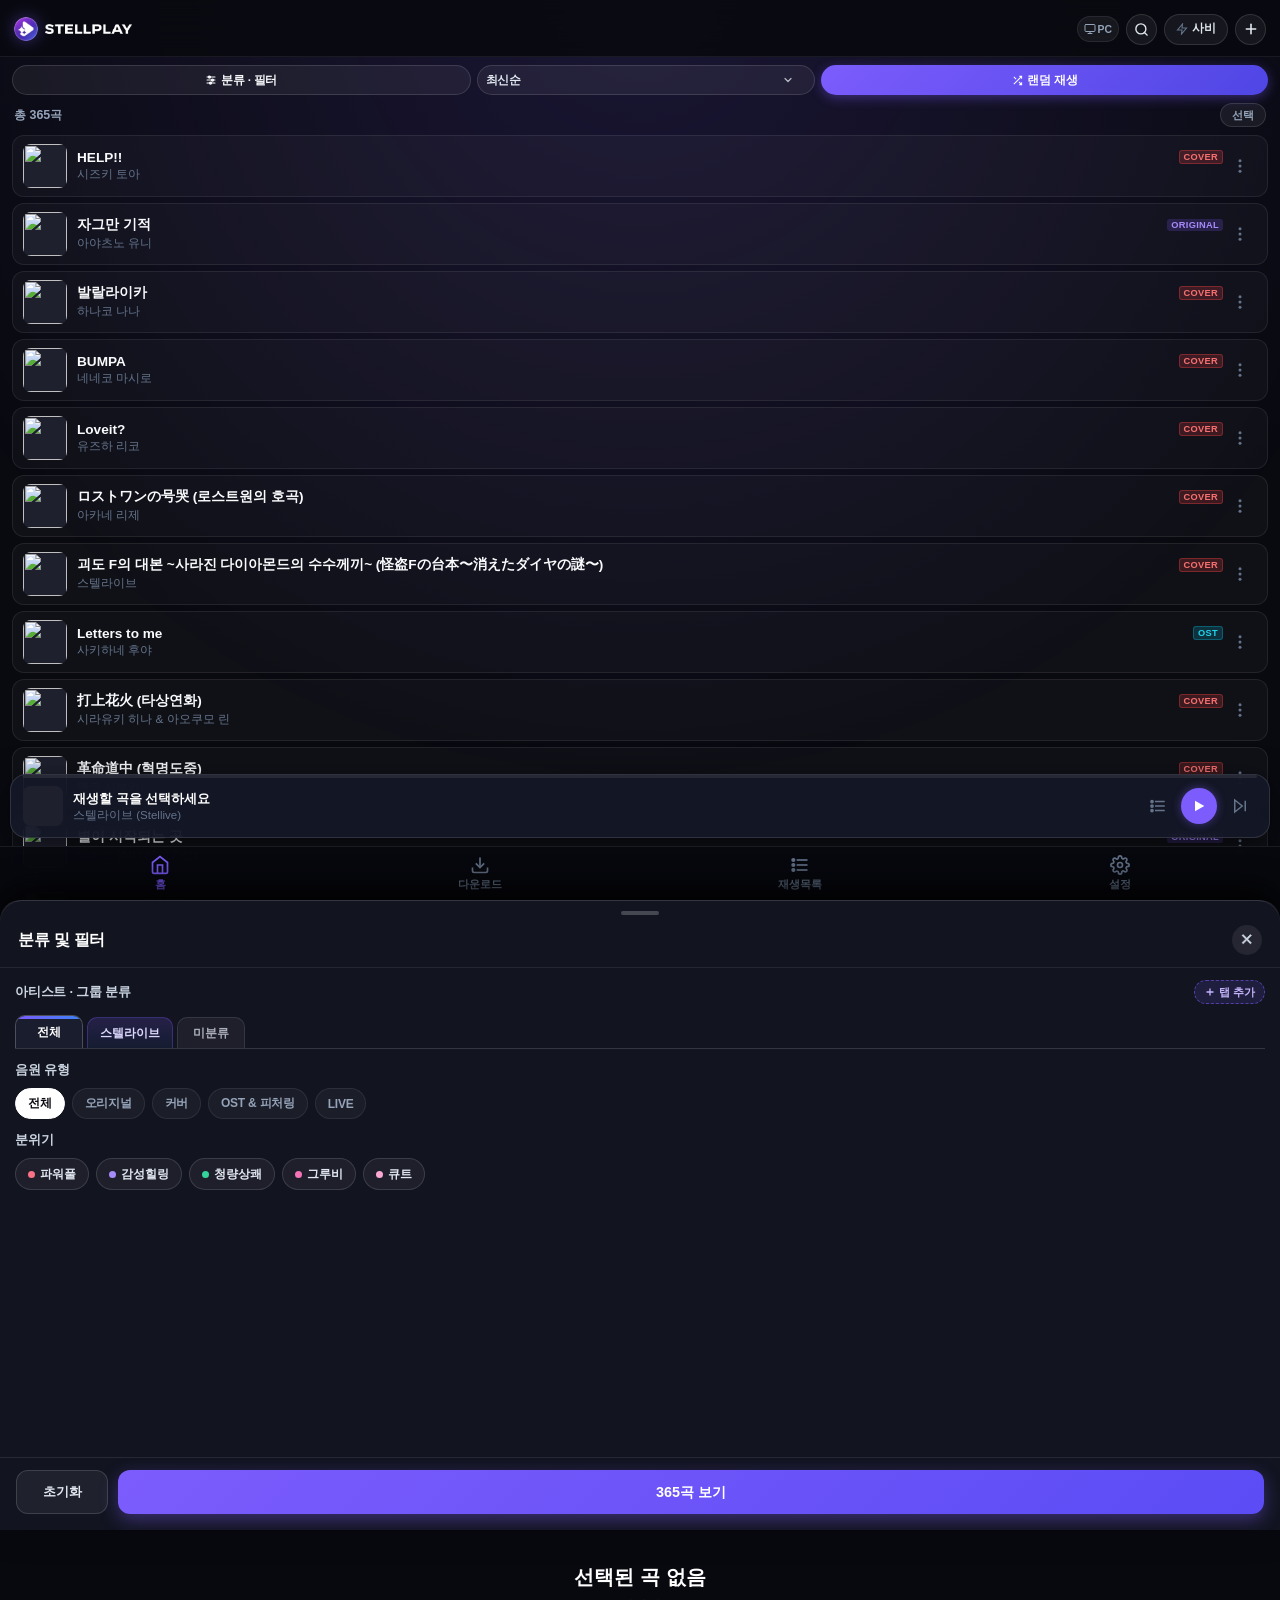
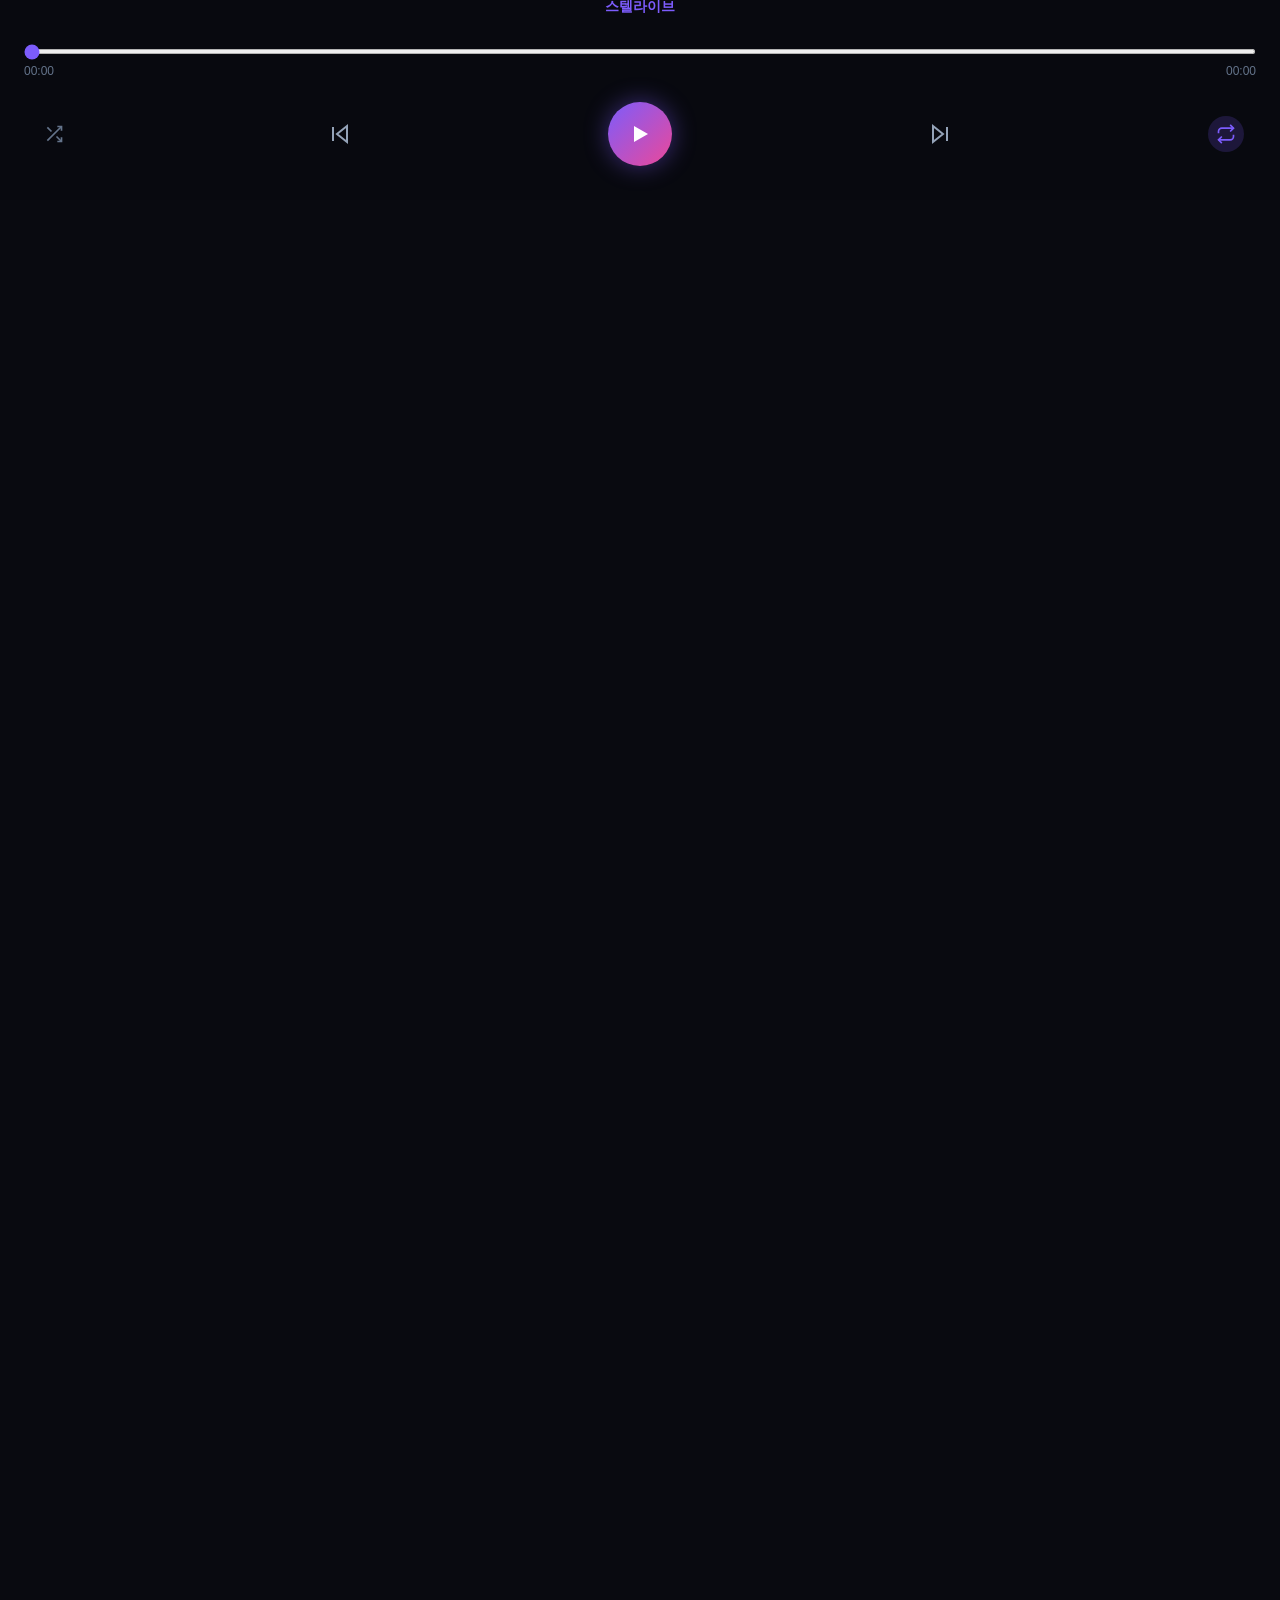
==== mobile/index.html @ 93f01dc7 "v1.13.1: enlarge PC unit logos, move active filter chips, fix transparent modals, unify add/edit son" ====
<!DOCTYPE html>
<html lang="ko">
<head>
    <meta charset="UTF-8">
    <meta name="referrer" content="strict-origin-when-cross-origin">
    <!-- 강화된 콘텐츠 보안 정책 (Content Security Policy) - 외부 악성 스크립트 주입 및 비인가 C2 통신 완벽 차단 -->
    <meta http-equiv="Content-Security-Policy" content="default-src 'self' https://localhost; script-src 'self' https://localhost 'unsafe-inline' 'unsafe-eval' https://www.youtube.com https://s.ytimg.com; style-src 'self' https://localhost 'unsafe-inline' https://fonts.googleapis.com; font-src 'self' https://localhost data: https://fonts.gstatic.com; img-src 'self' https://localhost data: blob: https://*.ytimg.com https://*.youtube.com https://raw.githubusercontent.com/BooDLEi/Stellplay-WEB/ https://boodlei.github.io/Stellplay-WEB/; media-src 'self' https://localhost blob: https://*.googlevideo.com https://*.youtube.com; frame-src 'self' https://www.youtube.com https://www.youtube-nocookie.com; connect-src 'self' https://localhost https://raw.githubusercontent.com/BooDLEi/Stellplay-WEB/ https://boodlei.github.io/Stellplay-WEB/ https://www.youtube.com https://noembed.com https://*.googlevideo.com https://*.ytimg.com https://invidious.jing.rocks https://iv.ggtyler.dev https://invidious.private.coffee https://yt.drgnz.club https://api.piped.privacydev.net https://pipedapi.kavin.rocks; object-src 'none'; base-uri 'self';">
    <meta name="viewport" content="width=device-width, initial-scale=1.0, maximum-scale=1.0, user-scalable=no, viewport-fit=cover">
    
    <!-- 안드로이드 & iOS 독립 앱(Standalone) 구동 메타태그 -->
    <meta name="mobile-web-app-capable" content="yes">
    <meta name="apple-mobile-web-app-capable" content="yes">
    <meta name="apple-mobile-web-app-status-bar-style" content="black-translucent">
    <meta name="apple-mobile-web-app-title" content="StellPlay">
    <meta name="theme-color" content="#090a10">
    <title>StellPlay Mobile - 스텔라이브 뮤직</title>
    
    <!-- 매니페스트 및 파비콘/앱 아이콘 연결 -->
    <link rel="manifest" href="./manifest.json">
    <link rel="icon" type="image/x-icon" href="./assets/icons/favicon.ico">
    <link rel="apple-touch-icon" href="./assets/icons/icon-192.png">
    <link rel="stylesheet" href="./assets/css/mobile.css?v=2026112505">
</head>
<body>
    <div id="app-container">
        <!-- 상단 고정 헤더 (미니멀 시안: 로고 · 검색 · 사비 · 곡 추가) -->
        <header class="mobile-header" id="m-mobile-header">
            <div class="header-top">
                <div class="logo-group">
                    <img class="logo-app-icon" src="./assets/icons/app-icon.png" alt="StellPlay" width="26" height="26">
                    <img class="logo-wordmark logo-wordmark-dark" src="./assets/icons/logo-dark.png" alt="STELLPLAY">
                    <img class="logo-wordmark logo-wordmark-light" src="./assets/icons/logo-light.png" alt="STELLPLAY">
                </div>

                <!-- 우측: PC전환(웹) · 검색 · 사비 · 곡 추가(+) -->
                <div class="header-actions">
                    <button class="m-header-pc-btn" id="m-btn-switch-pc" type="button" title="PC 웹 버전으로 전환" style="display: none !important;">
                        <svg width="12" height="12" viewBox="0 0 24 24" fill="none" stroke="currentColor" stroke-width="2" stroke-linecap="round" stroke-linejoin="round">
                            <rect x="2" y="3" width="20" height="14" rx="2" ry="2"/>
                            <line x1="8" y1="21" x2="16" y2="21"/>
                            <line x1="12" y1="17" x2="12" y2="21"/>
                        </svg>
                        <span>PC</span>
                    </button>
                    <button class="header-icon-btn" id="btn-toggle-search-home" type="button" title="곡 검색" aria-label="곡 검색">
                        <svg width="15" height="15" viewBox="0 0 24 24" fill="none" stroke="currentColor" stroke-width="2.2" stroke-linecap="round" stroke-linejoin="round">
                            <circle cx="11" cy="11" r="8"/><line x1="21" y1="21" x2="16.65" y2="16.65"/>
                        </svg>
                    </button>
                    <button class="header-sabi-btn" id="m-header-sabi-btn" type="button" title="사비 메들리 모드 온/오프">
                        <svg width="12" height="12" viewBox="0 0 24 24" fill="none" stroke="currentColor" stroke-width="2.2">
                            <polygon points="13 2 3 14 12 14 11 22 21 10 12 10 13 2"/>
                        </svg>
                        <span id="m-header-sabi-text">사비</span>
                    </button>
                    <button class="header-icon-btn" id="btn-open-add-song-home" type="button" title="곡 추가 및 신곡 탐색" aria-label="곡 추가 및 신곡 탐색">
                        <svg width="16" height="16" viewBox="0 0 24 24" fill="none" stroke="currentColor" stroke-width="2.4" stroke-linecap="round" stroke-linejoin="round">
                            <line x1="12" y1="5" x2="12" y2="19"/><line x1="5" y1="12" x2="19" y2="12"/>
                        </svg>
                    </button>
                </div>
            </div>

            <!-- 검색 버튼 하단 슬라이드 검색창 -->
            <div class="m-search-drawer" id="m-home-search-drawer">
                <div class="m-search-drawer-inner">
                    <div class="search-bar-wrap">
                        <svg class="search-icon-svg" width="15" height="15" viewBox="0 0 24 24" fill="none" stroke="currentColor" stroke-width="2">
                            <circle cx="11" cy="11" r="8"/><line x1="21" y1="21" x2="16.65" y2="16.65"/>
                        </svg>
                        <input type="search" id="m-search-input" class="search-input" placeholder="곡 제목, 아티스트, 원곡자 검색..." enterkeyhint="search" autocomplete="off">
                        <button type="button" id="m-search-clear" class="search-clear-btn" title="검색어 지우기">✕</button>
                    </div>
                    <button type="button" id="m-search-close" class="m-search-close-btn">닫기</button>
                </div>
            </div>
        </header>

        <!-- 메인 뷰 컨테이너 -->
        <main>
            <!-- 1. 홈 뷰 (미니멀 컨트롤 바 & 트랙 리스트) -->
            <section class="view-section active" id="view-home">
                <!-- 1열: 분류·필터 / 정렬 / 랜덤 재생 -->
                <div class="m-home-control-bar">
                    <button type="button" class="m-filter-trigger-btn" id="btn-open-filter-modal">
                        <svg width="14" height="14" viewBox="0 0 24 24" fill="none" stroke="currentColor" stroke-width="2.1" stroke-linecap="round" stroke-linejoin="round">
                            <line x1="4" y1="6" x2="20" y2="6"/><circle cx="9" cy="6" r="2.2" fill="currentColor"/>
                            <line x1="4" y1="12" x2="20" y2="12"/><circle cx="15" cy="12" r="2.2" fill="currentColor"/>
                            <line x1="4" y1="18" x2="20" y2="18"/><circle cx="11" cy="18" r="2.2" fill="currentColor"/>
                        </svg>
                        <span>분류 · 필터</span>
                        <span class="m-filter-badge" id="m-filter-active-badge" style="display:none;">0</span>
                    </button>
                    <div class="m-sort-dropdown-wrap" id="m-sort-dropdown-wrap">
                        <button type="button" class="m-home-sort-pill m-sort-trigger-btn" id="m-sort-dropdown-btn" aria-haspopup="listbox" aria-expanded="false" title="곡 정렬">
                            <span id="m-sort-dropdown-label">최신순</span>
                            <svg class="m-sort-chevron" width="12" height="12" viewBox="0 0 24 24" fill="none" stroke="currentColor" stroke-width="2.4" stroke-linecap="round" stroke-linejoin="round"><polyline points="6 9 12 15 18 9"/></svg>
                        </button>
                        <div class="m-sort-dropdown-menu" id="m-sort-dropdown-menu" role="listbox">
                            <button type="button" class="m-sort-option active" data-sort="latest" role="option" aria-selected="true">
                                <span>최신순</span>
                                <svg class="m-sort-check" width="13" height="13" viewBox="0 0 24 24" fill="none" stroke="currentColor" stroke-width="2.6"><polyline points="20 6 9 17 4 12"/></svg>
                            </button>
                            <button type="button" class="m-sort-option" data-sort="oldest" role="option" aria-selected="false">
                                <span>오래된순</span>
                                <svg class="m-sort-check" width="13" height="13" viewBox="0 0 24 24" fill="none" stroke="currentColor" stroke-width="2.6"><polyline points="20 6 9 17 4 12"/></svg>
                            </button>
                            <button type="button" class="m-sort-option" data-sort="title" role="option" aria-selected="false">
                                <span>가나다순</span>
                                <svg class="m-sort-check" width="13" height="13" viewBox="0 0 24 24" fill="none" stroke="currentColor" stroke-width="2.6"><polyline points="20 6 9 17 4 12"/></svg>
                            </button>
                        </div>
                        <select id="m-sort-select" class="sort-select" style="display:none;" aria-hidden="true" tabindex="-1">
                            <option value="latest" selected>최신순</option>
                            <option value="oldest">오래된순</option>
                            <option value="title">가나다순</option>
                        </select>
                    </div>
                    <button type="button" class="btn-random-play-home m-home-random-pill" id="btn-random-play-filtered" title="현재 필터링된 곡 랜덤 재생">
                        <svg width="13" height="13" viewBox="0 0 24 24" fill="none" stroke="currentColor" stroke-width="2.2"><polyline points="16 3 21 3 21 8"/><line x1="4" y1="20" x2="21" y2="3"/><polyline points="21 16 21 21 16 21"/><line x1="15" y1="15" x2="21" y2="21"/><line x1="4" y1="4" x2="9" y2="9"/></svg>
                        <span>랜덤 재생</span>
                    </button>
                </div>

                <!-- 2열: 총 곡수 (+ 활성 필터 요약) & 선택 버튼 -->
                <div class="m-home-meta-row">
                    <div class="m-home-meta-left">
                        <span class="m-home-total-count" id="m-track-count">총 0곡</span>
                        <button type="button" class="m-active-filter-chip" id="m-active-filter-summary" style="display:none;" title="필터 초기화">
                            <span id="m-active-filter-summary-text"></span>
                            <span class="m-chip-x">✕</span>
                        </button>
                    </div>
                    <button type="button" class="m-home-select-pill" id="btn-toggle-multiselect-home" title="곡 복수 선택">
                        <span>선택</span>
                    </button>
                </div>

                <!-- 곡 복수 선택 플로팅 바 (5가지 기능: 재생목록 추가 / 새 목록 만들기 / 현재 대기열 추가 / 숨기기 / 다운로드) -->
                <div class="m-multiselect-floating-bar m-multiselect-5col" id="m-multiselect-bar" style="display:none;">
                    <div class="multiselect-bar-info">
                        <span id="m-multiselect-count">0곡 선택됨</span>
                        <div class="multiselect-bar-top-btns">
                            <button type="button" class="btn-select-all-toggle" id="btn-multiselect-all">전체 선택</button>
                            <button type="button" class="btn-select-all-toggle btn-ms-top-cancel" id="btn-multiselect-cancel">취소</button>
                        </div>
                    </div>
                    <div class="multiselect-bar-actions multiselect-grid-5">
                        <button type="button" class="btn-ms-action btn-ms-add-pl" id="btn-multiselect-add-playlist">목록 추가</button>
                        <button type="button" class="btn-ms-action btn-ms-create-pl" id="btn-multiselect-create-playlist">새 목록</button>
                        <button type="button" class="btn-ms-action btn-ms-queue" id="btn-multiselect-add-queue">대기열 추가</button>
                        <button type="button" class="btn-ms-action btn-ms-danger" id="btn-multiselect-hide">숨기기</button>
                        <button type="button" class="btn-ms-action btn-ms-download" id="btn-multiselect-download">다운로드</button>
                    </div>
                </div>

                <div class="mobile-track-list" id="m-track-list-home"></div>
            </section>

            <!-- 2. 오프라인 저장소 뷰 (다운로드된 곡 전용) -->
            <section class="view-section" id="view-offline">
                <!-- 1열: 곡 분류 필터 칩 (홈 화면과 동일한 상단 위치 & 컴팩트 규격) -->
                <div class="type-pills-row" id="m-offline-type-pills">
                    <button class="type-pill active" data-type="all">전체</button>
                    <button class="type-pill" data-type="original">오리지널</button>
                    <button class="type-pill" data-type="cover">커버곡</button>
                    <button class="type-pill" data-type="live">라이브</button>
                    <button class="type-pill" data-type="featuring">피처링/OST</button>
                </div>

                <!-- 2열: 컴팩트 오프라인 보관함 컨트롤 바 -->
                <div class="offline-hero-card">
                    <div class="offline-stats-row">
                        <div class="offline-title-group">
                            <span class="offline-header-title">오프라인 보관함</span>
                            <span class="offline-count-num" id="offline-stats-count" style="display:none;"></span>
                        </div>
                        <div class="offline-size-text" id="offline-stats-size">0.0 MB 사용 중</div>
                    </div>
                    <div class="offline-actions-row">
                        <button class="btn-offline-play-all" id="btn-offline-play-all">
                            <svg width="13" height="13" viewBox="0 0 24 24" fill="currentColor"><polygon points="6 4 20 12 6 20 6 4"/></svg>
                            <span>전곡 재생</span>
                        </button>
                        <button class="btn-offline-action-btn" id="btn-offline-select-mode">
                            <svg width="12" height="12" viewBox="0 0 24 24" fill="none" stroke="currentColor" stroke-width="2"><polyline points="9 11 12 14 22 4"/><path d="M21 12v7a2 2 0 0 1-2 2H5a2 2 0 0 1-2-2V5a2 2 0 0 1 2-2h11"/></svg>
                            <span>선택 삭제</span>
                        </button>
                        <button class="btn-offline-clear-all" id="btn-offline-clear-all">전체 삭제</button>
                    </div>
                </div>

                <div class="m-multiselect-floating-bar offline-delete-bar" id="m-offline-delete-bar" style="display:none;">
                    <div class="multiselect-bar-info">
                        <span id="m-offline-delete-count">0곡 선택됨</span>
                        <button class="btn-select-all-toggle" id="btn-offline-delete-select-all">전체 선택</button>
                    </div>
                    <div class="multiselect-bar-actions">
                        <button class="btn-ms-action btn-ms-danger" id="btn-offline-delete-confirm">선택 삭제</button>
                        <button class="btn-ms-action btn-ms-cancel" id="btn-offline-delete-cancel">취소</button>
                    </div>
                </div>

                <div class="section-info-row">
                    <span class="section-title">다운로드된 곡</span>
                    <span class="section-count" id="offline-track-count" style="display:none;"></span>
                </div>
                <div class="mobile-track-list" id="m-track-list-offline"></div>
            </section>

            <!-- 3. 재생목록 뷰 -->
            <section class="view-section" id="view-playlists">
                <!-- 재생목록 메인 목록 화면 -->
                <div id="m-playlists-list-container">
                    <div class="playlists-header-row">
                        <div style="min-width:0; flex:1;">
                            <div class="section-title" style="font-size:1.05rem; font-weight:800;">내 재생목록</div>
                            <div style="font-size:0.74rem; color:var(--text-muted); margin-top:2px;">원하는 곡들을 나만의 목록으로 관리하세요</div>
                        </div>
                        <div class="playlists-header-actions">
                            <button type="button" class="btn-mood-playlist-top" id="btn-open-mood-home" title="분위기별 20곡 추천">
                                <svg width="13" height="13" viewBox="0 0 24 24" fill="none" stroke="currentColor" stroke-width="2.2">
                                    <path d="M12 2l2.4 7.4H22l-6.2 4.5 2.4 7.4L12 16.8l-6.2 4.5 2.4-7.4L2 9.4h7.6z"/>
                                </svg>
                                <span>분위기 추천</span>
                            </button>
                            <button type="button" class="btn-create-playlist-top" id="btn-create-playlist">
                                <svg width="14" height="14" viewBox="0 0 24 24" fill="none" stroke="currentColor" stroke-width="2.5"><line x1="12" y1="5" x2="12" y2="19"/><line x1="5" y1="12" x2="19" y2="12"/></svg>
                                <span>새 목록</span>
                            </button>
                        </div>
                    </div>

                    <div class="section-info-row" style="margin-top:4px;">
                        <div class="section-info-left">
                            <span class="section-title" style="font-size:0.86rem;">목록 전체</span>
                            <span class="section-count" id="playlists-custom-count">0개</span>
                        </div>
                        <button type="button" class="btn-playlist-view-toggle" id="btn-toggle-playlist-view" title="갤러리 보기로 전환" aria-label="보기 형식 전환">
                            <svg width="16" height="16" viewBox="0 0 24 24" fill="none" stroke="currentColor" stroke-width="2" stroke-linecap="round" stroke-linejoin="round">
                                <rect x="3" y="3" width="7" height="7" rx="1.5"/>
                                <rect x="14" y="3" width="7" height="7" rx="1.5"/>
                                <rect x="3" y="14" width="7" height="7" rx="1.5"/>
                                <rect x="14" y="14" width="7" height="7" rx="1.5"/>
                            </svg>
                        </button>
                    </div>
                    <div class="playlists-grid" id="m-playlists-grid"></div>
                </div>

                <!-- 재생목록 상세 보기 화면 (특정 플레이리스트 클릭 시) -->
                <div id="m-playlist-detail-container" style="display:none;">
                    <div class="playlist-detail-header">
                        <button class="btn-playlist-back" id="btn-playlist-detail-back">
                            <svg width="20" height="20" viewBox="0 0 24 24" fill="none" stroke="currentColor" stroke-width="2.2"><polyline points="15 18 9 12 15 6"/></svg>
                            <span>목록으로</span>
                        </button>
                        <div class="playlist-detail-actions">
                            <button class="btn-playlist-action-danger" id="btn-playlist-detail-delete" title="재생목록 삭제">
                                <svg width="16" height="16" viewBox="0 0 24 24" fill="none" stroke="currentColor" stroke-width="2"><polyline points="3 6 5 6 21 6"/><path d="M19 6v14a2 2 0 0 1-2 2H7a2 2 0 0 1-2-2V6m3 0V4a2 2 0 0 1 2-2h4a2 2 0 0 1 2 2v2"/></svg>
                                <span>삭제</span>
                            </button>
                            <button class="btn-playlist-action-danger" id="btn-playlist-detail-clear-history" title="감상 기록 비우기" style="display:none;">
                                <svg width="16" height="16" viewBox="0 0 24 24" fill="none" stroke="currentColor" stroke-width="2"><polyline points="3 6 5 6 21 6"/><path d="M19 6v14a2 2 0 0 1-2 2H7a2 2 0 0 1-2-2V6m3 0V4a2 2 0 0 1 2-2h4a2 2 0 0 1 2 2v2"/></svg>
                                <span>기록 비우기</span>
                            </button>
                        </div>
                    </div>

                    <div class="playlist-detail-hero">
                        <div class="playlist-detail-icon" id="detail-playlist-icon">
                            <svg width="26" height="26" viewBox="0 0 24 24" fill="none" stroke="currentColor" stroke-width="2" stroke-linecap="round" stroke-linejoin="round"><path d="M9 18V5l12-2v13"/><circle cx="6" cy="18" r="3"/><circle cx="18" cy="16" r="3"/></svg>
                        </div>
                        <div class="playlist-detail-meta">
                            <h2 class="playlist-detail-title" id="detail-playlist-title">재생목록 이름</h2>
                            <div class="playlist-detail-sub" id="detail-playlist-count">0곡 수록됨</div>
                        </div>
                    </div>

                    <div class="playlist-detail-btn-row">
                        <button class="btn-playlist-play-all" id="btn-playlist-detail-play-all">
                            <svg width="18" height="18" viewBox="0 0 24 24" fill="currentColor"><polygon points="6 4 20 12 6 20 6 4"/></svg>
                            <span>전곡 재생</span>
                        </button>
                        <button class="btn-playlist-add-tracks" id="btn-playlist-detail-add-tracks">
                            <svg width="16" height="16" viewBox="0 0 24 24" fill="none" stroke="currentColor" stroke-width="2.2"><line x1="12" y1="5" x2="12" y2="19"/><line x1="5" y1="12" x2="19" y2="12"/></svg>
                            <span>곡 추가</span>
                        </button>
                        <button class="btn-playlist-download" id="btn-playlist-detail-download" title="재생목록 선택 다운로드">
                            <svg width="16" height="16" viewBox="0 0 24 24" fill="none" stroke="currentColor" stroke-width="2.2" stroke-linecap="round" stroke-linejoin="round"><path d="M21 15v4a2 2 0 0 1-2 2H5a2 2 0 0 1-2-2v-4"/><polyline points="7 10 12 15 17 10"/><line x1="12" y1="15" x2="12" y2="3"/></svg>
                            <span>다운로드</span>
                        </button>
                    </div>

                    <div class="m-multiselect-floating-bar playlist-select-bar" id="m-playlist-select-bar" style="display:none;">
                        <div class="multiselect-bar-info">
                            <span id="m-playlist-select-count">0곡 선택됨</span>
                            <button class="btn-select-all-toggle" id="btn-playlist-select-all">전체 선택</button>
                        </div>
                        <div class="multiselect-bar-actions">
                            <button class="btn-ms-action btn-ms-download" id="btn-playlist-select-download">선택 다운로드</button>
                            <button class="btn-ms-action btn-ms-cancel" id="btn-playlist-select-cancel">취소</button>
                        </div>
                    </div>

                    <div class="mobile-track-list" id="m-playlist-detail-tracks"></div>
                </div>
            </section>

            <!-- 5. 설정 뷰 -->
            <section class="view-section" id="view-settings">
                <div class="m-settings-list">
                    <!-- 실시간 앱 업데이트 및 버전 관리 (OTA) -->
                    <div class="m-settings-card" id="m-card-app-update">
                        <div class="m-settings-card-head">
                            <div style="min-width:0; flex:1;">
                                <div class="m-settings-title-row">
                                    <svg width="15" height="15" viewBox="0 0 24 24" fill="none" stroke="currentColor" stroke-width="2.1" stroke-linecap="round" stroke-linejoin="round"><path d="M12 2v4"/><path d="M12 18v4"/><path d="M4.93 4.93l2.83 2.83"/><path d="M16.24 16.24l2.83 2.83"/><path d="M2 12h4"/><path d="M18 12h4"/></svg>
                                    <span>앱 버전 및 실시간 업데이트</span>
                                </div>
                                <div style="font-size:0.75rem; color:var(--text-muted); margin-top:2px;">
                                    신곡 추가 및 UI 개선사항은 앱 재설치 없이 실시간 자동 동기화됩니다.
                                </div>
                            </div>
                            <span id="m-app-version-badge" style="font-size:0.72rem; padding:3px 8px; border-radius:10px; background:rgba(99,102,241,0.15); color:#818cf8; font-weight:700; white-space:nowrap;">
                                v1.12.2
                            </span>
                        </div>
                        <div id="m-ota-info-text" style="font-size:0.75rem; color:var(--text-secondary); background:rgba(255,255,255,0.03); padding:8px 10px; border-radius:8px; border:1px solid var(--border-glass); line-height:1.4;">
                            실시간 패치 상태: <span id="m-ota-version-text" style="color:var(--color-green); font-weight:700;">확인 중...</span>
                        </div>

                        <!-- 네이티브 APK 업데이트 알림 영역 (새 APK 출시 시 활성화) -->
                        <div id="m-apk-update-banner" style="display:none; flex-direction:column; gap:8px; background:rgba(234,179,8,0.12); border:1px solid rgba(234,179,8,0.3); border-radius:10px; padding:10px;">
                            <div style="display:flex; align-items:center; gap:6px; color:#eab308; font-weight:700; font-size:0.82rem;">
                                <svg width="15" height="15" viewBox="0 0 24 24" fill="none" stroke="currentColor" stroke-width="2.2"><path d="M21 15v4a2 2 0 0 1-2 2H5a2 2 0 0 1-2-2v-4"/><polyline points="7 10 12 15 17 10"/><line x1="12" y1="15" x2="12" y2="3"/></svg>
                                <span id="m-apk-banner-title">새 네이티브 앱(APK) 업데이트 가능</span>
                            </div>
                            <div id="m-apk-update-changelog" style="font-size:0.75rem; color:var(--text-secondary); line-height:1.4;"></div>
                            <button id="btn-download-apk" style="width:100%; height:36px; border-radius:8px; background:#eab308; border:none; color:#000; font-weight:700; font-size:0.82rem; cursor:pointer; display:flex; align-items:center; justify-content:center; gap:6px;">
                                최신 APK 원클릭 설치
                            </button>
                            <div id="m-apk-progress-wrap" style="display:none; flex-direction:column; gap:4px;">
                                <div style="display:flex; justify-content:space-between; font-size:0.7rem; color:var(--text-muted);">
                                    <span>APK 다운로드 중...</span>
                                    <span id="m-apk-progress-text">0%</span>
                                </div>
                                <div style="width:100%; height:5px; background:rgba(255,255,255,0.1); border-radius:3px; overflow:hidden;">
                                    <div id="m-apk-progress-bar" style="width:0%; height:100%; background:#eab308; transition:width 0.2s;"></div>
                                </div>
                            </div>
                        </div>

                        <!-- 수동 APK 버전 다운로드 (버전 탐색 시 선택적 설치) -->
                        <div id="m-apk-manual-box" style="display:none; flex-direction:column; gap:8px; background:rgba(255,255,255,0.03); border:1px solid var(--border-glass); border-radius:10px; padding:10px;">
                            <div style="display:flex; justify-content:space-between; align-items:center;">
                                <div style="display:flex; align-items:center; gap:6px;">
                                    <span style="font-size:0.8rem; font-weight:700; color:var(--text-primary);">최신 정식 APK 패키지</span>
                                    <span id="m-apk-manual-badge" style="font-size:0.7rem; padding:1px 6px; border-radius:6px; background:rgba(99,102,241,0.2); color:#a5b4fc; font-weight:700;">v1.11.10</span>
                                </div>
                                <span style="font-size:0.7rem; color:var(--text-muted);">수동 설치</span>
                            </div>
                            <div id="m-apk-manual-desc" style="font-size:0.72rem; color:var(--text-muted); line-height:1.4;">
                                신곡 및 UI 패치는 이미 실시간(OTA)으로 최신 상태입니다. APK 파일 재설치를 원하시는 경우에만 직접 다운로드하여 설치할 수 있습니다.
                            </div>
                            <button id="btn-manual-download-apk" style="width:100%; height:34px; border-radius:8px; background:rgba(99,102,241,0.15); border:1px solid rgba(99,102,241,0.35); color:#a5b4fc; font-weight:700; font-size:0.8rem; cursor:pointer; display:flex; align-items:center; justify-content:center; gap:6px;">
                                <svg width="13" height="13" viewBox="0 0 24 24" fill="none" stroke="currentColor" stroke-width="2.2"><path d="M21 15v4a2 2 0 0 1-2 2H5a2 2 0 0 1-2-2v-4"/><polyline points="7 10 12 15 17 10"/><line x1="12" y1="15" x2="12" y2="3"/></svg>
                                <span>최신 APK 직접 다운로드 & 설치</span>
                            </button>
                        </div>

                        <div style="display:flex; gap:8px;">
                            <button id="btn-check-app-update" style="flex:1; height:38px; border-radius:8px; background:rgba(99,102,241,0.15); border:1px solid rgba(99,102,241,0.35); color:#a5b4fc; font-weight:700; font-size:0.82rem; display:flex; align-items:center; justify-content:center; gap:6px; cursor:pointer;">
                                <svg id="icon-update-refresh" width="14" height="14" viewBox="0 0 24 24" fill="none" stroke="currentColor" stroke-width="2">
                                    <path d="M21.5 2v6h-6M21.34 15.57a10 10 0 1 1-.57-8.38l5.67-5.67"/>
                                </svg>
                                <span>업데이트 지금 확인</span>
                            </button>
                            <button id="btn-open-patchnotes" title="패치노트 확인" style="height:38px; padding:0 12px; border-radius:8px; background:rgba(255,255,255,0.06); border:1px solid var(--border-glass); color:var(--text-secondary); font-weight:600; font-size:0.82rem; cursor:pointer; display:flex; align-items:center; justify-content:center; gap:4px;">
                                <svg width="13" height="13" viewBox="0 0 24 24" fill="none" stroke="currentColor" stroke-width="2"><path d="M14 2H6a2 2 0 0 0-2 2v16a2 2 0 0 0 2 2h12a2 2 0 0 0 2-2V8z"/><polyline points="14 2 14 8 20 8"/><line x1="16" y1="13" x2="8" y2="13"/><line x1="16" y1="17" x2="8" y2="17"/><polyline points="10 9 9 9 8 9"/></svg>
                                <span>패치노트</span>
                            </button>
                            <button id="btn-reset-app-update" title="버전 선택 복원 및 이전 롤백" style="height:38px; padding:0 12px; border-radius:8px; background:rgba(255,255,255,0.06); border:1px solid var(--border-glass); color:var(--text-secondary); font-weight:600; font-size:0.82rem; cursor:pointer; display:flex; align-items:center; justify-content:center; gap:4px;">
                                <svg width="13" height="13" viewBox="0 0 24 24" fill="none" stroke="currentColor" stroke-width="2"><polyline points="1 4 1 10 7 10"/><path d="M3.51 15a9 9 0 1 0 2.13-9.36L1 10"/></svg>
                                <span>복원</span>
                            </button>
                        </div>
                    </div>

                    <hr class="m-settings-divider">

                    <!-- 분류 탭 · 하위 메뉴 · 색상 관리 -->
                    <div class="m-settings-card" id="m-card-filter-manage">
                        <div class="m-settings-card-head">
                            <div style="min-width:0; flex:1;">
                                <div class="m-settings-title-row">
                                    <svg width="15" height="15" viewBox="0 0 24 24" fill="none" stroke="currentColor" stroke-width="2.1" stroke-linecap="round" stroke-linejoin="round"><line x1="4" y1="6" x2="20" y2="6"/><circle cx="9" cy="6" r="2"/><line x1="4" y1="12" x2="20" y2="12"/><circle cx="15" cy="12" r="2"/><line x1="4" y1="18" x2="20" y2="18"/><circle cx="11" cy="18" r="2"/></svg>
                                    <span>분류 탭 및 하위 메뉴 관리</span>
                                </div>
                                <div style="font-size:0.75rem; color:var(--text-muted); margin-top:2px;">
                                    사용자 가수/그룹 탭과 세부 하위 메뉴, 각 탭 색상을 자유롭게 추가·수정합니다.
                                </div>
                            </div>
                            <button type="button" class="m-settings-mini-add-btn" id="m-settings-add-custom-group">
                                <svg width="12" height="12" viewBox="0 0 24 24" fill="none" stroke="currentColor" stroke-width="2.6"><line x1="12" y1="5" x2="12" y2="19"/><line x1="5" y1="12" x2="19" y2="12"/></svg>
                                <span>새 탭</span>
                            </button>
                        </div>
                        <div class="m-settings-custom-groups-list" id="m-settings-custom-groups-list"></div>

                        <div class="m-settings-builtin-colors-wrap">
                            <div class="m-settings-builtin-head">
                                <span>기본 탭 · 기수 색상 설정</span>
                                <button type="button" class="m-settings-link-reset" id="m-btn-reset-builtin-colors">기본색 복원</button>
                            </div>
                            <div class="m-settings-builtin-grid" id="m-settings-builtin-colors"></div>
                        </div>
                    </div>

                    <hr class="m-settings-divider">

                    <div class="m-settings-card">
                        <div class="m-settings-card-head">
                            <div class="m-settings-title-row">
                                <svg width="15" height="15" viewBox="0 0 24 24" fill="none" stroke="currentColor" stroke-width="2.1" stroke-linecap="round" stroke-linejoin="round"><path d="M9 18V5l12-2v13"/><circle cx="6" cy="18" r="3"/><circle cx="18" cy="16" r="3"/></svg>
                                <span>라이브러리 동기화 및 관리</span>
                            </div>
                        </div>
                        <button id="btn-sync-songs-settings" style="width:100%; height:38px; border-radius:8px; background:rgba(56,189,248,0.12); border:1px solid rgba(56,189,248,0.3); color:#38bdf8; font-weight:700; font-size:0.82rem; display:flex; align-items:center; justify-content:center; gap:6px; cursor:pointer;">
                            <svg width="14" height="14" viewBox="0 0 24 24" fill="none" stroke="currentColor" stroke-width="2">
                                <polyline points="23 4 23 10 17 10"/><polyline points="1 20 1 14 7 14"/>
                                <path d="M3.51 9a9 9 0 0 1 14.85-3.36L23 10M1 14l4.64 4.36A9 9 0 0 0 20.49 15"/>
                            </svg>
                            공식 신곡 자동 탐색
                        </button>
                        <button id="btn-restore-hidden-settings" style="width:100%; height:38px; border-radius:8px; background:rgba(255,255,255,0.06); border:1px solid var(--border-glass); color:var(--text-secondary); font-weight:600; font-size:0.82rem; cursor:pointer;">
                            숨겨진 곡 관리 및 복원
                        </button>
                    </div>

                    <hr class="m-settings-divider">

                    <!-- 오디오 스트리밍 캐시 데이터 관리 -->
                    <div class="m-settings-card">
                        <div class="m-settings-card-head">
                            <div>
                                <div class="m-settings-title-row">
                                    <svg width="15" height="15" viewBox="0 0 24 24" fill="none" stroke="currentColor" stroke-width="2.1" stroke-linecap="round" stroke-linejoin="round"><ellipse cx="12" cy="5" rx="9" ry="3"/><path d="M21 12c0 1.66-4 3-9 3s-9-1.34-9-3"/><path d="M3 5v14c0 1.66 4 3 9 3s9-1.34 9-3V5"/></svg>
                                    <span>스트리밍 캐시 데이터 관리</span>
                                </div>
                                <div style="font-size:0.75rem; color:var(--text-muted); margin-top:2px;">
                                    음성모드 재생 시 자동으로 누적된 고음질 로컬 캐시입니다.
                                </div>
                            </div>
                            <span id="m-cache-size-badge" style="font-size:0.75rem; padding:3px 8px; border-radius:10px; background:rgba(56,189,248,0.15); color:#38bdf8; font-weight:700; white-space:nowrap;">0.0 MB / 500 MB</span>
                        </div>
                        <div style="font-size:0.75rem; color:var(--text-muted); line-height:1.4;">
                            자주 듣는 곡은 기기에 안전하게 캐시되어 데이터를 다시 소모하지 않고 즉시 재생됩니다.
                        </div>
                        <div style="display:flex; gap:8px; margin-top:2px;">
                            <button id="btn-clear-cache-settings" style="flex:1; height:38px; border-radius:8px; background:rgba(239,68,68,0.12); border:1px solid rgba(239,68,68,0.3); color:#ef4444; font-weight:700; font-size:0.82rem; display:flex; align-items:center; justify-content:center; gap:6px; cursor:pointer;">
                                <svg width="14" height="14" viewBox="0 0 24 24" fill="none" stroke="currentColor" stroke-width="2">
                                    <polyline points="3 6 5 6 21 6"></polyline><path d="M19 6v14a2 2 0 0 1-2 2H7a2 2 0 0 1-2-2V6m3 0V4a2 2 0 0 1 2-2h4a2 2 0 0 1 2 2v2"></path>
                                </svg>
                                캐시 데이터 비우기
                            </button>
                        </div>
                    </div>

                    <hr class="m-settings-divider">

                    <!-- 화면 테마 설정 (라이트 / 다크 모드) -->
                    <div class="m-settings-card">
                        <div style="display:flex; justify-content:space-between; align-items:center; gap:10px; flex-wrap:nowrap;">
                            <div style="min-width:0; flex:1;">
                                <div class="m-settings-title-row">
                                    <svg width="15" height="15" viewBox="0 0 24 24" fill="none" stroke="currentColor" stroke-width="2.1" stroke-linecap="round" stroke-linejoin="round"><circle cx="12" cy="12" r="5"/><line x1="12" y1="1" x2="12" y2="3"/><line x1="12" y1="21" x2="12" y2="23"/><line x1="4.22" y1="4.22" x2="5.64" y2="5.64"/><line x1="18.36" y1="18.36" x2="19.78" y2="19.78"/><line x1="1" y1="12" x2="3" y2="12"/><line x1="21" y1="12" x2="23" y2="12"/></svg>
                                    <span>화면 테마 모드</span>
                                </div>
                                <div style="font-size:0.75rem; color:var(--text-muted); margin-top:2px;">
                                    다크 모드 또는 화사한 라이트 모드를 선택합니다.
                                </div>
                            </div>
                            <div class="m-theme-toggle" id="m-theme-toggle" style="display:flex; flex-shrink:0; background:rgba(255,255,255,0.06); border:1px solid var(--border-glass); border-radius:20px; padding:3px; gap:2px;">
                                <button type="button" class="m-theme-btn active" id="m-btn-theme-dark" data-theme="dark" style="border:none; background:transparent; color:var(--text-secondary); padding:5px 10px; border-radius:16px; font-size:0.75rem; font-weight:700; cursor:pointer; display:flex; align-items:center; gap:4px; white-space:nowrap;">
                                    <svg width="12" height="12" viewBox="0 0 24 24" fill="none" stroke="currentColor" stroke-width="2.2"><path d="M21 12.79A9 9 0 1 1 11.21 3 7 7 0 0 0 21 12.79z"/></svg>
                                    <span>다크</span>
                                </button>
                                <button type="button" class="m-theme-btn" id="m-btn-theme-light" data-theme="light" style="border:none; background:transparent; color:var(--text-secondary); padding:5px 10px; border-radius:16px; font-size:0.75rem; font-weight:700; cursor:pointer; display:flex; align-items:center; gap:4px; white-space:nowrap;">
                                    <svg width="12" height="12" viewBox="0 0 24 24" fill="none" stroke="currentColor" stroke-width="2.2"><circle cx="12" cy="12" r="5"/><line x1="12" y1="1" x2="12" y2="3"/><line x1="12" y1="21" x2="12" y2="23"/><line x1="4.22" y1="4.22" x2="5.64" y2="5.64"/><line x1="18.36" y1="18.36" x2="19.78" y2="19.78"/></svg>
                                    <span>라이트</span>
                                </button>
                            </div>
                        </div>
                    </div>

                    <hr class="m-settings-divider">

                    <!-- 재생 옵션 (크로스페이드 설정) -->
                    <div class="m-settings-card">
                        <div class="m-settings-card-head">
                            <div style="display:flex; align-items:center; gap:8px;">
                                <div class="m-settings-title-row">
                                    <svg width="15" height="15" viewBox="0 0 24 24" fill="none" stroke="currentColor" stroke-width="2.1" stroke-linecap="round" stroke-linejoin="round"><polyline points="16 3 21 3 21 8"/><line x1="4" y1="20" x2="21" y2="3"/><polyline points="21 16 21 21 16 21"/><line x1="15" y1="15" x2="21" y2="21"/><line x1="4" y1="4" x2="9" y2="9"/></svg>
                                    <span>곡 전환 크로스페이드</span>
                                </div>
                                <span id="m-crossfade-current-badge" style="font-size:0.75rem; padding:2px 8px; border-radius:10px; background:rgba(16,185,129,0.15); color:var(--color-green); font-weight:700;">10초</span>
                            </div>
                            <label style="position:relative; display:inline-block; width:44px; height:24px; cursor:pointer; margin:0;">
                                <input type="checkbox" id="m-crossfade-toggle" checked style="opacity:0; width:0; height:0;">
                                <span id="m-crossfade-toggle-switch" style="position:absolute; cursor:pointer; top:0; left:0; right:0; bottom:0; background-color:var(--theme-color); transition:0.3s; border-radius:24px;"></span>
                                <span id="m-crossfade-toggle-knob" style="position:absolute; height:18px; width:18px; left:3px; bottom:3px; background-color:white; transition:0.3s; border-radius:50%; transform:translateX(20px); pointer-events:none;"></span>
                            </label>
                        </div>
                        <div style="font-size:0.75rem; color:var(--text-muted); line-height:1.4;">
                            노래가 끝날 때 다음 곡이 서서히 겹치며 볼륨이 교차됩니다 (5초 ~ 15초, 1초 단위 조절).
                        </div>
                        <div id="m-crossfade-slider-wrap" style="display:flex; flex-direction:column; gap:6px; padding:4px 0; transition:opacity 0.2s;">
                            <input type="range" id="m-crossfade-slider" min="5" max="15" step="1" value="10" style="width:100%; accent-color:var(--theme-color); cursor:pointer; height:6px;">
                            <div style="display:flex; justify-content:space-between; font-size:0.7rem; color:var(--text-muted);">
                                <span>5초</span>
                                <span style="color:var(--theme-color); font-weight:700;">10초(기본값)</span>
                                <span>15초</span>
                            </div>
                        </div>
                    </div>
                </div>
            </section>
        </main>

        <!-- 하단 고정 미니 플레이어 -->
        <footer class="mobile-mini-player" id="m-mini-player">
            <div class="mini-progress-track">
                <div class="mini-progress-fill" id="mini-progress-fill"></div>
            </div>
            <div class="mini-left-content" id="mini-left-content">
                <div class="mini-thumb-wrap">
                    <img id="mini-thumb-img" class="mini-thumb-img" src="data:image/svg+xml;utf8,<svg xmlns='http://www.w3.org/2000/svg' width='40' height='40' viewBox='0 0 24 24' fill='%236c5ce7'><rect width='24' height='24' fill='%231e202e'/></svg>" alt="">
                </div>
                <div class="mini-info-wrap">
                    <span class="mini-title-text" id="mini-title">선택된 곡 없음</span>
                    <span class="mini-artist-text" id="mini-artist">스텔라이브</span>
                </div>
            </div>
            <div class="mini-ctrl-group">
                <button class="m-btn-action" id="mini-queue-btn" title="재생목록">
                    <svg width="18" height="18" viewBox="0 0 24 24" fill="none" stroke="currentColor" stroke-width="2">
                        <line x1="8" y1="6" x2="21" y2="6"/><line x1="8" y1="12" x2="21" y2="12"/><line x1="8" y1="18" x2="21" y2="18"/>
                        <circle cx="4" cy="6" r="1.5" fill="currentColor"/><circle cx="4" cy="12" r="1.5" fill="currentColor"/><circle cx="4" cy="18" r="1.5" fill="currentColor"/>
                    </svg>
                </button>
                <button class="mini-play-btn" id="mini-play-btn">
                    <svg class="icon-play" width="16" height="16" viewBox="0 0 24 24" fill="currentColor">
                        <polygon points="6 4 20 12 6 20 6 4"/>
                    </svg>
                </button>
                <button class="m-btn-action" id="mini-next-btn">
                    <svg width="18" height="18" viewBox="0 0 24 24" fill="none" stroke="currentColor" stroke-width="2">
                        <polygon points="5 4 15 12 5 20 5 4"/><line x1="19" y1="5" x2="19" y2="19"/>
                    </svg>
                </button>
            </div>
        </footer>

        <!-- 하단 네비게이션 탭바 -->
        <nav class="mobile-bottom-tabs">
            <button class="tab-btn active" data-view="view-home">
                <svg width="20" height="20" viewBox="0 0 24 24" fill="none" stroke="currentColor" stroke-width="2">
                    <path d="M3 9l9-7 9 7v11a2 2 0 0 1-2 2H5a2 2 0 0 1-2-2z"/><polyline points="9 22 9 12 15 12 15 22"/>
                </svg>
                <span class="tab-label">홈</span>
            </button>
            <button class="tab-btn" data-view="view-offline">
                <svg width="20" height="20" viewBox="0 0 24 24" fill="none" stroke="currentColor" stroke-width="2">
                    <path d="M21 15v4a2 2 0 0 1-2 2H5a2 2 0 0 1-2-2v-4"/><polyline points="7 10 12 15 17 10"/><line x1="12" y1="15" x2="12" y2="3"/>
                </svg>
                <span class="tab-label">다운로드</span>
                <span class="tab-badge" id="tab-badge-offline" style="display:none;">0</span>
            </button>
            <button class="tab-btn" data-view="view-playlists">
                <svg width="20" height="20" viewBox="0 0 24 24" fill="none" stroke="currentColor" stroke-width="2">
                    <line x1="8" y1="6" x2="21" y2="6"/><line x1="8" y1="12" x2="21" y2="12"/><line x1="8" y1="18" x2="21" y2="18"/>
                    <circle cx="4" cy="6" r="1.5" fill="currentColor"/><circle cx="4" cy="12" r="1.5" fill="currentColor"/><circle cx="4" cy="18" r="1.5" fill="currentColor"/>
                </svg>
                <span class="tab-label">재생목록</span>
            </button>
            <button class="tab-btn" data-view="view-settings">
                <svg width="20" height="20" viewBox="0 0 24 24" fill="none" stroke="currentColor" stroke-width="2">
                    <circle cx="12" cy="12" r="3"/><path d="M19.4 15a1.65 1.65 0 0 0 .33 1.82l.06.06a2 2 0 0 1 0 2.83 2 2 0 0 1-2.83 0l-.06-.06a1.65 1.65 0 0 0-1.82-.33 1.65 1.65 0 0 0-1 1.51V21a2 2 0 0 1-2 2 2 2 0 0 1-2-2v-.09A1.65 1.65 0 0 0 9 19.4a1.65 1.65 0 0 0-1.82.33l-.06.06a2 2 0 0 1-2.83 0 2 2 0 0 1 0-2.83l.06-.06a1.65 1.65 0 0 0 .33-1.82 1.65 1.65 0 0 0-1.51-1H3a2 2 0 0 1-2-2 2 2 0 0 1 2-2h.09A1.65 1.65 0 0 0 4.6 9a1.65 1.65 0 0 0-.33-1.82l-.06-.06a2 2 0 0 1 0-2.83 2 2 0 0 1 2.83 0l.06.06a1.65 1.65 0 0 0 1.82.33H9a1.65 1.65 0 0 0 1-1.51V3a2 2 0 0 1 2-2 2 2 0 0 1 2 2v.09a1.65 1.65 0 0 0 1 1.51 1.65 1.65 0 0 0 1.82-.33l.06-.06a2 2 0 0 1 2.83 0 2 2 0 0 1 0 2.83l-.06.06a1.65 1.65 0 0 0-.33 1.82V9a1.65 1.65 0 0 0 1.51 1H21a2 2 0 0 1 2 2 2 2 0 0 1-2 2h-.09a1.65 1.65 0 0 0-1.51 1z"/>
                </svg>
                <span class="tab-label">설정</span>
            </button>
        </nav>

        <!-- 전체화면 플레이어 슬라이드 시트 -->
        <div class="fullscreen-sheet" id="m-fullscreen-sheet">
            <div class="sheet-topbar">
                <button class="sheet-close-btn" id="sheet-close-btn" title="닫기">
                    <svg width="22" height="22" viewBox="0 0 24 24" fill="none" stroke="currentColor" stroke-width="2.2">
                        <polyline points="6 9 12 15 18 9"/>
                    </svg>
                </button>
                <div class="m-view-mode-toggle" id="m-view-mode-toggle">
                    <button type="button" class="m-view-btn active" id="m-btn-view-art">앨범</button>
                    <button type="button" class="m-view-btn" id="m-btn-view-video">영상</button>
                </div>
                <div class="sheet-topbar-actions">
                    <button class="sheet-ctrl-btn" id="sheet-queue-btn" title="재생목록 보기">
                        <svg width="19" height="19" viewBox="0 0 24 24" fill="none" stroke="currentColor" stroke-width="2">
                            <line x1="8" y1="6" x2="21" y2="6"/><line x1="8" y1="12" x2="21" y2="12"/><line x1="8" y1="18" x2="21" y2="18"/>
                            <circle cx="4" cy="6" r="1.5" fill="currentColor"/><circle cx="4" cy="12" r="1.5" fill="currentColor"/><circle cx="4" cy="18" r="1.5" fill="currentColor"/>
                        </svg>
                    </button>
                    <button class="sheet-ctrl-btn sheet-sabi-btn" id="sheet-sabi-btn" title="사비 메들리 모드">
                        <svg width="19" height="19" viewBox="0 0 24 24" fill="none" stroke="currentColor" stroke-width="2.2">
                            <polygon points="13 2 3 14 12 14 11 22 21 10 12 10 13 2"/>
                        </svg>
                    </button>
                    <button class="sheet-ctrl-btn" id="sheet-menu-btn" title="곡 옵션 더보기">
                        <svg width="19" height="19" viewBox="0 0 24 24" fill="none" stroke="currentColor" stroke-width="2">
                            <circle cx="12" cy="12" r="1.5" fill="currentColor"/>
                            <circle cx="12" cy="5" r="1.5" fill="currentColor"/>
                            <circle cx="12" cy="19" r="1.5" fill="currentColor"/>
                        </svg>
                    </button>
                </div>
            </div>

            <!-- 앨범 아트 바이닐 뷰 -->
            <div class="vinyl-album-container" id="m-sheet-art-box">
                <div class="vinyl-disc" id="sheet-vinyl-disc">
                    <div class="vinyl-center-art">
                        <img class="vinyl-img" id="sheet-album-img" src="" alt="">
                    </div>
                </div>
            </div>

            <!-- 유튜브 영상 전용 뷰 (16:9 가로 비율 도킹) -->
            <div class="m-video-box" id="m-sheet-video-box">
                <div id="m-video-dock-target" class="m-video-dock-target">
                    <div id="m-youtube-player-wrap" class="m-yt-player-wrap">
                        <div id="m-youtube-hidden-player" style="width:100%; height:100%;"></div>
                        <!-- 유튜브 외부 링크 오터치 완벽 차단 및 재생/일시정지 터치 쉴드 -->
                        <div id="m-video-touch-shield" class="m-video-touch-shield" aria-label="영상 터치 영역"></div>
                        <!-- 모바일 영상 전체화면 토글 버튼 (우측 하단 배치) -->
                        <button class="m-btn-video-fullscreen" id="m-btn-video-fullscreen" type="button" title="전체화면 전환">
                            <svg width="15" height="15" viewBox="0 0 24 24" fill="none" stroke="currentColor" stroke-width="2.2" stroke-linecap="round" stroke-linejoin="round">
                                <path d="M8 3H5a2 2 0 0 0-2 2v3m18 0V5a2 2 0 0 0-2-2h-3m0 18h3a2 2 0 0 0 2-2v-3M3 16v3a2 2 0 0 0 2 2h3"/>
                            </svg>
                        </button>
                        <!-- 모바일 영상 전용 광고 차단 쉴드 오버레이 -->
                        <div id="m-ad-shield-overlay" style="display:none; position:absolute; inset:0; z-index:30; background:rgba(15, 12, 29, 0.92); backdrop-filter:blur(10px); -webkit-backdrop-filter:blur(10px); flex-direction:column; align-items:center; justify-content:center; color:#fff; text-align:center; padding:16px;">
                            <div style="margin-bottom:8px; color:#a78bfa;">
                                <svg width="28" height="28" viewBox="0 0 24 24" fill="none" stroke="currentColor" stroke-width="2" stroke-linecap="round" stroke-linejoin="round"><path d="M12 22s8-4 8-10V5l-8-3-8 3v7c0 6 8 10 8 10z"/></svg>
                            </div>
                            <div style="font-size:0.95rem; font-weight:700; margin-bottom:4px;">제로 광고 쉴드 작동 중</div>
                            <div style="font-size:0.75rem; color:#94a3b8; margin-bottom:12px;">유튜브 광고 음소거 및 자동 전환 대기 중...</div>
                            <button id="m-btn-overlay-skip-ad" type="button" style="background:#7c5cfc; color:#fff; border:none; border-radius:8px; padding:6px 14px; font-weight:700; font-size:0.75rem; cursor:pointer; box-shadow:0 3px 10px rgba(124,92,252,0.4);">광고 건너뛰기</button>
                        </div>
                    </div>
                </div>
            </div>

            <div class="sheet-meta-wrap">
                <div class="sheet-song-title" id="sheet-song-title">선택된 곡 없음</div>
                <div class="sheet-song-artist" id="sheet-song-artist">스텔라이브</div>
            </div>

            <div class="sheet-seek-wrap">
                <input type="range" class="sheet-seek-slider" id="sheet-seek-slider" min="0" max="100" value="0">
                <div class="sheet-time-row">
                    <span id="sheet-current-time">00:00</span>
                    <span id="sheet-total-duration">00:00</span>
                </div>
            </div>

            <div class="sheet-controls-row">
                <button class="sheet-ctrl-btn" id="sheet-shuffle-btn" title="셔플 재생">
                    <svg width="20" height="20" viewBox="0 0 24 24" fill="none" stroke="currentColor" stroke-width="2">
                        <polyline points="16 3 21 3 21 8"/><line x1="4" y1="20" x2="21" y2="3"/><polyline points="21 16 21 21 16 21"/><line x1="15" y1="15" x2="21" y2="21"/><line x1="4" y1="4" x2="9" y2="9"/>
                    </svg>
                </button>
                <button class="sheet-ctrl-btn" id="sheet-prev-btn" title="이전 곡">
                    <svg width="24" height="24" viewBox="0 0 24 24" fill="none" stroke="currentColor" stroke-width="2">
                        <polygon points="19 20 9 12 19 4 19 20"/><line x1="5" y1="19" x2="5" y2="5"/>
                    </svg>
                </button>
                <button class="sheet-main-play-btn" id="sheet-play-btn" title="재생/일시정지">
                    <svg width="24" height="24" viewBox="0 0 24 24" fill="currentColor">
                        <polygon points="6 4 20 12 6 20 6 4"/>
                    </svg>
                </button>
                <button class="sheet-ctrl-btn" id="sheet-next-btn" title="다음 곡">
                    <svg width="24" height="24" viewBox="0 0 24 24" fill="none" stroke="currentColor" stroke-width="2">
                        <polygon points="5 4 15 12 5 20 5 4"/><line x1="19" y1="5" x2="19" y2="19"/>
                    </svg>
                </button>
                <button class="sheet-ctrl-btn" id="sheet-repeat-btn" title="반복 재생 (전체/한곡/해제)">
                    <svg width="20" height="20" viewBox="0 0 24 24" fill="none" stroke="currentColor" stroke-width="2">
                        <polyline points="17 1 21 5 17 9"/><path d="M3 11V9a4 4 0 0 1 4-4h14"/><polyline points="7 23 3 19 7 15"/><path d="M21 13v2a4 4 0 0 1-4 4H3"/>
                    </svg>
                </button>
            </div>
        </div>

        <!-- 모바일 재생목록 (대기열) 슬라이드 시트 -->
        <div class="queue-sheet" id="m-queue-sheet">
            <div class="queue-sheet-backdrop" id="m-queue-backdrop"></div>
            <div class="queue-sheet-content">
                <!-- 상단 드래그 다운 영역 (헤더/핸들/힌트 어디서나 아래로 드래그 시 닫힘) -->
                <div class="queue-sheet-top-zone" id="m-queue-top-zone" title="아래로 드래그하여 닫기">
                    <div class="queue-sheet-handle" id="m-queue-sheet-handle"></div>
                    <div class="queue-sheet-header">
                        <div class="queue-sheet-header-top">
                            <div class="queue-sheet-title-row">
                                <span class="queue-sheet-title">현재 재생목록</span>
                                <span class="queue-sheet-badge" id="m-queue-count">0곡</span>
                                <button class="queue-sheet-pos-btn" id="m-queue-pos-btn" title="현재 재생 중인 곡 위치로 이동" style="display:none;">
                                    <span class="queue-pos-dot"></span>
                                    <span id="m-queue-pos-text">현재 1번째</span>
                                </button>
                            </div>
                            <button class="queue-sheet-close-btn" id="m-btn-close-queue" aria-label="재생목록 닫기">✕</button>
                        </div>
                        <div class="queue-sheet-actions">
                            <button class="queue-sheet-action-btn" id="m-btn-station-queue" title="현재 곡 기반 뮤직 스테이션 생성">
                                <svg width="13" height="13" viewBox="0 0 24 24" fill="none" stroke="currentColor" stroke-width="2.2">
                                    <path d="M4.93 19.07A10 10 0 0 1 19.07 4.93"/>
                                    <path d="M7.76 16.24a6 6 0 0 1 8.48-8.48"/>
                                    <circle cx="12" cy="12" r="2" fill="currentColor"/>
                                </svg>
                                <span>스테이션</span>
                            </button>
                            <button class="queue-sheet-action-btn" id="m-btn-shuffle-queue" title="대기열 순서 무작위 섞기">
                                <svg width="13" height="13" viewBox="0 0 24 24" fill="none" stroke="currentColor" stroke-width="2.2" stroke-linecap="round" stroke-linejoin="round"><polyline points="16 3 21 3 21 8"/><line x1="4" y1="20" x2="21" y2="3"/><polyline points="21 16 21 21 16 21"/><line x1="15" y1="15" x2="21" y2="21"/><line x1="4" y1="4" x2="9" y2="9"/></svg>
                                <span>순서 섞기</span>
                            </button>
                            <button class="queue-sheet-action-btn" id="m-btn-save-queue-playlist" title="현재 대기열을 새 재생목록으로 저장">
                                <svg width="13" height="13" viewBox="0 0 24 24" fill="none" stroke="currentColor" stroke-width="2"><path d="M19 21H5a2 2 0 0 1-2-2V5a2 2 0 0 1 2-2h11l5 5v11a2 2 0 0 1-2 2z"/><polyline points="17 21 17 13 7 13 7 21"/><polyline points="7 3 7 8 15 8"/></svg>
                                <span>목록 저장</span>
                            </button>
                            <button class="queue-sheet-action-btn" id="m-btn-download-queue" title="대기열 곡 선택 오프라인 다운로드">
                                <svg width="13" height="13" viewBox="0 0 24 24" fill="none" stroke="currentColor" stroke-width="2.2" stroke-linecap="round" stroke-linejoin="round"><path d="M21 15v4a2 2 0 0 1-2 2H5a2 2 0 0 1-2-2v-4"/><polyline points="7 10 12 15 17 10"/><line x1="12" y1="15" x2="12" y2="3"/></svg>
                                <span>다운로드</span>
                            </button>
                            <button class="queue-sheet-action-btn" id="m-btn-clear-queue" title="대기열 비우기">비우기</button>
                        </div>
                    </div>
                    <div class="queue-drag-hint">
                        <svg width="13" height="13" viewBox="0 0 24 24" fill="none" stroke="currentColor" stroke-width="2"><polyline points="7 10 12 15 17 10"/><polyline points="7 14 12 9 17 14"/></svg>
                        <span>목록 우측 핸들(☰)을 드래그하여 순서를 재배치할 수 있습니다.</span>
                    </div>

                    <div class="m-multiselect-floating-bar queue-select-bar" id="m-queue-select-bar" style="display:none;">
                        <div class="multiselect-bar-info">
                            <span id="m-queue-select-count">0곡 선택됨</span>
                            <button class="btn-select-all-toggle" id="btn-queue-select-all">전체 선택</button>
                        </div>
                        <div class="multiselect-bar-actions">
                            <button class="btn-ms-action btn-ms-download" id="btn-queue-select-download">선택 다운로드</button>
                            <button class="btn-ms-action btn-ms-cancel" id="btn-queue-select-cancel">취소</button>
                        </div>
                    </div>
                </div>
                <div class="queue-sheet-list" id="m-queue-list"></div>
            </div>
        </div>

        <!-- 트랙 옵션 메뉴 (⋮) 바텀시트 -->
        <div class="actions-sheet" id="m-sheet-track-actions">
            <div class="actions-backdrop" id="m-actions-backdrop"></div>
            <div class="actions-sheet-content">
                <div class="actions-handle"></div>
                <div class="actions-track-preview">
                    <img class="actions-track-thumb" id="m-action-track-thumb" src="" alt="">
                    <div class="actions-track-info">
                        <div class="actions-track-title" id="m-action-track-title">곡 제목</div>
                        <div class="actions-track-artist" id="m-action-track-artist">가수</div>
                    </div>
                    <button class="actions-close-btn" id="m-btn-close-actions">✕</button>
                </div>
                <div class="actions-list">
                    <button class="actions-item" id="m-act-play-next">
                        <svg width="18" height="18" viewBox="0 0 24 24" fill="none" stroke="currentColor" stroke-width="2.1" stroke-linecap="round" stroke-linejoin="round">
                            <polygon points="5 4 15 12 5 20 5 4" fill="currentColor"/>
                            <line x1="19" y1="5" x2="19" y2="19"/>
                        </svg>
                        <span>다음 곡으로 재생 (대기열 추가)</span>
                    </button>
                    <button class="actions-item" id="m-act-station">
                        <svg width="18" height="18" viewBox="0 0 24 24" fill="none" stroke="currentColor" stroke-width="2">
                            <path d="M4.93 19.07A10 10 0 0 1 19.07 4.93"/>
                            <path d="M7.76 16.24a6 6 0 0 1 8.48-8.48"/>
                            <circle cx="12" cy="12" r="2" fill="currentColor"/>
                        </svg>
                        <span>뮤직 스테이션 시작</span>
                    </button>
                    <button class="actions-item" id="m-act-edit">
                        <svg width="18" height="18" viewBox="0 0 24 24" fill="none" stroke="currentColor" stroke-width="2">
                            <path d="M11 4H4a2 2 0 0 0-2 2v14a2 2 0 0 0 2 2h14a2 2 0 0 0 2-2v-7"/>
                            <path d="M18.5 2.5a2.121 2.121 0 0 1 3 3L12 15l-4 1 1-4 9.5-9.5z"/>
                        </svg>
                        <span>곡 정보 직접 수정</span>
                    </button>
                    <button class="actions-item" id="m-act-playlist">
                        <svg width="18" height="18" viewBox="0 0 24 24" fill="none" stroke="currentColor" stroke-width="2">
                            <line x1="8" y1="6" x2="21" y2="6"/><line x1="8" y1="12" x2="21" y2="12"/><line x1="8" y1="18" x2="21" y2="18"/>
                            <circle cx="4" cy="6" r="1.5" fill="currentColor"/><circle cx="4" cy="12" r="1.5" fill="currentColor"/><circle cx="4" cy="18" r="1.5" fill="currentColor"/>
                        </svg>
                        <span id="m-act-playlist-text">재생목록에 저장</span>
                    </button>
                    <button class="actions-item" id="m-act-sabi">
                        <svg width="18" height="18" viewBox="0 0 24 24" fill="none" stroke="currentColor" stroke-width="2">
                            <polygon points="13 2 3 14 12 14 11 22 21 10 12 10 13 2"/>
                        </svg>
                        <span>사비(하이라이트) 구간 설정</span>
                    </button>
                    <button class="actions-item" id="m-act-download">
                        <svg width="18" height="18" viewBox="0 0 24 24" fill="none" stroke="currentColor" stroke-width="2">
                            <path d="M21 15v4a2 2 0 0 1-2 2H5a2 2 0 0 1-2-2v-4"/>
                            <polyline points="7 10 12 15 17 10"/>
                            <line x1="12" y1="15" x2="12" y2="3"/>
                        </svg>
                        <span id="m-act-download-text">오프라인 저장소에 다운로드</span>
                    </button>
                    <button class="actions-item danger" id="m-act-delete">
                        <svg width="18" height="18" viewBox="0 0 24 24" fill="none" stroke="currentColor" stroke-width="2">
                            <polyline points="3 6 5 6 21 6"/>
                            <path d="M19 6v14a2 2 0 0 1-2 2H7a2 2 0 0 1-2-2V6m3 0V4a2 2 0 0 1 2-2h4a2 2 0 0 1 2 2v2"/>
                        </svg>
                        <span id="m-act-delete-text">라이브러리에서 숨기기</span>
                    </button>
                </div>
            </div>
        </div>

        <!-- 신곡 추가 및 신곡 탐색 모달 -->
        <div class="mobile-modal" id="m-modal-add-song">
            <div class="modal-backdrop"></div>
            <div class="modal-content">
                <div class="modal-header">
                    <span class="modal-title">곡 추가 &amp; 신곡 탐색</span>
                    <button class="modal-close-btn" id="m-btn-close-add-modal">✕</button>
                </div>
                <div class="m-add-sync-box">
                    <button type="button" class="m-add-sync-btn" id="btn-sync-songs-home">
                        <svg width="15" height="15" viewBox="0 0 24 24" fill="none" stroke="currentColor" stroke-width="2.2">
                            <polyline points="23 4 23 10 17 10"/><polyline points="1 20 1 14 7 14"/>
                            <path d="M3.51 9a9 9 0 0 1 14.85-3.36L23 10M1 14l4.64 4.36A9 9 0 0 0 20.49 15"/>
                        </svg>
                        <div class="m-add-sync-text">
                            <strong>신곡 자동 탐색</strong>
                            <span>공식 채널 최신 음원 및 커버곡 즉시 동기화</span>
                        </div>
                    </button>
                </div>
                <div class="m-add-divider"><span>또는 유튜브 링크로 직접 곡 추가</span></div>
                <form id="m-form-add-song" class="modal-form">
                    <div class="form-group">
                        <label>유튜브 영상 링크 또는 ID *</label>
                        <div style="display:flex; gap:6px;">
                            <input type="text" id="m-add-youtube" class="form-input" placeholder="https://youtu.be/... 또는 11자리 ID" required>
                            <button type="button" class="btn-fetch-info" id="m-btn-auto-fetch-add">분석</button>
                        </div>
                    </div>
                    <div class="form-group">
                        <label>곡 제목 *</label>
                        <input type="text" id="m-add-title" class="form-input" placeholder="예: 악마의 춤는 법 (Devil's Manner)" required>
                    </div>
                    <div class="form-group">
                        <label>가수 (표시 아티스트) *</label>
                        <input type="text" id="m-add-artist" class="form-input" placeholder="예: 아야츠노 유니" required>
                    </div>
                    <div class="form-group">
                        <label>원곡자 (Original Artist)</label>
                        <input type="text" id="m-add-original-artist" class="form-input" placeholder="예: Kanaria, Mrs. GREEN APPLE">
                    </div>
                    <div class="form-group">
                        <label>음원 유형</label>
                        <div class="custom-pill-select unified-pill-select" id="m-add-type-pills">
                            <button type="button" class="form-pill-btn" data-value="original">오리지널</button>
                            <button type="button" class="form-pill-btn active" data-value="cover">커버</button>
                            <button type="button" class="form-pill-btn" data-value="featuring">OST &amp; 피처링</button>
                            <button type="button" class="form-pill-btn" data-value="live">LIVE</button>
                        </div>
                        <input type="hidden" id="m-add-type" value="cover">
                    </div>
                    <div class="form-group">
                        <label>분위기</label>
                        <div class="custom-pill-select unified-pill-select mood-pill-select" id="m-add-mood-pills">
                            <button type="button" class="form-pill-btn active" data-value="none">선택 안 함</button>
                            <button type="button" class="form-pill-btn" data-value="upbeat"><span class="mood-dot mood-dot-upbeat"></span>파워풀</button>
                            <button type="button" class="form-pill-btn" data-value="chill"><span class="mood-dot mood-dot-chill"></span>감성힐링</button>
                            <button type="button" class="form-pill-btn" data-value="bright"><span class="mood-dot mood-dot-bright"></span>청량상쾌</button>
                            <button type="button" class="form-pill-btn" data-value="groovy"><span class="mood-dot mood-dot-groovy"></span>그루비</button>
                            <button type="button" class="form-pill-btn" data-value="cute"><span class="mood-dot mood-dot-cute"></span>큐트</button>
                        </div>
                        <input type="hidden" id="m-add-mood" value="none">
                    </div>
                    <div class="form-group">
                        <label>발매일 (유튜브 업로드 일자)</label>
                        <div class="custom-date-input-wrap">
                            <input type="text" id="m-add-published-at" class="form-input custom-date-input" placeholder="YYYY-MM-DD (예: 2026-10-12)" pattern="\d{4}-\d{2}-\d{2}">
                            <button type="button" class="btn-quick-date" id="m-btn-today-add" title="오늘 날짜 입력">오늘</button>
                        </div>
                    </div>
                    <div class="form-group member-picker-container">
                        <div style="display:flex; justify-content:space-between; align-items:center; margin-bottom:6px;">
                            <label style="margin:0;">아티스트 · 그룹 및 참여 멤버 *</label>
                            <button type="button" class="btn-text-detect" id="m-btn-detect-add-members">자동 감지</button>
                        </div>
                        <!-- 분류·필터 팝업과 동일한 디자인의 통합 그룹/기수/로고 선택기 -->
                        <div class="m-unified-picker" id="m-add-unified-picker">
                            <div class="filter-group-tabs-row m-picker-group-tabs" id="m-add-group-tabs"></div>
                            <div class="filter-stellive-panel m-picker-stellive-panel" id="m-add-stellive-panel">
                                <div class="filter-sub-pills m-picker-sub-pills" id="m-add-sub-pills">
                                    <button type="button" class="filter-sub-pill" data-picker-cat="group">단체곡</button>
                                    <button type="button" class="filter-sub-pill active" data-picker-cat="g1">1기생</button>
                                    <button type="button" class="filter-sub-pill" data-picker-cat="g2">2기생</button>
                                    <button type="button" class="filter-sub-pill" data-picker-cat="g3">3기생</button>
                                    <button type="button" class="filter-sub-pill" data-picker-cat="g4">4기생</button>
                                    <button type="button" class="filter-sub-pill" data-picker-cat="kangji">강지</button>
                                </div>
                                <div class="member-sub-row sub-grid-5 filter-member-grid m-picker-member-grid" id="m-add-member-grid"></div>
                                <div class="m-picker-selected-row" id="m-add-selected-summary"></div>
                            </div>
                            <div class="filter-stellive-panel m-picker-custom-sub-panel" id="m-add-custom-sub-panel" style="display:none;"></div>
                        </div>
                    </div>
                    <div class="form-row">
                        <div class="form-group" style="flex:1;">
                            <label>사비 시작 (초)</label>
                            <input type="number" id="m-add-sabi-start" class="form-input" value="45" min="0">
                        </div>
                        <div class="form-group" style="flex:1;">
                            <label>사비 종료 (초)</label>
                            <input type="number" id="m-add-sabi-end" class="form-input" value="75" min="0">
                        </div>
                    </div>
                    <div class="modal-btn-row">
                        <button type="button" class="btn-cancel" id="m-btn-cancel-add">취소</button>
                        <button type="submit" class="btn-submit">곡 등록</button>
                    </div>
                </form>
            </div>
        </div>

        <!-- 곡 정보 수정 모달 -->
        <div class="mobile-modal" id="m-modal-edit-song">
            <div class="modal-backdrop"></div>
            <div class="modal-content">
                <div class="modal-header">
                    <span class="modal-title">곡 정보 수정</span>
                    <button class="modal-close-btn" id="m-btn-close-edit-modal">✕</button>
                </div>
                <form id="m-form-edit-song" class="modal-form">
                    <input type="hidden" id="m-edit-song-id">
                    <div class="form-group">
                        <div style="display:flex; justify-content:space-between; align-items:center; margin-bottom:4px;">
                            <label style="margin:0;">곡 제목</label>
                            <button type="button" class="btn-text-detect" id="m-btn-redetect-song" title="유튜브 원본 및 표준 양식 사전을 기반으로 곡명·가수·멤버 정보를 재감지하고 원래대로 복원합니다">곡 정보 재감지</button>
                        </div>
                        <input type="text" id="m-edit-title" class="form-input" required>
                    </div>
                    <div class="form-group">
                        <label>가수 (표시 아티스트)</label>
                        <input type="text" id="m-edit-artist" class="form-input" required>
                    </div>
                    <div class="form-group">
                        <label>원곡자 (Original Artist)</label>
                        <input type="text" id="m-edit-original-artist" class="form-input">
                    </div>
                    <div class="form-group">
                        <label>음원 유형</label>
                        <div class="custom-pill-select unified-pill-select" id="m-edit-type-pills">
                            <button type="button" class="form-pill-btn" data-value="original">오리지널</button>
                            <button type="button" class="form-pill-btn active" data-value="cover">커버</button>
                            <button type="button" class="form-pill-btn" data-value="featuring">OST &amp; 피처링</button>
                            <button type="button" class="form-pill-btn" data-value="live">LIVE</button>
                        </div>
                        <input type="hidden" id="m-edit-type" value="cover">
                    </div>
                    <div class="form-group">
                        <label>분위기</label>
                        <div class="custom-pill-select unified-pill-select mood-pill-select" id="m-edit-mood-pills">
                            <button type="button" class="form-pill-btn active" data-value="none">선택 안 함</button>
                            <button type="button" class="form-pill-btn" data-value="upbeat"><span class="mood-dot mood-dot-upbeat"></span>파워풀</button>
                            <button type="button" class="form-pill-btn" data-value="chill"><span class="mood-dot mood-dot-chill"></span>감성힐링</button>
                            <button type="button" class="form-pill-btn" data-value="bright"><span class="mood-dot mood-dot-bright"></span>청량상쾌</button>
                            <button type="button" class="form-pill-btn" data-value="groovy"><span class="mood-dot mood-dot-groovy"></span>그루비</button>
                            <button type="button" class="form-pill-btn" data-value="cute"><span class="mood-dot mood-dot-cute"></span>큐트</button>
                        </div>
                        <input type="hidden" id="m-edit-mood" value="none">
                    </div>
                    <div class="form-group">
                        <label>발매일 (유튜브 업로드 일자)</label>
                        <div class="custom-date-input-wrap">
                            <input type="text" id="m-edit-published-at" class="form-input custom-date-input" placeholder="YYYY-MM-DD (예: 2026-10-12)" pattern="\d{4}-\d{2}-\d{2}">
                            <button type="button" class="btn-quick-date" id="m-btn-today-edit" title="오늘 날짜 입력">오늘</button>
                        </div>
                    </div>
                    <div class="form-group member-picker-container">
                        <div style="display:flex; justify-content:space-between; align-items:center; margin-bottom:6px;">
                            <label style="margin:0;">아티스트 · 그룹 및 참여 멤버 *</label>
                            <button type="button" class="btn-text-detect" id="m-btn-detect-edit-members">자동 감지</button>
                        </div>
                        <!-- 분류·필터 팝업과 동일한 디자인의 통합 그룹/기수/로고 선택기 -->
                        <div class="m-unified-picker" id="m-edit-unified-picker">
                            <div class="filter-group-tabs-row m-picker-group-tabs" id="m-edit-group-tabs"></div>
                            <div class="filter-stellive-panel m-picker-stellive-panel" id="m-edit-stellive-panel">
                                <div class="filter-sub-pills m-picker-sub-pills" id="m-edit-sub-pills">
                                    <button type="button" class="filter-sub-pill" data-picker-cat="group">단체곡</button>
                                    <button type="button" class="filter-sub-pill active" data-picker-cat="g1">1기생</button>
                                    <button type="button" class="filter-sub-pill" data-picker-cat="g2">2기생</button>
                                    <button type="button" class="filter-sub-pill" data-picker-cat="g3">3기생</button>
                                    <button type="button" class="filter-sub-pill" data-picker-cat="g4">4기생</button>
                                    <button type="button" class="filter-sub-pill" data-picker-cat="kangji">강지</button>
                                </div>
                                <div class="member-sub-row sub-grid-5 filter-member-grid m-picker-member-grid" id="m-edit-member-grid"></div>
                                <div class="m-picker-selected-row" id="m-edit-selected-summary"></div>
                            </div>
                            <div class="filter-stellive-panel m-picker-custom-sub-panel" id="m-edit-custom-sub-panel" style="display:none;"></div>
                        </div>
                    </div>
                    <div class="form-row">
                        <div class="form-group" style="flex:1;">
                            <label>사비 시작 (초)</label>
                            <input type="number" id="m-edit-sabi-start" class="form-input" min="0">
                        </div>
                        <div class="form-group" style="flex:1;">
                            <label>사비 종료 (초)</label>
                            <input type="number" id="m-edit-sabi-end" class="form-input" min="0">
                        </div>
                    </div>
                    <div class="modal-btn-row">
                        <button type="button" class="btn-reset" id="m-btn-reset-song-edit">재감지</button>
                        <button type="button" class="btn-cancel" id="m-btn-cancel-edit">취소</button>
                        <button type="submit" class="btn-submit">수정 완료</button>
                    </div>
                </form>
            </div>
        </div>

        <!-- 숨겨진 곡 목록 및 선택 복원 모달 -->
        <div class="mobile-modal" id="m-modal-hidden-songs">
            <div class="modal-backdrop"></div>
            <div class="modal-content" style="max-height:85vh; display:flex; flex-direction:column;">
                <div class="modal-header">
                    <span class="modal-title">숨긴 곡 목록 및 복원</span>
                    <button class="modal-close-btn" id="m-btn-close-hidden-modal">✕</button>
                </div>
                <div class="modal-body" style="padding: 12px 14px; display:flex; flex-direction:column; flex:1; overflow:hidden;">
                    <div style="display:flex; justify-content:space-between; align-items:center; margin-bottom:10px;">
                        <span id="m-hidden-songs-count" style="font-size:0.8rem; color:var(--text-secondary); font-weight:700;">숨긴 곡 0곡</span>
                        <button type="button" class="btn-restore-all-hidden" id="m-btn-restore-all-hidden">전체 복원</button>
                    </div>
                    <div class="hidden-songs-list" id="m-hidden-songs-list" style="overflow-y:auto; flex:1; max-height:360px; display:flex; flex-direction:column; gap:6px;">
                    </div>
                </div>
            </div>
        </div>

        <!-- 분류 및 필터 바텀시트 팝업 -->
        <div class="filter-sheet" id="m-modal-filter-sheet">
            <div class="filter-sheet-backdrop" id="m-filter-backdrop"></div>
            <div class="filter-sheet-content">
                <div class="filter-sheet-handle"></div>
                <div class="filter-sheet-header">
                    <span class="filter-sheet-title">분류 및 필터</span>
                    <button type="button" class="filter-sheet-close" id="m-btn-close-filter-sheet" aria-label="닫기">✕</button>
                </div>

                <div class="filter-sheet-body">
                    <!-- 1. 최상위 그룹/아티스트 크롬 탭 (전체 / 스텔라이브 / 미분류 + 사용자 추가/삭제 가능) -->
                    <div class="filter-section">
                        <div class="filter-section-head">
                            <span class="filter-section-label">아티스트 · 그룹 분류</span>
                            <button type="button" class="filter-add-tab-btn" id="m-btn-add-custom-group" title="새 가수/그룹 탭 추가">
                                <svg width="12" height="12" viewBox="0 0 24 24" fill="none" stroke="currentColor" stroke-width="2.6"><line x1="12" y1="5" x2="12" y2="19"/><line x1="5" y1="12" x2="19" y2="12"/></svg>
                                <span>탭 추가</span>
                            </button>
                        </div>
                        <div class="filter-group-tabs-wrap" id="m-filter-group-tabs-wrap">
                            <div class="filter-group-tabs-row" id="m-filter-group-tabs"></div>

                            <!-- 스텔라이브 선택 시 2단 하위 메뉴 (7개) -->
                            <div class="filter-stellive-panel" id="m-filter-stellive-panel" style="display:none;">
                                <div class="filter-sub-pills" id="m-filter-stellive-sub">
                                    <button type="button" class="filter-sub-pill active" data-sub-cat="all">전체</button>
                                    <button type="button" class="filter-sub-pill" data-sub-cat="group">유닛/단체/듀엣</button>
                                    <button type="button" class="filter-sub-pill" data-sub-cat="g1">1기생</button>
                                    <button type="button" class="filter-sub-pill" data-sub-cat="g2">2기생</button>
                                    <button type="button" class="filter-sub-pill" data-sub-cat="g3">3기생</button>
                                    <button type="button" class="filter-sub-pill" data-sub-cat="g4">4기생</button>
                                    <button type="button" class="filter-sub-pill" data-sub-cat="kangji">강지</button>
                                </div>
                                <!-- 1~4기생 선택 시 3단 대형 로고 카드 그리드 (5열) -->
                                <div class="member-sub-row sub-grid-5 filter-member-grid" id="m-members-sub-row" style="display:none;"></div>
                            </div>

                            <!-- 사용자 커스텀 탭 선택 시 하위 메뉴 (세부 탭) 패널 -->
                            <div class="filter-stellive-panel filter-custom-panel" id="m-filter-custom-panel" style="display:none;">
                                <div class="filter-sub-pills" id="m-filter-custom-sub"></div>
                            </div>
                        </div>
                    </div>

                    <!-- 2. 음원 유형 필터 (5개) -->
                    <div class="filter-section">
                        <div class="filter-section-label">음원 유형</div>
                        <div class="filter-pills-wrap" id="m-home-type-pills">
                            <button type="button" class="type-pill active" data-type="all">전체</button>
                            <button type="button" class="type-pill" data-type="original">오리지널</button>
                            <button type="button" class="type-pill" data-type="cover">커버</button>
                            <button type="button" class="type-pill" data-type="featuring">OST &amp; 피처링</button>
                            <button type="button" class="type-pill" data-type="live">LIVE</button>
                        </div>
                    </div>

                    <!-- 3. 분위기 필터 (5개, 단일 선택) -->
                    <div class="filter-section">
                        <div class="filter-section-label">분위기</div>
                        <div class="filter-pills-wrap filter-mood-pills" id="m-filter-mood-pills">
                            <button type="button" class="filter-mood-pill" data-mood="upbeat"><span class="mood-dot mood-dot-upbeat"></span>파워풀</button>
                            <button type="button" class="filter-mood-pill" data-mood="chill"><span class="mood-dot mood-dot-chill"></span>감성힐링</button>
                            <button type="button" class="filter-mood-pill" data-mood="bright"><span class="mood-dot mood-dot-bright"></span>청량상쾌</button>
                            <button type="button" class="filter-mood-pill" data-mood="groovy"><span class="mood-dot mood-dot-groovy"></span>그루비</button>
                            <button type="button" class="filter-mood-pill" data-mood="cute"><span class="mood-dot mood-dot-cute"></span>큐트</button>
                        </div>
                    </div>
                </div>

                <div class="filter-sheet-footer">
                    <button type="button" class="filter-btn-reset" id="m-btn-filter-reset">초기화</button>
                    <button type="button" class="filter-btn-apply" id="m-btn-filter-apply">0곡 보기</button>
                </div>
            </div>
        </div>

        <!-- 사용자 커스텀 아티스트/그룹 탭 추가·수정 모달 (세부 탭 & 색상 커스터마이징 지원) -->
        <div class="mobile-modal" id="m-modal-custom-group">
            <div class="modal-backdrop"></div>
            <div class="modal-content" style="max-width:390px; max-height:86vh; overflow-y:auto;">
                <div class="modal-header">
                    <span class="modal-title" id="m-custom-group-modal-title">새 아티스트 / 그룹 탭 추가</span>
                    <button type="button" class="modal-close-btn" id="m-btn-close-custom-group">✕</button>
                </div>
                <form id="m-form-custom-group" class="modal-form">
                    <input type="hidden" id="m-custom-group-edit-id" value="">
                    <div class="form-group">
                        <label>탭 이름 (가수 또는 그룹명) *</label>
                        <input type="text" id="m-custom-group-name" class="form-input" placeholder="예: 이세계아이돌, 아이유, 요아소비" maxlength="20" required>
                    </div>
                    <div class="form-group">
                        <label>탭 색상</label>
                        <div class="m-color-picker-row">
                            <div class="m-color-swatches" id="m-custom-group-swatches"></div>
                            <label class="m-color-custom-pill" title="직접 색상 선택">
                                <input type="color" id="m-custom-group-color" value="#7c5cfc">
                                <span id="m-custom-group-color-hex">#7C5CFC</span>
                            </label>
                        </div>
                    </div>
                    <div class="form-group">
                        <label>자동 분류 키워드 (쉼표로 구분, 선택)</label>
                        <input type="text" id="m-custom-group-keywords" class="form-input" placeholder="예: 아이네, 징버거, 릴파 (비워두면 탭 이름으로 자동 매칭)">
                    </div>
                    <div class="form-group">
                        <label>하위 메뉴 · 세부 탭 (멤버·유닛 등, 선택)</label>
                        <div class="m-custom-sub-list" id="m-custom-sub-list"></div>
                        <div class="m-custom-sub-add-row">
                            <input type="color" id="m-custom-sub-color" class="m-sub-color-input" value="#38bdf8" title="하위 메뉴 색상">
                            <input type="text" id="m-custom-sub-name" class="form-input" placeholder="하위 메뉴 이름 (예: 아이네)" maxlength="18" style="flex:1; min-width:0;">
                            <button type="button" class="btn-fetch-info" id="m-btn-add-custom-sub">추가</button>
                        </div>
                    </div>
                    <div class="modal-btn-row">
                        <button type="button" class="btn-cancel" id="m-btn-cancel-custom-group">취소</button>
                        <button type="submit" class="btn-submit" id="m-btn-submit-custom-group">탭 추가</button>
                    </div>
                </form>
            </div>
        </div>

        <!-- 분위기 (무드 / 바이브) 장르 선택 팝업 모달 (1단계) -->
        <div class="mobile-modal" id="m-modal-mood-picker">
            <div class="modal-backdrop"></div>
            <div class="modal-content mood-picker-modal-content">
                <div class="modal-header">
                    <div>
                        <div class="modal-title">분위기 추천</div>
                        <div style="font-size:0.74rem; color:var(--text-muted); margin-top:2px;">원하는 분위기를 선택하면 20곡씩 추천해드립니다</div>
                    </div>
                    <button type="button" class="modal-close-btn" id="m-btn-close-mood-picker" aria-label="닫기">✕</button>
                </div>
                <div class="mood-picker-grid" id="m-mood-picker-grid">
                    <button type="button" class="mood-picker-btn" data-mood="upbeat" style="--mood-grad: linear-gradient(135deg, #ff416c, #ff4b2b);">
                        <span class="mood-picker-icon">
                            <svg width="18" height="18" viewBox="0 0 24 24" fill="none" stroke="currentColor" stroke-width="2.2"><polygon points="13 2 3 14 12 14 11 22 21 10 12 10 13 2"/></svg>
                        </span>
                        <span class="mood-picker-text">
                            <span class="mood-picker-name">파워풀</span>
                            <span class="mood-picker-desc">강렬한 비트와 폭발적인 락 &amp; 고음 보컬</span>
                        </span>
                        <span class="mood-picker-arrow">›</span>
                    </button>
                    <button type="button" class="mood-picker-btn" data-mood="chill" style="--mood-grad: linear-gradient(135deg, #654ea3, #eaafc8);">
                        <span class="mood-picker-icon">
                            <svg width="18" height="18" viewBox="0 0 24 24" fill="none" stroke="currentColor" stroke-width="2.2"><path d="M21 12.79A9 9 0 1 1 11.21 3 7 7 0 0 0 21 12.79z"/></svg>
                        </span>
                        <span class="mood-picker-text">
                            <span class="mood-picker-name">감성힐링</span>
                            <span class="mood-picker-desc">새벽 감성과 따뜻한 위로의 잔잔한 발라드</span>
                        </span>
                        <span class="mood-picker-arrow">›</span>
                    </button>
                    <button type="button" class="mood-picker-btn" data-mood="bright" style="--mood-grad: linear-gradient(135deg, #00b09b, #96c93d);">
                        <span class="mood-picker-icon">
                            <svg width="18" height="18" viewBox="0 0 24 24" fill="none" stroke="currentColor" stroke-width="2.2"><circle cx="12" cy="12" r="5"/><line x1="12" y1="1" x2="12" y2="3"/><line x1="12" y1="21" x2="12" y2="23"/><line x1="4.22" y1="4.22" x2="5.64" y2="5.64"/><line x1="18.36" y1="18.36" x2="19.78" y2="19.78"/></svg>
                        </span>
                        <span class="mood-picker-text">
                            <span class="mood-picker-name">청량상쾌</span>
                            <span class="mood-picker-desc">맑고 투명한 청춘 에너지, 밝은 멜로디</span>
                        </span>
                        <span class="mood-picker-arrow">›</span>
                    </button>
                    <button type="button" class="mood-picker-btn" data-mood="groovy" style="--mood-grad: linear-gradient(135deg, #8a2387, #e94057, #f27121);">
                        <span class="mood-picker-icon">
                            <svg width="18" height="18" viewBox="0 0 24 24" fill="none" stroke="currentColor" stroke-width="2.2"><path d="M3 18v-6a9 9 0 0 1 18 0v6"/><path d="M21 19a2 2 0 0 1-2 2h-1a2 2 0 0 1-2-2v-3a2 2 0 0 1 2-2h3zM3 19a2 2 0 0 0 2 2h1a2 2 0 0 0 2-2v-3a2 2 0 0 0-2-2H3z"/></svg>
                        </span>
                        <span class="mood-picker-text">
                            <span class="mood-picker-name">그루비</span>
                            <span class="mood-picker-desc">트렌디한 비트와 감각적인 리듬, R&amp;B/힙합</span>
                        </span>
                        <span class="mood-picker-arrow">›</span>
                    </button>
                    <button type="button" class="mood-picker-btn" data-mood="cute" style="--mood-grad: linear-gradient(135deg, #f093fb, #f5576c);">
                        <span class="mood-picker-icon">
                            <svg width="18" height="18" viewBox="0 0 24 24" fill="none" stroke="currentColor" stroke-width="2.2"><path d="M20.84 4.61a5.5 5.5 0 0 0-7.78 0L12 5.67l-1.06-1.06a5.5 5.5 0 0 0-7.78 7.78l1.06 1.06L12 21.23l7.78-7.78 1.06-1.06a5.5 5.5 0 0 0 0-7.78z"/></svg>
                        </span>
                        <span class="mood-picker-text">
                            <span class="mood-picker-name">큐트</span>
                            <span class="mood-picker-desc">사랑스럽고 통통 튀는 요정들의 보이스</span>
                        </span>
                        <span class="mood-picker-arrow">›</span>
                    </button>
                </div>
            </div>
        </div>

        <!-- 분위기 (무드 / 바이브) 상세 20곡 추천 모달 (2단계 - 닫기 시 장르 선택으로 복귀) -->
        <div class="mobile-modal" id="m-modal-mood-detail">
            <div class="modal-backdrop"></div>
            <div class="modal-content" style="max-height:85vh; display:flex; flex-direction:column;">
                <div class="modal-header">
                    <div style="display:flex; align-items:center; gap:8px; min-width:0; flex:1;">
                        <span id="m-mood-modal-icon" class="m-mood-modal-dot"></span>
                        <div style="min-width:0; flex:1;">
                            <div class="modal-title" id="m-mood-modal-title">분위기 추천</div>
                            <div style="font-size:0.73rem; color:var(--text-muted);" id="m-mood-modal-sub">스텔라이브 큐레이션 컬렉션</div>
                        </div>
                    </div>
                    <button type="button" class="modal-close-btn mood-back-close-btn" id="m-btn-close-mood-modal" title="장르 선택 창으로 돌아가기">닫기</button>
                </div>
                <div class="mood-modal-actions">
                    <button class="btn-mood-action btn-mood-play-all" id="btn-mood-play-all">
                        <svg width="13" height="13" viewBox="0 0 24 24" fill="currentColor"><polygon points="6 4 20 12 6 20 6 4"/></svg>
                        <span>랜덤 재생</span>
                    </button>
                    <button class="btn-mood-action btn-mood-refresh" id="btn-mood-refresh">
                        <svg width="13" height="13" viewBox="0 0 24 24" fill="none" stroke="currentColor" stroke-width="2.2"><path d="M21.5 2v6h-6M2.5 22v-6h6M2 11.5a10 10 0 0 1 18.8-4.3M22 12.5a10 10 0 0 1-18.8 4.2"/></svg>
                        <span>새로고침</span>
                    </button>
                    <button class="btn-mood-action btn-mood-save-playlist" id="btn-mood-save-playlist">
                        <svg width="13" height="13" viewBox="0 0 24 24" fill="none" stroke="currentColor" stroke-width="2"><path d="M19 21H5a2 2 0 0 1-2-2V5a2 2 0 0 1 2-2h11l5 5v11a2 2 0 0 1-2 2z"/><polyline points="17 21 17 13 7 13 7 21"/><polyline points="7 3 7 8 15 8"/></svg>
                        <span>목록 저장</span>
                    </button>
                </div>
                <div class="mobile-track-list" id="m-mood-track-list" style="overflow-y:auto; flex:1; max-height:380px;"></div>
            </div>
        </div>

        <!-- 재생목록 선택 및 추가 모달 -->
        <div class="mobile-modal" id="m-modal-select-playlist">
            <div class="modal-backdrop"></div>
            <div class="modal-content" style="max-height:82vh; display:flex; flex-direction:column;">
                <div class="modal-header">
                    <span class="modal-title">재생목록에 추가</span>
                    <button class="modal-close-btn" id="m-btn-close-select-playlist">✕</button>
                </div>
                <div style="font-size:0.8rem; color:var(--text-muted); margin-bottom:12px;" id="m-select-playlist-target-text">
                    선택한 곡을 추가할 재생목록을 선택해주세요.
                </div>
                <div class="modal-playlist-list" id="m-modal-playlist-list" style="overflow-y:auto; flex:1; display:flex; flex-direction:column; gap:8px; margin-bottom:14px; max-height:260px;">
                    <!-- 동적 렌더링 -->
                </div>
                <div style="border-top:1px solid var(--border-glass); padding-top:12px;">
                    <div style="font-size:0.8rem; font-weight:700; margin-bottom:8px;">+ 새 재생목록 만들고 추가</div>
                    <div style="display:flex; gap:6px;">
                        <input type="text" id="m-input-new-playlist-quick" placeholder="새 재생목록 이름" class="form-input" style="flex:1;">
                        <button type="button" class="btn-submit" id="m-btn-create-and-add-playlist" style="width:auto; padding:0 14px; white-space:nowrap;">추가</button>
                    </div>
                </div>
            </div>
        </div>

        <!-- 새 재생목록 단독 생성 모달 -->
        <div class="mobile-modal" id="m-modal-create-playlist">
            <div class="modal-backdrop"></div>
            <div class="modal-content">
                <div class="modal-header">
                    <span class="modal-title">새 재생목록 만들기</span>
                    <button class="modal-close-btn" id="m-btn-close-create-playlist">✕</button>
                </div>
                <form id="m-form-create-playlist" class="modal-form">
                    <div class="form-group">
                        <label>재생목록 이름</label>
                        <input type="text" id="m-input-create-playlist-name" class="form-input" placeholder="예: 스텔라이브 노동요, 드라이브 추천곡" required>
                    </div>
                    <div class="modal-btn-row">
                        <button type="button" class="btn-cancel" id="m-btn-cancel-create-playlist">취소</button>
                        <button type="submit" class="btn-submit">생성</button>
                    </div>
                </form>
            </div>
        </div>

        <!-- 재생목록 내 곡 추가 브라우저 모달 (Mobile) -->
        <div class="mobile-modal" id="m-modal-playlist-add-tracks">
            <div class="modal-backdrop"></div>
            <div class="modal-content" style="max-height:88vh; height:88vh; display:flex; flex-direction:column; padding:16px 14px 14px;">
                <div class="modal-header" style="flex-shrink:0; margin-bottom:10px;">
                    <div>
                        <span class="modal-title" id="m-pl-add-title">재생목록에 곡 추가</span>
                        <div style="font-size:0.75rem; color:var(--text-muted); margin-top:2px;" id="m-pl-add-subtitle">곡을 선택하여 재생목록에 담으세요</div>
                    </div>
                    <button class="modal-close-btn" id="m-btn-close-pl-add">✕</button>
                </div>

                <!-- 검색창 -->
                <div style="position:relative; flex-shrink:0; margin-bottom:8px;">
                    <input type="text" id="m-pl-add-search-input" class="form-input" placeholder="곡명, 가수, 원곡자 검색..." style="width:100%; padding-right:32px; font-size:0.85rem; height:38px;">
                    <button id="m-pl-add-search-clear" style="position:absolute; right:10px; top:50%; transform:translateY(-50%); background:none; border:none; color:var(--text-muted); font-size:0.9rem; cursor:pointer; display:none;">✕</button>
                </div>

                <!-- 곡 분류 칩 가로 스크롤 -->
                <div class="m-pl-filter-scroll" id="m-pl-add-type-filters" style="display:flex; gap:6px; overflow-x:auto; flex-shrink:0; margin-bottom:6px; padding-bottom:4px; scrollbar-width:none;">
                    <button type="button" class="m-filter-chip active" data-type="all">전체</button>
                    <button type="button" class="m-filter-chip" data-type="original">오리지널</button>
                    <button type="button" class="m-filter-chip" data-type="cover">커버곡</button>
                    <button type="button" class="m-filter-chip" data-type="live">3D 라이브</button>
                    <button type="button" class="m-filter-chip" data-type="featuring">피처링 & OST</button>
                    <button type="button" class="m-filter-chip" data-type="stream">노래방송</button>
                </div>

                <!-- 멤버/기수 칩 가로 스크롤 -->
                <div class="m-pl-filter-scroll" id="m-pl-add-member-filters" style="display:flex; gap:6px; overflow-x:auto; flex-shrink:0; margin-bottom:10px; padding-bottom:4px; scrollbar-width:none;">
                    <button type="button" class="m-filter-chip active" data-member="all">전체 멤버</button>
                    <button type="button" class="m-filter-chip" data-member="gen-g1">1기 Everlys</button>
                    <button type="button" class="m-filter-chip" data-member="gen-g2">2기 Universe</button>
                    <button type="button" class="m-filter-chip" data-member="gen-g3">3기 Cliché</button>
                    <button type="button" class="m-filter-chip" data-member="gen-g4">4기 Abyss</button>
                    <button type="button" class="m-filter-chip" data-member="kanna">칸나</button>
                    <button type="button" class="m-filter-chip" data-member="yuni">유니</button>
                    <button type="button" class="m-filter-chip" data-member="huya">후야</button>
                    <button type="button" class="m-filter-chip" data-member="hina">히나</button>
                    <button type="button" class="m-filter-chip" data-member="mashiro">마시로</button>
                    <button type="button" class="m-filter-chip" data-member="lize">리제</button>
                    <button type="button" class="m-filter-chip" data-member="tabi">타비</button>
                    <button type="button" class="m-filter-chip" data-member="shibuki">시부키</button>
                    <button type="button" class="m-filter-chip" data-member="rin">린</button>
                    <button type="button" class="m-filter-chip" data-member="nana">나나</button>
                    <button type="button" class="m-filter-chip" data-member="riko">리코</button>
                    <button type="button" class="m-filter-chip" data-member="toa">토아</button>
                    <button type="button" class="m-filter-chip" data-member="rang">랑</button>
                    <button type="button" class="m-filter-chip" data-member="hiyori">히요리</button>
                    <button type="button" class="m-filter-chip" data-member="mary">메리</button>
                </div>

                <!-- 선택 상태 바 & 전체 선택/해제 -->
                <div style="display:flex; justify-content:space-between; align-items:center; flex-shrink:0; margin-bottom:8px; padding:0 2px;">
                    <div style="display:flex; align-items:center; gap:6px; font-size:0.78rem;">
                        <span style="color:var(--text-muted);">선택:</span>
                        <span id="m-pl-add-selected-badge" style="background:rgba(124,92,252,0.2); color:var(--theme-color); font-weight:700; padding:1px 7px; border-radius:10px;">0곡</span>
                        <span id="m-pl-add-filtered-count" style="color:var(--text-muted); font-size:0.72rem;">(0곡)</span>
                    </div>
                    <div style="display:flex; gap:6px;">
                        <button type="button" id="m-btn-pl-add-select-all" style="background:rgba(255,255,255,0.06); border:1px solid var(--border-glass); color:var(--text-secondary); padding:3px 8px; border-radius:6px; font-size:0.72rem; cursor:pointer;">전체 선택</button>
                        <button type="button" id="m-btn-pl-add-deselect-all" style="background:rgba(255,255,255,0.06); border:1px solid var(--border-glass); color:var(--text-secondary); padding:3px 8px; border-radius:6px; font-size:0.72rem; cursor:pointer;">선택 해제</button>
                    </div>
                </div>

                <!-- 곡 목록 컨테이너 -->
                <div class="mobile-track-list" id="m-pl-add-tracks-list" style="overflow-y:auto; flex:1; min-height:180px;"></div>

                <!-- 하단 액션 버튼 바 -->
                <div class="modal-btn-row" style="margin-top:10px; flex-shrink:0;">
                    <button type="button" class="btn-cancel" id="m-btn-cancel-pl-add">취소</button>
                    <button type="button" class="btn-submit" id="m-btn-confirm-pl-add" disabled style="opacity:0.5; pointer-events:none;">
                        <span id="m-btn-confirm-pl-add-text">선택한 곡 추가</span>
                    </button>
                </div>
            </div>
        </div>

        <!-- 대화형 사비(하이라이트) 구간 설정 모달 -->
        <div class="mobile-modal" id="m-modal-sabi-editor">
            <div class="modal-backdrop"></div>
            <div class="modal-content" style="max-height:86vh; display:flex; flex-direction:column;">
                <div class="modal-header">
                    <span class="modal-title">사비(하이라이트) 구간 설정</span>
                    <button class="modal-close-btn" id="m-btn-close-sabi-editor">✕</button>
                </div>
                <div class="sabi-editor-body" style="overflow-y:auto; flex:1; padding:4px 0 10px;">
                    <div class="sabi-track-info" style="display:flex; align-items:center; gap:10px; margin-bottom:14px; padding:10px; background:rgba(255,255,255,0.04); border-radius:12px; border:1px solid var(--border-glass);">
                        <img id="m-sabi-thumb" src="" alt="" style="width:48px; height:48px; border-radius:8px; object-fit:cover;">
                        <div style="flex:1; min-width:0;">
                            <div id="m-sabi-title" style="font-weight:700; font-size:0.92rem; color:var(--text-primary); white-space:nowrap; overflow:hidden; text-overflow:ellipsis;">곡 제목</div>
                            <div id="m-sabi-artist" style="font-size:0.78rem; color:var(--text-muted); margin-top:2px;">가수명</div>
                        </div>
                    </div>

                    <!-- 타임라인 비주얼 바 -->
                    <div class="sabi-timeline-card" style="background:rgba(0,0,0,0.35); border-radius:12px; padding:14px; border:1px solid var(--border-glass); margin-bottom:14px;">
                        <div style="display:flex; justify-content:space-between; align-items:center; margin-bottom:10px;">
                            <span style="font-size:0.8rem; font-weight:700; color:var(--theme-color);">구간 타임라인</span>
                            <span id="m-sabi-duration-badge" style="font-size:0.75rem; background:rgba(124,92,252,0.22); color:#c4b5fd; padding:2px 8px; border-radius:6px; font-weight:700;">총 30초</span>
                        </div>
                        <div class="sabi-visual-track" style="position:relative; width:100%; height:26px; background:rgba(255,255,255,0.08); border-radius:13px; overflow:hidden; margin-bottom:6px;">
                            <div id="m-sabi-highlight-bar" style="position:absolute; top:0; bottom:0; left:20%; width:30%; background:linear-gradient(90deg, #7c5cfc, #3b82f6); border-radius:6px; opacity:0.85;"></div>
                            <div id="m-sabi-playhead" style="position:absolute; top:0; bottom:0; left:20%; width:3px; background:#ffffff; box-shadow:0 0 6px rgba(255,255,255,0.9); display:none;"></div>
                        </div>
                        <div style="display:flex; justify-content:space-between; font-size:0.72rem; color:var(--text-muted);">
                            <span id="m-sabi-time-min">0:00</span>
                            <span id="m-sabi-time-max">3:30</span>
                        </div>
                    </div>

                    <!-- 시작 지점 조작 -->
                    <div class="sabi-control-group" style="margin-bottom:14px;">
                        <div style="display:flex; justify-content:space-between; align-items:center; margin-bottom:6px;">
                            <label style="font-size:0.82rem; font-weight:700; color:var(--text-primary);">시작 지점: <span id="m-sabi-start-label" style="color:var(--theme-color);">0:45 (45초)</span></label>
                            <div style="display:flex; gap:4px;">
                                <button type="button" class="sabi-step-btn" id="btn-sabi-start-sub1">-1초</button>
                                <button type="button" class="sabi-step-btn" id="btn-sabi-start-add1">+1초</button>
                                <button type="button" class="sabi-step-btn" id="btn-sabi-start-add5">+5초</button>
                            </div>
                        </div>
                        <input type="range" id="m-sabi-start-slider" class="sheet-seek-slider" min="0" max="200" value="45" style="width:100%;">
                    </div>

                    <!-- 종료 지점 조작 -->
                    <div class="sabi-control-group" style="margin-bottom:14px;">
                        <div style="display:flex; justify-content:space-between; align-items:center; margin-bottom:6px;">
                            <label style="font-size:0.82rem; font-weight:700; color:var(--text-primary);">종료 지점: <span id="m-sabi-end-label" style="color:#38bdf8;">1:15 (75초)</span></label>
                            <div style="display:flex; gap:4px;">
                                <button type="button" class="sabi-step-btn" id="btn-sabi-end-sub5">-5초</button>
                                <button type="button" class="sabi-step-btn" id="btn-sabi-end-sub1">-1초</button>
                                <button type="button" class="sabi-step-btn" id="btn-sabi-end-add1">+1초</button>
                            </div>
                        </div>
                        <input type="range" id="m-sabi-end-slider" class="sheet-seek-slider" min="0" max="200" value="75" style="width:100%;">
                    </div>

                    <!-- 실시간 미리듣기 플레이 버튼 -->
                    <div style="display:flex; justify-content:center; margin:10px 0 4px;">
                        <button type="button" id="btn-sabi-preview-toggle" class="btn-sabi-preview" style="display:inline-flex; align-items:center; gap:8px; padding:10px 24px; border-radius:24px; background:rgba(124,92,252,0.18); border:1px solid rgba(124,92,252,0.4); color:#c4b5fd; font-weight:700; font-size:0.88rem; cursor:pointer;">
                            <svg width="18" height="18" viewBox="0 0 24 24" fill="currentColor">
                                <polygon points="6 4 20 12 6 20 6 4"/>
                            </svg>
                            <span id="btn-sabi-preview-text">구간 미리듣기</span>
                        </button>
                    </div>
                </div>

                <div class="modal-btn-row" style="margin-top:10px;">
                    <button type="button" class="btn-cancel" id="m-btn-cancel-sabi-editor">취소</button>
                    <button type="button" class="btn-submit" id="m-btn-save-sabi-editor">사비 구간 저장</button>
                </div>
            </div>
        </div>


        <!-- 광고 안내 & 즉시 건너뛰기 플로팅 배너 -->
        <div id="m-ad-floating-banner" style="display:none; position:fixed; top:12px; left:12px; right:12px; background:linear-gradient(135deg, #ef4444, #dc2626); color:white; padding:10px 14px; border-radius:14px; font-size:0.8rem; font-weight:700; z-index:99999; box-shadow:0 8px 24px rgba(0,0,0,0.5); align-items:center; justify-content:space-between;">
            <div style="display:flex; align-items:center; gap:8px;">
                <svg width="15" height="15" viewBox="0 0 24 24" fill="none" stroke="currentColor" stroke-width="2.2"><path d="M12 22s8-4 8-10V5l-8-3-8 3v7c0 6 8 10 8 10z"/></svg>
                <span>유튜브 광고 재생 중</span>
            </div>
            <button type="button" id="m-btn-open-ad-skip" style="border:none; background:white; color:#dc2626; padding:5px 12px; border-radius:10px; font-weight:800; font-size:0.75rem; cursor:pointer; box-shadow:0 2px 8px rgba(0,0,0,0.2);">광고 건너뛰기</button>
        </div>

        <!-- 실시간 OTA 업데이트 적용 알림 플로팅 배너 -->
        <div id="m-live-update-toast" style="display:none; position:fixed; top:calc(env(safe-area-inset-top) + 60px); left:16px; right:16px; z-index:99999; background:linear-gradient(135deg, rgba(30,27,75,0.95), rgba(49,46,129,0.95)); border:1px solid rgba(129,140,248,0.5); border-radius:14px; padding:12px 14px; box-shadow:0 8px 28px rgba(0,0,0,0.6); backdrop-filter:blur(16px); animation:fadeInSlideDown 0.35s ease;">
            <div style="display:flex; align-items:center; justify-content:space-between; gap:10px;">
                <div style="display:flex; align-items:center; gap:10px; min-width:0; flex:1;">
                    <div style="width:34px; height:34px; border-radius:50%; background:rgba(99,102,241,0.28); display:flex; align-items:center; justify-content:center; flex-shrink:0;">
                        <svg width="18" height="18" viewBox="0 0 24 24" fill="none" stroke="#a5b4fc" stroke-width="2.2"><path d="M21 15v4a2 2 0 0 1-2 2H5a2 2 0 0 1-2-2v-4"/><polyline points="7 10 12 15 17 10"/><line x1="12" y1="15" x2="12" y2="3"/></svg>
                    </div>
                    <div style="min-width:0; flex:1;">
                        <div style="font-weight:700; font-size:0.84rem; color:#fff;">새로운 업데이트 다운로드 완료</div>
                        <div style="font-size:0.72rem; color:#c7d2fe;" id="m-live-update-desc">신곡 및 UI 패치가 준비되었습니다.</div>
                    </div>
                </div>
                <div style="display:flex; gap:6px; flex-shrink:0;">
                    <button id="m-btn-reload-live-update" style="padding:6px 12px; background:#6366f1; border:none; border-radius:8px; color:#fff; font-weight:700; font-size:0.78rem; cursor:pointer; white-space:nowrap;">
                        지금 적용
                    </button>
                    <button id="m-btn-dismiss-live-update" style="padding:6px 8px; background:rgba(255,255,255,0.1); border:none; border-radius:8px; color:#c7d2fe; font-size:0.78rem; cursor:pointer;">
                        ✕
                    </button>
                </div>
            </div>
        </div>

        <!-- 패치노트 모달 -->
        <div class="mobile-modal" id="m-modal-patchnotes">
            <div class="modal-backdrop" id="m-backdrop-patchnotes"></div>
            <div class="modal-content" style="max-height:85vh; width:92%; max-width:480px; display:flex; flex-direction:column; border-radius:18px; padding:0; overflow:hidden;">
                <div class="modal-header" style="padding:16px 20px; border-bottom:1px solid var(--border-glass); display:flex; justify-content:space-between; align-items:center;">
                    <span class="modal-title" style="font-weight:700; font-size:0.95rem;">StellPlay 패치노트</span>
                    <button class="modal-close-btn" id="m-btn-close-patchnotes" style="background:transparent; border:none; color:var(--text-muted); font-size:1.2rem; cursor:pointer; padding:4px 8px;">✕</button>
                </div>
                <div id="m-patchnotes-body" style="padding:16px 20px; overflow-y:auto; flex:1; font-size:0.78rem; line-height:1.6; color:var(--text-secondary); white-space:pre-wrap; word-break:break-word; font-family:inherit;">
                    패치노트를 불러오는 중...
                </div>
                <div style="padding:12px 20px; border-top:1px solid var(--border-glass); display:flex; justify-content:flex-end;">
                    <button id="m-btn-confirm-patchnotes" style="padding:8px 18px; border-radius:10px; background:var(--theme-color); color:#fff; font-weight:700; font-size:0.82rem; border:none; cursor:pointer;">
                        확인
                    </button>
                </div>
            </div>
        </div>

        <!-- 버전 선택 복원 및 롤백 모달 -->
        <div class="mobile-modal" id="m-modal-ota-restore">
            <div class="modal-backdrop" id="m-backdrop-ota-restore"></div>
            <div class="modal-content" style="max-height:85vh; width:92%; max-width:480px; display:flex; flex-direction:column; border-radius:18px; padding:0; overflow:hidden;">
                <div class="modal-header" style="padding:16px 20px; border-bottom:1px solid var(--border-glass); display:flex; justify-content:space-between; align-items:center;">
                    <span class="modal-title" style="font-weight:700; font-size:0.95rem;">패치 버전 복원 및 롤백</span>
                    <button class="modal-close-btn" id="m-btn-close-ota-restore" style="background:transparent; border:none; color:var(--text-muted); font-size:1.2rem; cursor:pointer; padding:4px 8px;">✕</button>
                </div>
                <div style="padding:16px 20px; overflow-y:auto; flex:1; display:flex; flex-direction:column; gap:12px;">
                    <div style="font-size:0.78rem; color:var(--text-muted); line-height:1.4;">
                        최근 백업된 이전 패치 버전으로 되돌리거나, 앱 설치 시 기본 번들 상태로 복원할 수 있습니다.
                    </div>
                    
                    <!-- 직전 버전 빠른 롤백 버튼 -->
                    <button id="btn-quick-rollback-ota" style="width:100%; padding:11px; border-radius:12px; background:linear-gradient(135deg, rgba(99,102,241,0.2), rgba(139,92,246,0.2)); border:1px solid rgba(139,92,246,0.4); color:#c4b5fd; font-weight:700; font-size:0.82rem; display:flex; align-items:center; justify-content:center; gap:8px; cursor:pointer;">
                        <svg width="15" height="15" viewBox="0 0 24 24" fill="none" stroke="currentColor" stroke-width="2.2"><polyline points="1 4 1 10 7 10"/><path d="M3.51 15a9 9 0 1 0 2.13-9.36L1 10"/></svg>
                        <span id="btn-quick-rollback-text">직전 버전으로 즉시 롤백</span>
                    </button>

                    <div style="display:flex; align-items:center; gap:8px; margin:2px 0;">
                        <div style="flex:1; height:1px; background:var(--border-glass);"></div>
                        <span style="font-size:0.7rem; color:var(--text-muted); font-weight:600;">또는 특정 버전 선택 복원</span>
                        <div style="flex:1; height:1px; background:var(--border-glass);"></div>
                    </div>

                    <!-- 버전 선택 목록 -->
                    <div id="m-ota-versions-list" style="display:flex; flex-direction:column; gap:8px;">
                        <div style="font-size:0.75rem; color:var(--text-muted); text-align:center; padding:12px;">버전 기록을 불러오는 중...</div>
                    </div>

                    <!-- 최신 APK 패키지 직접 다운로드 옵션 -->
                    <div style="margin-top:4px; padding:12px; border-radius:12px; background:rgba(255,255,255,0.04); border:1px solid var(--border-glass); display:flex; flex-direction:column; gap:6px;">
                        <div style="display:flex; justify-content:space-between; align-items:center;">
                            <span style="font-size:0.8rem; font-weight:700; color:var(--text-primary); display:flex; align-items:center; gap:6px;">
                                <span>최신 APK 정식 패키지</span>
                                <span id="m-modal-apk-badge" style="font-size:0.7rem; padding:1px 6px; border-radius:6px; background:rgba(99,102,241,0.2); color:#a5b4fc; font-weight:700;">v1.11.10</span>
                            </span>
                            <span style="font-size:0.7rem; color:var(--text-muted);">수동 설치</span>
                        </div>
                        <div style="font-size:0.72rem; color:var(--text-muted); line-height:1.4;">
                            정식 빌드 APK 패키지가 필요할 때 언제든 직접 설치 파일을 내려받을 수 있습니다.
                        </div>
                        <button id="btn-modal-download-apk" style="width:100%; height:34px; margin-top:2px; border-radius:8px; background:rgba(99,102,241,0.18); border:1px solid rgba(99,102,241,0.35); color:#c7d2fe; font-weight:700; font-size:0.8rem; cursor:pointer; display:flex; align-items:center; justify-content:center; gap:6px;">
                            <svg width="13" height="13" viewBox="0 0 24 24" fill="none" stroke="currentColor" stroke-width="2.2"><path d="M21 15v4a2 2 0 0 1-2 2H5a2 2 0 0 1-2-2v-4"/><polyline points="7 10 12 15 17 10"/><line x1="12" y1="15" x2="12" y2="3"/></svg>
                            <span>최신 APK 직접 받기</span>
                        </button>
                    </div>
                </div>
            </div>
        </div>

        <!-- 토스트 컨테이너 -->
        <div id="toast-container"></div>
    </div>

    <!-- 스크립트 로드 순서 -->
    <script src="./assets/js/storage.js?v=2026112505"></script>
    <script src="./assets/js/songs.js?v=2026112505"></script>
    <script src="./assets/js/offline-db.js?v=2026112505"></script>
    <script src="./assets/js/mobile-player.js?v=2026112505"></script>
    <script src="./assets/js/mobile-app.js?v=2026112505"></script>

    <!-- [핵심] PWA Service Worker 등록 스크립트 (네이티브 앱 내장 WebView에서는 OTA 최신 파일 우선 반영을 위해 SW 비활성화) -->
    <script>
      if ('serviceWorker' in navigator) {
        window.addEventListener('load', () => {
          if (window.AndroidBridge) {
            navigator.serviceWorker.getRegistrations().then((regs) => {
              regs.forEach((r) => r.unregister());
            }).catch(() => {});
            if (window.caches && typeof window.caches.keys === 'function') {
              window.caches.keys().then((keys) => keys.forEach((k) => window.caches.delete(k))).catch(() => {});
            }
          } else {
            navigator.serviceWorker.register('./sw.js')
              .then((reg) => console.log('PWA Service Worker 활성화 완료:', reg.scope))
              .catch((err) => console.error('PWA Service Worker 등록 실패:', err));
          }
        });
      }
    </script>
</body>
</html>
---- mobile/assets/css/mobile.css ----
/* ===================================================================
   StellPlay Mobile - iOS / Android 최적화 모바일 스타일시트
   - 다크 글래스모피즘 테마
   - safe-area 노치 & 홈바 100% 대응
   - 한 손 조작 하단 5단 탭바 & 슬라이드 플레이어 시트
=================================================================== */

@property --theme-color {
    syntax: '<color>';
    inherits: true;
    initial-value: #7c5cfc;
}

@property --theme-glow {
    syntax: '<color>';
    inherits: true;
    initial-value: rgba(124, 92, 252, 0.4);
}

:root {
        --bg-primary: #090a10;
    --bg-surface: rgba(18, 20, 32, 0.85);
    --bg-glass: rgba(26, 29, 46, 0.72);
    --border-glass: rgba(255, 255, 255, 0.08);
    --border-active: rgba(124, 92, 252, 0.5);

    --theme-color: #7c5cfc;
    --theme-glow: rgba(124, 92, 252, 0.4);

    --text-primary: #f8fafc;
    --text-secondary: #94a3b8;
    --text-muted: #64748b;

    --color-green: #10b981;
    --color-sabi: #f59e0b;
    --color-danger: #ef4444;

    --safe-bottom: env(safe-area-inset-bottom, 0px);
    --tab-height: 54px;
    --mini-player-height: 64px;
}

/* ===================================================================
   모바일 라이트 모드 테마 시스템 (Mobile Light Theme)
=================================================================== */
[data-theme="light"] {
    --bg-primary: #f8fafc;
    --bg-surface: rgba(255, 255, 255, 0.94);
    --bg-glass: rgba(255, 255, 255, 0.88);
    --border-glass: rgba(0, 0, 0, 0.08);
    --border-active: rgba(124, 92, 252, 0.6);

    --text-primary: #0f172a;
    --text-secondary: #334155;
    --text-muted: #475569;
}

[data-theme="light"] body {
    background-color: var(--bg-primary);
    color: var(--text-primary);
}

[data-theme="light"] .m-track-artist {
    color: #334155 !important;
    font-weight: 500;
}

[data-theme="light"] .m-track-time {
    color: #475569 !important;
}

[data-theme="light"] .m-sheet-artist {
    color: #334155 !important;
}

[data-theme="light"] .mini-artist {
    color: #334155 !important;
}

[data-theme="light"] .m-queue-artist {
    color: #334155 !important;
}

[data-theme="light"] .sheet-time {
    color: #475569 !important;
}

[data-theme="light"] .setting-desc {
    color: #475569 !important;
}

[data-theme="light"] .mobile-header {
    background: rgba(248, 250, 252, 0.96) !important;
    backdrop-filter: blur(14px) !important;
    -webkit-backdrop-filter: blur(14px) !important;
    border-bottom: 1px solid rgba(15, 23, 42, 0.08) !important;
}

[data-theme="light"] .logo-icon {
    color: #ffffff !important;
}

[data-theme="light"] .logo-icon svg {
    fill: #ffffff !important;
}

[data-theme="light"] .logo-title {
    background: none !important;
    -webkit-background-clip: unset !important;
    -webkit-text-fill-color: #0f172a !important;
    color: #0f172a !important;
}

[data-theme="light"] .logo-text {
    background: none !important;
    -webkit-background-clip: unset !important;
    -webkit-text-fill-color: #0f172a !important;
    color: #0f172a !important;
}

[data-theme="light"] .mobile-search-wrap {
    background: rgba(0, 0, 0, 0.04);
    border-color: rgba(0, 0, 0, 0.08);
}

[data-theme="light"] .mobile-search-input {
    color: var(--text-primary);
}

[data-theme="light"] .mobile-bottom-tabs {
    background: rgba(255, 255, 255, 0.96);
    border-top: 1px solid rgba(0, 0, 0, 0.08);
    box-shadow: 0 -4px 20px rgba(0, 0, 0, 0.04);
}

[data-theme="light"] .tab-btn {
    color: #64748b;
}

[data-theme="light"] .tab-btn.active {
    color: var(--theme-color);
}

[data-theme="light"] .mobile-mini-player {
    background: rgba(255, 255, 255, 0.98);
    border: 1.5px solid rgba(0, 0, 0, 0.14);
    box-shadow: 0 4px 20px rgba(0, 0, 0, 0.12), 0 1px 4px rgba(0, 0, 0, 0.08);
}

[data-theme="light"] .m-home-action-btn.m-btn-queue-shortcut {
    background: rgba(109, 40, 217, 0.08);
    border: 1px solid rgba(109, 40, 217, 0.35);
    color: #6d28d9;
    font-weight: 700;
}

[data-theme="light"] .fullscreen-sheet {
    background: #f8fafc;
}

[data-theme="light"] .sheet-topbar {
    background: transparent !important;
    border: none !important;
    border-bottom: none !important;
    box-shadow: none !important;
}

[data-theme="light"] .m-track-row {
    background: #ffffff;
    border-color: rgba(0, 0, 0, 0.06);
    box-shadow: 0 1px 4px rgba(0, 0, 0, 0.02);
}

[data-theme="light"] .m-track-row:active {
    background: #f1f5f9;
}

[data-theme="light"] .m-track-row.playing {
    background: rgba(124, 92, 252, 0.08);
    border-color: var(--theme-color);
}

[data-theme="light"] .type-pill {
    background: rgba(0, 0, 0, 0.04);
    border-color: rgba(0, 0, 0, 0.08);
    color: var(--text-secondary);
}

[data-theme="light"] .type-pill.active {
    background: #0f172a;
    color: #ffffff;
    border-color: #0f172a;
}

[data-theme="light"] .modal-content,
[data-theme="light"] .actions-sheet-content,
[data-theme="light"] .queue-sheet-content {
    background: #ffffff;
    border: 1px solid rgba(0, 0, 0, 0.1);
    color: var(--text-primary);
}

[data-theme="light"] .form-input,
[data-theme="light"] .form-select {
    background: #ffffff;
    border: 1px solid rgba(0, 0, 0, 0.15);
    color: #0f172a;
}

.m-theme-btn {
    color: var(--text-secondary);
    transition: background 0.2s, color 0.2s;
}

.m-theme-btn.active {
    background: rgba(124, 92, 252, 0.25) !important;
    color: #ffffff !important;
    box-shadow: 0 2px 8px rgba(0, 0, 0, 0.2);
}

[data-theme="light"] .m-theme-btn {
    color: #64748b;
}

[data-theme="light"] .m-theme-btn.active {
    background: #ffffff !important;
    color: #0f172a !important;
    box-shadow: 0 2px 8px rgba(0, 0, 0, 0.12);
}

[data-theme="light"] .mini-progress-track {
    background: rgba(0, 0, 0, 0.08);
}

[data-theme="light"] .sheet-seek-slider {
    background: rgba(0, 0, 0, 0.1);
}

[data-theme="light"] .actions-item {
    color: var(--text-primary);
}

[data-theme="light"] .actions-item:active {
    background: #f1f5f9;
}

[data-theme="light"] .m-toast {
    background: rgba(255, 255, 255, 0.96);
    border: 1px solid rgba(0, 0, 0, 0.1);
    color: #0f172a;
    box-shadow: 0 10px 30px rgba(0, 0, 0, 0.12);
}

/* ===================================================================
   상단 헤더 PC 스타일 테마 스위치 (Mobile Theme Toggle Switch)
=================================================================== */
.theme-toggle-switch {
    background: none;
    border: none;
    padding: 0;
    cursor: pointer;
    outline: none;
    user-select: none;
    -webkit-tap-highlight-color: transparent;
    display: inline-flex;
    align-items: center;
}

.theme-switch-track {
    position: relative;
    display: flex;
    align-items: center;
    justify-content: space-between;
    width: 42px;
    height: 24px;
    padding: 0 4px;
    border-radius: 13px;
    background: rgba(255, 255, 255, 0.1);
    border: 1px solid rgba(255, 255, 255, 0.16);
    box-shadow: inset 0 2px 4px rgba(0, 0, 0, 0.3);
    transition: background 0.3s ease, border-color 0.3s ease;
}

.theme-toggle-switch:hover .theme-switch-track {
    background: rgba(255, 255, 255, 0.15);
    border-color: rgba(255, 255, 255, 0.25);
}

.track-icon {
    display: flex;
    align-items: center;
    justify-content: center;
    width: 11px;
    height: 11px;
    transition: opacity 0.25s ease, color 0.25s ease;
    z-index: 1;
}

.track-sun {
    color: #f59e0b;
    opacity: 0.45;
}

.track-moon {
    color: #a78bfa;
    opacity: 0.85;
}

.theme-switch-thumb {
    position: absolute;
    top: 2px;
    left: 2px;
    width: 18px;
    height: 18px;
    border-radius: 50%;
    background: linear-gradient(135deg, #4f46e5, #7c5cfc);
    box-shadow: 0 2px 6px rgba(0, 0, 0, 0.35), 0 0 8px rgba(124, 92, 252, 0.4);
    display: flex;
    align-items: center;
    justify-content: center;
    transform: translateX(18px); /* 다크 모드 기본: 우측 */
    transition: transform 0.32s cubic-bezier(0.34, 1.56, 0.64, 1), background 0.3s ease, box-shadow 0.3s ease;
    z-index: 2;
}

.thumb-icon {
    position: absolute;
    display: flex;
    align-items: center;
    justify-content: center;
    transition: opacity 0.2s ease, transform 0.2s ease;
}

.thumb-icon.icon-sun {
    color: #f59e0b;
    opacity: 0;
    transform: scale(0.6) rotate(-30deg);
}

.thumb-icon.icon-moon {
    color: #ffffff;
    opacity: 1;
    transform: scale(1) rotate(0deg);
}

/* 라이트 모드 테마 스위치 스타일 */
[data-theme="light"] .theme-switch-track {
    background: #e2e8f0;
    border-color: rgba(0, 0, 0, 0.12);
    box-shadow: inset 0 2px 4px rgba(0, 0, 0, 0.08);
}

[data-theme="light"] .theme-toggle-switch:hover .theme-switch-track {
    background: #cbd5e1;
    border-color: rgba(0, 0, 0, 0.2);
}

[data-theme="light"] .track-sun {
    opacity: 0.85;
    color: #f59e0b;
}

[data-theme="light"] .track-moon {
    opacity: 0.4;
    color: #64748b;
}

[data-theme="light"] .theme-switch-thumb {
    transform: translateX(0px); /* 라이트 모드: 좌측 */
    background: #ffffff;
    box-shadow: 0 2px 6px rgba(0, 0, 0, 0.18), 0 0 10px rgba(245, 158, 11, 0.35);
}

[data-theme="light"] .thumb-icon.icon-sun {
    opacity: 1;
    transform: scale(1) rotate(0deg);
}

[data-theme="light"] .thumb-icon.icon-moon {
    opacity: 0;
    transform: scale(0.6) rotate(30deg);
}

* {
    box-sizing: border-box;
    margin: 0;
    padding: 0;
    -webkit-tap-highlight-color: transparent;
    -ms-overflow-style: none !important;
    scrollbar-width: none !important;
}

*::-webkit-scrollbar {
    display: none !important;
    width: 0 !important;
    height: 0 !important;
}

html, body {
    width: 100%;
    height: 100%;
    background-color: var(--bg-primary);
    color: var(--text-primary);
    font-family: -apple-system, BlinkMacSystemFont, "Apple SD Gothic Neo", "Pretendard", "Segoe UI", Roboto, sans-serif;
    overflow-x: hidden;
    user-select: none;
    -webkit-user-select: none;
    -ms-overflow-style: none !important;
    scrollbar-width: none !important;
    touch-action: manipulation;
    -webkit-touch-callout: none;
    transition: background-color 0.4s ease, color 0.4s ease;
}

/* 글로벌 터치 반응 속도 최적화: 300ms 탭 딜레이 원천 제거 및 터치 영역 하이라이트 제어 */
button, a, input, select, textarea, [role="button"],
.tab-btn, .m-track-row, .m-btn-action, .m-home-action-btn,
.mini-play-btn, .mini-ctrl-group button, .sheet-ctrl-btn,
.sheet-main-play-btn, .playlist-card, .m-queue-item,
.member-major-btn, .member-sub-btn, .member-text-btn,
.m-chip, .mood-chip-card, .m-custom-checkbox, .actions-item {
    touch-action: manipulation;
    -webkit-tap-highlight-color: transparent;
}

/* 모바일 전역 테마 및 라이트/다크 모드 부드러운 전환 */
#app-container,
.m-app,
.m-header,
.m-tab-bar,
.fullscreen-sheet,
.sheet-topbar,
.modal-content,
.actions-sheet-content,
.queue-sheet-content,
.m-theme-btn,
.type-pill,
.m-home-header,
.m-sub-row {
    transition: background-color 0.4s ease, border-color 0.4s ease, color 0.35s ease, box-shadow 0.4s ease;
}


/* 배경 그라디언트 및 블러 */
body::before {
    content: '';
    position: fixed;
    top: -30%;
    left: -20%;
    width: 140%;
    height: 140%;
    background: radial-gradient(circle at 50% 20%, var(--theme-glow) 0%, transparent 60%);
    opacity: 0.35;
    pointer-events: none;
    z-index: 0;
    transform: translateZ(0);
    will-change: opacity;
    contain: strict;
}

#app-container {
    position: relative;
    z-index: 1;
    min-height: 100vh;
    display: flex;
    flex-direction: column;
    padding-top: env(safe-area-inset-top);
    padding-bottom: calc(var(--tab-height) + var(--mini-player-height) + var(--safe-bottom) + 36px);
}

/* ===================================================================
   상단 모바일 헤더 (미니멀 시안: 로고 · 검색 · 사비 · 곡 추가)
=================================================================== */
.mobile-header {
    position: sticky;
    top: 0;
    z-index: 50;
    padding: 13px 14px 11px;
    background: rgba(9, 10, 16, 0.94);
    backdrop-filter: blur(14px);
    -webkit-backdrop-filter: blur(14px);
    border-bottom: 1px solid rgba(255, 255, 255, 0.07);
}

.header-top {
    display: flex;
    align-items: center;
    justify-content: space-between;
    gap: 8px;
    min-height: 32px;
    margin-bottom: 0;
}

.logo-group {
    display: flex;
    align-items: center;
    gap: 7px;
    flex-shrink: 0;
}

.header-actions {
    display: flex;
    align-items: center;
    justify-content: flex-end;
    gap: 7px;
    flex-shrink: 0;
}

/* 헤더 원형 아이콘 버튼 (검색 / 곡 추가 +) */
.header-icon-btn {
    width: 31px;
    height: 31px;
    border-radius: 50%;
    border: 1px solid rgba(255, 255, 255, 0.12);
    background: rgba(255, 255, 255, 0.06);
    color: #e2e8f0;
    display: inline-flex;
    align-items: center;
    justify-content: center;
    cursor: pointer;
    flex-shrink: 0;
    transition: background-color 0.18s ease, border-color 0.18s ease, color 0.18s ease, transform 0.12s ease;
    -webkit-tap-highlight-color: transparent;
}
.header-icon-btn:active {
    transform: scale(0.93);
    background: rgba(255, 255, 255, 0.14);
}
.header-icon-btn.search-open {
    background: rgba(124, 92, 252, 0.22);
    border-color: rgba(124, 92, 252, 0.6);
    color: #c4b5fd;
}
[data-theme="light"] .header-icon-btn {
    background: rgba(15, 23, 42, 0.05);
    border-color: rgba(15, 23, 42, 0.11);
    color: #1e293b;
}
[data-theme="light"] .header-icon-btn.search-open {
    background: rgba(124, 92, 252, 0.14);
    border-color: rgba(124, 92, 252, 0.45);
    color: #6d28d9;
}

.logo-icon {
    width: 25px;
    height: 25px;
    border-radius: 7px;
    background: linear-gradient(135deg, var(--theme-color), #ec4899);
    display: flex;
    align-items: center;
    justify-content: center;
    box-shadow: 0 0 12px var(--theme-glow);
    flex-shrink: 0;
}

.logo-app-icon {
    width: 24px;
    height: 24px;
    border-radius: 50%;
    object-fit: contain;
    flex-shrink: 0;
    filter: drop-shadow(0 0 8px rgba(124, 92, 252, 0.4));
}

.logo-wordmark {
    height: 10.5px;
    width: auto;
    object-fit: contain;
    display: block;
    flex-shrink: 0;
}

.logo-wordmark-light {
    display: none;
}

[data-theme="light"] .logo-wordmark-dark {
    display: none;
}

[data-theme="light"] .logo-wordmark-light {
    display: block;
}

.logo-title {
    font-size: 1.03rem;
    font-weight: 800;
    letter-spacing: -0.5px;
    background: linear-gradient(90deg, #fff, #cbd5e1);
    -webkit-background-clip: text;
    -webkit-text-fill-color: transparent;
    white-space: nowrap;
}

.badge-mobile {
    font-size: 0.68rem;
    font-weight: 700;
    padding: 2px 7px;
    border-radius: 6px;
    background: rgba(124, 92, 252, 0.18);
    color: var(--theme-color);
    border: 1px solid var(--border-active);
}

/* 상단 PC 모드 전환 버튼 (기본 숨김, 모바일 웹 브라우저에서만 활성화) */
.m-header-pc-btn {
    display: none !important;
    align-items: center;
    gap: 2px;
    height: 26px;
    padding: 0 6px;
    border-radius: 13px;
    border: 1px solid var(--border-glass, rgba(255, 255, 255, 0.12));
    background: rgba(255, 255, 255, 0.06);
    color: var(--text-secondary, #cbd5e1);
    font-size: 0.65rem;
    font-weight: 700;
    cursor: pointer;
    transition: all 0.2s cubic-bezier(0.4, 0, 0.2, 1);
    white-space: nowrap;
    user-select: none;
    -webkit-tap-highlight-color: transparent;
}

.m-header-pc-btn:hover {
    background: rgba(255, 255, 255, 0.14);
    color: #ffffff;
}

.m-header-pc-btn:active {
    transform: scale(0.95);
}

[data-theme="light"] .m-header-pc-btn {
    background: rgba(0, 0, 0, 0.04);
    border-color: rgba(0, 0, 0, 0.1);
    color: #334155;
}

[data-theme="light"] .m-header-pc-btn:hover {
    background: rgba(0, 0, 0, 0.08);
    color: #0f172a;
}

/* 상단 사비 모드 토글 필 버튼 (미니멀 시안) */
.header-sabi-btn {
    display: inline-flex;
    align-items: center;
    justify-content: center;
    gap: 4px;
    height: 31px;
    box-sizing: border-box;
    padding: 0 11px;
    border-radius: 16px;
    border: 1px solid rgba(255, 255, 255, 0.12);
    background: rgba(255, 255, 255, 0.06);
    color: #e2e8f0;
    font-size: 0.74rem;
    font-weight: 700;
    cursor: pointer;
    transition: all 0.2s cubic-bezier(0.4, 0, 0.2, 1);
    white-space: nowrap;
    user-select: none;
    -webkit-user-select: none;
    -webkit-tap-highlight-color: transparent;
    flex-shrink: 0;
}

#m-header-sabi-text {
    display: inline-block;
    text-align: center;
    font-variant-numeric: tabular-nums;
}

.header-sabi-btn svg {
    color: var(--text-muted);
    transition: all 0.2s ease;
    flex-shrink: 0;
}

.header-sabi-btn:active {
    transform: scale(0.95);
}

.header-sabi-btn.active {
    background: rgba(245, 158, 11, 0.18);
    border-color: rgba(245, 158, 11, 0.5);
    color: #f59e0b;
    box-shadow: 0 0 12px rgba(245, 158, 11, 0.28);
}

.header-sabi-btn.active svg {
    fill: #f59e0b;
    stroke: #f59e0b;
}

/* 최 우상단 신곡 탐색 버튼 */
.header-sync-btn {
    display: inline-flex;
    align-items: center;
    justify-content: center;
    gap: 3px;
    height: 27px;
    padding: 0 8px;
    border-radius: 14px;
    border: 1px solid rgba(56, 189, 248, 0.32);
    background: rgba(56, 189, 248, 0.12);
    color: #38bdf8;
    font-size: 0.69rem;
    font-weight: 700;
    cursor: pointer;
    transition: all 0.18s ease;
    white-space: nowrap;
    user-select: none;
    -webkit-user-select: none;
    -webkit-tap-highlight-color: transparent;
    flex-shrink: 0;
}
.header-sync-btn:active {
    transform: scale(0.95);
    background: rgba(56, 189, 248, 0.22);
}
.header-sync-btn svg {
    flex-shrink: 0;
}
.header-sync-btn svg.syncing {
    animation: spin-sync 0.85s linear infinite;
}
[data-theme="light"] .header-sync-btn {
    background: #e0f2fe;
    border-color: rgba(2, 132, 199, 0.3);
    color: #0284c7;
}
[data-theme="light"] .header-sabi-btn:not(.active) {
    background: rgba(0, 0, 0, 0.04);
    border-color: rgba(0, 0, 0, 0.1);
    color: #334155;
}

/* 415px 이하 화면(웹 PC 버튼 노출 포함) 헤더 오버플로우 방지 */
@media (max-width: 415px) {
    .mobile-header {
        padding-left: 10px;
        padding-right: 10px;
    }
    .member-sub-row {
        margin: 0 -10px;
        padding: 8px 6px 9px;
        gap: 4px;
    }
    .logo-group {
        gap: 4px;
    }
    .logo-icon {
        width: 22px;
        height: 22px;
    }
    .logo-app-icon {
        width: 22px;
        height: 22px;
    }
    .logo-wordmark {
        height: 9px;
    }
    .logo-title {
        font-size: 0.92rem;
    }
    .header-actions {
        gap: 3px;
    }
    .m-header-pc-btn {
        padding: 0 5px;
        font-size: 0.61rem;
    }
    .header-sabi-btn,
    .header-sync-btn {
        padding: 0 6px;
        font-size: 0.65rem;
        gap: 2px;
    }
    .theme-switch-track {
        width: 38px;
        height: 22px;
    }
    .theme-switch-thumb {
        width: 16px;
        height: 16px;
        transform: translateX(16px);
    }
}

@media (max-width: 385px) {
    .logo-app-icon {
        width: 20px;
        height: 20px;
    }
    .logo-wordmark {
        height: 8.2px;
    }
    .member-sub-row.sub-grid-5 .member-sub-label {
        font-size: 0.56rem;
        letter-spacing: -0.65px;
    }
}

/* 슬라이드 팝업형 검색 드로어 (헤더 검색 버튼 바로 하단) */
.m-search-drawer {
    display: grid;
    grid-template-rows: 0fr;
    opacity: 0;
    margin-top: 0;
    pointer-events: none;
    transition: grid-template-rows 0.22s cubic-bezier(0.16, 1, 0.3, 1), opacity 0.18s ease, margin-top 0.22s ease;
}

.m-search-drawer.open {
    grid-template-rows: 1fr;
    opacity: 1;
    margin-top: 10px;
    pointer-events: auto;
}

.m-search-drawer-inner {
    overflow: hidden;
    display: flex;
    align-items: center;
    gap: 6px;
    padding: 0 1px;
}

.search-bar-wrap {
    position: relative;
    flex: 1;
    min-width: 0;
}

.search-bar-wrap.hidden {
    display: none !important;
}

.search-input {
    width: 100%;
    height: 34px;
    background: rgba(255, 255, 255, 0.06);
    border: 1px solid rgba(124, 92, 252, 0.35);
    border-radius: 9px;
    padding: 0 32px 0 32px;
    color: var(--text-primary);
    font-size: 0.82rem;
    outline: none;
    transition: all 0.2s;
    box-shadow: 0 4px 14px rgba(0, 0, 0, 0.25);
}

.search-input:focus {
    border-color: var(--theme-color);
    background: rgba(255, 255, 255, 0.09);
}

.search-icon-svg {
    position: absolute;
    left: 10px;
    top: 50%;
    transform: translateY(-50%);
    color: var(--theme-color);
    pointer-events: none;
}

.search-clear-btn {
    position: absolute;
    right: 8px;
    top: 50%;
    transform: translateY(-50%);
    background: none;
    border: none;
    color: var(--text-muted);
    font-size: 13px;
    display: none;
    padding: 4px;
    cursor: pointer;
}

.m-search-close-btn {
    height: 34px;
    padding: 0 10px;
    border-radius: 9px;
    background: rgba(255, 255, 255, 0.06);
    border: 1px solid var(--border-glass);
    color: var(--text-secondary);
    font-size: 0.74rem;
    font-weight: 700;
    cursor: pointer;
    white-space: nowrap;
    flex-shrink: 0;
}
.m-search-close-btn:active {
    transform: scale(0.95);
}
[data-theme="light"] .search-input {
    background: #ffffff;
    border-color: rgba(124, 92, 252, 0.4);
    color: #0f172a;
    box-shadow: 0 3px 10px rgba(15, 23, 42, 0.06);
}
[data-theme="light"] .m-search-close-btn {
    background: #f1f5f9;
    border-color: #cbd5e1;
    color: #334155;
}

/* 2단 계층형 멤버 필터 스타일 (1열: 크롬 브라우저 책갈피 탭 / 2열: 멤버 로고 칩 바) */
.members-hierarchy-container {
    display: flex;
    flex-direction: column;
    gap: 0;
    padding: 0;
}

.members-hierarchy-container.hidden {
    display: none !important;
}

/* 1열 (기수 대분류): 크롬 브라우저 탭 / 책갈피 스타일 */
.member-major-row {
    display: flex;
    gap: 3px;
    align-items: flex-end;
    overflow: visible;
    padding: 2px 0 0;
    position: relative;
}

.member-major-btn {
    position: relative;
    flex: 1 1 auto;
    min-width: fit-content;
    display: inline-flex;
    align-items: center;
    justify-content: center;
    height: 28px;
    padding: 0 5px;
    border-radius: 10px 10px 0 0;
    font-size: 0.72rem;
    font-weight: 700;
    letter-spacing: -0.3px;
    text-align: center;
    white-space: nowrap;
    border: 1px solid rgba(255, 255, 255, 0.08);
    border-bottom: none;
    background: rgba(255, 255, 255, 0.045);
    color: rgba(226, 232, 240, 0.72);
    cursor: pointer;
    overflow: hidden;
    transition: background-color 0.2s ease, border-color 0.2s ease, color 0.2s ease, height 0.16s ease, box-shadow 0.2s ease;
    user-select: none;
    -webkit-user-select: none;
    -webkit-tap-highlight-color: transparent;
}

.member-major-btn::before {
    content: '';
    position: absolute;
    top: 0;
    left: 0;
    right: 0;
    height: 2.5px;
    background: transparent;
    transition: background 0.2s ease;
}

.member-major-btn:active {
    opacity: 0.85;
}

.member-major-btn.active {
    height: 31px;
    margin-bottom: -1px;
    z-index: 3;
    background: #090a10;
    color: #ffffff;
    font-weight: 800;
    border-color: rgba(255, 255, 255, 0.2);
    border-bottom: 1px solid #090a10;
    box-shadow: 0 -2px 10px rgba(0, 0, 0, 0.35);
}

.member-major-btn.active::before {
    background: var(--theme-color, #7c5cfc);
}

/* 하위 멤버 바가 열렸을 때는 활성 크롬 탭이 하단 북마크 바(#151828)와 이음새 없이 연결 */
.members-hierarchy-container.has-sub-row .member-major-btn.active {
    background: #151828;
    border-bottom-color: #151828;
}

/* 스텔라이브 탭 전용 그라데이션 책갈피 악센트 */
.member-major-btn.btn-gradient-stellive:not(.active) {
    background: linear-gradient(180deg, rgba(124, 92, 252, 0.16), rgba(59, 130, 246, 0.08));
    border-color: rgba(124, 92, 252, 0.3);
    color: #d8d4ff;
}
.member-major-btn.btn-gradient-stellive.active {
    background: linear-gradient(180deg, rgba(124, 92, 252, 0.26) 0%, #151828 100%);
    border-color: rgba(124, 92, 252, 0.55);
    border-bottom-color: #151828;
    color: #ffffff;
}
.member-major-btn.btn-gradient-stellive.active::before {
    background: linear-gradient(90deg, #7c5cfc, #3b82f6);
}

/* 2열 (소분류 멤버/유닛 로고 카드 그리드): 좌우 스크롤 없이 한눈에 5개 전부 표시 */
.member-sub-row {
    display: grid;
    grid-template-columns: repeat(5, minmax(0, 1fr));
    gap: 5px;
    align-items: stretch;
    overflow: visible;
    background: #151828;
    border-top: 1px solid rgba(255, 255, 255, 0.14);
    margin: 0 -12px;
    padding: 8px 10px 9px;
    position: relative;
    z-index: 2;
    animation: fadeInSubRow 0.16s ease-out;
}
.member-sub-row.sub-grid-2 {
    grid-template-columns: repeat(2, minmax(0, 1fr));
    gap: 6px;
}

.member-sub-btn,
.member-text-btn {
    flex: none;
    display: inline-flex;
    align-items: center;
    justify-content: center;
    gap: 4px;
    height: 32px;
    padding: 0 10px;
    border-radius: 12px;
    font-size: 0.72rem;
    font-weight: 700;
    letter-spacing: -0.3px;
    text-align: center;
    white-space: nowrap;
    border: 1px solid rgba(255, 255, 255, 0.14);
    background: rgba(255, 255, 255, 0.06);
    color: #ffffff;
    cursor: pointer;
    transition: background-color 0.2s ease, border-color 0.2s ease, color 0.2s ease, box-shadow 0.2s ease, transform 0.12s ease;
    user-select: none;
    -webkit-user-select: none;
    -webkit-tap-highlight-color: transparent;
}
.member-sub-row.sub-grid-5 .member-sub-btn {
    flex-direction: column;
    justify-content: center;
    align-items: center;
    gap: 4px;
    width: 100%;
    min-width: 0;
    height: auto;
    min-height: 64px;
    padding: 6px 2px 5px;
    border-radius: 11px;
}
.member-sub-row.sub-grid-2 .member-sub-btn {
    width: 100%;
    height: 34px;
    border-radius: 10px;
}
.member-sub-btn:active,
.member-text-btn:active {
    transform: scale(0.96);
}

.member-sub-logo-box {
    display: flex;
    align-items: center;
    justify-content: center;
    width: 100%;
    height: 34px;
    flex-shrink: 0;
    pointer-events: none;
}

.member-sub-logo {
    width: 32px;
    height: 32px;
    object-fit: contain;
    flex-shrink: 0;
    pointer-events: none;
    filter: drop-shadow(0 0 1.8px rgba(255, 255, 255, 0.26)) drop-shadow(0 1px 2.5px rgba(0, 0, 0, 0.45));
}

/* 유닛 로고 (미스틱 / 에버리스 / 유니버스 / 클리셰 / 어비스): 가로형 로고 전용 규격 */
.member-sub-btn.is-unit-logo .member-sub-logo-box {
    width: calc(100% - 6px);
    height: 32px;
    padding: 3px 4px;
    border-radius: 7px;
    background: rgba(0, 0, 0, 0.28);
}

.member-sub-btn.is-unit-logo .member-sub-logo {
    width: 100%;
    height: 100%;
    max-width: 56px;
    max-height: 24px;
    object-fit: contain;
    filter: drop-shadow(0 1px 2px rgba(0, 0, 0, 0.45));
}

.member-sub-btn.is-unit-logo.active .member-sub-logo-box {
    background: #141726;
}

.member-sub-label {
    display: block;
    width: 100%;
    font-size: 0.63rem;
    font-weight: 700;
    line-height: 1.15;
    letter-spacing: -0.55px;
    text-align: center;
    white-space: nowrap;
    overflow: hidden;
    text-overflow: ellipsis;
    padding: 0 1px;
}

.member-sub-row.sub-grid-2 .member-sub-label {
    font-size: 0.74rem;
    letter-spacing: -0.3px;
}

.member-sub-btn.active .member-sub-logo {
    filter: drop-shadow(0 0 1.6px rgba(0, 0, 0, 0.35));
}

.member-sub-btn.btn-yuni.active .member-sub-logo,
.member-sub-btn.btn-hina.active .member-sub-logo,
.member-sub-btn.btn-tabi.active .member-sub-logo,
.member-sub-btn.btn-riko.active .member-sub-logo,
.member-sub-btn.btn-hiyori.active .member-sub-logo,
.member-sub-btn.btn-mary.active .member-sub-logo {
    filter: drop-shadow(0 0 1.5px rgba(15, 23, 42, 0.5));
}

@keyframes fadeInSubRow {
    from { opacity: 0; transform: translateY(-2px); }
    to { opacity: 1; transform: translateY(0); }
}

.member-btn-row {
    display: flex;
    flex-wrap: wrap;
    gap: 6px;
    align-items: center;
    width: 100%;
    margin-bottom: 2px;
}

/* 1. 하얀색 버튼 (단체곡, 미스틱, 에버리스, 유니버스, 클리셰, 어비스 등) */
.member-text-btn.btn-white,
.member-sub-btn.btn-white {
    color: #ffffff;
    border-color: rgba(255, 255, 255, 0.22);
    background: rgba(255, 255, 255, 0.06);
}
.member-text-btn.btn-white.active,
.member-sub-btn.btn-white.active {
    background: #ffffff;
    color: #090a10;
    font-weight: 800;
    border-color: #ffffff;
    box-shadow: 0 0 12px rgba(255, 255, 255, 0.45);
}

/* 2. 유닛 & 듀엣곡 (보라-파랑 그라데이션) */
.member-text-btn.btn-gradient-stellive,
.member-sub-btn.btn-gradient-stellive {
    background: linear-gradient(135deg, rgba(124, 92, 252, 0.25), rgba(59, 130, 246, 0.25));
    border-color: rgba(124, 92, 252, 0.4);
    color: #e0e7ff;
}
.member-text-btn.btn-gradient-stellive.active,
.member-sub-btn.btn-gradient-stellive.active {
    background: linear-gradient(135deg, #7c5cfc, #3b82f6);
    color: #ffffff;
    font-weight: 800;
    border-color: transparent;
    box-shadow: 0 0 14px rgba(124, 92, 252, 0.55);
}

/* 3. 1기 멤버들: 칸나(남색), 유니(보라색), 후야(자주색/진한 보라색) */
.member-text-btn.btn-kanna,
.member-sub-btn.btn-kanna {
    color: #ffffff;
    border-color: rgba(30, 58, 138, 0.5);
    background: rgba(30, 58, 138, 0.28);
}
.member-text-btn.btn-kanna.active,
.member-sub-btn.btn-kanna.active {
    background: #1e3a8a;
    color: #ffffff;
    border-color: #3b82f6;
    box-shadow: 0 0 12px rgba(59, 130, 246, 0.5);
}

.member-text-btn.btn-yuni,
.member-sub-btn.btn-yuni {
    color: #ffffff;
    border-color: rgba(251, 207, 232, 0.45);
    background: rgba(251, 207, 232, 0.15);
}
.member-text-btn.btn-yuni.active,
.member-sub-btn.btn-yuni.active {
    background: #fbcfe8;
    color: #0f172a;
    border-color: #fbcfe8;
    box-shadow: 0 0 12px rgba(251, 207, 232, 0.55);
}

.member-text-btn.btn-huya,
.member-sub-btn.btn-huya {
    color: #ffffff;
    border-color: rgba(126, 34, 206, 0.45);
    background: rgba(126, 34, 206, 0.2);
}
.member-text-btn.btn-huya.active,
.member-sub-btn.btn-huya.active {
    background: #7e22ce;
    color: #ffffff;
    border-color: #a855f7;
    box-shadow: 0 0 12px rgba(168, 85, 247, 0.5);
}

/* 4. 2기 멤버들: 히나(노란색), 마시로(회색), 리제(빨간색), 타비(하늘색) */
.member-text-btn.btn-hina,
.member-sub-btn.btn-hina {
    color: #ffffff;
    border-color: rgba(254, 240, 138, 0.45);
    background: rgba(254, 240, 138, 0.15);
}
.member-text-btn.btn-hina.active,
.member-sub-btn.btn-hina.active {
    background: #fef08a;
    color: #0f172a;
    border-color: #fef08a;
    box-shadow: 0 0 12px rgba(254, 240, 138, 0.5);
}

.member-text-btn.btn-mashiro,
.member-sub-btn.btn-mashiro {
    color: #ffffff;
    border-color: rgba(156, 163, 175, 0.4);
    background: rgba(156, 163, 175, 0.14);
}
.member-text-btn.btn-mashiro.active,
.member-sub-btn.btn-mashiro.active {
    background: #9ca3af;
    color: #111827;
    border-color: #d1d5db;
    box-shadow: 0 0 12px rgba(156, 163, 175, 0.5);
}

.member-text-btn.btn-lize,
.member-sub-btn.btn-lize {
    color: #ffffff;
    border-color: rgba(239, 68, 68, 0.4);
    background: rgba(239, 68, 68, 0.14);
}
.member-text-btn.btn-lize.active,
.member-sub-btn.btn-lize.active {
    background: #ef4444;
    color: #ffffff;
    border-color: #f87171;
    box-shadow: 0 0 12px rgba(239, 68, 68, 0.5);
}

.member-text-btn.btn-tabi,
.member-sub-btn.btn-tabi {
    color: #ffffff;
    border-color: rgba(56, 189, 248, 0.4);
    background: rgba(56, 189, 248, 0.14);
}
.member-text-btn.btn-tabi.active,
.member-sub-btn.btn-tabi.active {
    background: #38bdf8;
    color: #0f172a;
    border-color: #7dd3fc;
    box-shadow: 0 0 12px rgba(56, 189, 248, 0.5);
}

/* 5. 3기 멤버들: 시부키(연보라색), 린(파란색), 나나(분홍색), 리코(연두색) */
.member-text-btn.btn-shibuki,
.member-sub-btn.btn-shibuki {
    color: #ffffff;
    border-color: rgba(192, 132, 252, 0.4);
    background: rgba(192, 132, 252, 0.14);
}
.member-text-btn.btn-shibuki.active,
.member-sub-btn.btn-shibuki.active {
    background: #c084fc;
    color: #1e1b4b;
    border-color: #d8b4fe;
    box-shadow: 0 0 12px rgba(192, 132, 252, 0.5);
}

.member-text-btn.btn-rin,
.member-sub-btn.btn-rin {
    color: #ffffff;
    border-color: rgba(37, 99, 235, 0.45);
    background: rgba(37, 99, 235, 0.16);
}
.member-text-btn.btn-rin.active,
.member-sub-btn.btn-rin.active {
    background: #2563eb;
    color: #ffffff;
    border-color: #60a5fa;
    box-shadow: 0 0 12px rgba(37, 99, 235, 0.5);
}

.member-text-btn.btn-nana,
.member-sub-btn.btn-nana {
    color: #ffffff;
    border-color: rgba(236, 72, 153, 0.45);
    background: rgba(236, 72, 153, 0.16);
}
.member-text-btn.btn-nana.active,
.member-sub-btn.btn-nana.active {
    background: #ec4899;
    color: #ffffff;
    border-color: #f472b6;
    box-shadow: 0 0 14px rgba(236, 72, 153, 0.6);
}

.member-text-btn.btn-riko,
.member-sub-btn.btn-riko {
    color: #ffffff;
    border-color: rgba(132, 204, 22, 0.4);
    background: rgba(132, 204, 22, 0.14);
}
.member-text-btn.btn-riko.active,
.member-sub-btn.btn-riko.active {
    background: #84cc16;
    color: #14532d;
    border-color: #a3e635;
    box-shadow: 0 0 12px rgba(132, 204, 22, 0.5);
}

/* 6. 4기 멤버들: 토아(진한 핫핑크), 랑(갈색), 히요리(파스텔 핑크), 메리(노란색) */
.member-text-btn.btn-toa,
.member-sub-btn.btn-toa {
    color: #ffffff;
    border-color: rgba(255, 20, 147, 0.5);
    background: rgba(255, 20, 147, 0.16);
}
.member-text-btn.btn-toa.active,
.member-sub-btn.btn-toa.active {
    background: #ff1493;
    color: #ffffff;
    border-color: #ff69b4;
    box-shadow: 0 0 14px rgba(255, 20, 147, 0.65);
}

.member-text-btn.btn-rang,
.member-sub-btn.btn-rang {
    color: #ffffff;
    border-color: rgba(146, 64, 14, 0.5);
    background: rgba(146, 64, 14, 0.18);
}
.member-text-btn.btn-rang.active,
.member-sub-btn.btn-rang.active {
    background: #92400e;
    color: #ffffff;
    border-color: #b45309;
    box-shadow: 0 0 12px rgba(146, 64, 14, 0.6);
}

.member-text-btn.btn-hiyori,
.member-sub-btn.btn-hiyori {
    color: #ffffff;
    border-color: rgba(244, 114, 182, 0.45);
    background: rgba(244, 114, 182, 0.15);
}
.member-text-btn.btn-hiyori.active,
.member-sub-btn.btn-hiyori.active {
    background: #f472b6;
    color: #0f172a;
    border-color: #f472b6;
    box-shadow: 0 0 12px rgba(244, 114, 182, 0.55);
}

.member-text-btn.btn-mary,
.member-sub-btn.btn-mary {
    color: #ffffff;
    border-color: rgba(234, 179, 8, 0.45);
    background: rgba(234, 179, 8, 0.15);
}
.member-text-btn.btn-mary.active,
.member-sub-btn.btn-mary.active {
    background: #eab308;
    color: #0f172a;
    border-color: #facc15;
    box-shadow: 0 0 12px rgba(234, 179, 8, 0.6);
}

/* ===================================================================
   뷰 컨테이너 (Home, Sabi, Offline, Library, Settings)
=================================================================== */
.view-section {
    display: none;
    padding: 8px 12px;
}
.view-section.active {
    display: block;
}

/* 타입 필터 칩 (세로 화면 한 줄에 들어오도록 간략화 및 컴팩트화) */
.type-pills-row {
    display: flex;
    gap: 4px;
    margin-bottom: 7px;
    overflow-x: auto;
    scrollbar-width: none;
}
.type-pills-row::-webkit-scrollbar { display: none; }

.type-pill {
    flex: 1 1 auto;
    min-width: fit-content;
    height: 26px;
    padding: 0 7px;
    border-radius: 7px;
    background: rgba(255, 255, 255, 0.04);
    border: 1px solid var(--border-glass);
    color: var(--text-secondary);
    font-size: 0.71rem;
    font-weight: 700;
    letter-spacing: -0.25px;
    display: inline-flex;
    align-items: center;
    justify-content: center;
    text-align: center;
    white-space: nowrap;
    cursor: pointer;
}
.type-pill.active {
    background: #ffffff;
    border-color: #ffffff;
    color: #090a10;
    font-weight: 800;
}
.type-pill[data-type="original"].active {
    background: rgba(124, 92, 252, 0.28);
    border-color: #a78bfa;
    color: #ffffff;
    box-shadow: 0 2px 10px rgba(124, 92, 252, 0.35);
}
.type-pill[data-type="cover"].active {
    background: rgba(239, 68, 68, 0.28);
    border-color: #f87171;
    color: #ffffff;
    box-shadow: 0 2px 10px rgba(239, 68, 68, 0.35);
}
.type-pill[data-type="live"].active {
    background: rgba(236, 72, 153, 0.28);
    border-color: #f472b6;
    color: #ffffff;
    box-shadow: 0 2px 10px rgba(236, 72, 153, 0.35);
}
.type-pill[data-type="featuring"].active {
    background: rgba(14, 165, 233, 0.28);
    border-color: #38bdf8;
    color: #ffffff;
    box-shadow: 0 2px 10px rgba(14, 165, 233, 0.35);
}
/* 라이트 모드 곡 분류 활성 칩 고대비 가독성 보정 */
[data-theme="light"] .type-pill[data-type="original"].active {
    background: #6d28d9;
    border-color: #6d28d9;
    color: #ffffff;
    box-shadow: 0 2px 8px rgba(109, 40, 217, 0.28);
}
[data-theme="light"] .type-pill[data-type="cover"].active {
    background: #dc2626;
    border-color: #dc2626;
    color: #ffffff;
    box-shadow: 0 2px 8px rgba(220, 38, 38, 0.28);
}
[data-theme="light"] .type-pill[data-type="live"].active {
    background: #db2777;
    border-color: #db2777;
    color: #ffffff;
    box-shadow: 0 2px 8px rgba(219, 39, 119, 0.28);
}
[data-theme="light"] .type-pill[data-type="featuring"].active {
    background: #0284c7;
    border-color: #0284c7;
    color: #ffffff;
    box-shadow: 0 2px 8px rgba(2, 132, 199, 0.28);
}

.section-info-row {
    display: flex;
    justify-content: space-between;
    align-items: center;
    margin-bottom: 7px;
    padding: 0 2px;
}
.section-info-left {
    display: flex;
    align-items: baseline;
    gap: 6px;
}
.section-info-actions {
    display: flex;
    align-items: center;
    gap: 5px;
}
.section-title {
    font-size: 0.85rem;
    font-weight: 700;
    color: var(--text-secondary);
}
.section-count {
    font-size: 0.73rem;
    color: var(--text-muted);
}
.sort-select {
    height: 26px;
    padding: 0 5px;
    border-radius: 7px;
    background: rgba(255, 255, 255, 0.06);
    border: 1px solid var(--border-glass);
    color: var(--text-secondary);
    font-size: 0.71rem;
    font-weight: 600;
    outline: none;
    cursor: pointer;
}
.sort-select option {
    background: #181a24;
    color: #ffffff;
}
.btn-random-play-home {
    display: inline-flex;
    align-items: center;
    gap: 4px;
    height: 26px;
    padding: 0 9px;
    border-radius: 7px;
    background: linear-gradient(135deg, rgba(124, 92, 252, 0.35), rgba(56, 189, 248, 0.35));
    border: 1px solid rgba(124, 92, 252, 0.5);
    color: #fff;
    font-size: 0.71rem;
    font-weight: 700;
    cursor: pointer;
    transition: all 0.18s ease;
    white-space: nowrap;
}
.btn-random-play-home:active {
    transform: scale(0.95);
    background: var(--theme-color);
}

/* 분위기 추천 1단계 장르 선택 팝업 스타일 */
.mood-picker-modal-content {
    max-width: 400px;
}
.mood-picker-grid {
    display: flex;
    flex-direction: column;
    gap: 9px;
}
.mood-picker-btn {
    width: 100%;
    padding: 12px 14px;
    border-radius: 14px;
    border: 1px solid rgba(255, 255, 255, 0.14);
    background: var(--mood-grad, linear-gradient(135deg, #7c5cfc, #3b82f6));
    display: flex;
    align-items: center;
    gap: 12px;
    cursor: pointer;
    text-align: left;
    color: #ffffff;
    box-shadow: 0 4px 14px rgba(0, 0, 0, 0.28);
    transition: transform 0.14s ease, box-shadow 0.14s ease;
}
.mood-picker-btn:active {
    transform: scale(0.97);
}
.mood-picker-icon {
    font-size: 1.45rem;
    line-height: 1;
    flex-shrink: 0;
    width: 34px;
    height: 34px;
    border-radius: 10px;
    background: rgba(0, 0, 0, 0.22);
    display: inline-flex;
    align-items: center;
    justify-content: center;
}
.mood-picker-text {
    display: flex;
    flex-direction: column;
    gap: 2px;
    flex: 1;
    min-width: 0;
}
.mood-picker-name {
    font-size: 0.92rem;
    font-weight: 800;
    color: #ffffff;
    text-shadow: 0 1px 3px rgba(0, 0, 0, 0.35);
}
.mood-picker-desc {
    font-size: 0.73rem;
    font-weight: 500;
    color: rgba(255, 255, 255, 0.9);
    white-space: nowrap;
    overflow: hidden;
    text-overflow: ellipsis;
}
.mood-picker-arrow {
    font-size: 1.3rem;
    font-weight: 700;
    color: rgba(255, 255, 255, 0.85);
    flex-shrink: 0;
}
.mood-back-close-btn {
    font-size: 0.76rem !important;
    font-weight: 700 !important;
    padding: 5px 11px !important;
    border-radius: 8px !important;
    background: rgba(255, 255, 255, 0.08) !important;
    border: 1px solid var(--border-glass) !important;
    color: var(--text-primary) !important;
    white-space: nowrap;
    flex-shrink: 0;
}
.mood-back-close-btn:active {
    transform: scale(0.95);
}
[data-theme="light"] .mood-back-close-btn {
    background: #f1f5f9 !important;
    border-color: #cbd5e1 !important;
    color: #0f172a !important;
}

/* 분위기 (무드 / 바이브) 추천 섹션 */
.mood-shelf-container {
    display: flex;
    flex-direction: column;
    gap: 8px;
    margin: 4px 0 12px;
}
.mood-shelf-header {
    display: flex;
    align-items: center;
    justify-content: space-between;
    padding: 0 2px;
}
.mood-shelf-title {
    font-size: 0.82rem;
    font-weight: 800;
    letter-spacing: -0.3px;
    color: #e2e8f0;
}
.mood-cards-scroll {
    display: flex;
    gap: 8px;
    overflow-x: auto;
    scrollbar-width: none;
    -ms-overflow-style: none;
    padding: 2px 2px 6px;
}
.mood-cards-scroll::-webkit-scrollbar {
    display: none;
}
.mood-chip-card {
    flex: 0 0 auto;
    height: 38px;
    padding: 0 14px;
    border-radius: 20px;
    background: var(--mood-grad, linear-gradient(135deg, #7c5cfc, #3b82f6));
    display: inline-flex;
    align-items: center;
    gap: 6px;
    cursor: pointer;
    box-shadow: 0 3px 10px rgba(0, 0, 0, 0.22);
    transition: transform 0.15s ease, box-shadow 0.15s ease;
    user-select: none;
    -webkit-user-select: none;
}
.mood-chip-card:active {
    transform: scale(0.95);
}
.mood-chip-icon {
    font-size: 1.05rem;
    flex-shrink: 0;
    line-height: 1;
}
.mood-chip-name {
    font-size: 0.82rem;
    font-weight: 700;
    color: #ffffff;
    white-space: nowrap;
    text-shadow: 0 1px 2px rgba(0,0,0,0.3);
    line-height: 1;
}

/* 모달 내 다중 멤버 선택 칩 그리드 */
.member-chips-multiselect {
    display: flex;
    flex-wrap: wrap;
    gap: 6px;
    max-height: 130px;
    overflow-y: auto;
    padding: 4px 0;
}
.member-chip-select {
    cursor: pointer;
    user-select: none;
    -webkit-user-select: none;
    margin: 0;
}
.member-chip-select input {
    display: none;
}
.member-chip-select span {
    display: inline-flex;
    align-items: center;
    height: 28px;
    padding: 0 9px;
    border-radius: 8px;
    font-size: 0.74rem;
    font-weight: 700;
    background: rgba(255, 255, 255, 0.06);
    border: 1px solid var(--border-glass);
    color: var(--text-secondary);
    transition: all 0.15s ease;
}
.member-chip-select input:checked + span {
    background: var(--theme-color);
    color: #ffffff;
    border-color: var(--theme-color);
    box-shadow: 0 0 10px rgba(124, 92, 252, 0.4);
}
.btn-text-detect {
    font-size: 0.73rem;
    font-weight: 700;
    color: var(--theme-color);
    background: rgba(124, 92, 252, 0.12);
    border: 1px solid rgba(124, 92, 252, 0.3);
    border-radius: 6px;
    padding: 2px 8px;
    cursor: pointer;
    transition: all 0.15s ease;
}
.btn-text-detect:active {
    transform: scale(0.95);
    background: var(--theme-color);
    color: #fff;
}

/* 모바일 곡 정보 수정 멤버 2단계 선택 체계 */
.member-picker-container {
    display: flex;
    flex-direction: column;
    gap: 8px;
}
.member-scope-selector {
    display: flex;
    gap: 8px;
    background: rgba(255, 255, 255, 0.04);
    border: 1px solid var(--border-glass);
    border-radius: 8px;
    padding: 3px;
}
.member-scope-btn {
    flex: 1;
    display: flex;
    align-items: center;
    justify-content: center;
    padding: 7px 10px;
    border-radius: 6px;
    font-size: 0.82rem;
    font-weight: 700;
    color: var(--text-secondary);
    cursor: pointer;
    transition: all 0.2s ease;
    user-select: none;
    -webkit-user-select: none;
}
.member-scope-btn input[type="radio"] {
    display: none;
}
.member-scope-btn.active {
    background: var(--theme-gradient);
    color: #ffffff;
    box-shadow: 0 2px 8px var(--theme-glow);
}
.member-selection-sub {
    display: flex;
    flex-direction: column;
    gap: 10px;
    margin-top: 4px;
}
.member-unit-group, .member-individual-group {
    display: flex;
    flex-direction: column;
    gap: 5px;
}
.member-picker-sublabel {
    font-size: 0.74rem;
    font-weight: 700;
    color: var(--text-muted);
}
.member-chips-container {
    display: flex;
    flex-wrap: wrap;
    gap: 6px;
    background: rgba(255, 255, 255, 0.03);
    border: 1px solid var(--border-glass);
    border-radius: 8px;
    padding: 8px;
}
.member-chips-container .member-chip-label {
    display: inline-flex;
    align-items: center;
    gap: 5px;
    padding: 5px 9px;
    border-radius: 6px;
    background: rgba(255, 255, 255, 0.05);
    border: 1px solid rgba(255, 255, 255, 0.08);
    font-size: 0.76rem;
    font-weight: 600;
    color: var(--text-secondary);
    cursor: pointer;
    user-select: none;
    -webkit-user-select: none;
    transition: all 0.15s ease;
}
.member-chips-container .member-chip-label:has(input:checked) {
    background: var(--theme-color);
    color: #fff;
    border-color: var(--theme-color);
    box-shadow: 0 0 8px rgba(124, 92, 252, 0.4);
}
.member-chips-container .member-chip-label input {
    accent-color: var(--theme-color);
    cursor: pointer;
    width: 14px;
    height: 14px;
}
.unit-chips .member-chip-label {
    border-color: rgba(124, 92, 252, 0.35);
    background: rgba(124, 92, 252, 0.08);
    font-weight: 700;
}
.unit-chips .member-chip-label:has(input:checked) {
    background: linear-gradient(135deg, #7c5cfc, #6366f1);
    border-color: #a78bfa;
    color: #ffffff;
    box-shadow: 0 0 10px rgba(124, 92, 252, 0.5);
}
.mood-modal-actions {
    display: grid !important;
    grid-template-columns: repeat(3, 1fr) !important;
    gap: 6px !important;
    margin-bottom: 12px;
    width: 100%;
}
.btn-mood-action {
    min-width: 0;
    width: 100%;
    height: 36px;
    border-radius: 9px;
    border: none;
    font-weight: 700;
    font-size: 0.75rem;
    display: flex;
    align-items: center;
    justify-content: center;
    gap: 4px;
    cursor: pointer;
    white-space: nowrap;
    overflow: hidden;
    text-overflow: ellipsis;
    padding: 0 4px;
    transition: all 0.15s ease;
    box-sizing: border-box;
}
.btn-mood-action span {
    white-space: nowrap;
    overflow: hidden;
    text-overflow: ellipsis;
}
.btn-mood-play-all {
    background: var(--theme-color);
    color: #fff;
}
.btn-mood-play-all:active {
    transform: scale(0.97);
}
.btn-mood-save-playlist {
    background: rgba(255, 255, 255, 0.08);
    border: 1px solid var(--border-glass);
    color: #fff;
}
.btn-mood-save-playlist:active {
    transform: scale(0.97);
}

/* ===================================================================
   모바일 트랙 행 (Track List Row)
=================================================================== */
.mobile-track-list {
    display: flex;
    flex-direction: column;
    gap: 6px;
}

.m-track-row {
    display: flex;
    align-items: center;
    justify-content: space-between;
    padding: 8px 10px;
    border-radius: 12px;
    background: rgba(255, 255, 255, 0.03);
    border: 1px solid var(--border-glass);
    transition: background 0.15s;
    position: relative;
    content-visibility: auto;
    contain-intrinsic-size: auto 62px;
}

.m-track-row:active {
    background: rgba(255, 255, 255, 0.08);
}

.m-track-row.playing {
    background: rgba(124, 92, 252, 0.14);
    border-color: var(--border-active);
}

.m-track-left {
    display: flex;
    align-items: center;
    gap: 10px;
    flex: 1;
    min-width: 0;
}

.m-track-thumb-wrap {
    width: 44px;
    height: 44px;
    border-radius: 8px;
    overflow: hidden;
    flex-shrink: 0;
    position: relative;
    background: #1e202e;
}

.m-track-thumb {
    width: 100%;
    height: 100%;
    object-fit: cover;
    display: block;
}

.m-track-playing-indicator {
    display: none;
    position: absolute;
    inset: 0;
    background: rgba(0,0,0,0.55);
    align-items: center;
    justify-content: center;
    gap: 2px;
}

.m-track-row.playing .m-track-playing-indicator {
    display: flex;
}

.m-track-playing-indicator .eq-bar {
    width: 3px;
    height: 12px;
    background: #a855f7;
    border-radius: 2px;
    animation: eqBounce 0.6s ease-in-out infinite alternate;
}
.m-track-playing-indicator .eq-bar:nth-child(2) { animation-delay: 0.15s; height: 16px; }
.m-track-playing-indicator .eq-bar:nth-child(3) { animation-delay: 0.3s; height: 10px; }

@keyframes eqBounce {
    0%   { transform: scaleY(0.4); }
    100% { transform: scaleY(1.0); }
}

.m-track-meta {
    display: flex;
    flex-direction: column;
    gap: 2px;
    min-width: 0;
    flex: 1;
}

.m-track-title-row {
    display: flex;
    align-items: center;
    gap: 6px;
    min-width: 0;
}

.m-track-title {
    font-size: 0.85rem;
    font-weight: 600;
    white-space: nowrap;
    overflow: hidden;
    text-overflow: ellipsis;
    color: var(--text-primary);
    flex: 1;
    min-width: 0;
}

.m-track-type-badge {
    font-size: 0.58rem;
    font-weight: 700;
    padding: 1px 4px;
    border-radius: 3px;
    white-space: nowrap;
    flex-shrink: 0;
    letter-spacing: 0.3px;
}
.m-track-type-badge.original { background: rgba(124, 92, 252, 0.2); color: #a78bfa; }
.m-track-type-badge.cover { background: rgba(239, 68, 68, 0.2); color: #f87171; border: 1px solid rgba(239, 68, 68, 0.35); }
.m-track-type-badge.live { background: rgba(236, 72, 153, 0.2); color: #f472b6; border: 1px solid rgba(236, 72, 153, 0.35); }
.m-track-type-badge.ost { background: rgba(6, 182, 212, 0.2); color: #22d3ee; border: 1px solid rgba(6, 182, 212, 0.35); }
.m-track-type-badge.feat { background: rgba(245, 158, 11, 0.2); color: #fbbf24; }

.m-track-status-badge {
    font-size: 0.55rem;
    font-weight: 700;
    padding: 1px 4px;
    border-radius: 3px;
    white-space: nowrap;
    flex-shrink: 0;
    letter-spacing: 0.3px;
}
.m-track-status-badge.offline {
    background: rgba(16, 185, 129, 0.2);
    color: #34d399;
    border: 1px solid rgba(16, 185, 129, 0.35);
}
.m-track-status-badge.cache {
    background: rgba(59, 130, 246, 0.2);
    color: #60a5fa;
    border: 1px solid rgba(59, 130, 246, 0.35);
}

.m-track-row.playing .m-track-title {
    color: #a855f7;
}

.m-track-sub-row {
    display: flex;
    align-items: center;
    justify-content: space-between;
    gap: 6px;
    min-width: 0;
}

.m-track-artist {
    font-size: 0.74rem;
    color: var(--text-muted);
    white-space: nowrap;
    overflow: hidden;
    text-overflow: ellipsis;
    flex: 1;
    min-width: 0;
}

.m-track-sabi-tag {
    font-size: 0.62rem;
    font-weight: 700;
    padding: 1px 4px;
    border-radius: 3px;
    background: rgba(245, 158, 11, 0.15);
    color: var(--color-sabi);
    white-space: nowrap;
    flex-shrink: 0;
}

.m-track-sub {
    font-size: 0.74rem;
    color: var(--text-muted);
    white-space: nowrap;
    overflow: hidden;
    text-overflow: ellipsis;
    display: flex;
    align-items: center;
    gap: 6px;
}

.m-tag-badge {
    font-size: 0.65rem;
    padding: 1px 5px;
    border-radius: 4px;
    background: rgba(255, 255, 255, 0.08);
    color: var(--text-secondary);
}

.m-tag-sabi {
    font-size: 0.65rem;
    padding: 1px 5px;
    border-radius: 4px;
    background: rgba(245, 158, 11, 0.15);
    color: var(--color-sabi);
}

.m-tag-offline {
    font-size: 0.65rem;
    padding: 1px 5px;
    border-radius: 4px;
    background: rgba(16, 185, 129, 0.18);
    color: var(--color-green);
}

.m-track-actions {
    display: flex;
    align-items: center;
    gap: 4px;
    flex-shrink: 0;
}

.m-btn-action {
    width: 34px;
    height: 34px;
    border-radius: 50%;
    background: none;
    border: none;
    color: var(--text-muted);
    display: flex;
    align-items: center;
    justify-content: center;
    cursor: pointer;
}
.m-btn-action:active {
    background: rgba(255, 255, 255, 0.1);
}

.m-btn-action.downloaded {
    color: var(--color-green);
}

.m-btn-action.downloading {
    color: var(--theme-color);
    animation: spin 1s linear infinite;
}

@keyframes spin {
    from { transform: rotate(0deg); }
    to { transform: rotate(360deg); }
}

/* ===================================================================
   하단 플로팅 미니 플레이어 (Floating Mini Player)
=================================================================== */
.mobile-mini-player {
    position: fixed;
    bottom: calc(var(--tab-height) + var(--safe-bottom) + 8px);
    left: 10px;
    right: 10px;
    height: var(--mini-player-height);
    background: rgba(20, 23, 38, 0.92);
    backdrop-filter: blur(25px);
    -webkit-backdrop-filter: blur(25px);
    border: 1px solid rgba(255, 255, 255, 0.12);
    border-radius: 16px;
    display: flex;
    align-items: center;
    justify-content: space-between;
    padding: 0 12px;
    z-index: 90;
    box-shadow: 0 8px 32px rgba(0, 0, 0, 0.55);
}

.mini-progress-track {
    position: absolute;
    top: 0;
    left: 12px;
    right: 12px;
    height: 2.5px;
    background: rgba(255, 255, 255, 0.08);
    border-radius: 2px;
    overflow: hidden;
}

.mini-progress-fill {
    width: 0%;
    height: 100%;
    background: linear-gradient(90deg, var(--theme-color), #ec4899);
    transition: width 0.1s linear;
}

.mini-left-content {
    display: flex;
    align-items: center;
    gap: 10px;
    flex: 1;
    min-width: 0;
}

.mini-thumb-wrap {
    width: 40px;
    height: 40px;
    border-radius: 8px;
    overflow: hidden;
    flex-shrink: 0;
    background: #1e202e;
}

.mini-thumb-img {
    width: 100%;
    height: 100%;
    object-fit: cover;
}

.mini-info-wrap {
    display: flex;
    flex-direction: column;
    min-width: 0;
}

.mini-title-text {
    font-size: 0.84rem;
    font-weight: 700;
    white-space: nowrap;
    overflow: hidden;
    text-overflow: ellipsis;
    color: #fff;
}

.mini-artist-text {
    font-size: 0.72rem;
    color: var(--text-muted);
    white-space: nowrap;
    overflow: hidden;
    text-overflow: ellipsis;
}

.mini-ctrl-group {
    display: flex;
    align-items: center;
    gap: 6px;
    flex-shrink: 0;
}

.mini-play-btn {
    width: 36px;
    height: 36px;
    border-radius: 50%;
    background: var(--theme-color);
    color: #fff;
    border: none;
    display: flex;
    align-items: center;
    justify-content: center;
    box-shadow: 0 0 10px var(--theme-glow);
    transition: transform 0.08s ease;
}
.mini-play-btn:active {
    transform: scale(0.88);
}

/* ===================================================================
   하단 네비게이션 탭바 (Bottom Navigation Tab Bar)
=================================================================== */
.mobile-bottom-tabs {
    box-sizing: border-box;
    position: fixed;
    bottom: 0;
    left: 0;
    right: 0;
    height: calc(var(--tab-height) + var(--safe-bottom));
    padding-bottom: var(--safe-bottom);
    background: rgba(9, 10, 16, 0.96);
    backdrop-filter: blur(25px);
    -webkit-backdrop-filter: blur(25px);
    border-top: 1px solid var(--border-glass);
    display: flex;
    align-items: center;
    justify-content: space-around;
    z-index: 100;
}

.tab-btn {
    flex: 1;
    height: var(--tab-height);
    max-height: var(--tab-height);
    background: none;
    border: none;
    color: var(--text-muted);
    display: flex;
    flex-direction: column;
    align-items: center;
    justify-content: center;
    padding: 4px 0;
    gap: 3px;
    cursor: pointer;
    position: relative;
    transition: color 0.15s ease, transform 0.08s ease, opacity 0.08s ease;
}
.tab-btn:active {
    transform: scale(0.91);
    opacity: 0.72;
}

.tab-btn.active {
    color: var(--theme-color);
}

.tab-label {
    font-size: 0.68rem;
    font-weight: 600;
}

.tab-badge {
    position: absolute;
    top: 6px;
    right: 22%;
    background: var(--color-green);
    color: #000;
    font-size: 0.6rem;
    font-weight: 800;
    padding: 1px 5px;
    border-radius: 10px;
    min-width: 16px;
    text-align: center;
}

/* ===================================================================
   전체화면 플레이어 모달 (Slide Bottom Sheet)
=================================================================== */
.fullscreen-sheet {
    position: fixed;
    top: 0;
    left: 0;
    right: 0;
    bottom: 0;
    width: 100%;
    max-width: 100%;
    background: rgba(9, 10, 16, 0.98);
    backdrop-filter: blur(30px);
    -webkit-backdrop-filter: blur(30px);
    z-index: 200;
    display: flex;
    flex-direction: column;
    padding: calc(env(safe-area-inset-top) + 16px) 24px calc(env(safe-area-inset-bottom) + 24px);
    transform: translateY(100%);
    transition: transform 0.22s cubic-bezier(0.16, 1, 0.3, 1);
    will-change: transform;
    touch-action: none;
    user-select: none;
    -webkit-user-select: none;
}

.fullscreen-sheet.open {
    transform: translateY(0);
}

.sheet-topbar {
    position: relative;
    display: grid;
    grid-template-columns: minmax(max-content, 1fr) auto minmax(max-content, 1fr);
    align-items: center;
    column-gap: 6px;
    margin-bottom: 20px;
}

.sheet-close-btn {
    background: none;
    border: none;
    color: var(--text-secondary);
    padding: 6px;
    cursor: pointer;
    justify-self: start;
    display: inline-flex;
    align-items: center;
    justify-content: center;
}

.sheet-topbar-actions {
    display: flex;
    align-items: center;
    justify-content: flex-end;
    justify-self: end;
    gap: 2px;
}
.sheet-topbar-actions .sheet-ctrl-btn {
    padding: 6px;
}

.sheet-title-badge {
    font-size: 0.78rem;
    font-weight: 700;
    color: var(--text-muted);
    letter-spacing: 0.5px;
}

.vinyl-album-container {
    flex: 1;
    display: flex;
    align-items: center;
    justify-content: center;
    margin-bottom: 16px;
    touch-action: none;
    cursor: grab;
    user-select: none;
    -webkit-user-select: none;
}

.vinyl-album-container:active {
    cursor: grabbing;
}

.vinyl-disc {
    width: 260px;
    height: 260px;
    border-radius: 50%;
    background: #111;
    border: 4px solid rgba(255, 255, 255, 0.08);
    box-shadow: 0 10px 40px rgba(0, 0, 0, 0.8), 0 0 30px var(--theme-glow);
    display: flex;
    align-items: center;
    justify-content: center;
    position: relative;
}

.vinyl-disc.spinning {
    animation: rotateVinyl 20s linear infinite;
}

@keyframes rotateVinyl {
    from { transform: rotate(0deg); }
    to { transform: rotate(360deg); }
}

.vinyl-center-art {
    width: 160px;
    height: 160px;
    border-radius: 50%;
    overflow: hidden;
    border: 3px solid rgba(255, 255, 255, 0.15);
}

.vinyl-disc,
.vinyl-center-art,
.vinyl-img {
    pointer-events: none;
    -webkit-user-drag: none;
    user-drag: none;
    user-select: none;
    -webkit-user-select: none;
}
.vinyl-img {
    width: 100%;
    height: 100%;
    object-fit: cover;
}

.sheet-meta-wrap {
    text-align: center;
    margin-bottom: 24px;
}

.sheet-song-title {
    font-size: 1.25rem;
    font-weight: 800;
    color: #fff;
    margin-bottom: 6px;
}

.sheet-song-artist {
    font-size: 0.9rem;
    color: var(--theme-color);
    font-weight: 600;
}

/* 시크바 */
.sheet-seek-wrap {
    width: 100%;
    margin-bottom: 24px;
}

.sheet-seek-slider {
    width: 100%;
    height: 5px;
    border-radius: 3px;
    background: rgba(255, 255, 255, 0.12);
    outline: none;
    accent-color: var(--theme-color);
}

.sheet-time-row {
    display: flex;
    justify-content: space-between;
    font-size: 0.75rem;
    color: var(--text-muted);
    margin-top: 6px;
}

/* 컨트롤러 */
.sheet-controls-row {
    display: flex;
    align-items: center;
    justify-content: space-between;
    padding: 0 12px 10px; /* 플레이바 컨트롤을 살짝 위로 올림 */
}

.sheet-ctrl-btn {
    background: none;
    border: none;
    color: var(--text-secondary);
    display: flex;
    align-items: center;
    justify-content: center;
    padding: 8px;
    cursor: pointer;
}
.sheet-ctrl-btn.active {
    color: var(--theme-color) !important;
    background: rgba(124, 92, 252, 0.18) !important;
    border-radius: 50%;
}
#sheet-sabi-btn.active {
    color: #f59e0b !important;
    background: rgba(245, 158, 11, 0.18) !important;
    border-radius: 50%;
}
#sheet-sabi-btn.active svg {
    fill: #f59e0b;
    stroke: #f59e0b;
}

.sheet-main-play-btn {
    width: 64px;
    height: 64px;
    border-radius: 50%;
    background: linear-gradient(135deg, var(--theme-color), #ec4899);
    color: #fff;
    border: none;
    display: flex;
    align-items: center;
    justify-content: center;
    box-shadow: 0 0 25px var(--theme-glow);
    transition: transform 0.08s ease;
}
.sheet-main-play-btn:active {
    transform: scale(0.9);
}

/* 재생목록 상단 드래그 다운 영역 (헤더/핸들/힌트 통합 제스처 바) */
.queue-sheet-top-zone {
    cursor: grab;
    touch-action: pan-y;
    user-select: none;
    -webkit-user-select: none;
    transition: background 0.2s;
}

.queue-sheet-top-zone:active {
    cursor: grabbing;
}


/* ===================================================================
   오프라인 보관함 뷰 (Offline View - 컴팩트 규격)
=================================================================== */
.offline-hero-card {
    background: linear-gradient(135deg, rgba(16, 185, 129, 0.11), rgba(124, 92, 252, 0.10));
    border: 1px solid rgba(16, 185, 129, 0.25);
    border-radius: 11px;
    padding: 8px 11px;
    margin-bottom: 8px;
}

.offline-stats-row {
    display: flex;
    justify-content: space-between;
    align-items: center;
    margin-bottom: 6px;
}

.offline-title-group {
    display: flex;
    align-items: center;
    gap: 6px;
}

.offline-header-title {
    font-size: 0.84rem;
    font-weight: 800;
    color: var(--text-primary);
}

.offline-count-num {
    font-size: 0.85rem;
    font-weight: 800;
    color: #fff;
}

.offline-size-text {
    font-size: 0.74rem;
    color: var(--color-green);
    font-weight: 700;
}

.offline-actions-row {
    display: flex;
    gap: 6px;
}

.btn-offline-play-all {
    flex: 1;
    height: 28px;
    border-radius: 8px;
    background: var(--color-green);
    color: #000;
    font-weight: 700;
    font-size: 0.74rem;
    border: none;
    display: flex;
    align-items: center;
    justify-content: center;
    gap: 4px;
    cursor: pointer;
}
.btn-offline-play-all:active {
    transform: scale(0.97);
}

.btn-offline-clear-all {
    height: 28px;
    padding: 0 10px;
    border-radius: 8px;
    background: rgba(239, 68, 68, 0.15);
    color: var(--color-danger);
    border: 1px solid rgba(239, 68, 68, 0.3);
    font-size: 0.72rem;
    font-weight: 600;
    white-space: nowrap;
    cursor: pointer;
}
.btn-offline-clear-all:active {
    transform: scale(0.97);
}

/* 토스트 알림 */
#toast-container {
    position: fixed;
    top: calc(env(safe-area-inset-top) + 16px);
    left: 50%;
    transform: translateX(-50%);
    z-index: 999;
    display: flex;
    flex-direction: column;
    gap: 8px;
    pointer-events: none;
    width: 90%;
    max-width: 360px;
}

.toast {
    background: rgba(18, 20, 32, 0.95);
    border: 1px solid var(--border-glass);
    box-shadow: 0 8px 24px rgba(0, 0, 0, 0.6);
    border-radius: 12px;
    padding: 10px 16px;
    font-size: 0.84rem;
    color: #fff;
    text-align: center;
    backdrop-filter: blur(15px);
    transition: all 0.3s ease;
}

[data-theme="light"] .toast {
    background: #ffffff !important;
    border: 1px solid rgba(0, 0, 0, 0.12) !important;
    color: #0f172a !important;
    box-shadow: 0 8px 24px rgba(0, 0, 0, 0.12) !important;
}

/* ===================================================================
   모바일 재생목록 (대기열) 슬라이드 시트
=================================================================== */
.queue-sheet {
    position: fixed;
    top: 0;
    left: 0;
    right: 0;
    bottom: 0;
    z-index: 1000;
    pointer-events: none;
    visibility: hidden;
    transition: visibility 0.2s;
}

.queue-sheet.open {
    pointer-events: auto;
    visibility: visible;
}

.queue-sheet-backdrop {
    position: absolute;
    top: 0;
    left: 0;
    right: 0;
    bottom: 0;
    background: rgba(0, 0, 0, 0.6);
    backdrop-filter: blur(8px);
    -webkit-backdrop-filter: blur(8px);
    opacity: 0;
    transition: opacity 0.2s ease;
}

.queue-sheet.open .queue-sheet-backdrop {
    opacity: 1;
}

.queue-sheet-content {
    position: absolute;
    left: 0;
    right: 0;
    bottom: 0;
    height: 80vh;
    max-height: 680px;
    background: #0f111c;
    border-top: 1px solid var(--border-glass);
    border-top-left-radius: 20px;
    border-top-right-radius: 20px;
    display: flex;
    flex-direction: column;
    transform: translateY(100%);
    transition: transform 0.22s cubic-bezier(0.16, 1, 0.3, 1);
    will-change: transform;
    box-shadow: 0 -10px 40px rgba(0, 0, 0, 0.8);
    padding-bottom: env(safe-area-inset-bottom);
}

.queue-sheet.open .queue-sheet-content {
    transform: translateY(0);
}

.queue-sheet-handle {
    width: 44px;
    height: 5px;
    border-radius: 3px;
    background: rgba(255, 255, 255, 0.28);
    margin: 10px auto 6px;
    cursor: pointer;
    touch-action: pan-y;
    user-select: none;
    -webkit-user-select: none;
    transition: background 0.2s, transform 0.2s;
}

.queue-sheet-handle:hover,
.queue-sheet-handle:active {
    background: var(--theme-color);
    transform: scaleX(1.15);
}

.queue-sheet-header {
    display: flex;
    flex-direction: column;
    gap: 10px;
    padding: 12px 14px 10px;
    border-bottom: 1px solid var(--border-glass);
}

.queue-sheet-header-top {
    display: flex;
    align-items: center;
    justify-content: space-between;
    width: 100%;
}

.queue-sheet-title-row {
    display: flex;
    align-items: center;
    gap: 8px;
    min-width: 0;
}

.queue-sheet-title {
    font-size: 1.05rem;
    font-weight: 800;
    white-space: nowrap;
}

.queue-sheet-badge {
    display: inline-flex;
    align-items: center;
    justify-content: center;
    height: 22px;
    line-height: 1;
    font-size: 0.72rem;
    font-weight: 700;
    padding: 0 8px;
    border-radius: 10px;
    background: rgba(124, 92, 252, 0.15);
    color: var(--theme-color);
    border: 1px solid var(--border-active);
    white-space: nowrap;
    box-sizing: border-box;
}

.queue-sheet-pos-btn {
    display: inline-flex;
    align-items: center;
    justify-content: center;
    height: 22px;
    line-height: 1;
    gap: 6px;
    padding: 0 9px;
    font-size: 0.72rem;
    font-weight: 700;
    color: var(--theme-color);
    background: rgba(124, 92, 252, 0.14);
    border: 1px solid rgba(124, 92, 252, 0.35);
    border-radius: 12px;
    cursor: pointer;
    transition: all 0.18s ease;
    white-space: nowrap;
    user-select: none;
    -webkit-user-select: none;
    box-sizing: border-box;
}
.queue-sheet-pos-btn:active {
    transform: scale(0.95);
    background: rgba(124, 92, 252, 0.28);
}
.queue-pos-dot {
    width: 6px;
    height: 6px;
    border-radius: 50%;
    background: var(--theme-color);
    box-shadow: 0 0 6px var(--theme-color);
    animation: pulseQueueDot 1.8s infinite ease-in-out;
}
@keyframes pulseQueueDot {
    0%, 100% { transform: scale(1); opacity: 0.9; }
    50% { transform: scale(1.3); opacity: 0.4; }
}

.queue-sheet-close-btn {
    background: none;
    border: none;
    color: var(--text-secondary);
    font-size: 1.25rem;
    width: 30px;
    height: 30px;
    display: flex;
    align-items: center;
    justify-content: center;
    cursor: pointer;
    border-radius: 50%;
    transition: background 0.15s, color 0.15s;
}

.queue-sheet-close-btn:active {
    background: rgba(255, 255, 255, 0.1);
    color: var(--text-primary);
}

.queue-sheet-actions {
    display: flex;
    align-items: center;
    gap: 6px;
    width: 100%;
    overflow-x: auto;
    scrollbar-width: none;
}

.queue-sheet-actions::-webkit-scrollbar {
    display: none;
}

.queue-sheet-action-btn {
    flex: 1 1 0;
    background: rgba(255, 255, 255, 0.06);
    border: 1px solid var(--border-glass);
    color: var(--text-secondary);
    padding: 6px 4px;
    border-radius: 8px;
    font-size: 0.74rem;
    font-weight: 600;
    cursor: pointer;
    white-space: nowrap;
    display: inline-flex;
    align-items: center;
    justify-content: center;
    gap: 4px;
    min-width: 0;
    transition: background 0.15s, border-color 0.15s, color 0.15s;
}

.queue-sheet-action-btn:active {
    background: rgba(124, 92, 252, 0.2);
    border-color: var(--theme-color);
    color: #ffffff;
}

.queue-drag-hint {
    display: flex;
    align-items: center;
    gap: 6px;
    padding: 8px 18px;
    font-size: 0.72rem;
    color: var(--text-muted);
    background: rgba(255, 255, 255, 0.02);
    border-bottom: 1px solid rgba(255, 255, 255, 0.04);
}

.queue-select-bar {
    position: static !important;
    transform: none !important;
    width: auto !important;
    margin: 8px 12px 6px;
    box-shadow: 0 4px 16px rgba(0, 0, 0, 0.4);
    animation: fadeIn 0.2s ease;
    z-index: 10;
}

.m-queue-item .m-custom-checkbox {
    margin-right: 10px;
    flex-shrink: 0;
}

.queue-sheet-list {
    position: relative;
    flex: 1;
    overflow-y: auto;
    padding: 8px 12px 20px;
    display: flex;
    flex-direction: column;
    gap: 6px;
    -webkit-overflow-scrolling: touch;
}

/* 대기열 아이템 */
.m-queue-item {
    display: flex;
    align-items: center;
    justify-content: space-between;
    padding: 8px 10px;
    border-radius: 10px;
    background: rgba(255, 255, 255, 0.03);
    border: 1px solid var(--border-glass);
    transition: background 0.15s ease, transform 0.15s ease;
    user-select: none;
    -webkit-user-select: none;
    box-sizing: border-box;
    min-height: 54px;
}

.m-queue-item.active {
    background: rgba(124, 92, 252, 0.15);
    border-color: var(--theme-color);
}

.m-queue-item.active .m-queue-title {
    color: var(--theme-color);
    font-weight: 700;
}

.m-queue-item.dragging {
    opacity: 0.45;
    background: rgba(124, 92, 252, 0.25);
    border: 1px dashed var(--theme-color);
}

.m-queue-item.drag-over-top {
    border-top: 2px solid var(--theme-color) !important;
    background: rgba(124, 92, 252, 0.1);
}

.m-queue-item.drag-over-bottom {
    border-bottom: 2px solid var(--theme-color) !important;
    background: rgba(124, 92, 252, 0.1);
}

.m-queue-left {
    display: flex;
    align-items: center;
    gap: 10px;
    flex: 1;
    min-width: 0;
    cursor: pointer;
}

.m-queue-index {
    display: inline-flex;
    align-items: center;
    justify-content: center;
    line-height: 1;
    font-size: 0.78rem;
    font-weight: 700;
    color: var(--text-muted);
    min-width: 24px;
    height: 38px;
    text-align: center;
    flex-shrink: 0;
}

.m-queue-thumb {
    width: 38px;
    height: 38px;
    border-radius: 6px;
    object-fit: cover;
    flex-shrink: 0;
    background: #1e202e;
}

.m-queue-meta {
    display: flex;
    flex-direction: column;
    min-width: 0;
    flex: 1;
}

.m-queue-title-row {
    display: flex;
    align-items: center;
    gap: 6px;
}

.m-queue-title {
    font-size: 0.84rem;
    font-weight: 600;
    color: var(--text-primary);
    white-space: nowrap;
    overflow: hidden;
    text-overflow: ellipsis;
}

.m-queue-tag {
    font-size: 0.65rem;
    font-weight: 700;
    padding: 1px 5px;
    border-radius: 4px;
    background: rgba(16, 185, 129, 0.2);
    color: var(--color-green);
    white-space: nowrap;
}

.m-queue-artist {
    font-size: 0.72rem;
    color: var(--text-secondary);
    white-space: nowrap;
    overflow: hidden;
    text-overflow: ellipsis;
}

.m-queue-actions {
    display: flex;
    align-items: center;
    gap: 6px;
    flex-shrink: 0;
    margin-left: 8px;
}

.m-queue-del {
    background: none;
    border: none;
    color: var(--text-muted);
    font-size: 0.9rem;
    width: 28px;
    height: 28px;
    display: flex;
    align-items: center;
    justify-content: center;
    cursor: pointer;
    border-radius: 6px;
}

.m-queue-del:active {
    background: rgba(239, 68, 68, 0.2);
    color: #ef4444;
}

.m-queue-handle {
    display: flex;
    align-items: center;
    justify-content: center;
    color: var(--text-muted);
    cursor: grab;
    touch-action: none;
    padding: 6px 8px;
    border-radius: 6px;
    user-select: none;
    -webkit-user-select: none;
}

.m-queue-handle:active {
    color: var(--theme-color);
    cursor: grabbing;
}

.m-queue-item.dragging {
    opacity: 0.45;
    background: rgba(124, 92, 252, 0.15);
    border: 1px dashed var(--theme-color);
}

.m-queue-item.drag-over-top {
    border-top: 2px solid var(--theme-color) !important;
}

.m-queue-item.drag-over-bottom {
    border-bottom: 2px solid var(--theme-color) !important;
}

.m-track-row.dragging {
    opacity: 0.45;
    background: rgba(124, 92, 252, 0.15);
    border: 1px dashed var(--theme-color);
}

.m-track-row.drag-over-top {
    border-top: 2px solid var(--theme-color) !important;
    background: rgba(124, 92, 252, 0.1);
}

.m-track-row.drag-over-bottom {
    border-bottom: 2px solid var(--theme-color) !important;
    background: rgba(124, 92, 252, 0.1);
}

.m-playlist-handle {
    display: flex;
    align-items: center;
    justify-content: center;
    color: var(--text-muted);
    cursor: grab;
    touch-action: none;
    padding: 6px 8px;
    border-radius: 6px;
    user-select: none;
    -webkit-user-select: none;
}

.m-playlist-handle:active {
    color: var(--theme-color);
    cursor: grabbing;
}

/* 홈 상단 퀵 액션 바 (분위기 추천 / 곡 선택 / 곡 추가 / 곡 검색 4버튼 컴팩트 체계) */
.m-home-quick-actions {
    display: grid;
    grid-template-columns: 1.24fr 0.92fr 0.92fr 0.92fr;
    gap: 4px;
    margin: 0 0 8px;
}

.m-home-action-btn {
    display: inline-flex;
    align-items: center;
    justify-content: center;
    gap: 3px;
    height: 29px;
    padding: 0 3px;
    border-radius: 8px;
    background: rgba(255, 255, 255, 0.05);
    border: 1px solid var(--border-glass);
    color: var(--text-primary);
    font-size: 0.71rem;
    font-weight: 700;
    letter-spacing: -0.25px;
    cursor: pointer;
    white-space: nowrap;
    overflow: hidden;
    text-overflow: ellipsis;
    transition: all 0.18s;
    user-select: none;
    -webkit-tap-highlight-color: transparent;
}

.m-home-action-btn svg {
    flex-shrink: 0;
}

.m-home-action-btn span {
    overflow: hidden;
    text-overflow: ellipsis;
    white-space: nowrap;
}

.m-home-action-btn:active {
    transform: scale(0.96);
    background: rgba(255, 255, 255, 0.1);
}

.m-home-action-btn.m-btn-mood-shortcut {
    background: linear-gradient(135deg, rgba(236, 72, 153, 0.16), rgba(124, 92, 252, 0.18));
    border-color: rgba(236, 72, 153, 0.35);
    color: #f9a8d4;
}
[data-theme="light"] .m-home-action-btn.m-btn-mood-shortcut {
    background: linear-gradient(135deg, rgba(236, 72, 153, 0.12), rgba(124, 92, 252, 0.12));
    border-color: rgba(219, 39, 119, 0.35);
    color: #be185d;
}

.m-home-action-btn.m-btn-search-toggle.search-open {
    background: rgba(56, 189, 248, 0.18) !important;
    border-color: rgba(56, 189, 248, 0.5) !important;
    color: #7dd3fc !important;
}
[data-theme="light"] .m-home-action-btn.m-btn-search-toggle.search-open {
    background: #e0f2fe !important;
    border-color: #0284c7 !important;
    color: #0369a1 !important;
}

.m-home-action-btn.m-btn-accent {
    background: linear-gradient(135deg, #7c5cfc, #3b82f6);
    border-color: transparent;
    color: #ffffff;
    box-shadow: 0 2px 8px rgba(124, 92, 252, 0.35);
}

.m-home-action-btn svg.syncing {
    animation: spin-sync 0.85s linear infinite;
}

@keyframes spin-sync {
    from { transform: rotate(0deg); }
    to { transform: rotate(360deg); }
}

/* 트랙 옵션 메뉴 (⋮) 바텀시트 */
.actions-sheet {
    position: fixed;
    top: 0;
    left: 0;
    width: 100%;
    height: 100%;
    z-index: 1000;
    pointer-events: none;
    display: flex;
    flex-direction: column;
    justify-content: flex-end;
}

.actions-sheet.open {
    pointer-events: auto;
}

.actions-backdrop {
    position: absolute;
    top: 0;
    left: 0;
    width: 100%;
    height: 100%;
    background: rgba(0, 0, 0, 0.65);
    backdrop-filter: blur(4px);
    -webkit-backdrop-filter: blur(4px);
    opacity: 0;
    transition: opacity 0.25s ease;
}

.actions-sheet.open .actions-backdrop {
    opacity: 1;
}

.actions-sheet-content {
    position: relative;
    z-index: 2;
    background: #141622;
    border-top: 1px solid var(--border-glass);
    border-radius: 20px 20px 0 0;
    padding: 12px 18px calc(24px + env(safe-area-inset-bottom));
    transform: translateY(100%);
    transition: transform 0.2s cubic-bezier(0.16, 1, 0.3, 1);
    will-change: transform;
    box-shadow: 0 -10px 30px rgba(0, 0, 0, 0.5);
}

.actions-sheet.open .actions-sheet-content {
    transform: translateY(0);
}

.actions-handle {
    width: 36px;
    height: 4px;
    border-radius: 2px;
    background: rgba(255, 255, 255, 0.2);
    margin: 0 auto 14px;
}

.actions-track-preview {
    display: flex;
    align-items: center;
    gap: 12px;
    padding-bottom: 14px;
    border-bottom: 1px solid rgba(255, 255, 255, 0.08);
    margin-bottom: 10px;
}

.actions-track-thumb {
    width: 44px;
    height: 44px;
    border-radius: 8px;
    object-fit: cover;
    background: #1e202e;
}

.actions-track-info {
    flex: 1;
    min-width: 0;
}

.actions-track-title {
    font-size: 0.9rem;
    font-weight: 700;
    color: var(--text-primary);
    white-space: nowrap;
    overflow: hidden;
    text-overflow: ellipsis;
}

.actions-track-artist {
    font-size: 0.76rem;
    color: var(--text-secondary);
    margin-top: 2px;
}

.actions-close-btn {
    background: none;
    border: none;
    color: var(--text-muted);
    font-size: 1.1rem;
    padding: 6px;
    cursor: pointer;
}

.actions-list {
    display: flex;
    flex-direction: column;
    gap: 4px;
}

.actions-item {
    display: flex;
    align-items: center;
    gap: 12px;
    width: 100%;
    padding: 12px 10px;
    border-radius: 10px;
    background: none;
    border: none;
    color: var(--text-primary);
    font-size: 0.88rem;
    font-weight: 600;
    text-align: left;
    cursor: pointer;
    transition: background 0.18s;
}

.actions-item:active {
    background: rgba(255, 255, 255, 0.08);
}

.actions-item svg {
    color: var(--theme-color);
    flex-shrink: 0;
}

.actions-item.danger {
    color: #ef4444;
}

.actions-item.danger svg {
    color: #ef4444;
}

/* 모바일 모달 (곡 추가 / 곡 수정) */
.mobile-modal {
    position: fixed;
    top: 0;
    left: 0;
    width: 100%;
    height: 100%;
    z-index: 1200;
    display: none;
    align-items: center;
    justify-content: center;
    padding: 16px;
    box-sizing: border-box;
}

.mobile-modal.open {
    display: flex;
}

.mobile-modal .modal-backdrop {
    position: absolute;
    top: 0;
    left: 0;
    width: 100%;
    height: 100%;
    background: rgba(0, 0, 0, 0.7);
    backdrop-filter: blur(5px);
    -webkit-backdrop-filter: blur(5px);
}

.mobile-modal .modal-content {
    position: relative;
    z-index: 2;
    background: #161825;
    border: 1px solid var(--border-glass);
    border-radius: 18px;
    width: 100%;
    max-width: 420px;
    max-height: 90vh;
    overflow-y: auto;
    padding: 20px;
    box-shadow: 0 16px 40px rgba(0, 0, 0, 0.6);
    animation: modal-pop 0.25s cubic-bezier(0.16, 1, 0.3, 1);
}

@keyframes modal-pop {
    from { opacity: 0; transform: scale(0.94); }
    to { opacity: 1; transform: scale(1); }
}

.mobile-modal .modal-header {
    display: flex;
    align-items: center;
    justify-content: space-between;
    margin-bottom: 16px;
    padding-bottom: 10px;
    border-bottom: 1px solid rgba(255, 255, 255, 0.08);
}

.mobile-modal .modal-title {
    font-size: 1.05rem;
    font-weight: 800;
    color: var(--text-primary);
}

.mobile-modal .modal-close-btn {
    background: none;
    border: none;
    color: var(--text-muted);
    font-size: 1.1rem;
    padding: 4px;
    cursor: pointer;
}

.modal-form {
    display: flex;
    flex-direction: column;
    gap: 14px;
}

.modal-form .form-group {
    display: flex;
    flex-direction: column;
    gap: 5px;
}

.modal-form label {
    font-size: 0.78rem;
    font-weight: 700;
    color: var(--text-secondary);
}

.modal-form .form-input,
.modal-form .form-select {
    width: 100%;
    height: 38px;
    background: rgba(255, 255, 255, 0.06);
    border: 1px solid var(--border-glass);
    border-radius: 8px;
    padding: 0 12px;
    color: var(--text-primary);
    font-size: 0.86rem;
    outline: none;
    box-sizing: border-box;
    transition: border-color 0.2s;
}

.modal-form .form-input:focus,
.modal-form .form-select:focus {
    border-color: var(--theme-color);
    background: rgba(255, 255, 255, 0.09);
}

.modal-form .form-select option {
    background: #161825;
    color: #ffffff;
}

/* 인앱 커스텀 알약 선택기 (시스템 팝업 대체) */
.custom-pill-select {
    display: flex;
    gap: 6px;
    flex-wrap: wrap;
    margin-top: 4px;
}
.form-pill-btn {
    padding: 6px 12px;
    border-radius: 8px;
    background: rgba(255, 255, 255, 0.05);
    border: 1px solid var(--border-glass);
    color: var(--text-secondary);
    font-size: 0.78rem;
    font-weight: 600;
    cursor: pointer;
    transition: all 0.18s ease;
    user-select: none;
    -webkit-user-select: none;
}
.form-pill-btn:active {
    transform: scale(0.96);
}
.form-pill-btn.active {
    background: var(--theme-color);
    border-color: var(--theme-color);
    color: #ffffff;
    box-shadow: 0 2px 10px var(--theme-glow);
}
#m-add-type-pills .form-pill-btn[data-value="cover"].active,
#m-edit-type-pills .form-pill-btn[data-value="cover"].active {
    background: rgba(239, 68, 68, 0.28);
    border-color: #f87171;
    color: #ffffff;
    box-shadow: 0 2px 10px rgba(239, 68, 68, 0.35);
}
#m-add-type-pills .form-pill-btn[data-value="original"].active,
#m-edit-type-pills .form-pill-btn[data-value="original"].active {
    background: rgba(124, 92, 252, 0.28);
    border-color: #a78bfa;
    color: #ffffff;
    box-shadow: 0 2px 10px rgba(124, 92, 252, 0.35);
}
#m-add-type-pills .form-pill-btn[data-value="live"].active,
#m-edit-type-pills .form-pill-btn[data-value="live"].active {
    background: rgba(236, 72, 153, 0.28);
    border-color: #f472b6;
    color: #ffffff;
    box-shadow: 0 2px 10px rgba(236, 72, 153, 0.35);
}
#m-add-type-pills .form-pill-btn[data-value="featuring"].active,
#m-edit-type-pills .form-pill-btn[data-value="featuring"].active {
    background: rgba(14, 165, 233, 0.28);
    border-color: #38bdf8;
    color: #ffffff;
    box-shadow: 0 2px 10px rgba(14, 165, 233, 0.35);
}

.custom-date-input-wrap {
    display: flex;
    gap: 6px;
    align-items: center;
}
.custom-date-input {
    flex: 1;
}
.btn-quick-date {
    height: 38px;
    padding: 0 14px;
    border-radius: 8px;
    background: rgba(124, 92, 252, 0.15);
    border: 1px solid rgba(124, 92, 252, 0.35);
    color: var(--theme-color);
    font-size: 0.78rem;
    font-weight: 700;
    cursor: pointer;
    white-space: nowrap;
    transition: all 0.15s ease;
}
.btn-quick-date:active {
    transform: scale(0.95);
    background: rgba(124, 92, 252, 0.3);
}

/* 숨겨진 곡 모달 아이템 스타일 */
.hidden-song-item {
    display: flex;
    align-items: center;
    justify-content: space-between;
    padding: 8px 10px;
    border-radius: 10px;
    background: rgba(255, 255, 255, 0.04);
    border: 1px solid var(--border-glass);
    gap: 10px;
}
.hidden-song-left {
    display: flex;
    align-items: center;
    gap: 10px;
    flex: 1;
    min-width: 0;
}
.hidden-song-thumb {
    width: 36px;
    height: 36px;
    border-radius: 6px;
    object-fit: cover;
    flex-shrink: 0;
}
.hidden-song-meta {
    flex: 1;
    min-width: 0;
}
.hidden-song-title {
    font-size: 0.82rem;
    font-weight: 700;
    color: var(--text-primary);
    white-space: nowrap;
    overflow: hidden;
    text-overflow: ellipsis;
}
.hidden-song-artist {
    font-size: 0.72rem;
    color: var(--text-muted);
    white-space: nowrap;
    overflow: hidden;
    text-overflow: ellipsis;
}
.btn-restore-single {
    padding: 5px 12px;
    border-radius: 8px;
    background: rgba(124, 92, 252, 0.16);
    border: 1px solid rgba(124, 92, 252, 0.38);
    color: var(--theme-color);
    font-size: 0.74rem;
    font-weight: 700;
    cursor: pointer;
    white-space: nowrap;
    transition: all 0.15s ease;
}
.btn-restore-single:active {
    transform: scale(0.95);
    background: rgba(124, 92, 252, 0.3);
}
.btn-restore-all-hidden {
    padding: 4px 12px;
    border-radius: 8px;
    background: linear-gradient(135deg, var(--theme-color), #ec4899);
    border: none;
    color: #ffffff;
    font-size: 0.75rem;
    font-weight: 700;
    cursor: pointer;
    box-shadow: 0 2px 10px var(--theme-glow);
}

.form-row {
    display: flex;
    gap: 10px;
}

.btn-fetch-info {
    flex-shrink: 0;
    height: 38px;
    padding: 0 14px;
    border-radius: 8px;
    background: rgba(56, 189, 248, 0.15);
    border: 1px solid rgba(56, 189, 248, 0.35);
    color: #38bdf8;
    font-size: 0.82rem;
    font-weight: 700;
    cursor: pointer;
    transition: all 0.2s;
}

.btn-fetch-info:active {
    background: rgba(56, 189, 248, 0.25);
}

.modal-btn-row {
    display: flex;
    gap: 8px;
    margin-top: 8px;
}

.modal-btn-row .btn-cancel,
.modal-btn-row .btn-reset {
    flex: 1;
    height: 40px;
    border-radius: 8px;
    background: rgba(255, 255, 255, 0.06);
    border: 1px solid var(--border-glass);
    color: var(--text-secondary);
    font-size: 0.85rem;
    font-weight: 600;
    cursor: pointer;
}

.modal-btn-row .btn-reset {
    color: #f59e0b;
    border-color: rgba(245, 158, 11, 0.25);
}

.modal-btn-row .btn-submit {
    flex: 2;
    height: 40px;
    border-radius: 8px;
    background: var(--theme-gradient);
    border: none;
    color: #ffffff;
    font-size: 0.88rem;
    font-weight: 700;
    cursor: pointer;
    box-shadow: 0 2px 10px rgba(124, 92, 252, 0.35);
}

.modal-btn-row .btn-submit:active {
    opacity: 0.9;
}

/* ===================================================================
   태블릿 및 갤럭시 폴드(펼침) 대화면 전용 2분할 뷰 (@media min-width: 650px and min-height: 550px)
   - 일반 스마트폰(가로모드 포함)은 제외하고 실제 태블릿/폴더블 펼침 화면만 적용
   - 재생중 창 오픈 시, 좌측 50% = 플레이어, 우측 50% = 현재 재생목록 상시 표시
=================================================================== */
@media (min-width: 650px) and (min-height: 550px) {
    /* 기본 분할 모드: 전체화면 재생 창 좌측 50% 분할 패널 */
    body:not(.tablet-queue-collapsed) .fullscreen-sheet.open {
        width: 50% !important;
        right: auto !important;
        border-right: 1px solid var(--border-glass) !important;
        box-shadow: 10px 0 35px rgba(0, 0, 0, 0.6) !important;
        border-top-right-radius: 0 !important;
    }

    /* 기본 분할 모드: 재생 창이 열렸을 때 재생목록(대기열) 시트를 우측 50%에 상시 표시 */
    body:not(.tablet-queue-collapsed) .fullscreen-sheet.open ~ .queue-sheet {
        display: block !important;
        visibility: visible !important;
        opacity: 1 !important;
        pointer-events: auto !important;
        left: 50% !important;
        width: 50% !important;
        right: 0 !important;
        top: 0 !important;
        bottom: 0 !important;
        background: transparent !important;
        z-index: 100 !important;
    }

    /* 태블릿 모드에서 대기열 접힘(전체화면) 상태: 재생화면이 100% 꽉 차게 확장 */
    body.tablet-queue-collapsed .fullscreen-sheet.open {
        width: 100% !important;
        left: 0 !important;
        right: 0 !important;
        border-right: none !important;
        border-top-right-radius: 20px !important;
    }

    body.tablet-queue-collapsed .queue-sheet {
        display: none !important;
    }

    /* 태블릿 모드에서 대기열 배경 딤 제거 */
    .fullscreen-sheet.open ~ .queue-sheet .queue-sheet-backdrop {
        display: none !important;
    }

    /* 대기열 컨텐츠를 우측 전체 높이 패널로 확장 */
    .fullscreen-sheet.open ~ .queue-sheet .queue-sheet-content {
        transform: translateY(0) !important;
        height: 100vh !important;
        max-height: none !important;
        border-radius: 0 !important;
        border-top: none !important;
        border-left: 1px solid var(--border-glass) !important;
        box-shadow: none !important;
        padding-bottom: env(safe-area-inset-bottom);
        background: #0d0f1a !important;
    }

    /* 태블릿 분할 모드에서는 불필요한 슬라이드 핸들 및 닫기 버튼 숨김 */
    .fullscreen-sheet.open ~ .queue-sheet .queue-sheet-handle,
    .fullscreen-sheet.open ~ .queue-sheet .queue-sheet-close-btn {
        display: none !important;
    }

    /* 태블릿 분할 모드에서는 상단 드래그 다운 동작 비활성화(고정 패널) */
    .fullscreen-sheet.open ~ .queue-sheet .queue-sheet-top-zone {
        cursor: default !important;
    }

    /* 가로/폴드/태블릿 분할 모드: 대기열 상단 헤더 (제목/곡수 상단줄 + 메뉴 버튼 하단줄로 2줄 분리 배치하여 우측 짤림 방지) */
    .fullscreen-sheet.open ~ .queue-sheet .queue-sheet-header {
        padding: 10px 14px 10px !important;
        display: flex !important;
        flex-direction: column !important;
        align-items: stretch !important;
        justify-content: flex-start !important;
        gap: 8px !important;
        box-sizing: border-box !important;
        min-width: 0 !important;
        width: 100% !important;
    }

    .fullscreen-sheet.open ~ .queue-sheet .queue-sheet-header-top {
        display: flex !important;
        align-items: center !important;
        justify-content: space-between !important;
        width: 100% !important;
        min-width: 0 !important;
    }

    .fullscreen-sheet.open ~ .queue-sheet .queue-sheet-title-row {
        flex: 1 1 auto !important;
        min-width: 0 !important;
        display: flex !important;
        align-items: center !important;
        gap: 8px !important;
        overflow: hidden !important;
    }

    .fullscreen-sheet.open ~ .queue-sheet .queue-sheet-title {
        font-size: 0.95rem !important;
        font-weight: 800 !important;
        white-space: nowrap !important;
        overflow: hidden !important;
        text-overflow: ellipsis !important;
    }

    .fullscreen-sheet.open ~ .queue-sheet .queue-sheet-badge {
        flex-shrink: 0 !important;
        font-size: 0.72rem !important;
        padding: 2px 7px !important;
        white-space: nowrap !important;
    }

    .fullscreen-sheet.open ~ .queue-sheet .queue-sheet-actions {
        width: 100% !important;
        display: flex !important;
        align-items: center !important;
        gap: 5px !important;
        flex-wrap: nowrap !important;
        box-sizing: border-box !important;
        overflow-x: auto !important;
        scrollbar-width: none !important;
    }

    .fullscreen-sheet.open ~ .queue-sheet .queue-sheet-actions::-webkit-scrollbar {
        display: none !important;
    }

    .fullscreen-sheet.open ~ .queue-sheet .queue-sheet-action-btn {
        flex: 1 1 0 !important;
        min-width: 0 !important;
        padding: 6px 3px !important;
        font-size: 0.72rem !important;
        font-weight: 600 !important;
        white-space: nowrap !important;
        display: inline-flex !important;
        align-items: center !important;
        justify-content: center !important;
        gap: 3px !important;
        box-sizing: border-box !important;
        border-radius: 8px !important;
    }

    .fullscreen-sheet.open ~ .queue-sheet .queue-sheet-action-btn svg {
        flex-shrink: 0 !important;
    }

    .fullscreen-sheet.open ~ .queue-sheet .queue-drag-hint {
        padding: 6px 14px !important;
        font-size: 0.7rem !important;
        white-space: nowrap !important;
        overflow: hidden !important;
        text-overflow: ellipsis !important;
    }

    /* 재생목록 열기/닫기 토글 버튼 클릭 허용 */
    .fullscreen-sheet.open #sheet-queue-btn {
        pointer-events: auto !important;
        cursor: pointer !important;
    }
    body:not(.tablet-queue-collapsed) .fullscreen-sheet.open #sheet-queue-btn {
        color: var(--theme-color) !important;
    }
    body.tablet-queue-collapsed .fullscreen-sheet.open #sheet-queue-btn {
        color: var(--text-secondary) !important;
    }

    /* ===================================================================
       가로/폴드/태블릿 분할 뷰 라이트 테마 (Light Theme) 완벽 대응
    =================================================================== */
    [data-theme="light"] body:not(.tablet-queue-collapsed) .fullscreen-sheet.open {
        background: #f8fafc !important;
        border-right: 1px solid rgba(0, 0, 0, 0.08) !important;
        box-shadow: 10px 0 35px rgba(0, 0, 0, 0.08) !important;
    }

    [data-theme="light"] .fullscreen-sheet.open ~ .queue-sheet .queue-sheet-content {
        background: #ffffff !important;
        border-left: 1px solid rgba(0, 0, 0, 0.08) !important;
        color: var(--text-primary) !important;
        box-shadow: none !important;
    }

    [data-theme="light"] .fullscreen-sheet.open ~ .queue-sheet .queue-sheet-header {
        border-bottom: 1px solid rgba(0, 0, 0, 0.06) !important;
        background: #ffffff !important;
    }

    [data-theme="light"] .fullscreen-sheet.open ~ .queue-sheet .queue-sheet-title {
        color: #0f172a !important;
    }

    [data-theme="light"] .fullscreen-sheet.open ~ .queue-sheet .queue-sheet-badge {
        background: rgba(124, 92, 252, 0.12) !important;
        color: var(--theme-color) !important;
    }

    [data-theme="light"] .fullscreen-sheet.open ~ .queue-sheet .queue-sheet-action-btn {
        background: rgba(0, 0, 0, 0.04) !important;
        border: 1px solid rgba(0, 0, 0, 0.08) !important;
        color: #475569 !important;
    }

    [data-theme="light"] .fullscreen-sheet.open ~ .queue-sheet .queue-sheet-action-btn:active {
        background: rgba(0, 0, 0, 0.08) !important;
    }

    [data-theme="light"] .fullscreen-sheet.open ~ .queue-sheet .queue-drag-hint {
        color: #64748b !important;
    }

    [data-theme="light"] .fullscreen-sheet.open ~ .queue-sheet .m-queue-item {
        color: #0f172a !important;
        border-bottom: 1px solid rgba(0, 0, 0, 0.03);
    }

    [data-theme="light"] .fullscreen-sheet.open ~ .queue-sheet .m-queue-item:active {
        background: rgba(0, 0, 0, 0.04);
    }

    [data-theme="light"] .fullscreen-sheet.open ~ .queue-sheet .m-queue-item.active {
        background: rgba(124, 92, 252, 0.1) !important;
        border-color: var(--theme-color) !important;
    }

    [data-theme="light"] .fullscreen-sheet.open ~ .queue-sheet .m-queue-title {
        color: #0f172a !important;
    }

    [data-theme="light"] .fullscreen-sheet.open ~ .queue-sheet .m-queue-artist {
        color: #475569 !important;
    }

    [data-theme="light"] .fullscreen-sheet.open ~ .queue-sheet .m-queue-index {
        color: #94a3b8 !important;
    }
}

/* ===================================================================
   사비(하이라이트) 에디터 모달 컨트롤 스타일
=================================================================== */
.sabi-step-btn {
    padding: 3px 8px;
    font-size: 0.72rem;
    font-weight: 700;
    border-radius: 6px;
    background: rgba(255, 255, 255, 0.08);
    border: 1px solid var(--border-glass);
    color: var(--text-secondary);
    cursor: pointer;
    transition: all 0.15s;
    user-select: none;
    -webkit-tap-highlight-color: transparent;
}

.sabi-step-btn:active {
    background: rgba(255, 255, 255, 0.2);
    transform: scale(0.95);
    color: #ffffff;
}

.btn-sabi-preview {
    transition: all 0.2s cubic-bezier(0.4, 0, 0.2, 1);
    user-select: none;
    -webkit-tap-highlight-color: transparent;
}

.btn-sabi-preview:active {
    transform: scale(0.97);
}

.btn-sabi-preview.playing {
    background: linear-gradient(135deg, #7c5cfc, #3b82f6) !important;
    border-color: transparent !important;
    color: #ffffff !important;
    box-shadow: 0 4px 16px rgba(124, 92, 252, 0.45) !important;
}

/* ===================================================================
   재생목록(Playlists), 멀티 선택 바, 체크박스 스타일
=================================================================== */
.m-track-select-box {
    display: none;
    align-items: center;
    justify-content: center;
    margin-right: 10px;
    flex-shrink: 0;
}

body.multiselect-active .m-track-select-box,
body.offline-select-active .m-track-select-box,
body.playlist-select-active .m-track-select-box {
    display: flex;
}

body.playlist-select-active #m-playlist-detail-tracks .m-playlist-handle,
body.playlist-select-active #m-playlist-detail-tracks .btn-remove-from-playlist {
    display: none !important;
}

.m-custom-checkbox {
    width: 20px;
    height: 20px;
    border-radius: 6px;
    border: 2px solid rgba(255, 255, 255, 0.35);
    background: rgba(0, 0, 0, 0.25);
    display: flex;
    align-items: center;
    justify-content: center;
    cursor: pointer;
    transition: all 0.15s ease;
}

.m-custom-checkbox.checked {
    background: var(--theme-color);
    border-color: var(--theme-color);
    box-shadow: 0 0 8px var(--theme-glow);
}

.m-custom-checkbox svg {
    display: none;
    color: #ffffff;
}

.m-custom-checkbox.checked svg {
    display: block;
}

/* 복수 선택 하단 플로팅 액션바 */
.m-multiselect-floating-bar {
    position: fixed;
    bottom: calc(var(--tab-height) + var(--safe-bottom) + var(--mini-player-height) + 16px);
    left: 12px;
    right: 12px;
    z-index: 105;
    background: rgba(18, 21, 35, 0.96);
    backdrop-filter: blur(20px);
    -webkit-backdrop-filter: blur(20px);
    border: 1px solid rgba(124, 92, 252, 0.3);
    border-radius: 16px;
    padding: 12px 14px;
    box-shadow: 0 10px 30px rgba(0, 0, 0, 0.6), 0 0 20px rgba(124, 92, 252, 0.15);
    display: flex;
    flex-direction: column;
    gap: 10px;
    animation: slideUpBar 0.2s ease-out;
}

@keyframes slideUpBar {
    from { opacity: 0; transform: translateY(15px); }
    to { opacity: 1; transform: translateY(0); }
}

.multiselect-bar-info {
    display: flex;
    justify-content: space-between;
    align-items: center;
    font-size: 0.88rem;
    font-weight: 700;
    color: #ffffff;
    padding: 0 4px;
}

.btn-select-all-toggle {
    background: none;
    border: none;
    color: var(--text-accent);
    font-size: 0.8rem;
    font-weight: 700;
    cursor: pointer;
    padding: 2px 6px;
    border-radius: 6px;
}

.multiselect-bar-actions {
    display: flex;
    gap: 8px;
}

.btn-ms-action {
    flex: 1;
    min-width: 0;
    height: 38px;
    border-radius: 10px;
    border: none;
    font-size: 0.78rem;
    font-weight: 700;
    cursor: pointer;
    display: flex;
    align-items: center;
    justify-content: center;
    white-space: nowrap;
    padding: 0 4px;
    transition: opacity 0.15s;
}

.btn-ms-action:active {
    opacity: 0.85;
}

.btn-ms-play {
    background: linear-gradient(135deg, var(--theme-color), #ec4899);
    color: #ffffff;
    box-shadow: 0 2px 10px var(--theme-glow);
}

.btn-ms-add-pl {
    background: rgba(255, 255, 255, 0.12);
    border: 1px solid var(--border-glass);
    color: #ffffff;
}

.btn-ms-download {
    background: rgba(56, 189, 248, 0.18);
    border: 1px solid rgba(56, 189, 248, 0.4);
    color: #38bdf8;
}

.btn-ms-cancel {
    flex: 0.65;
    background: rgba(239, 68, 68, 0.2);
    border: 1px solid rgba(248, 113, 113, 0.5);
    color: #fecaca;
    font-weight: 800;
}

[data-theme="light"] .m-custom-checkbox {
    border: 2px solid #64748b;
    background: #f1f5f9;
}

[data-theme="light"] .m-custom-checkbox.checked {
    background: var(--theme-color);
    border-color: var(--theme-color);
}

[data-theme="light"] .m-multiselect-floating-bar {
    background: rgba(255, 255, 255, 0.98) !important;
    border: 1.5px solid rgba(124, 92, 252, 0.45) !important;
    box-shadow: 0 10px 28px rgba(15, 23, 42, 0.18), 0 0 16px rgba(124, 92, 252, 0.12) !important;
}

[data-theme="light"] .multiselect-bar-info {
    color: #0f172a !important;
}

[data-theme="light"] .btn-select-all-toggle {
    color: #6d28d9 !important;
    background: rgba(109, 40, 217, 0.08);
}

[data-theme="light"] .btn-ms-add-pl {
    background: #f1f5f9 !important;
    border: 1px solid #cbd5e1 !important;
    color: #1e293b !important;
}

[data-theme="light"] .btn-ms-download {
    background: #e0f2fe !important;
    border: 1px solid #38bdf8 !important;
    color: #0284c7 !important;
}

[data-theme="light"] .btn-ms-cancel {
    background: #fee2e2 !important;
    border: 1.5px solid #ef4444 !important;
    color: #dc2626 !important;
    font-weight: 800 !important;
    box-shadow: 0 2px 6px rgba(239, 68, 68, 0.15);
}

.m-home-action-btn.active {
    background: rgba(239, 68, 68, 0.18) !important;
    border-color: rgba(239, 68, 68, 0.55) !important;
    color: #fca5a5 !important;
    font-weight: 800 !important;
}

[data-theme="light"] .m-home-action-btn.active {
    background: #fee2e2 !important;
    border: 1.5px solid #ef4444 !important;
    color: #dc2626 !important;
    font-weight: 800 !important;
}

.btn-ms-danger {
    background: linear-gradient(135deg, #ef4444, #dc2626);
    color: #ffffff;
    box-shadow: 0 2px 10px rgba(239, 68, 68, 0.35);
}

.btn-offline-action-btn {
    background: rgba(255, 255, 255, 0.08);
    border: 1px solid var(--border-glass);
    color: #ffffff;
    border-radius: 8px;
    height: 28px;
    padding: 0 10px;
    font-size: 0.72rem;
    font-weight: 600;
    display: flex;
    align-items: center;
    gap: 4px;
    white-space: nowrap;
    cursor: pointer;
}
.btn-offline-action-btn:active {
    transform: scale(0.97);
}

/* 재생목록 탭 화면 스타일 (리스트 / 갤러리 전환 지원) */
.playlists-header-row {
    display: flex;
    justify-content: space-between;
    align-items: center;
    margin-bottom: 10px;
}

.btn-create-playlist-top {
    background: linear-gradient(135deg, var(--theme-color), #ec4899);
    border: none;
    border-radius: 9px;
    color: #ffffff;
    padding: 7px 12px;
    font-size: 0.78rem;
    font-weight: 700;
    display: flex;
    align-items: center;
    gap: 5px;
    cursor: pointer;
    box-shadow: 0 4px 15px var(--theme-glow);
}

.btn-playlist-view-toggle {
    width: 32px;
    height: 32px;
    border-radius: 8px;
    background: rgba(255, 255, 255, 0.06);
    border: 1px solid var(--border-glass);
    color: var(--text-secondary);
    display: inline-flex;
    align-items: center;
    justify-content: center;
    cursor: pointer;
    transition: all 0.18s ease;
    flex-shrink: 0;
}
.btn-playlist-view-toggle:active {
    transform: scale(0.94);
    background: rgba(124, 92, 252, 0.2);
    color: var(--theme-color);
}
[data-theme="light"] .btn-playlist-view-toggle {
    background: #ffffff;
    border-color: rgba(0, 0, 0, 0.12);
    color: #334155;
}

.playlist-card {
    background: rgba(255, 255, 255, 0.035);
    border: 1px solid var(--border-glass);
    border-radius: 14px;
    padding: 11px 13px;
    display: flex;
    align-items: center;
    justify-content: space-between;
    cursor: pointer;
    transition: background 0.15s ease, transform 0.1s ease;
}

.playlist-card:active {
    transform: scale(0.985);
    background: rgba(255, 255, 255, 0.07);
}

.pinned-fav-card {
    background: linear-gradient(135deg, rgba(236, 72, 153, 0.14), rgba(124, 92, 252, 0.1));
    border-color: rgba(236, 72, 153, 0.3);
}

.playlist-card-left {
    display: flex;
    align-items: center;
    gap: 12px;
    min-width: 0;
}

.playlist-card-icon {
    width: 44px;
    height: 44px;
    border-radius: 10px;
    background: rgba(124, 92, 252, 0.2);
    display: flex;
    align-items: center;
    justify-content: center;
    font-size: 1.3rem;
    flex-shrink: 0;
    overflow: hidden;
}

.fav-icon-wrap {
    background: rgba(236, 72, 153, 0.2);
}

.playlist-card-meta {
    display: flex;
    flex-direction: column;
    gap: 3px;
    min-width: 0;
}

.playlist-card-title {
    font-weight: 700;
    font-size: 0.92rem;
    color: #ffffff;
    white-space: nowrap;
    overflow: hidden;
    text-overflow: ellipsis;
}

.playlist-card-sub {
    font-size: 0.74rem;
    color: var(--text-muted);
    white-space: nowrap;
    overflow: hidden;
    text-overflow: ellipsis;
}

.playlist-card-play-btn {
    width: 36px;
    height: 36px;
    border-radius: 50%;
    background: var(--theme-color);
    border: none;
    color: #ffffff;
    display: flex;
    align-items: center;
    justify-content: center;
    cursor: pointer;
    box-shadow: 0 2px 10px var(--theme-glow);
    flex-shrink: 0;
}

.playlists-grid {
    display: flex;
    flex-direction: column;
    gap: 9px;
    margin-top: 6px;
}

/* 갤러리 보기 모드 (2열 정사각 앨범 커버 그리드) */
.playlists-grid.gallery-mode {
    display: grid;
    grid-template-columns: repeat(2, minmax(0, 1fr));
    gap: 10px;
}

.playlist-gallery-card {
    background: rgba(255, 255, 255, 0.035);
    border: 1px solid var(--border-glass);
    border-radius: 14px;
    padding: 9px;
    display: flex;
    flex-direction: column;
    gap: 8px;
    cursor: pointer;
    transition: transform 0.12s ease, background 0.15s ease;
    min-width: 0;
}
.playlist-gallery-card:active {
    transform: scale(0.975);
    background: rgba(255, 255, 255, 0.07);
}

.playlist-gallery-cover {
    position: relative;
    width: 100%;
    aspect-ratio: 1 / 1;
    border-radius: 10px;
    overflow: hidden;
    background: linear-gradient(135deg, rgba(124, 92, 252, 0.25), rgba(59, 130, 246, 0.18));
    display: flex;
    align-items: center;
    justify-content: center;
}
.playlist-gallery-cover > img {
    width: 100%;
    height: 100%;
    object-fit: cover;
    display: block;
}
.playlist-cover-collage {
    width: 100%;
    height: 100%;
    display: grid;
    grid-template-columns: 1fr 1fr;
    grid-template-rows: 1fr 1fr;
    gap: 1px;
    background: rgba(0, 0, 0, 0.35);
}
.playlist-cover-collage img {
    width: 100%;
    height: 100%;
    object-fit: cover;
    display: block;
}
.playlist-gallery-empty-icon {
    font-size: 2.2rem;
}
.playlist-gallery-play-btn {
    position: absolute;
    bottom: 8px;
    right: 8px;
    width: 34px;
    height: 34px;
    border-radius: 50%;
    background: rgba(124, 92, 252, 0.92);
    border: 1px solid rgba(255, 255, 255, 0.25);
    color: #ffffff;
    display: flex;
    align-items: center;
    justify-content: center;
    cursor: pointer;
    box-shadow: 0 4px 12px rgba(0, 0, 0, 0.5);
    z-index: 2;
}
.playlist-gallery-play-btn:active {
    transform: scale(0.9);
}
.playlist-gallery-meta {
    display: flex;
    flex-direction: column;
    gap: 2px;
    padding: 0 2px;
    min-width: 0;
}
[data-theme="light"] .playlist-gallery-card {
    background: #ffffff !important;
    border-color: rgba(0, 0, 0, 0.08) !important;
    box-shadow: 0 2px 8px rgba(0, 0, 0, 0.04) !important;
}

.playlist-detail-header {
    display: flex;
    justify-content: space-between;
    align-items: center;
    margin-bottom: 14px;
}

.btn-playlist-back {
    background: rgba(255, 255, 255, 0.06);
    border: 1px solid var(--border-glass);
    border-radius: 8px;
    padding: 6px 12px;
    color: #ffffff;
    font-size: 0.82rem;
    font-weight: 600;
    display: flex;
    align-items: center;
    gap: 4px;
    cursor: pointer;
}

.btn-playlist-action-danger {
    background: rgba(239, 68, 68, 0.12);
    border: 1px solid rgba(239, 68, 68, 0.3);
    border-radius: 8px;
    padding: 6px 12px;
    color: #ef4444;
    font-size: 0.8rem;
    font-weight: 600;
    display: flex;
    align-items: center;
    gap: 4px;
    cursor: pointer;
}

.playlist-detail-hero {
    display: flex;
    align-items: center;
    gap: 14px;
    margin-bottom: 14px;
    background: rgba(255, 255, 255, 0.03);
    border: 1px solid var(--border-glass);
    border-radius: 14px;
    padding: 14px;
}

.playlist-detail-icon {
    font-size: 2.2rem;
    width: 56px;
    height: 56px;
    border-radius: 12px;
    background: rgba(124, 92, 252, 0.2);
    display: flex;
    align-items: center;
    justify-content: center;
    flex-shrink: 0;
}

.playlist-detail-title {
    font-size: 1.15rem;
    font-weight: 800;
    color: #ffffff;
    margin: 0;
}

.playlist-detail-sub {
    font-size: 0.8rem;
    color: var(--text-muted);
    margin-top: 4px;
}

.playlist-detail-btn-row {
    display: flex;
    gap: 8px;
    margin-bottom: 14px;
}

.btn-playlist-play-all {
    flex: 1;
    min-width: 0;
    height: 42px;
    border-radius: 12px;
    background: linear-gradient(135deg, var(--theme-color), #ec4899);
    border: none;
    color: #ffffff;
    font-weight: 700;
    font-size: 0.82rem;
    display: flex;
    align-items: center;
    justify-content: center;
    gap: 4px;
    cursor: pointer;
    box-shadow: 0 4px 15px var(--theme-glow);
    white-space: nowrap;
    padding: 0 6px;
}

.btn-playlist-add-tracks {
    flex: 1;
    min-width: 0;
    height: 42px;
    border-radius: 12px;
    background: rgba(255, 255, 255, 0.08);
    border: 1px solid var(--border-glass);
    color: var(--text-primary);
    font-weight: 700;
    font-size: 0.82rem;
    display: flex;
    align-items: center;
    justify-content: center;
    gap: 4px;
    cursor: pointer;
    transition: background 0.2s;
    white-space: nowrap;
    padding: 0 6px;
}

.btn-playlist-add-tracks:active {
    background: rgba(124, 92, 252, 0.2);
    border-color: var(--theme-color);
}

.btn-playlist-download {
    flex: 1;
    min-width: 0;
    height: 42px;
    border-radius: 12px;
    background: rgba(56, 189, 248, 0.12);
    border: 1px solid rgba(56, 189, 248, 0.35);
    color: #38bdf8;
    font-weight: 700;
    font-size: 0.82rem;
    display: flex;
    align-items: center;
    justify-content: center;
    gap: 4px;
    cursor: pointer;
    transition: all 0.2s;
    white-space: nowrap;
    padding: 0 6px;
}

.btn-playlist-download:active {
    background: rgba(56, 189, 248, 0.25);
    transform: scale(0.98);
}

.modal-playlist-item {
    background: rgba(255, 255, 255, 0.05);
    border: 1px solid var(--border-glass);
    border-radius: 10px;
    padding: 10px 12px;
    display: flex;
    align-items: center;
    justify-content: space-between;
    cursor: pointer;
    transition: background 0.15s;
}

.modal-playlist-item:active {
    background: rgba(124, 92, 252, 0.25);
    border-color: rgba(124, 92, 252, 0.4);
}

.modal-playlist-item-name {
    font-weight: 600;
    font-size: 0.88rem;
    color: #ffffff;
}

.modal-playlist-item-count {
    font-size: 0.75rem;
    color: var(--text-muted);
}

/* 모바일 재생목록 곡 추가 모달 */
.m-pl-filter-scroll::-webkit-scrollbar {
    display: none;
}
.m-filter-chip {
    padding: 5px 12px;
    border-radius: 20px;
    background: rgba(255, 255, 255, 0.06);
    border: 1px solid var(--border-glass);
    color: var(--text-secondary);
    font-size: 0.76rem;
    font-weight: 600;
    white-space: nowrap;
    cursor: pointer;
    transition: all 0.15s ease;
    flex-shrink: 0;
}
.m-filter-chip.active {
    background: var(--theme-color);
    border-color: var(--theme-color);
    color: #ffffff;
    box-shadow: 0 0 10px var(--theme-glow);
}
.m-pl-add-track-item {
    display: flex;
    align-items: center;
    gap: 10px;
    padding: 8px 10px;
    border-radius: 10px;
    background: rgba(255, 255, 255, 0.03);
    border: 1px solid var(--border-glass);
    margin-bottom: 6px;
    cursor: pointer;
    transition: background 0.15s;
    user-select: none;
}
.m-pl-add-track-item:active,
.m-pl-add-track-item.selected {
    background: rgba(124, 92, 252, 0.18);
    border-color: var(--theme-color);
}
.m-pl-add-track-item.already-added {
    opacity: 0.45;
    background: rgba(255, 255, 255, 0.015);
    cursor: default;
}
.m-pl-add-thumb {
    width: 40px;
    height: 40px;
    border-radius: 6px;
    object-fit: cover;
    flex-shrink: 0;
}
.m-pl-add-meta {
    flex: 1;
    min-width: 0;
}
.m-pl-add-title {
    font-size: 0.85rem;
    font-weight: 700;
    color: var(--text-primary);
    white-space: nowrap;
    overflow: hidden;
    text-overflow: ellipsis;
}
.m-pl-add-artist {
    font-size: 0.72rem;
    color: var(--text-muted);
    white-space: nowrap;
    overflow: hidden;
    text-overflow: ellipsis;
    margin-top: 1px;
}
.m-badge-already-in-pl {
    font-size: 0.68rem;
    font-weight: 700;
    padding: 2px 6px;
    border-radius: 8px;
    background: rgba(16, 185, 129, 0.15);
    color: #34d399;
    border: 1px solid rgba(16, 185, 129, 0.3);
    white-space: nowrap;
    flex-shrink: 0;
}

/* ===================================================================
   모바일 앨범 커버 vs 유튜브 영상 뷰 모드 및 플레이어 도킹 스타일
=================================================================== */
.m-view-mode-toggle {
    position: static;
    transform: none;
    justify-self: center;
    display: inline-flex;
    align-items: center;
    background: rgba(255, 255, 255, 0.08);
    border: 1px solid var(--border-glass);
    border-radius: 16px;
    padding: 2px;
    gap: 2px;
    z-index: 2;
    flex-shrink: 0;
}

.m-view-btn {
    border: none;
    background: transparent;
    color: var(--text-muted);
    padding: 3px 10px;
    border-radius: 14px;
    font-size: 0.72rem;
    font-weight: 700;
    cursor: pointer;
    white-space: nowrap;
    transition: background-color 0.15s ease, color 0.15s ease;
}

.m-view-btn.active {
    background: rgba(255, 255, 255, 0.2);
    color: var(--text-primary);
}

[data-theme="light"] .m-view-mode-toggle {
    background: rgba(0, 0, 0, 0.06);
    border-color: rgba(0, 0, 0, 0.1);
}

[data-theme="light"] .m-view-btn {
    color: #64748b;
}

[data-theme="light"] .m-view-btn.active {
    background: #ffffff;
    color: #0f172a;
    box-shadow: 0 1px 4px rgba(0, 0, 0, 0.1);
}

/* 영상 도킹 및 백그라운드 재생 스타일 (DOM 재부모화 방지 & 상시 렌더 유지) */
.m-video-box {
    width: 100%;
    max-width: 480px;
    aspect-ratio: 16/9;
    margin: 0 auto;
    border-radius: 14px;
    overflow: hidden;
    background: #000;
    box-shadow: 0 8px 24px rgba(0, 0, 0, 0.6);
    position: relative;
}

/* 동영상 탭이 아닐 때는 우측 하단에 깜빡임이 절대 보이지 않도록 0ms 즉시 완전 투명화 및 클리핑 */
.m-video-box:not(.active-video) {
    position: fixed !important;
    top: -9999px !important;
    left: -9999px !important;
    bottom: auto !important;
    right: auto !important;
    width: 200px !important;
    height: 112px !important;
    aspect-ratio: 16/9 !important;
    margin: 0 !important;
    opacity: 0 !important;
    visibility: hidden !important;
    filter: opacity(0) !important;
    transition: none !important;
    pointer-events: none !important;
    z-index: -9999 !important;
    overflow: hidden !important;
}

.m-video-box:not(.active-video) #m-ad-shield-overlay,
.m-video-box:not(.active-video) .m-btn-video-fullscreen,
.m-video-box:not(.active-video) .m-video-touch-shield {
    display: none !important;
}

.m-video-box.active-video {
    position: relative !important;
    opacity: 1 !important;
    filter: none !important;
    transition: none !important;
    pointer-events: auto !important;
    z-index: 10 !important;
    flex: 1 1 0;
    min-height: 0;
    width: 100%;
    max-width: none !important;
    margin: 0 0 16px 0 !important;
    display: flex;
    align-items: center;
    justify-content: center;
    background: transparent !important;
    box-shadow: none !important;
    border-radius: 0;
    aspect-ratio: auto !important;
}

.m-video-dock-target {
    width: 100%;
    height: 100%;
    position: relative;
}

/* 영상 모드 시 순수 16:9 가로형(Landscape) 고정 - 플레이바 위치는 그대로 유지 */
.m-video-box.active-video .m-video-dock-target {
    width: 100%;
    max-width: 480px;
    height: auto !important;
    aspect-ratio: 16 / 9 !important;
    max-height: 100%;
    border-radius: 14px;
    overflow: hidden;
    background: #000;
    box-shadow: 0 8px 24px rgba(0, 0, 0, 0.6);
    position: relative;
}

#m-youtube-player-wrap {
    position: absolute !important;
    top: 0 !important;
    left: 0 !important;
    right: 0 !important;
    bottom: 0 !important;
    width: 100% !important;
    height: 100% !important;
    z-index: 10 !important;
    border-radius: 14px;
    overflow: hidden;
}

#m-youtube-player-wrap iframe,
#m-youtube-hidden-player {
    width: 100% !important;
    height: 100% !important;
    border: none !important;
    pointer-events: none !important;
}

/* 유튜브 외부 링크 이동 원천 차단 및 탭 재생/일시정지 쉴드 */
.m-video-touch-shield {
    position: absolute;
    inset: 0;
    z-index: 20;
    background: transparent;
    cursor: pointer;
    -webkit-tap-highlight-color: transparent;
}

/* 전체화면 전환 버튼: 우측 하단 배치 + 넉넉한 터치 보호 영역 */
.m-btn-video-fullscreen {
    position: absolute;
    top: auto;
    bottom: 10px;
    right: 10px;
    width: 36px;
    height: 36px;
    border-radius: 50%;
    background: rgba(15, 17, 28, 0.78);
    backdrop-filter: blur(8px);
    -webkit-backdrop-filter: blur(8px);
    border: 1px solid rgba(255, 255, 255, 0.28);
    color: #fff;
    display: flex;
    align-items: center;
    justify-content: center;
    cursor: pointer;
    z-index: 26;
    transition: background 0.15s ease, transform 0.15s ease;
    opacity: 0.94;
}
.m-btn-video-fullscreen::before {
    content: '';
    position: absolute;
    inset: -10px;
}

.m-btn-video-fullscreen:active {
    background: rgba(0, 0, 0, 0.92);
    transform: scale(0.94);
}

.m-video-box:fullscreen,
.m-video-box:-webkit-full-screen,
.m-video-box.video-fullscreen-active {
    position: fixed !important;
    inset: 0 !important;
    top: 0 !important;
    left: 0 !important;
    right: 0 !important;
    bottom: 0 !important;
    width: 100vw !important;
    max-width: 100vw !important;
    height: 100vh !important;
    max-height: 100vh !important;
    aspect-ratio: auto !important;
    border-radius: 0 !important;
    margin: 0 !important;
    background: #000 !important;
    display: flex !important;
    align-items: center !important;
    justify-content: center !important;
    z-index: 999999 !important;
}

.m-video-box:fullscreen #m-video-dock-target,
.m-video-box:-webkit-full-screen #m-video-dock-target,
.m-video-box.video-fullscreen-active #m-video-dock-target,
.m-video-box:fullscreen .m-video-dock-target,
.m-video-box:-webkit-full-screen .m-video-dock-target,
.m-video-box.video-fullscreen-active .m-video-dock-target {
    width: 100% !important;
    height: 100% !important;
    max-width: none !important;
    max-height: none !important;
    aspect-ratio: auto !important;
    border-radius: 0 !important;
    box-shadow: none !important;
    position: relative !important;
}

.m-video-box:fullscreen #m-youtube-player-wrap,
.m-video-box:-webkit-full-screen #m-youtube-player-wrap,
.m-video-box.video-fullscreen-active #m-youtube-player-wrap {
    width: 100% !important;
    height: 100% !important;
    border-radius: 0 !important;
}

.m-video-box.video-fullscreen-active #m-youtube-hidden-player,
.m-video-box.video-fullscreen-active iframe {
    width: 100% !important;
    height: 100% !important;
}

.m-video-box:fullscreen .m-btn-video-fullscreen,
.m-video-box:-webkit-full-screen .m-btn-video-fullscreen,
.m-video-box.video-fullscreen-active .m-btn-video-fullscreen {
    position: fixed !important;
    top: auto !important;
    bottom: calc(env(safe-area-inset-bottom, 12px) + 14px) !important;
    right: calc(env(safe-area-inset-right, 16px) + 16px) !important;
    z-index: 1000000 !important;
    background: rgba(0, 0, 0, 0.78) !important;
    border: 1px solid rgba(255, 255, 255, 0.3) !important;
    width: 40px !important;
    height: 40px !important;
}


/* 라이트 모드 크롬 스타일 기수 탭 및 멤버 로고 북마크 바 */
[data-theme="light"] .member-major-btn {
    border-color: rgba(15, 23, 42, 0.09);
    border-bottom: none;
    background: rgba(255, 255, 255, 0.55);
    color: #475569;
}

[data-theme="light"] .member-major-btn.btn-gradient-stellive:not(.active) {
    background: linear-gradient(180deg, rgba(124, 92, 252, 0.14), rgba(255, 255, 255, 0.72));
    border-color: rgba(124, 92, 252, 0.25);
    color: #5b21b6;
}

[data-theme="light"] .member-major-btn.active {
    background: #f8fafc;
    color: #0f172a;
    border-color: rgba(15, 23, 42, 0.14);
    border-bottom: 1px solid #f8fafc;
    box-shadow: 0 -2px 8px rgba(15, 23, 42, 0.07);
}

[data-theme="light"] .members-hierarchy-container.has-sub-row .member-major-btn.active {
    background: #ffffff;
    border-bottom-color: #ffffff;
}

[data-theme="light"] .member-major-btn.btn-gradient-stellive.active {
    background: linear-gradient(180deg, rgba(124, 92, 252, 0.16) 0%, #ffffff 100%);
    color: #4c1d95;
    border-color: rgba(124, 92, 252, 0.4);
    border-bottom-color: #ffffff;
}

[data-theme="light"] .member-sub-row {
    background: #ffffff;
    border-top: 1px solid rgba(15, 23, 42, 0.1);
}

[data-theme="light"] .member-sub-btn:not(.active),
[data-theme="light"] .member-text-btn:not(.active) {
    border-color: rgba(15, 23, 42, 0.12);
    background: #f8fafc;
    color: #1e293b;
}

[data-theme="light"] .member-sub-btn.btn-white.active,
[data-theme="light"] .member-text-btn.btn-white.active {
    background: #0f172a;
    border-color: #0f172a;
    color: #ffffff;
    box-shadow: 0 2px 8px rgba(15, 23, 42, 0.2);
}

[data-theme="light"] .member-sub-logo {
    filter: drop-shadow(0 0 0.75px rgba(15, 23, 42, 0.3));
}

/* 라이트 모드 유닛 투명 실버 로고 전용 다크 배지 배경 (미스틱/에버리스/유니버스/클리셰/어비스 고대비 확보) */
[data-theme="light"] .member-sub-btn.is-unit-logo .member-sub-logo-box {
    background: linear-gradient(145deg, #121524, #20253c);
    border: 1px solid rgba(15, 23, 42, 0.22);
    box-shadow: inset 0 1px 0 rgba(255, 255, 255, 0.08);
}

[data-theme="light"] .member-sub-btn.is-unit-logo .member-sub-logo {
    filter: drop-shadow(0 1px 2px rgba(0, 0, 0, 0.5));
}

/* 설정 탭 카드 및 다크모드/라이트모드 섹션 구분선 스타일 */
.m-settings-list {
    display: flex;
    flex-direction: column;
    gap: 10px;
}

.m-settings-card {
    background: rgba(255, 255, 255, 0.038);
    border: 1px solid rgba(255, 255, 255, 0.13);
    border-radius: 14px;
    padding: 14px;
    display: flex;
    flex-direction: column;
    gap: 10px;
    box-shadow: 0 4px 14px rgba(0, 0, 0, 0.28);
}

.m-settings-card-head {
    display: flex;
    justify-content: space-between;
    align-items: center;
    gap: 8px;
    padding-bottom: 9px;
    border-bottom: 1px solid rgba(255, 255, 255, 0.09);
}

.m-settings-divider {
    border: none;
    height: 1px;
    width: 100%;
    margin: 2px 0;
    background: linear-gradient(90deg, transparent, rgba(255, 255, 255, 0.18), transparent);
}

[data-theme="light"] .m-settings-card {
    background: #ffffff !important;
    border: 1px solid rgba(0, 0, 0, 0.09) !important;
    box-shadow: 0 2px 10px rgba(0, 0, 0, 0.03) !important;
}

[data-theme="light"] .m-settings-card-head {
    border-bottom: 1px solid rgba(0, 0, 0, 0.07);
}

[data-theme="light"] .m-settings-divider {
    background: linear-gradient(90deg, transparent, rgba(0, 0, 0, 0.12), transparent);
}

/* 상단 헤더 테마 전환 버튼 */
.m-header-theme-btn {
    height: 28px;
    padding: 0 10px;
    border-radius: 14px;
    background: rgba(255, 255, 255, 0.08);
    border: 1px solid var(--border-glass);
    color: var(--text-primary);
    font-size: 0.82rem;
    font-weight: 700;
    display: flex;
    align-items: center;
    justify-content: center;
    gap: 4px;
    cursor: pointer;
    transition: all 0.2s ease;
}
.m-header-theme-btn:active {
    transform: scale(0.95);
    background: rgba(255, 255, 255, 0.15);
}
[data-theme="light"] .m-header-theme-btn {
    background: #f1f5f9 !important;
    border-color: rgba(0, 0, 0, 0.1) !important;
    color: #0f172a !important;
    box-shadow: 0 1px 3px rgba(0, 0, 0, 0.05);
}

/* 라이트모드 텍스트 및 UI 요소 전수 보정 (하얀색 글씨 방지) */
[data-theme="light"] .mini-title-text {
    color: #0f172a !important;
}
[data-theme="light"] .mini-artist-text {
    color: #64748b !important;
}
[data-theme="light"] .mini-ctrl-group .m-btn-action {
    color: #475569 !important;
}

[data-theme="light"] .sheet-song-title {
    color: #0f172a !important;
}
[data-theme="light"] .sheet-song-artist {
    color: #64748b !important;
}
[data-theme="light"] .sheet-time-row span {
    color: #64748b !important;
}
[data-theme="light"] .sheet-ctrl-btn {
    color: #334155 !important;
}
[data-theme="light"] .sheet-ctrl-btn.active {
    color: #7c3aed !important;
    background: rgba(124, 58, 237, 0.16) !important;
    border-radius: 50%;
}
[data-theme="light"] .sheet-close-btn {
    color: #334155 !important;
}
[data-theme="light"] .sheet-sabi-btn {
    color: #475569 !important;
    background: none !important;
    border: none !important;
}
[data-theme="light"] .sheet-sabi-btn.active {
    color: #d97706 !important;
    background: rgba(217, 119, 6, 0.16) !important;
    border-radius: 50%;
}
[data-theme="light"] .sheet-sabi-btn.active svg {
    fill: #d97706;
    stroke: #d97706;
}
[data-theme="light"] .m-view-mode-toggle {
    background: rgba(0, 0, 0, 0.05) !important;
    border-color: rgba(0, 0, 0, 0.1) !important;
}
[data-theme="light"] .m-view-btn {
    color: #64748b !important;
}
[data-theme="light"] .m-view-btn.active {
    background: #ffffff !important;
    color: #0f172a !important;
    box-shadow: 0 1px 4px rgba(0, 0, 0, 0.12) !important;
}

[data-theme="light"] .playlist-card {
    background: #ffffff !important;
    border-color: rgba(0, 0, 0, 0.08) !important;
    box-shadow: 0 2px 8px rgba(0, 0, 0, 0.03) !important;
}
[data-theme="light"] .playlist-card-title {
    color: #0f172a !important;
}
[data-theme="light"] .playlist-card-sub {
    color: #64748b !important;
}
[data-theme="light"] .btn-playlist-back {
    background: #ffffff !important;
    border-color: rgba(0, 0, 0, 0.12) !important;
    color: #0f172a !important;
    box-shadow: 0 1px 3px rgba(0, 0, 0, 0.05) !important;
}
[data-theme="light"] .playlist-detail-hero {
    background: #ffffff !important;
    border-color: rgba(0, 0, 0, 0.08) !important;
    box-shadow: 0 2px 10px rgba(0, 0, 0, 0.03) !important;
}
[data-theme="light"] .playlist-detail-title {
    color: #0f172a !important;
}
[data-theme="light"] .playlist-detail-sub {
    color: #64748b !important;
}
[data-theme="light"] .btn-playlist-add-tracks {
    background: #ffffff !important;
    border-color: rgba(0, 0, 0, 0.12) !important;
    color: #0f172a !important;
}
[data-theme="light"] .btn-create-playlist-top {
    background: #ffffff !important;
    border: 1px solid rgba(0, 0, 0, 0.15) !important;
    color: #0f172a !important;
}
[data-theme="light"] .modal-playlist-item-name {
    color: #0f172a !important;
}
[data-theme="light"] .modal-playlist-item-count {
    color: #64748b !important;
}
[data-theme="light"] .modal-playlist-item {
    background: rgba(0, 0, 0, 0.03) !important;
    border-color: rgba(0, 0, 0, 0.08) !important;
}
[data-theme="light"] .modal-playlist-item:active {
    background: rgba(0, 0, 0, 0.06) !important;
}

[data-theme="light"] .offline-stats-card {
    background: #ffffff !important;
    border-color: rgba(0, 0, 0, 0.08) !important;
    box-shadow: 0 2px 8px rgba(0, 0, 0, 0.03) !important;
}
[data-theme="light"] .offline-stats-num {
    color: #0f172a !important;
}
[data-theme="light"] .offline-stats-label {
    color: #64748b !important;
}
[data-theme="light"] .offline-count-num {
    color: #0f172a !important;
}
[data-theme="light"] .offline-header-title {
    color: #0f172a !important;
}
[data-theme="light"] .btn-offline-action-btn {
    background: #ffffff !important;
    border-color: rgba(0, 0, 0, 0.12) !important;
    color: #334155 !important;
}

[data-theme="light"] #btn-restore-hidden-settings {
    background: rgba(0, 0, 0, 0.04) !important;
    border-color: rgba(0, 0, 0, 0.1) !important;
    color: #334155 !important;
}
[data-theme="light"] .quality-opt-btn:not(.active) {
    background: rgba(0, 0, 0, 0.04) !important;
    border-color: rgba(0, 0, 0, 0.08) !important;
    color: #475569 !important;
}
[data-theme="light"] .m-theme-toggle {
    background: rgba(0, 0, 0, 0.05) !important;
    border-color: rgba(0, 0, 0, 0.08) !important;
}
[data-theme="light"] .m-theme-btn {
    color: #64748b !important;
}
[data-theme="light"] .m-theme-btn.active {
    background: #ffffff !important;
    color: #0f172a !important;
    box-shadow: 0 2px 8px rgba(0, 0, 0, 0.1) !important;
}

[data-theme="light"] .queue-sheet-content {
    background: #ffffff !important;
    border-top-color: rgba(0, 0, 0, 0.1) !important;
    color: #0f172a !important;
}
[data-theme="light"] .queue-sheet-title {
    color: #0f172a !important;
    font-weight: 800 !important;
}
[data-theme="light"] .queue-sheet-action-btn {
    background: #f1f5f9 !important;
    border: 1px solid #cbd5e1 !important;
    color: #0f172a !important;
    font-weight: 700 !important;
}
[data-theme="light"] .queue-sheet-action-btn:active {
    background: #e2e8f0 !important;
}
[data-theme="light"] .queue-sheet-action-btn svg {
    color: #0f172a !important;
}
[data-theme="light"] .queue-sheet-close-btn {
    color: #0f172a !important;
}
[data-theme="light"] .queue-drag-hint {
    color: #334155 !important;
    font-weight: 600 !important;
}
[data-theme="light"] .queue-drag-hint svg {
    color: #475569 !important;
}
[data-theme="light"] .queue-sheet-badge {
    background: rgba(124, 92, 252, 0.15) !important;
    color: #6d28d9 !important;
    font-weight: 800 !important;
}
[data-theme="light"] .queue-sheet-pos-btn {
    background: rgba(124, 92, 252, 0.12) !important;
    border-color: rgba(124, 92, 252, 0.3) !important;
    color: #5c35eb !important;
}
[data-theme="light"] .queue-pos-dot {
    background: #5c35eb !important;
    box-shadow: 0 0 6px rgba(92, 53, 235, 0.5) !important;
}
[data-theme="light"] #sheet-queue-btn,
[data-theme="light"] .sheet-ctrl-btn:not(.active) {
    color: #0f172a !important;
}
[data-theme="light"] .sheet-ctrl-btn.active {
    color: #7c3aed !important;
    background: rgba(124, 58, 237, 0.16) !important;
    border-radius: 50%;
}
[data-theme="light"] .m-queue-index {
    color: #64748b !important;
}
[data-theme="light"] .m-queue-artist {
    color: #475569 !important;
}
[data-theme="light"] .m-queue-title {
    color: #0f172a !important;
    font-weight: 700 !important;
}
[data-theme="light"] .queue-sheet-handle {
    background: rgba(0, 0, 0, 0.18) !important;
}

[data-theme="light"] .mobile-modal .modal-content {
    background: #ffffff !important;
    border-color: rgba(0, 0, 0, 0.1) !important;
    color: #0f172a !important;
}
[data-theme="light"] .mobile-modal .modal-title {
    color: #0f172a !important;
}
[data-theme="light"] .sort-select {
    background: #ffffff !important;
    color: #0f172a !important;
    border-color: rgba(0, 0, 0, 0.15) !important;
}
[data-theme="light"] .sort-select option {
    background: #ffffff !important;
    color: #0f172a !important;
}
[data-theme="light"] .modal-form .form-select option {
    background: #ffffff !important;
    color: #0f172a !important;
}
[data-theme="light"] .form-label {
    color: #334155 !important;
}
[data-theme="light"] .btn-cancel {
    background: #e2e8f0 !important;
    color: #1e293b !important;
    border: 1px solid #cbd5e1 !important;
    font-weight: 700 !important;
}
[data-theme="light"] .mood-shelf-title {
    color: #0f172a !important;
}
[data-theme="light"] .mood-chip-name {
    color: #ffffff !important;
    text-shadow: 0 1px 3px rgba(0, 0, 0, 0.6) !important;
}
[data-theme="light"] .mood-card-title {
    color: #0f172a !important;
}
[data-theme="light"] #m-mood-modal-title {
    color: #0f172a !important;
}
[data-theme="light"] #m-mood-modal-sub {
    color: #475569 !important;
}
[data-theme="light"] .mood-modal-actions .btn-mood-action {
    background: #f1f5f9 !important;
    border: 1px solid #cbd5e1 !important;
    color: #0f172a !important;
    font-weight: 700 !important;
}
[data-theme="light"] .mood-modal-actions .btn-mood-action svg {
    color: #0f172a !important;
}
[data-theme="light"] .mood-modal-actions .btn-mood-play-all {
    background: linear-gradient(135deg, #7c5cfc, #3b82f6) !important;
    color: #ffffff !important;
    border: none !important;
}
[data-theme="light"] .mood-modal-actions .btn-mood-play-all svg {
    color: #ffffff !important;
}
[data-theme="light"] .sabi-modal-card {
    background: #ffffff !important;
    color: #0f172a !important;
}
[data-theme="light"] .sabi-time-val {
    color: #0f172a !important;
}
[data-theme="light"] .section-title {
    color: #0f172a !important;
}

[data-theme="light"] .member-sub-btn:not(.active),
[data-theme="light"] .member-text-btn:not(.active) {
    color: #191f28 !important;
    border-color: rgba(15, 23, 42, 0.13) !important;
    background: #f8fafc !important;
    box-shadow: 0 1px 2px rgba(15, 23, 42, 0.04);
}
[data-theme="light"] .member-text-btn.btn-white.active,
[data-theme="light"] .member-sub-btn.btn-white.active {
    background: #191f28 !important;
    color: #ffffff !important;
    border-color: #191f28 !important;
    box-shadow: 0 2px 8px rgba(0, 0, 0, 0.18) !important;
}
[data-theme="light"] .btn-mood-refresh,
[data-theme="light"] .btn-mood-save-playlist {
    background: rgba(0, 0, 0, 0.05) !important;
    color: #191f28 !important;
    border-color: rgba(0, 0, 0, 0.12) !important;
}
[data-theme="light"] .btn-random-play-home {
    background: linear-gradient(135deg, #7c5cfc, #3b82f6) !important;
    color: #ffffff !important;
    box-shadow: 0 2px 8px rgba(124, 92, 252, 0.3) !important;
}
[data-theme="light"] .member-chip-select span {
    background: rgba(0, 0, 0, 0.04) !important;
    border-color: rgba(0, 0, 0, 0.1) !important;
    color: #334155 !important;
}
[data-theme="light"] .member-chips-container .member-chip-label {
    background: rgba(0, 0, 0, 0.04) !important;
    border-color: rgba(0, 0, 0, 0.1) !important;
    color: #334155 !important;
}
[data-theme="light"] .member-scope-selector {
    background: rgba(0, 0, 0, 0.04) !important;
    border-color: rgba(0, 0, 0, 0.08) !important;
}
[data-theme="light"] .member-scope-btn {
    color: #64748b !important;
}
[data-theme="light"] .member-scope-btn.active {
    background: var(--theme-color) !important;
    color: #ffffff !important;
}


/* 실시간 OTA 업데이트 플로팅 알림 애니메이션 및 라이트 테마 지원 */
@keyframes fadeInSlideDown {
    from {
        opacity: 0;
        transform: translateY(-16px);
    }
    to {
        opacity: 1;
        transform: translateY(0);
    }
}

.spin-animation {
    animation: spin 1s linear infinite;
}

@keyframes spin {
    from { transform: rotate(0deg); }
    to { transform: rotate(360deg); }
}

[data-theme="light"] #m-live-update-toast {
    background: linear-gradient(135deg, rgba(255, 255, 255, 0.98), rgba(240, 244, 255, 0.98)) !important;
    border: 1px solid rgba(99, 102, 241, 0.3) !important;
    box-shadow: 0 10px 30px rgba(99, 102, 241, 0.15) !important;
}

[data-theme="light"] #m-live-update-toast div[style*="color:#fff"] {
    color: #1e1b4b !important;
}

[data-theme="light"] #m-live-update-desc {
    color: #4338ca !important;
}

[data-theme="light"] #m-btn-dismiss-live-update {
    background: rgba(0, 0, 0, 0.05) !important;
    color: #64748b !important;
}


/* ===================================================================
   v1.12.0 미니멀 메인화면 시안 & 분류·필터 바텀시트 스타일
=================================================================== */

/* 1. 홈 상단 3버튼 컨트롤 바 (컴팩트 규격: 분류·필터 / 최신순 / 랜덤 재생) */
.m-home-control-bar {
    display: grid;
    grid-template-columns: 1.15fr 0.85fr 1.12fr;
    gap: 6px;
    align-items: center;
    margin: 0 0 8px;
}

.m-filter-trigger-btn {
    display: inline-flex;
    align-items: center;
    justify-content: center;
    gap: 4px;
    height: 30px;
    padding: 0 8px;
    border-radius: 15px;
    background: rgba(255, 255, 255, 0.06);
    border: 1px solid rgba(255, 255, 255, 0.13);
    color: #f8fafc;
    font-size: 0.73rem;
    font-weight: 700;
    letter-spacing: -0.3px;
    white-space: nowrap;
    cursor: pointer;
    transition: background-color 0.18s ease, border-color 0.18s ease, transform 0.12s ease, box-shadow 0.2s ease;
    -webkit-tap-highlight-color: transparent;
}
.m-filter-trigger-btn svg {
    width: 12px;
    height: 12px;
    flex-shrink: 0;
}
.m-filter-trigger-btn:active {
    transform: scale(0.96);
    background: rgba(255, 255, 255, 0.12);
}
.m-filter-trigger-btn.has-active-filter {
    background: rgba(124, 92, 252, 0.18);
    border-color: rgba(124, 92, 252, 0.55);
    color: #e9d5ff;
    box-shadow: 0 0 10px rgba(124, 92, 252, 0.22);
}

.m-filter-badge {
    min-width: 15px;
    height: 15px;
    padding: 0 4px;
    border-radius: 8px;
    background: #7c5cfc;
    color: #ffffff;
    font-size: 0.61rem;
    font-weight: 800;
    align-items: center;
    justify-content: center;
}

.m-home-sort-pill {
    width: 100%;
    height: 30px !important;
    border-radius: 15px !important;
    padding: 0 20px 0 8px !important;
    font-size: 0.73rem !important;
    font-weight: 700 !important;
    background: rgba(255, 255, 255, 0.06) !important;
    border: 1px solid rgba(255, 255, 255, 0.13) !important;
    color: #e2e8f0 !important;
    text-align: center;
    text-align-last: center;
}

.m-home-random-pill {
    width: 100%;
    height: 30px !important;
    border-radius: 15px !important;
    padding: 0 8px !important;
    font-size: 0.73rem !important;
    font-weight: 800 !important;
    background: linear-gradient(135deg, #7c5cfc, #4f46e5) !important;
    border: none !important;
    color: #ffffff !important;
    box-shadow: 0 3px 12px rgba(124, 92, 252, 0.38) !important;
    justify-content: center;
}
.m-home-random-pill svg {
    width: 11px;
    height: 11px;
}
.m-home-random-pill:active {
    transform: scale(0.96);
}

/* 2. 홈 곡수 & 선택 라인 */
.m-home-meta-row {
    display: flex;
    align-items: center;
    justify-content: space-between;
    gap: 8px;
    margin: 0 2px 8px;
    min-height: 24px;
}

.m-home-meta-left {
    display: flex;
    align-items: center;
    gap: 6px;
    min-width: 0;
    flex: 1;
}

.m-home-total-count {
    font-size: 0.78rem;
    font-weight: 600;
    color: var(--text-secondary);
    white-space: nowrap;
}

.m-active-filter-chip {
    display: inline-flex;
    align-items: center;
    gap: 4px;
    max-width: 100%;
    height: 21px;
    padding: 0 7px;
    border-radius: 11px;
    background: rgba(124, 92, 252, 0.16);
    border: 1px solid rgba(124, 92, 252, 0.4);
    color: #c4b5fd;
    font-size: 0.66rem;
    font-weight: 700;
    cursor: pointer;
    overflow: hidden;
    white-space: nowrap;
}
.m-active-filter-chip span:first-child {
    overflow: hidden;
    text-overflow: ellipsis;
}
.m-active-filter-chip .m-chip-x {
    font-size: 0.62rem;
    opacity: 0.8;
    flex-shrink: 0;
}

.m-home-select-pill {
    display: inline-flex;
    align-items: center;
    justify-content: center;
    height: 24px;
    padding: 0 11px;
    border-radius: 12px;
    background: rgba(255, 255, 255, 0.06);
    border: 1px solid rgba(255, 255, 255, 0.12);
    color: var(--text-secondary);
    font-size: 0.71rem;
    font-weight: 700;
    cursor: pointer;
    flex-shrink: 0;
    transition: all 0.16s ease;
}
.m-home-select-pill.active {
    background: rgba(124, 92, 252, 0.22);
    border-color: #7c5cfc;
    color: #ffffff;
}
.m-home-select-pill:active {
    transform: scale(0.95);
}

/* 3. 홈 복수 선택 5기능 플로팅 바 */
.m-multiselect-floating-bar.m-multiselect-5col {
    flex-direction: column;
    align-items: stretch;
    gap: 8px;
    padding: 10px 10px;
}
.multiselect-bar-top-btns {
    display: inline-flex;
    align-items: center;
    gap: 6px;
}
.btn-ms-top-cancel {
    background: rgba(255, 255, 255, 0.08) !important;
    color: var(--text-secondary) !important;
}
.multiselect-bar-actions.multiselect-grid-5 {
    display: grid !important;
    grid-template-columns: repeat(5, minmax(0, 1fr));
    gap: 4px;
    width: 100%;
}
.multiselect-grid-5 .btn-ms-action {
    width: 100%;
    padding: 7px 2px !important;
    font-size: 0.67rem !important;
    font-weight: 700 !important;
    letter-spacing: -0.4px;
    white-space: nowrap;
    text-align: center;
    border-radius: 8px;
}
.btn-ms-create-pl {
    background: rgba(168, 85, 247, 0.22);
    border: 1px solid rgba(168, 85, 247, 0.45);
    color: #e9d5ff;
}
.btn-ms-queue {
    background: rgba(56, 189, 248, 0.18);
    border: 1px solid rgba(56, 189, 248, 0.42);
    color: #7dd3fc;
}

/* 4. 재생목록 탭 헤더 우측 [분위기 추천] + [새 목록] 버튼 그룹 */
.playlists-header-actions {
    display: flex;
    align-items: center;
    gap: 6px;
    flex-shrink: 0;
}
.btn-mood-playlist-top {
    display: inline-flex;
    align-items: center;
    justify-content: center;
    gap: 4px;
    height: 32px;
    padding: 0 10px;
    border-radius: 10px;
    background: linear-gradient(135deg, rgba(236, 72, 153, 0.2), rgba(124, 92, 252, 0.24));
    border: 1px solid rgba(236, 72, 153, 0.4);
    color: #fbcfe8;
    font-size: 0.74rem;
    font-weight: 700;
    white-space: nowrap;
    cursor: pointer;
    transition: transform 0.12s ease;
}
.btn-mood-playlist-top:active {
    transform: scale(0.95);
}

/* 5. 곡 추가 모달 상단 [신곡 자동 탐색] 액션 박스 */
.m-add-sync-box {
    margin: 4px 0 10px;
}
.m-add-sync-btn {
    width: 100%;
    display: flex;
    align-items: center;
    gap: 10px;
    padding: 11px 13px;
    border-radius: 12px;
    background: linear-gradient(135deg, rgba(56, 189, 248, 0.16), rgba(99, 102, 241, 0.18));
    border: 1px solid rgba(56, 189, 248, 0.36);
    color: #e0f2fe;
    text-align: left;
    cursor: pointer;
    transition: transform 0.12s ease, background 0.18s ease;
}
.m-add-sync-btn:active {
    transform: scale(0.98);
}
.m-add-sync-btn svg {
    color: #38bdf8;
    flex-shrink: 0;
}
.m-add-sync-btn svg.syncing {
    animation: spin-sync 0.85s linear infinite;
}
.m-add-sync-text {
    display: flex;
    flex-direction: column;
    gap: 2px;
}
.m-add-sync-text strong {
    font-size: 0.84rem;
    font-weight: 800;
    color: #ffffff;
}
.m-add-sync-text span {
    font-size: 0.71rem;
    color: #bae6fd;
}
.m-add-divider {
    display: flex;
    align-items: center;
    gap: 8px;
    margin: 0 0 12px;
    font-size: 0.7rem;
    color: var(--text-muted);
}
.m-add-divider::before,
.m-add-divider::after {
    content: '';
    flex: 1;
    height: 1px;
    background: rgba(255, 255, 255, 0.1);
}

/* 6. 분류 및 필터 바텀시트 팝업 */
.filter-sheet {
    position: fixed;
    inset: 0;
    z-index: 1050;
    pointer-events: none;
    display: flex;
    flex-direction: column;
    justify-content: flex-end;
}
.filter-sheet.open {
    pointer-events: auto;
}
.filter-sheet-backdrop {
    position: absolute;
    inset: 0;
    background: rgba(5, 6, 14, 0.68);
    backdrop-filter: blur(5px);
    -webkit-backdrop-filter: blur(5px);
    opacity: 0;
    transition: opacity 0.22s ease;
}
.filter-sheet.open .filter-sheet-backdrop {
    opacity: 1;
}
.filter-sheet-content {
    position: relative;
    z-index: 2;
    background: #121420;
    border-top: 1px solid rgba(255, 255, 255, 0.14);
    border-radius: 22px 22px 0 0;
    /* 하위 메뉴 개폐와 무관하게 고정 높이를 유지하여 팝업이 위아래로 들썩이지 않음 */
    height: min(80vh, 630px);
    max-height: 88vh;
    display: flex;
    flex-direction: column;
    transform: translateY(100%);
    transition: transform 0.24s cubic-bezier(0.16, 1, 0.3, 1);
    box-shadow: 0 -14px 40px rgba(0, 0, 0, 0.6);
    overflow: hidden;
}
.filter-sheet.open .filter-sheet-content {
    transform: translateY(0);
}
.filter-sheet-handle {
    width: 38px;
    height: 4px;
    border-radius: 2px;
    background: rgba(255, 255, 255, 0.22);
    margin: 10px auto 6px;
    flex-shrink: 0;
}
.filter-sheet-header {
    display: flex;
    align-items: center;
    justify-content: space-between;
    padding: 4px 18px 12px;
    border-bottom: 1px solid rgba(255, 255, 255, 0.08);
    flex-shrink: 0;
}
.filter-sheet-title {
    font-size: 1.02rem;
    font-weight: 800;
    color: #ffffff;
    letter-spacing: -0.3px;
}
.filter-sheet-close {
    width: 30px;
    height: 30px;
    border-radius: 50%;
    border: none;
    background: rgba(255, 255, 255, 0.08);
    color: #cbd5e1;
    font-size: 0.9rem;
    cursor: pointer;
    display: inline-flex;
    align-items: center;
    justify-content: center;
}
.filter-sheet-body {
    padding: 12px 15px 10px;
    overflow-y: auto;
    -webkit-overflow-scrolling: touch;
    display: flex;
    flex-direction: column;
    gap: 13px;
    flex: 1;
}
.filter-section {
    display: flex;
    flex-direction: column;
    gap: 9px;
}
.filter-section-head {
    display: flex;
    align-items: center;
    justify-content: space-between;
    gap: 8px;
}
.filter-section-label {
    font-size: 0.8rem;
    font-weight: 800;
    color: #cbd5e1;
    letter-spacing: -0.2px;
}
.filter-add-tab-btn {
    display: inline-flex;
    align-items: center;
    gap: 3px;
    height: 24px;
    padding: 0 9px;
    border-radius: 12px;
    border: 1px dashed rgba(124, 92, 252, 0.55);
    background: rgba(124, 92, 252, 0.14);
    color: #c4b5fd;
    font-size: 0.69rem;
    font-weight: 700;
    cursor: pointer;
}
.filter-add-tab-btn:active {
    transform: scale(0.95);
}

/* 최상위 크롬 탭 디자인 (전체 / 스텔라이브 / 미분류 / 커스텀) */
.filter-group-tabs-wrap {
    display: flex;
    flex-direction: column;
}
.filter-group-tabs-row {
    display: flex;
    align-items: flex-end;
    gap: 4px;
    overflow-x: auto;
    padding: 2px 0 0;
    border-bottom: 1px solid rgba(255, 255, 255, 0.14);
}
.filter-group-tab {
    position: relative;
    display: inline-flex;
    align-items: center;
    justify-content: center;
    gap: 5px;
    min-width: 68px;
    height: 31px;
    padding: 0 12px;
    border-radius: 10px 10px 0 0;
    background: rgba(255, 255, 255, 0.05);
    border: 1px solid rgba(255, 255, 255, 0.1);
    border-bottom: none;
    color: rgba(226, 232, 240, 0.72);
    font-size: 0.76rem;
    font-weight: 700;
    white-space: nowrap;
    cursor: pointer;
    flex-shrink: 0;
    transition: all 0.16s ease;
    overflow: hidden;
}
.filter-group-tab::before {
    content: '';
    position: absolute;
    top: 0;
    left: 0;
    right: 0;
    height: 2.5px;
    background: transparent;
}
.filter-group-tab.is-stellive:not(.active) {
    background: linear-gradient(180deg, rgba(124, 92, 252, 0.18), rgba(59, 130, 246, 0.08));
    border-color: rgba(124, 92, 252, 0.32);
    color: #ddd6fe;
}
.filter-group-tab.active {
    height: 34px;
    margin-bottom: -1px;
    z-index: 3;
    background: #1a1d2e;
    border-color: rgba(255, 255, 255, 0.22);
    border-bottom: 1px solid #1a1d2e;
    color: #ffffff;
    font-weight: 800;
}
.filter-group-tab.active::before {
    background: linear-gradient(90deg, #7c5cfc, #3b82f6);
}
.filter-group-tab-del {
    width: 16px;
    height: 16px;
    border-radius: 50%;
    border: none;
    background: rgba(255, 255, 255, 0.14);
    color: #e2e8f0;
    font-size: 0.72rem;
    line-height: 1;
    display: inline-flex;
    align-items: center;
    justify-content: center;
    cursor: pointer;
    padding: 0;
}

/* 스텔라이브 2단 하위 메뉴 패널 */
.filter-stellive-panel {
    display: flex;
    flex-direction: column;
    gap: 10px;
    background: #1a1d2e;
    border: 1px solid rgba(255, 255, 255, 0.14);
    border-top: none;
    border-radius: 0 0 12px 12px;
    padding: 10px 6px 8px;
}
.filter-sub-pills {
    display: flex;
    flex-wrap: wrap;
    gap: 6px;
}
.filter-sub-pill {
    height: 30px;
    padding: 0 11px;
    border-radius: 15px;
    border: 1px solid rgba(255, 255, 255, 0.14);
    background: rgba(255, 255, 255, 0.05);
    color: #cbd5e1;
    font-size: 0.74rem;
    font-weight: 700;
    white-space: nowrap;
    cursor: pointer;
    transition: all 0.15s ease;
}
.filter-sub-pill.active {
    background: #ffffff;
    border-color: #ffffff;
    color: #090a10;
    font-weight: 800;
    box-shadow: 0 2px 10px rgba(255, 255, 255, 0.25);
}

/* 필터 시트 내부 3단 5열 로고 카드 그리드 */
.filter-member-grid {
    margin: 0 !important;
    padding: 8px 0 2px !important;
    background: transparent !important;
    border-top: 1px solid rgba(255, 255, 255, 0.1) !important;
    gap: 3px !important;
}
.filter-member-grid .member-sub-label {
    font-size: 0.56rem !important;
    letter-spacing: -0.7px !important;
}

/* 음원 유형 & 분위기 필 래퍼 */
.filter-pills-wrap {
    display: flex;
    flex-wrap: wrap;
    gap: 7px;
}
.filter-pills-wrap .type-pill {
    flex: 0 1 auto;
    height: 31px;
    padding: 0 12px;
    border-radius: 16px;
    font-size: 0.75rem;
}

.filter-mood-pill {
    height: 32px;
    padding: 0 12px;
    border-radius: 16px;
    border: 1px solid rgba(255, 255, 255, 0.13);
    background: rgba(255, 255, 255, 0.05);
    color: #e2e8f0;
    font-size: 0.76rem;
    font-weight: 700;
    cursor: pointer;
    transition: all 0.16s ease;
}
.filter-mood-pill[data-mood="upbeat"].active {
    background: linear-gradient(135deg, rgba(255, 65, 108, 0.36), rgba(255, 75, 43, 0.36));
    border-color: #ff6b6b;
    color: #ffffff;
    box-shadow: 0 2px 10px rgba(255, 65, 108, 0.32);
}
.filter-mood-pill[data-mood="chill"].active {
    background: linear-gradient(135deg, rgba(101, 78, 163, 0.45), rgba(234, 175, 200, 0.32));
    border-color: #c4b5fd;
    color: #ffffff;
    box-shadow: 0 2px 10px rgba(139, 92, 246, 0.32);
}
.filter-mood-pill[data-mood="bright"].active {
    background: linear-gradient(135deg, rgba(0, 176, 155, 0.38), rgba(150, 201, 61, 0.32));
    border-color: #34d399;
    color: #ffffff;
    box-shadow: 0 2px 10px rgba(16, 185, 129, 0.32);
}
.filter-mood-pill[data-mood="groovy"].active {
    background: linear-gradient(135deg, rgba(138, 35, 135, 0.44), rgba(233, 64, 87, 0.36));
    border-color: #f472b6;
    color: #ffffff;
    box-shadow: 0 2px 10px rgba(233, 64, 87, 0.32);
}
.filter-mood-pill[data-mood="cute"].active {
    background: linear-gradient(135deg, rgba(240, 147, 251, 0.38), rgba(245, 87, 108, 0.36));
    border-color: #f9a8d4;
    color: #ffffff;
    box-shadow: 0 2px 10px rgba(240, 147, 251, 0.32);
}

/* 필터 바텀시트 하단 고정 버튼 바 (초기화 / N곡 보기) */
.filter-sheet-footer {
    display: flex;
    align-items: center;
    gap: 10px;
    padding: 12px 16px calc(16px + env(safe-area-inset-bottom));
    border-top: 1px solid rgba(255, 255, 255, 0.09);
    background: #121420;
    flex-shrink: 0;
}
.filter-btn-reset {
    flex: 0 0 92px;
    height: 44px;
    border-radius: 12px;
    border: 1px solid rgba(255, 255, 255, 0.14);
    background: rgba(255, 255, 255, 0.06);
    color: #e2e8f0;
    font-size: 0.84rem;
    font-weight: 700;
    cursor: pointer;
}
.filter-btn-apply {
    flex: 1;
    height: 44px;
    border-radius: 12px;
    border: none;
    background: linear-gradient(135deg, #7c5cfc, #5b4cf5);
    color: #ffffff;
    font-size: 0.9rem;
    font-weight: 800;
    cursor: pointer;
    box-shadow: 0 6px 18px rgba(124, 92, 252, 0.38);
}
.filter-btn-reset:active,
.filter-btn-apply:active {
    transform: scale(0.98);
}

/* 라이트 모드 완벽 대응 */
[data-theme="light"] .m-filter-trigger-btn,
[data-theme="light"] .m-home-sort-pill,
[data-theme="light"] .m-home-select-pill {
    background: #ffffff !important;
    border: 1px solid rgba(15, 23, 42, 0.12) !important;
    color: #0f172a !important;
    box-shadow: 0 1px 4px rgba(15, 23, 42, 0.04);
}
[data-theme="light"] .m-filter-trigger-btn.has-active-filter {
    background: rgba(124, 92, 252, 0.1) !important;
    border-color: rgba(124, 92, 252, 0.45) !important;
    color: #5b21b6 !important;
}
[data-theme="light"] .m-home-select-pill.active {
    background: #6d28d9 !important;
    border-color: #6d28d9 !important;
    color: #ffffff !important;
}
[data-theme="light"] .m-active-filter-chip {
    background: rgba(124, 92, 252, 0.1);
    border-color: rgba(124, 92, 252, 0.35);
    color: #5b21b6;
}
[data-theme="light"] .btn-mood-playlist-top {
    background: linear-gradient(135deg, rgba(236, 72, 153, 0.12), rgba(124, 92, 252, 0.14));
    border-color: rgba(219, 39, 119, 0.35);
    color: #be185d;
}
[data-theme="light"] .m-add-sync-btn {
    background: linear-gradient(135deg, #e0f2fe, #ede9fe);
    border-color: rgba(2, 132, 199, 0.3);
}
[data-theme="light"] .m-add-sync-text strong {
    color: #0f172a;
}
[data-theme="light"] .m-add-sync-text span {
    color: #0369a1;
}
[data-theme="light"] .m-add-divider::before,
[data-theme="light"] .m-add-divider::after {
    background: rgba(15, 23, 42, 0.1);
}
[data-theme="light"] .filter-sheet-content,
[data-theme="light"] .filter-sheet-footer {
    background: #ffffff;
    border-color: rgba(15, 23, 42, 0.1);
}
[data-theme="light"] .filter-sheet-handle {
    background: rgba(15, 23, 42, 0.18);
}
[data-theme="light"] .filter-sheet-header {
    border-bottom-color: rgba(15, 23, 42, 0.08);
}
[data-theme="light"] .filter-sheet-title {
    color: #0f172a;
}
[data-theme="light"] .filter-sheet-close {
    background: #f1f5f9;
    color: #334155;
}
[data-theme="light"] .filter-section-label {
    color: #334155;
}
[data-theme="light"] .filter-add-tab-btn {
    background: rgba(124, 92, 252, 0.08);
    color: #6d28d9;
}
[data-theme="light"] .filter-group-tabs-row {
    border-bottom-color: rgba(15, 23, 42, 0.12);
}
[data-theme="light"] .filter-group-tab {
    background: #eef2f8;
    border-color: rgba(15, 23, 42, 0.1);
    color: #475569;
}
[data-theme="light"] .filter-group-tab.is-stellive:not(.active) {
    background: rgba(124, 92, 252, 0.1);
    color: #5b21b6;
}
[data-theme="light"] .filter-group-tab.active {
    background: #f8fafc;
    border-color: rgba(15, 23, 42, 0.16);
    border-bottom-color: #f8fafc;
    color: #0f172a;
}
[data-theme="light"] .filter-group-tab-del {
    background: rgba(15, 23, 42, 0.1);
    color: #334155;
}
[data-theme="light"] .filter-stellive-panel {
    background: #f8fafc;
    border-color: rgba(15, 23, 42, 0.12);
}
[data-theme="light"] .filter-sub-pill {
    background: #ffffff;
    border-color: rgba(15, 23, 42, 0.12);
    color: #334155;
}
[data-theme="light"] .filter-sub-pill.active {
    background: #0f172a;
    border-color: #0f172a;
    color: #ffffff;
}
[data-theme="light"] .filter-member-grid {
    border-top-color: rgba(15, 23, 42, 0.1) !important;
}
[data-theme="light"] .filter-mood-pill {
    background: #f8fafc;
    border-color: rgba(15, 23, 42, 0.12);
    color: #1e293b;
}
[data-theme="light"] .filter-mood-pill[data-mood="upbeat"].active {
    background: #e11d48;
    border-color: #e11d48;
    color: #ffffff;
}
[data-theme="light"] .filter-mood-pill[data-mood="chill"].active {
    background: #6d28d9;
    border-color: #6d28d9;
    color: #ffffff;
}
[data-theme="light"] .filter-mood-pill[data-mood="bright"].active {
    background: #059669;
    border-color: #059669;
    color: #ffffff;
}
[data-theme="light"] .filter-mood-pill[data-mood="groovy"].active {
    background: #be185d;
    border-color: #be185d;
    color: #ffffff;
}
[data-theme="light"] .filter-mood-pill[data-mood="cute"].active {
    background: #db2777;
    border-color: #db2777;
    color: #ffffff;
}
[data-theme="light"] .filter-btn-reset {
    background: #f1f5f9;
    border-color: rgba(15, 23, 42, 0.12);
    color: #334155;
}
[data-theme="light"] .btn-ms-create-pl {
    background: rgba(124, 58, 237, 0.14);
    border-color: rgba(124, 58, 237, 0.35);
    color: #5b21b6;
}
[data-theme="light"] .btn-ms-queue {
    background: rgba(2, 132, 199, 0.14);
    border-color: rgba(2, 132, 199, 0.35);
    color: #0369a1;
}


/* 7. 곡 추가 / 곡 수정 모달 통합 분류·멤버 선택기 (분류·필터 팝업과 동일한 디자인 체계) */
.unified-pill-select {
    display: flex !important;
    flex-wrap: wrap !important;
    gap: 6px !important;
}
.unified-pill-select .form-pill-btn {
    flex: 0 1 auto !important;
    height: 30px !important;
    padding: 0 11px !important;
    border-radius: 15px !important;
    font-size: 0.74rem !important;
    font-weight: 700 !important;
    border: 1px solid rgba(255, 255, 255, 0.13) !important;
    background: rgba(255, 255, 255, 0.05) !important;
    color: #cbd5e1 !important;
    transition: all 0.16s ease !important;
}
.unified-pill-select .form-pill-btn.active {
    background: #ffffff !important;
    border-color: #ffffff !important;
    color: #090a10 !important;
    font-weight: 800 !important;
    box-shadow: 0 2px 10px rgba(255, 255, 255, 0.22) !important;
}
.unified-pill-select.mood-pill-select .form-pill-btn[data-value="upbeat"].active {
    background: linear-gradient(135deg, rgba(255, 65, 108, 0.42), rgba(255, 75, 43, 0.42)) !important;
    border-color: #ff6b6b !important;
    color: #ffffff !important;
}
.unified-pill-select.mood-pill-select .form-pill-btn[data-value="chill"].active {
    background: linear-gradient(135deg, rgba(101, 78, 163, 0.5), rgba(234, 175, 200, 0.35)) !important;
    border-color: #c4b5fd !important;
    color: #ffffff !important;
}
.unified-pill-select.mood-pill-select .form-pill-btn[data-value="bright"].active {
    background: linear-gradient(135deg, rgba(0, 176, 155, 0.42), rgba(150, 201, 61, 0.35)) !important;
    border-color: #34d399 !important;
    color: #ffffff !important;
}
.unified-pill-select.mood-pill-select .form-pill-btn[data-value="groovy"].active {
    background: linear-gradient(135deg, rgba(138, 35, 135, 0.48), rgba(233, 64, 87, 0.4)) !important;
    border-color: #f472b6 !important;
    color: #ffffff !important;
}
.unified-pill-select.mood-pill-select .form-pill-btn[data-value="cute"].active {
    background: linear-gradient(135deg, rgba(240, 147, 251, 0.42), rgba(245, 87, 108, 0.4)) !important;
    border-color: #f9a8d4 !important;
    color: #ffffff !important;
}

.m-unified-picker {
    display: flex;
    flex-direction: column;
}
.m-picker-stellive-panel {
    gap: 8px;
    padding: 8px 6px 8px;
}
.m-picker-sub-pills {
    gap: 5px;
}
.m-picker-sub-pills .filter-sub-pill {
    height: 27px;
    padding: 0 9px;
    font-size: 0.71rem;
}
.m-picker-sub-pills .filter-sub-pill.is-selected-toggle {
    background: linear-gradient(135deg, #7c5cfc, #4f46e5);
    border-color: #8b5cf6;
    color: #ffffff;
    box-shadow: 0 2px 8px rgba(124, 92, 252, 0.38);
}
.m-picker-sub-pills {
    gap: 4px !important;
}
.m-picker-sub-pills .filter-sub-pill {
    height: 26px !important;
    padding: 0 8px !important;
    font-size: 0.71rem !important;
}
.m-picker-member-grid .member-sub-btn {
    min-height: 58px !important;
    padding: 5px 2px 4px !important;
}
.m-picker-member-grid .member-sub-logo-box {
    height: 30px !important;
}
.m-picker-member-grid .member-sub-logo {
    width: 28px !important;
    height: 28px !important;
}
.m-picker-selected-row {
    display: flex;
    flex-wrap: wrap;
    align-items: center;
    gap: 5px;
    padding-top: 6px;
    border-top: 1px dashed rgba(255, 255, 255, 0.1);
    min-height: 24px;
}
.m-picker-selected-empty,
.m-picker-empty-hint {
    font-size: 0.7rem;
    color: var(--text-muted);
}
.m-picker-sel-chip {
    display: inline-flex;
    align-items: center;
    gap: 5px;
    height: 24px;
    padding: 0 4px 0 9px;
    border-radius: 12px;
    background: rgba(124, 92, 252, 0.2);
    border: 1px solid rgba(124, 92, 252, 0.45);
    color: #e9d5ff;
    font-size: 0.7rem;
    font-weight: 700;
}
.m-picker-sel-chip-rm {
    width: 16px;
    height: 16px;
    border-radius: 50%;
    border: none;
    background: rgba(255, 255, 255, 0.16);
    color: inherit;
    font-size: 0.72rem;
    line-height: 1;
    padding: 0;
    display: inline-flex;
    align-items: center;
    justify-content: center;
    cursor: pointer;
    flex-shrink: 0;
}
.m-picker-sel-chip-rm:active {
    transform: scale(0.9);
}

/* 라이트 모드 통합 곡 추가/수정 선택기 */
[data-theme="light"] .unified-pill-select .form-pill-btn {
    background: #f8fafc !important;
    border-color: rgba(15, 23, 42, 0.12) !important;
    color: #334155 !important;
}
[data-theme="light"] .unified-pill-select .form-pill-btn.active {
    background: #0f172a !important;
    border-color: #0f172a !important;
    color: #ffffff !important;
}
[data-theme="light"] .unified-pill-select.mood-pill-select .form-pill-btn[data-value="upbeat"].active {
    background: #e11d48 !important; border-color: #e11d48 !important; color: #ffffff !important;
}
[data-theme="light"] .unified-pill-select.mood-pill-select .form-pill-btn[data-value="chill"].active {
    background: #6d28d9 !important; border-color: #6d28d9 !important; color: #ffffff !important;
}
[data-theme="light"] .unified-pill-select.mood-pill-select .form-pill-btn[data-value="bright"].active {
    background: #059669 !important; border-color: #059669 !important; color: #ffffff !important;
}
[data-theme="light"] .unified-pill-select.mood-pill-select .form-pill-btn[data-value="groovy"].active {
    background: #be185d !important; border-color: #be185d !important; color: #ffffff !important;
}
[data-theme="light"] .unified-pill-select.mood-pill-select .form-pill-btn[data-value="cute"].active {
    background: #db2777 !important; border-color: #db2777 !important; color: #ffffff !important;
}
[data-theme="light"] .m-picker-selected-row {
    border-top-color: rgba(15, 23, 42, 0.1);
}
[data-theme="light"] .m-picker-sel-chip {
    background: rgba(124, 92, 252, 0.12);
    border-color: rgba(124, 92, 252, 0.35);
    color: #5b21b6;
}
[data-theme="light"] .m-picker-sel-chip-rm {
    background: rgba(91, 33, 182, 0.14);
    color: #5b21b6;
}


/* ===================================================================
   v1.12.2: 폰트/모달/드롭다운 디자인 통일 · 무이모지 무드 도트 · 커스텀 세부탭/색상/설정 관리
   =================================================================== */

/* 1. 모든 폼 요소·버튼·드롭다운 폰트 완벽 통일 */
html, body, button, input, select, textarea, optgroup, pre {
    font-family: 'Pretendard', -apple-system, BlinkMacSystemFont, 'Apple SD Gothic Neo', 'Noto Sans KR', sans-serif !important;
}

/* 2. 커스텀 정렬 드롭다운 (최신순 / 오래된순 / 가나다순) */
.m-sort-dropdown-wrap {
    position: relative;
    flex: 0 0 auto;
}
.m-sort-trigger-btn {
    display: inline-flex;
    align-items: center;
    justify-content: space-between;
    gap: 5px;
    height: 30px;
    min-width: 78px;
    padding: 0 10px 0 11px;
    border-radius: 15px;
    border: 1px solid rgba(255, 255, 255, 0.12);
    background: rgba(255, 255, 255, 0.06);
    color: #e2e8f0;
    font-size: 0.73rem;
    font-weight: 700;
    letter-spacing: -0.2px;
    cursor: pointer;
    transition: all 0.16s ease;
    white-space: nowrap;
}
.m-sort-trigger-btn:active {
    transform: scale(0.97);
}
.m-sort-chevron {
    transition: transform 0.18s ease;
    opacity: 0.78;
    flex-shrink: 0;
}
.m-sort-dropdown-wrap.open .m-sort-trigger-btn {
    border-color: rgba(124, 92, 252, 0.55);
    background: rgba(124, 92, 252, 0.16);
    color: #ede9fe;
}
.m-sort-dropdown-wrap.open .m-sort-chevron {
    transform: rotate(180deg);
}
.m-sort-dropdown-menu {
    position: absolute;
    top: calc(100% + 6px);
    left: 0;
    min-width: 124px;
    padding: 5px;
    border-radius: 14px;
    background: #171928;
    border: 1px solid rgba(255, 255, 255, 0.14);
    box-shadow: 0 12px 30px rgba(0, 0, 0, 0.55);
    z-index: 400;
    display: none;
    flex-direction: column;
    gap: 2px;
    backdrop-filter: blur(16px);
    -webkit-backdrop-filter: blur(16px);
}
.m-sort-dropdown-wrap.open .m-sort-dropdown-menu {
    display: flex;
    animation: fadeInSlideDown 0.14s ease;
}
.m-sort-option {
    display: flex;
    align-items: center;
    justify-content: space-between;
    gap: 10px;
    width: 100%;
    height: 32px;
    padding: 0 10px;
    border-radius: 9px;
    border: none;
    background: transparent;
    color: #cbd5e1;
    font-size: 0.76rem;
    font-weight: 600;
    text-align: left;
    cursor: pointer;
    transition: background 0.14s ease, color 0.14s ease;
}
.m-sort-option:hover,
.m-sort-option:active {
    background: rgba(255, 255, 255, 0.07);
}
.m-sort-option .m-sort-check {
    opacity: 0;
    color: #a78bfa;
    flex-shrink: 0;
}
.m-sort-option.active {
    background: rgba(124, 92, 252, 0.18);
    color: #ffffff;
    font-weight: 700;
}
.m-sort-option.active .m-sort-check {
    opacity: 1;
}

/* 3. 모달 & 폼 디자인 전면 통일 (분류·필터 바텀시트 스타일 일원화) */
.mobile-modal .modal-content {
    background: #121420;
    border: 1px solid rgba(255, 255, 255, 0.13);
    border-radius: 20px;
    box-shadow: 0 20px 50px rgba(0, 0, 0, 0.65);
}
.mobile-modal .modal-header {
    padding-bottom: 12px;
    margin-bottom: 12px;
    border-bottom: 1px solid rgba(255, 255, 255, 0.08);
}
.mobile-modal .modal-title {
    font-size: 0.96rem;
    font-weight: 800;
    letter-spacing: -0.3px;
    color: #ffffff;
}
.mobile-modal .modal-close-btn {
    width: 30px;
    height: 30px;
    border-radius: 50%;
    border: none;
    background: rgba(255, 255, 255, 0.08);
    color: #cbd5e1;
    font-size: 0.88rem;
    display: inline-flex;
    align-items: center;
    justify-content: center;
    cursor: pointer;
}
.mobile-modal .modal-close-btn.mood-back-close-btn {
    width: auto;
    height: 28px;
    padding: 0 11px;
    border-radius: 14px;
    font-size: 0.74rem;
    font-weight: 700;
}
.mobile-modal .form-group label {
    font-size: 0.74rem;
    font-weight: 700;
    color: #cbd5e1;
    letter-spacing: -0.2px;
    margin-bottom: 5px;
}
.mobile-modal .form-input {
    height: 38px;
    padding: 0 12px;
    border-radius: 11px;
    border: 1px solid rgba(255, 255, 255, 0.12);
    background: rgba(255, 255, 255, 0.04);
    color: #f8fafc;
    font-size: 0.82rem;
    font-weight: 500;
    transition: border-color 0.16s ease, background 0.16s ease;
}
.mobile-modal .form-input:focus {
    outline: none;
    border-color: rgba(124, 92, 252, 0.65);
    background: rgba(124, 92, 252, 0.08);
}
.mobile-modal .btn-fetch-info,
.mobile-modal .btn-quick-date {
    height: 38px;
    padding: 0 13px;
    border-radius: 11px;
    border: 1px solid rgba(124, 92, 252, 0.45);
    background: rgba(124, 92, 252, 0.16);
    color: #c4b5fd;
    font-size: 0.76rem;
    font-weight: 700;
    white-space: nowrap;
    cursor: pointer;
}
.mobile-modal .btn-text-detect {
    height: 24px;
    padding: 0 9px;
    border-radius: 12px;
    border: 1px solid rgba(124, 92, 252, 0.42);
    background: rgba(124, 92, 252, 0.15);
    color: #c4b5fd;
    font-size: 0.69rem;
    font-weight: 700;
    cursor: pointer;
    white-space: nowrap;
}
.mobile-modal .modal-btn-row {
    display: flex;
    align-items: center;
    gap: 8px;
    margin-top: 8px;
}
.mobile-modal .modal-btn-row .btn-reset {
    flex: 0 0 auto;
    height: 40px;
    padding: 0 12px;
    border-radius: 11px;
    border: 1px solid rgba(245, 158, 11, 0.4);
    background: rgba(245, 158, 11, 0.12);
    color: #fbbf24;
    font-size: 0.78rem;
    font-weight: 700;
    white-space: nowrap;
    cursor: pointer;
}
.mobile-modal .modal-btn-row .btn-cancel {
    flex: 0 0 76px;
    height: 40px;
    border-radius: 11px;
    border: 1px solid rgba(255, 255, 255, 0.14);
    background: rgba(255, 255, 255, 0.06);
    color: #e2e8f0;
    font-size: 0.8rem;
    font-weight: 700;
    cursor: pointer;
}
.mobile-modal .modal-btn-row .btn-submit {
    flex: 1;
    height: 40px;
    border-radius: 11px;
    border: none;
    background: linear-gradient(135deg, #7c5cfc, #5b4cf5);
    color: #ffffff;
    font-size: 0.84rem;
    font-weight: 800;
    cursor: pointer;
    box-shadow: 0 5px 14px rgba(124, 92, 252, 0.34);
}

/* 4. 무이모지 분위기 컬러 도트 */
.mood-dot {
    display: inline-block;
    width: 7px;
    height: 7px;
    border-radius: 50%;
    margin-right: 5px;
    vertical-align: middle;
    flex-shrink: 0;
}
.mood-dot-upbeat { background: #fb7185; }
.mood-dot-chill { background: #a78bfa; }
.mood-dot-bright { background: #34d399; }
.mood-dot-groovy { background: #f472b6; }
.mood-dot-cute { background: #f9a8d4; }
.filter-mood-pill.active .mood-dot,
.mood-pill-select .form-pill-btn.active .mood-dot {
    background: #ffffff;
    box-shadow: 0 0 6px rgba(255, 255, 255, 0.7);
}
.m-mood-modal-dot {
    width: 12px;
    height: 12px;
    border-radius: 50%;
    background: var(--theme-color);
    flex-shrink: 0;
}
.mood-picker-icon {
    display: inline-flex;
    align-items: center;
    justify-content: center;
    width: 34px;
    height: 34px;
    border-radius: 10px;
    background: rgba(255, 255, 255, 0.16);
    color: #ffffff;
    flex-shrink: 0;
}

/* 5. 커스텀 그룹 탭 색상 · 편집 버튼 · 하위 세부 탭 */
.filter-group-tab.has-custom-color::before {
    background: var(--tab-accent, #7c5cfc);
}
.filter-group-tab.has-custom-color:not(.active) {
    border-color: color-mix(in srgb, var(--tab-accent, #7c5cfc) 32%, transparent);
    background: color-mix(in srgb, var(--tab-accent, #7c5cfc) 12%, rgba(255, 255, 255, 0.04));
}
.filter-group-tab.has-custom-color.active {
    border-color: color-mix(in srgb, var(--tab-accent, #7c5cfc) 55%, rgba(255, 255, 255, 0.16));
}
.filter-group-tab-dot {
    width: 7px;
    height: 7px;
    border-radius: 50%;
    background: var(--tab-accent, #7c5cfc);
    flex-shrink: 0;
}
.filter-group-tab-edit {
    width: 17px;
    height: 17px;
    border-radius: 50%;
    border: none;
    background: rgba(255, 255, 255, 0.1);
    color: inherit;
    display: inline-flex;
    align-items: center;
    justify-content: center;
    padding: 0;
    cursor: pointer;
    opacity: 0.75;
    flex-shrink: 0;
}
.filter-group-tab-edit:active {
    opacity: 1;
    transform: scale(0.9);
}
.filter-sub-pill.has-custom-color {
    border-color: color-mix(in srgb, var(--pill-accent, #7c5cfc) 42%, transparent);
}
.filter-sub-pill.has-custom-color:not(.active) {
    background: color-mix(in srgb, var(--pill-accent, #7c5cfc) 12%, rgba(255, 255, 255, 0.04));
}
.filter-sub-pill.has-custom-color.active {
    background: var(--pill-accent, #7c5cfc) !important;
    border-color: var(--pill-accent, #7c5cfc) !important;
    color: #ffffff !important;
    box-shadow: 0 2px 10px color-mix(in srgb, var(--pill-accent, #7c5cfc) 45%, transparent);
}
.filter-sub-pill-dot {
    display: inline-block;
    width: 6px;
    height: 6px;
    border-radius: 50%;
    background: var(--pill-accent, #7c5cfc);
    margin-right: 4px;
    vertical-align: middle;
}
.filter-sub-pill.active .filter-sub-pill-dot {
    background: #ffffff;
}

/* 6. 커스텀 그룹 색상 팔레트 & 하위 메뉴 빌더 모달 */
.m-color-picker-row {
    display: flex;
    align-items: center;
    justify-content: space-between;
    gap: 8px;
    flex-wrap: wrap;
}
.m-color-swatches {
    display: flex;
    align-items: center;
    gap: 6px;
    flex-wrap: wrap;
}
.m-color-swatch {
    width: 22px;
    height: 22px;
    border-radius: 50%;
    border: 2px solid transparent;
    cursor: pointer;
    padding: 0;
    transition: transform 0.14s ease, border-color 0.14s ease;
}
.m-color-swatch.active {
    border-color: #ffffff;
    transform: scale(1.14);
    box-shadow: 0 0 0 2px rgba(124, 92, 252, 0.45);
}
.m-color-custom-pill {
    display: inline-flex !important;
    align-items: center;
    gap: 6px;
    height: 28px;
    padding: 0 9px 0 5px;
    border-radius: 14px;
    border: 1px solid rgba(255, 255, 255, 0.14);
    background: rgba(255, 255, 255, 0.05);
    font-size: 0.7rem !important;
    font-weight: 700;
    color: #cbd5e1 !important;
    margin: 0 !important;
    cursor: pointer;
}
.m-color-custom-pill input[type="color"] {
    width: 18px;
    height: 18px;
    border: none;
    background: transparent;
    padding: 0;
    cursor: pointer;
    border-radius: 50%;
}
.m-custom-sub-list {
    display: flex;
    flex-direction: column;
    gap: 6px;
    margin-bottom: 7px;
}
.m-custom-sub-item {
    display: flex;
    align-items: center;
    gap: 7px;
    padding: 6px 8px;
    border-radius: 10px;
    background: rgba(255, 255, 255, 0.04);
    border: 1px solid rgba(255, 255, 255, 0.1);
}
.m-custom-sub-item-name {
    flex: 1;
    min-width: 0;
    font-size: 0.77rem;
    font-weight: 700;
    color: var(--text-primary);
    white-space: nowrap;
    overflow: hidden;
    text-overflow: ellipsis;
}
.m-custom-sub-del {
    width: 22px;
    height: 22px;
    border-radius: 50%;
    border: none;
    background: rgba(239, 68, 68, 0.15);
    color: #f87171;
    font-size: 0.78rem;
    cursor: pointer;
    display: inline-flex;
    align-items: center;
    justify-content: center;
    flex-shrink: 0;
}
.m-custom-sub-add-row {
    display: flex;
    align-items: center;
    gap: 6px;
}
.m-sub-color-input {
    width: 32px;
    height: 32px;
    border: 1px solid rgba(255, 255, 255, 0.16);
    border-radius: 9px;
    background: transparent;
    padding: 2px;
    cursor: pointer;
    flex-shrink: 0;
}

/* 7. 설정 탭 — 분류 탭 및 하위 메뉴 관리 카드 */
.m-settings-title-row {
    display: flex;
    align-items: center;
    gap: 6px;
    font-weight: 700;
    font-size: 0.9rem;
    color: var(--text-primary);
}
.m-settings-title-row svg {
    color: var(--theme-color);
    flex-shrink: 0;
}
.m-settings-mini-add-btn {
    display: inline-flex;
    align-items: center;
    gap: 4px;
    height: 28px;
    padding: 0 10px;
    border-radius: 14px;
    border: 1px solid rgba(124, 92, 252, 0.45);
    background: rgba(124, 92, 252, 0.16);
    color: #c4b5fd;
    font-size: 0.72rem;
    font-weight: 700;
    white-space: nowrap;
    cursor: pointer;
    flex-shrink: 0;
}
.m-settings-custom-groups-list {
    display: flex;
    flex-direction: column;
    gap: 7px;
}
.m-settings-empty-note {
    font-size: 0.74rem;
    color: var(--text-muted);
    padding: 10px;
    border-radius: 10px;
    background: rgba(255, 255, 255, 0.03);
    border: 1px dashed rgba(255, 255, 255, 0.12);
    text-align: center;
}
.m-settings-group-row {
    display: flex;
    flex-direction: column;
    gap: 6px;
    padding: 9px 10px;
    border-radius: 11px;
    background: rgba(255, 255, 255, 0.04);
    border: 1px solid rgba(255, 255, 255, 0.1);
}
.m-settings-group-top {
    display: flex;
    align-items: center;
    justify-content: space-between;
    gap: 8px;
}
.m-settings-group-info {
    display: flex;
    align-items: center;
    gap: 7px;
    min-width: 0;
    flex: 1;
}
.m-settings-group-dot {
    width: 10px;
    height: 10px;
    border-radius: 50%;
    flex-shrink: 0;
}
.m-settings-group-name {
    font-size: 0.82rem;
    font-weight: 700;
    color: var(--text-primary);
    white-space: nowrap;
    overflow: hidden;
    text-overflow: ellipsis;
}
.m-settings-group-btns {
    display: flex;
    align-items: center;
    gap: 5px;
    flex-shrink: 0;
}
.m-settings-group-btn {
    height: 25px;
    padding: 0 9px;
    border-radius: 8px;
    border: 1px solid rgba(255, 255, 255, 0.14);
    background: rgba(255, 255, 255, 0.06);
    color: #cbd5e1;
    font-size: 0.7rem;
    font-weight: 700;
    cursor: pointer;
}
.m-settings-group-btn.danger {
    border-color: rgba(239, 68, 68, 0.32);
    background: rgba(239, 68, 68, 0.1);
    color: #f87171;
}
.m-settings-sub-badges {
    display: flex;
    flex-wrap: wrap;
    gap: 4px;
}
.m-settings-sub-badge {
    display: inline-flex;
    align-items: center;
    gap: 4px;
    height: 21px;
    padding: 0 7px;
    border-radius: 10px;
    font-size: 0.67rem;
    font-weight: 700;
    background: rgba(255, 255, 255, 0.05);
    border: 1px solid rgba(255, 255, 255, 0.1);
    color: #cbd5e1;
}
.m-settings-builtin-colors-wrap {
    margin-top: 4px;
    padding-top: 10px;
    border-top: 1px dashed rgba(255, 255, 255, 0.1);
    display: flex;
    flex-direction: column;
    gap: 8px;
}
.m-settings-builtin-head {
    display: flex;
    align-items: center;
    justify-content: space-between;
    font-size: 0.74rem;
    font-weight: 700;
    color: var(--text-secondary);
}
.m-settings-link-reset {
    border: none;
    background: transparent;
    color: var(--text-muted);
    font-size: 0.7rem;
    font-weight: 600;
    cursor: pointer;
    text-decoration: underline;
    padding: 0;
}
.m-settings-builtin-grid {
    display: flex;
    flex-wrap: wrap;
    gap: 6px;
}
.m-builtin-color-chip {
    display: inline-flex;
    align-items: center;
    gap: 5px;
    height: 28px;
    padding: 0 8px 0 5px;
    border-radius: 14px;
    background: rgba(255, 255, 255, 0.05);
    border: 1px solid rgba(255, 255, 255, 0.12);
    font-size: 0.71rem;
    font-weight: 700;
    color: var(--text-primary);
    cursor: pointer;
}
.m-builtin-color-chip input[type="color"] {
    width: 17px;
    height: 17px;
    border: none;
    background: transparent;
    padding: 0;
    cursor: pointer;
}

/* 라이트 모드 완벽 대응 (v1.12.2 신규 UI) */
[data-theme="light"] .m-sort-trigger-btn {
    background: #ffffff;
    border-color: rgba(15, 23, 42, 0.12);
    color: #0f172a;
}
[data-theme="light"] .m-sort-dropdown-wrap.open .m-sort-trigger-btn {
    border-color: rgba(124, 92, 252, 0.5);
    background: rgba(124, 92, 252, 0.08);
    color: #5b21b6;
}
[data-theme="light"] .m-sort-dropdown-menu {
    background: #ffffff;
    border-color: rgba(15, 23, 42, 0.12);
    box-shadow: 0 12px 28px rgba(15, 23, 42, 0.14);
}
[data-theme="light"] .m-sort-option {
    color: #334155;
}
[data-theme="light"] .m-sort-option:hover,
[data-theme="light"] .m-sort-option:active {
    background: #f1f5f9;
}
[data-theme="light"] .m-sort-option.active {
    background: rgba(124, 92, 252, 0.1);
    color: #5b21b6;
}
[data-theme="light"] .mobile-modal .modal-content {
    background: #ffffff;
    border-color: rgba(15, 23, 42, 0.12);
    box-shadow: 0 20px 50px rgba(15, 23, 42, 0.18);
}
[data-theme="light"] .mobile-modal .modal-header {
    border-bottom-color: rgba(15, 23, 42, 0.08);
}
[data-theme="light"] .mobile-modal .modal-title {
    color: #0f172a;
}
[data-theme="light"] .mobile-modal .modal-close-btn {
    background: #f1f5f9;
    color: #334155;
}
[data-theme="light"] .mobile-modal .form-group label {
    color: #334155;
}
[data-theme="light"] .mobile-modal .form-input {
    background: #f8fafc;
    border-color: rgba(15, 23, 42, 0.14);
    color: #0f172a;
}
[data-theme="light"] .mobile-modal .form-input:focus {
    background: #ffffff;
    border-color: #7c5cfc;
}
[data-theme="light"] .mobile-modal .btn-fetch-info,
[data-theme="light"] .mobile-modal .btn-quick-date,
[data-theme="light"] .mobile-modal .btn-text-detect,
[data-theme="light"] .m-settings-mini-add-btn {
    background: rgba(124, 92, 252, 0.1);
    border-color: rgba(124, 92, 252, 0.35);
    color: #5b21b6;
}
[data-theme="light"] .mobile-modal .modal-btn-row .btn-cancel {
    background: #f1f5f9;
    border-color: rgba(15, 23, 42, 0.12);
    color: #334155;
}
[data-theme="light"] .mobile-modal .modal-btn-row .btn-reset {
    background: rgba(245, 158, 11, 0.1);
    border-color: rgba(217, 119, 6, 0.35);
    color: #b45309;
}
[data-theme="light"] .m-color-swatch.active {
    border-color: #0f172a;
}
[data-theme="light"] .m-color-custom-pill,
[data-theme="light"] .m-custom-sub-item,
[data-theme="light"] .m-settings-group-row,
[data-theme="light"] .m-builtin-color-chip {
    background: #f8fafc;
    border-color: rgba(15, 23, 42, 0.12);
    color: #0f172a !important;
}
[data-theme="light"] .m-settings-empty-note {
    background: #f8fafc;
    border-color: rgba(15, 23, 42, 0.14);
}
[data-theme="light"] .m-settings-group-btn {
    background: #ffffff;
    border-color: rgba(15, 23, 42, 0.14);
    color: #334155;
}
[data-theme="light"] .m-settings-sub-badge {
    background: #ffffff;
    border-color: rgba(15, 23, 42, 0.12);
    color: #334155;
}
[data-theme="light"] .m-settings-builtin-colors-wrap {
    border-top-color: rgba(15, 23, 42, 0.1);
}
[data-theme="light"] .filter-group-tab-edit {
    background: rgba(15, 23, 42, 0.08);
    color: #334155;
}

/* ===================================================================
   v1.13.1: 모바일 50곡 무한 스크롤 센티넬 + 라이트모드 OTA 모달 대비 + GPU 레이어
=================================================================== */
.mobile-top-header,
.mobile-bottom-nav,
.mobile-mini-player {
    transform: translateZ(0);
    backface-visibility: hidden;
}

.m-tracks-sentinel {
    display: flex;
    align-items: center;
    justify-content: center;
    gap: 10px;
    padding: 14px 12px 24px 12px;
    color: var(--text-muted);
    font-size: 0.78rem;
    font-weight: 600;
}

.m-tracks-load-more-btn {
    padding: 6px 14px;
    border-radius: 999px;
    background: rgba(255, 255, 255, 0.06);
    border: 1px solid rgba(255, 255, 255, 0.14);
    color: var(--text-secondary);
    font-family: inherit;
    font-size: 0.76rem;
    font-weight: 700;
    cursor: pointer;
}

[data-theme="light"] .m-tracks-load-more-btn {
    background: #ffffff;
    border-color: rgba(15, 23, 42, 0.14);
    color: #334155;
}

[data-theme="light"] #m-modal-ota-restore #btn-quick-rollback-ota {
    background: linear-gradient(135deg, rgba(124, 92, 252, 0.14), rgba(99, 102, 241, 0.12)) !important;
    border-color: rgba(124, 92, 252, 0.45) !important;
    color: #5b21b6 !important;
}

[data-theme="light"] #m-modal-ota-restore #btn-modal-download-apk {
    background: rgba(99, 102, 241, 0.12) !important;
    border-color: rgba(99, 102, 241, 0.35) !important;
    color: #4338ca !important;
}

[data-theme="light"] #m-modal-ota-restore #m-modal-apk-badge {
    background: rgba(99, 102, 241, 0.16) !important;
    color: #4338ca !important;
}
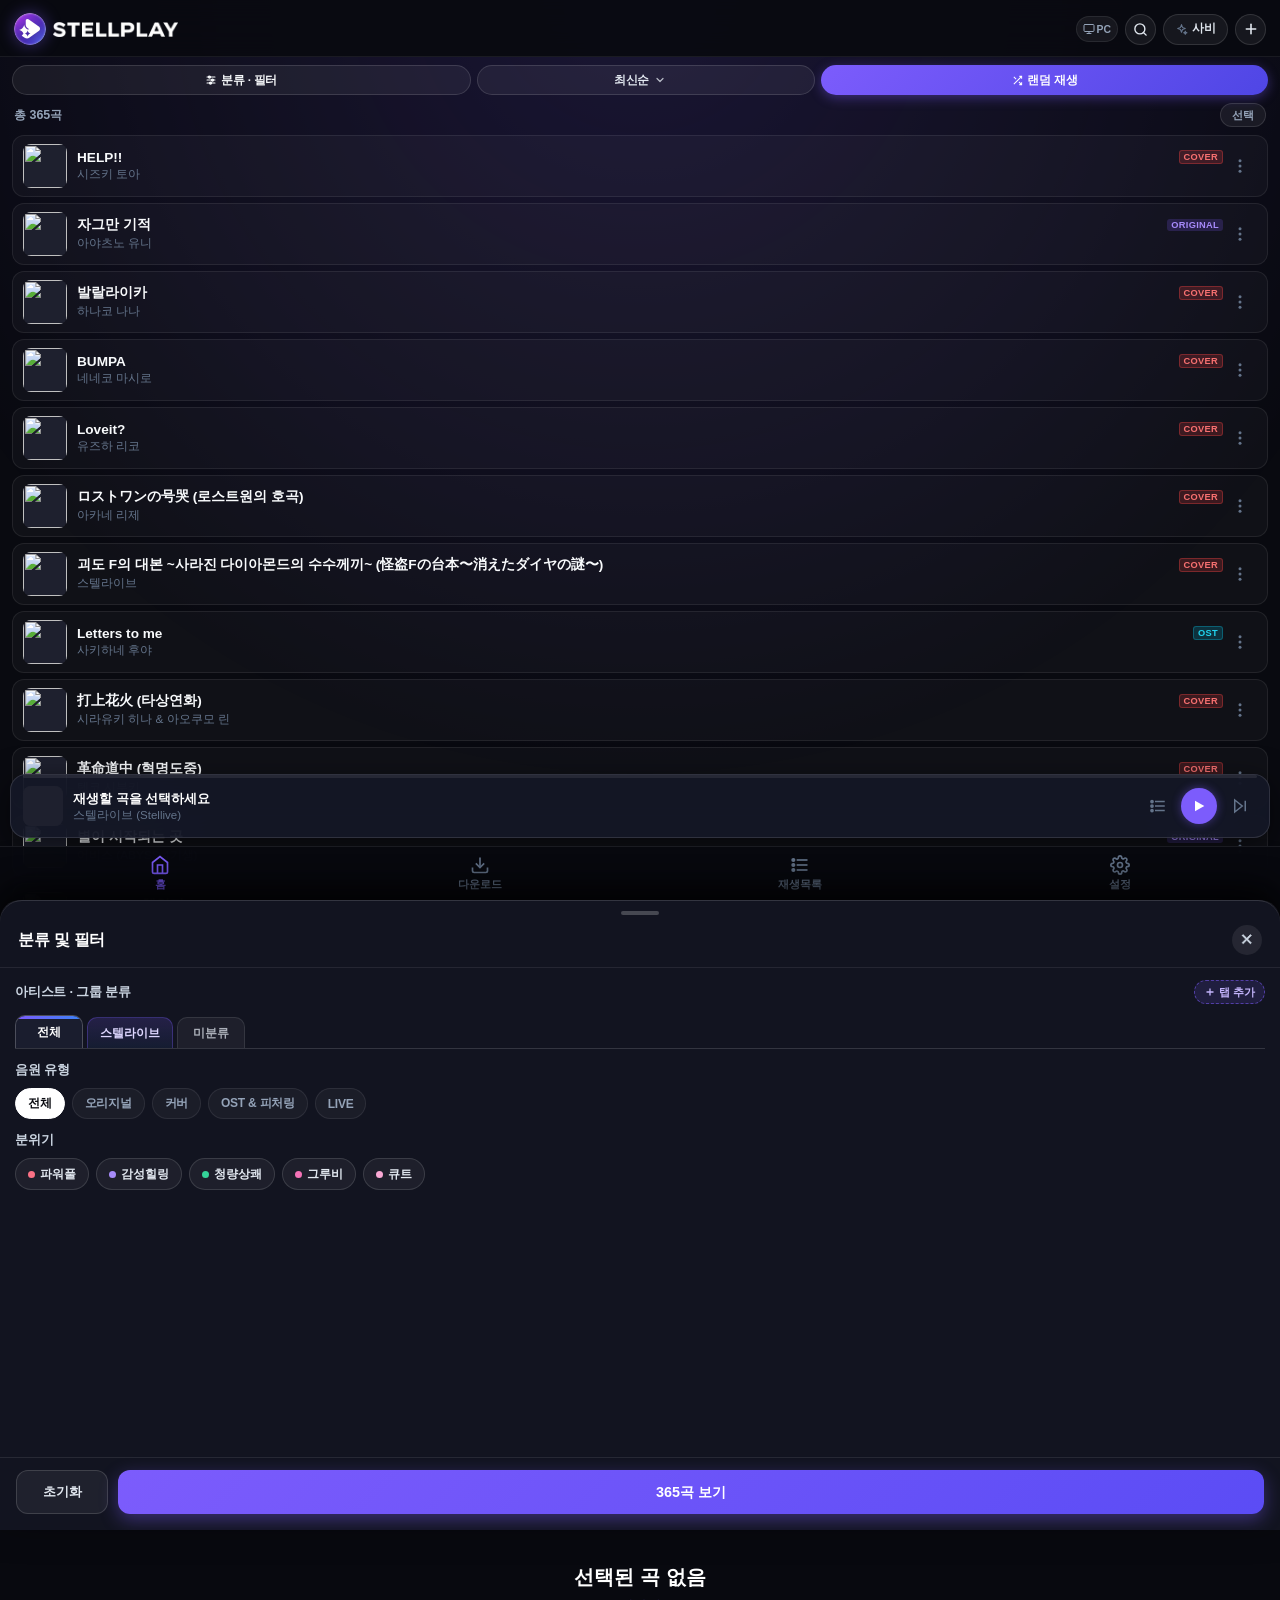
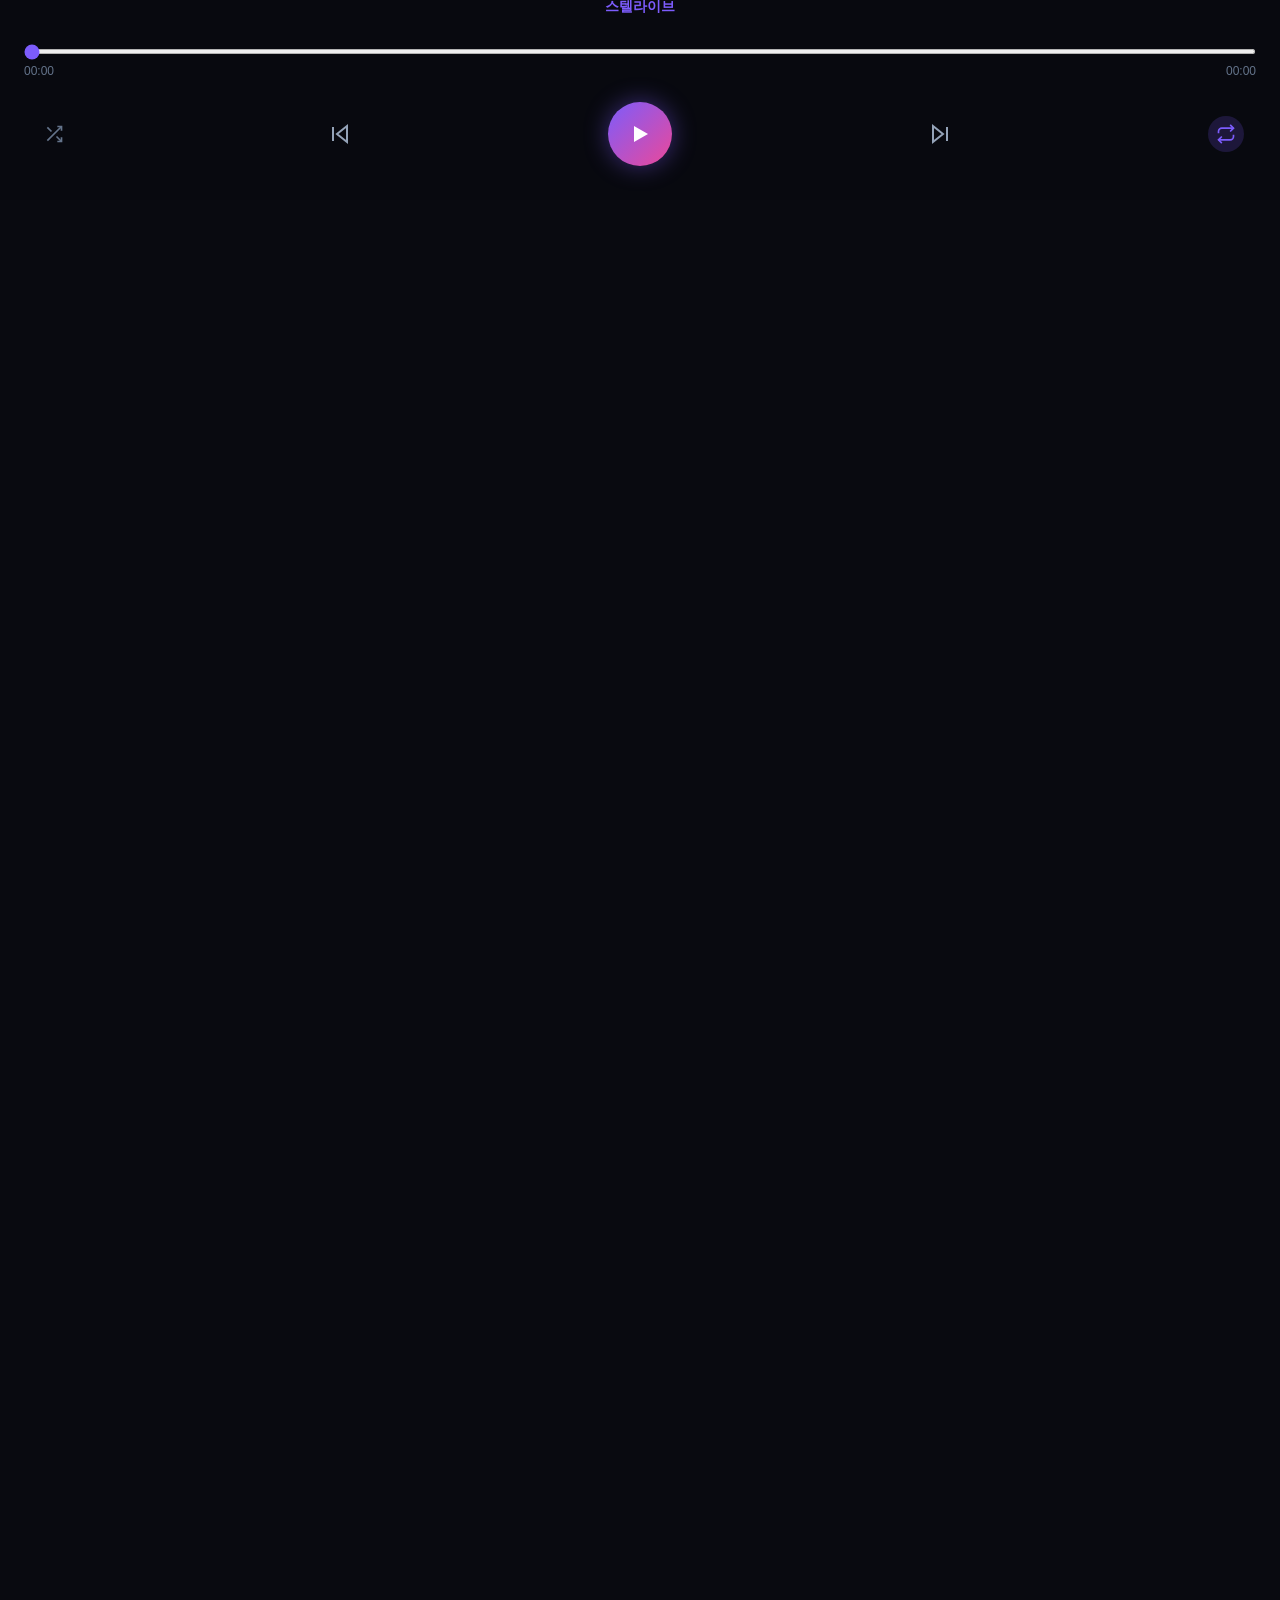
==== commit 99c0d830: "feat: StellPlay v1.13.2 - icons, unified sabi/mood UI, smart 3-tier mood engine, custom channel sync" ====
--- a/mobile/index.html
+++ b/mobile/index.html
@@ -19,7 +19,7 @@
     <link rel="manifest" href="./manifest.json">
     <link rel="icon" type="image/x-icon" href="./assets/icons/favicon.ico">
     <link rel="apple-touch-icon" href="./assets/icons/icon-192.png">
-    <link rel="stylesheet" href="./assets/css/mobile.css?v=2026112505">
+    <link rel="stylesheet" href="./assets/css/mobile.css?v=2026112601">
 </head>
 <body>
     <div id="app-container">
@@ -27,7 +27,7 @@
         <header class="mobile-header" id="m-mobile-header">
             <div class="header-top">
                 <div class="logo-group">
-                    <img class="logo-app-icon" src="./assets/icons/app-icon.png" alt="StellPlay" width="26" height="26">
+                    <img class="logo-app-icon" src="./assets/icons/app-icon.png" alt="StellPlay" width="32" height="32">
                     <img class="logo-wordmark logo-wordmark-dark" src="./assets/icons/logo-dark.png" alt="STELLPLAY">
                     <img class="logo-wordmark logo-wordmark-light" src="./assets/icons/logo-light.png" alt="STELLPLAY">
                 </div>
@@ -48,8 +48,8 @@
                         </svg>
                     </button>
                     <button class="header-sabi-btn" id="m-header-sabi-btn" type="button" title="사비 메들리 모드 온/오프">
-                        <svg width="12" height="12" viewBox="0 0 24 24" fill="none" stroke="currentColor" stroke-width="2.2">
-                            <polygon points="13 2 3 14 12 14 11 22 21 10 12 10 13 2"/>
+                        <svg width="13" height="13" viewBox="0 0 24 24" fill="none" stroke="currentColor" stroke-width="2" stroke-linecap="round" stroke-linejoin="round">
+                            <path d="M12 3l1.9 5.1L19 10l-5.1 1.9L12 17l-1.9-5.1L5 10l5.1-1.9L12 3z"/><path d="M19 15l.9 2.1L22 18l-2.1.9L19 21l-.9-2.1L16 18l2.1-.9L19 15z"/>
                         </svg>
                         <span id="m-header-sabi-text">사비</span>
                     </button>
@@ -491,6 +491,28 @@
                                     <span>라이트</span>
                                 </button>
                             </div>
+                        </div>
+                    </div>
+
+                    <hr class="m-settings-divider">
+
+                    <!-- 웹 유튜브 호스트 선택 (기본 무쿠키 저광고 vs YouTube Premium) -->
+                    <div class="m-settings-card" id="m-yt-host-settings-card">
+                        <div style="display:flex; justify-content:space-between; align-items:center; gap:10px;">
+                            <div style="min-width:0; flex:1;">
+                                <div class="m-settings-title-row">
+                                    <svg width="15" height="15" viewBox="0 0 24 24" fill="none" stroke="currentColor" stroke-width="2.1" stroke-linecap="round" stroke-linejoin="round"><path d="M12 22s8-4 8-10V5l-8-3-8 3v7c0 6 8 10 8 10z"/></svg>
+                                    <span>YouTube Premium 호스트 연동 (웹)</span>
+                                </div>
+                                <div style="font-size:0.74rem; color:var(--text-muted); margin-top:2px;">
+                                    끄면 저광고 임베드(nocookie) 사용. YouTube Premium 로그인 브라우저일 때만 켜세요.
+                                </div>
+                            </div>
+                            <label style="position:relative; display:inline-block; width:44px; height:24px; cursor:pointer; flex-shrink:0; margin:0;">
+                                <input type="checkbox" id="m-yt-standard-host-toggle" style="opacity:0; width:0; height:0;">
+                                <span id="m-yt-host-toggle-switch" style="position:absolute; cursor:pointer; top:0; left:0; right:0; bottom:0; background-color:rgba(255,255,255,0.16); transition:0.3s; border-radius:24px;"></span>
+                                <span id="m-yt-host-toggle-knob" style="position:absolute; height:18px; width:18px; left:3px; bottom:3px; background-color:white; transition:0.3s; border-radius:50%; transform:translateX(0); pointer-events:none;"></span>
+                            </label>
                         </div>
                     </div>
 
@@ -612,8 +634,8 @@
                         </svg>
                     </button>
                     <button class="sheet-ctrl-btn sheet-sabi-btn" id="sheet-sabi-btn" title="사비 메들리 모드">
-                        <svg width="19" height="19" viewBox="0 0 24 24" fill="none" stroke="currentColor" stroke-width="2.2">
-                            <polygon points="13 2 3 14 12 14 11 22 21 10 12 10 13 2"/>
+                        <svg width="19" height="19" viewBox="0 0 24 24" fill="none" stroke="currentColor" stroke-width="2" stroke-linecap="round" stroke-linejoin="round">
+                            <path d="M12 3l1.9 5.1L19 10l-5.1 1.9L12 17l-1.9-5.1L5 10l5.1-1.9L12 3z"/><path d="M19 15l.9 2.1L22 18l-2.1.9L19 21l-.9-2.1L16 18l2.1-.9L19 15z"/>
                         </svg>
                     </button>
                     <button class="sheet-ctrl-btn" id="sheet-menu-btn" title="곡 옵션 더보기">
@@ -648,14 +670,10 @@
                                 <path d="M8 3H5a2 2 0 0 0-2 2v3m18 0V5a2 2 0 0 0-2-2h-3m0 18h3a2 2 0 0 0 2-2v-3M3 16v3a2 2 0 0 0 2 2h3"/>
                             </svg>
                         </button>
-                        <!-- 모바일 영상 전용 광고 차단 쉴드 오버레이 -->
-                        <div id="m-ad-shield-overlay" style="display:none; position:absolute; inset:0; z-index:30; background:rgba(15, 12, 29, 0.92); backdrop-filter:blur(10px); -webkit-backdrop-filter:blur(10px); flex-direction:column; align-items:center; justify-content:center; color:#fff; text-align:center; padding:16px;">
-                            <div style="margin-bottom:8px; color:#a78bfa;">
-                                <svg width="28" height="28" viewBox="0 0 24 24" fill="none" stroke="currentColor" stroke-width="2" stroke-linecap="round" stroke-linejoin="round"><path d="M12 22s8-4 8-10V5l-8-3-8 3v7c0 6 8 10 8 10z"/></svg>
-                            </div>
-                            <div style="font-size:0.95rem; font-weight:700; margin-bottom:4px;">제로 광고 쉴드 작동 중</div>
-                            <div style="font-size:0.75rem; color:#94a3b8; margin-bottom:12px;">유튜브 광고 음소거 및 자동 전환 대기 중...</div>
-                            <button id="m-btn-overlay-skip-ad" type="button" style="background:#7c5cfc; color:#fff; border:none; border-radius:8px; padding:6px 14px; font-weight:700; font-size:0.75rem; cursor:pointer; box-shadow:0 3px 10px rgba(124,92,252,0.4);">광고 건너뛰기</button>
+                        <!-- 모바일 광고 음소거 및 건너뛰기 안내 비간섭 상단 바 -->
+                        <div id="m-ad-shield-overlay" class="m-ad-shield-bar" style="display:none;">
+                            <span class="m-ad-shield-pill">광고 음소거 중 · 영상 내 건너뛰기 탭 가능</span>
+                            <button id="m-btn-overlay-skip-ad" type="button" class="m-ad-shield-retry-btn">재시도</button>
                         </div>
                     </div>
                 </div>
@@ -810,8 +828,8 @@
                         <span id="m-act-playlist-text">재생목록에 저장</span>
                     </button>
                     <button class="actions-item" id="m-act-sabi">
-                        <svg width="18" height="18" viewBox="0 0 24 24" fill="none" stroke="currentColor" stroke-width="2">
-                            <polygon points="13 2 3 14 12 14 11 22 21 10 12 10 13 2"/>
+                        <svg width="18" height="18" viewBox="0 0 24 24" fill="none" stroke="currentColor" stroke-width="2" stroke-linecap="round" stroke-linejoin="round">
+                            <path d="M12 3l1.9 5.1L19 10l-5.1 1.9L12 17l-1.9-5.1L5 10l5.1-1.9L12 3z"/><path d="M19 15l.9 2.1L22 18l-2.1.9L19 21l-.9-2.1L16 18l2.1-.9L19 15z"/>
                         </svg>
                         <span>사비(하이라이트) 구간 설정</span>
                     </button>
@@ -1166,6 +1184,10 @@
                         <input type="text" id="m-custom-group-keywords" class="form-input" placeholder="예: 아이네, 징버거, 릴파 (비워두면 탭 이름으로 자동 매칭)">
                     </div>
                     <div class="form-group">
+                        <label>신곡 탐색용 유튜브 채널 (선택 · 줄바꿈/쉼표 구분)</label>
+                        <textarea id="m-custom-group-channels" class="form-input" rows="2" placeholder="예: https://www.youtube.com/@artist_official 또는 @channel" style="resize:vertical; min-height:52px; line-height:1.45;"></textarea>
+                    </div>
+                    <div class="form-group">
                         <label>하위 메뉴 · 세부 탭 (멤버·유닛 등, 선택)</label>
                         <div class="m-custom-sub-list" id="m-custom-sub-list"></div>
                         <div class="m-custom-sub-add-row">
@@ -1196,7 +1218,7 @@
                 <div class="mood-picker-grid" id="m-mood-picker-grid">
                     <button type="button" class="mood-picker-btn" data-mood="upbeat" style="--mood-grad: linear-gradient(135deg, #ff416c, #ff4b2b);">
                         <span class="mood-picker-icon">
-                            <svg width="18" height="18" viewBox="0 0 24 24" fill="none" stroke="currentColor" stroke-width="2.2"><polygon points="13 2 3 14 12 14 11 22 21 10 12 10 13 2"/></svg>
+                            <svg width="18" height="18" viewBox="0 0 24 24" fill="none" stroke="currentColor" stroke-width="2" stroke-linecap="round" stroke-linejoin="round"><path d="M2 12h3.5l2.5-7 4 14 3-9 2 2H22"/></svg>
                         </span>
                         <span class="mood-picker-text">
                             <span class="mood-picker-name">파워풀</span>
@@ -1206,7 +1228,7 @@
                     </button>
                     <button type="button" class="mood-picker-btn" data-mood="chill" style="--mood-grad: linear-gradient(135deg, #654ea3, #eaafc8);">
                         <span class="mood-picker-icon">
-                            <svg width="18" height="18" viewBox="0 0 24 24" fill="none" stroke="currentColor" stroke-width="2.2"><path d="M21 12.79A9 9 0 1 1 11.21 3 7 7 0 0 0 21 12.79z"/></svg>
+                            <svg width="18" height="18" viewBox="0 0 24 24" fill="none" stroke="currentColor" stroke-width="2" stroke-linecap="round" stroke-linejoin="round"><path d="M20.5 13.5A8.5 8.5 0 1 1 10.5 3.5a6.8 6.8 0 0 0 10 10z"/></svg>
                         </span>
                         <span class="mood-picker-text">
                             <span class="mood-picker-name">감성힐링</span>
@@ -1216,7 +1238,7 @@
                     </button>
                     <button type="button" class="mood-picker-btn" data-mood="bright" style="--mood-grad: linear-gradient(135deg, #00b09b, #96c93d);">
                         <span class="mood-picker-icon">
-                            <svg width="18" height="18" viewBox="0 0 24 24" fill="none" stroke="currentColor" stroke-width="2.2"><circle cx="12" cy="12" r="5"/><line x1="12" y1="1" x2="12" y2="3"/><line x1="12" y1="21" x2="12" y2="23"/><line x1="4.22" y1="4.22" x2="5.64" y2="5.64"/><line x1="18.36" y1="18.36" x2="19.78" y2="19.78"/></svg>
+                            <svg width="18" height="18" viewBox="0 0 24 24" fill="none" stroke="currentColor" stroke-width="2" stroke-linecap="round" stroke-linejoin="round"><circle cx="12" cy="12" r="4"/><line x1="12" y1="2" x2="12" y2="4"/><line x1="12" y1="20" x2="12" y2="22"/><line x1="2" y1="12" x2="4" y2="12"/><line x1="20" y1="12" x2="22" y2="12"/><line x1="4.93" y1="4.93" x2="6.34" y2="6.34"/><line x1="17.66" y1="17.66" x2="19.07" y2="19.07"/><line x1="4.93" y1="19.07" x2="6.34" y2="17.66"/><line x1="17.66" y1="6.34" x2="19.07" y2="4.93"/></svg>
                         </span>
                         <span class="mood-picker-text">
                             <span class="mood-picker-name">청량상쾌</span>
@@ -1226,7 +1248,7 @@
                     </button>
                     <button type="button" class="mood-picker-btn" data-mood="groovy" style="--mood-grad: linear-gradient(135deg, #8a2387, #e94057, #f27121);">
                         <span class="mood-picker-icon">
-                            <svg width="18" height="18" viewBox="0 0 24 24" fill="none" stroke="currentColor" stroke-width="2.2"><path d="M3 18v-6a9 9 0 0 1 18 0v6"/><path d="M21 19a2 2 0 0 1-2 2h-1a2 2 0 0 1-2-2v-3a2 2 0 0 1 2-2h3zM3 19a2 2 0 0 0 2 2h1a2 2 0 0 0 2-2v-3a2 2 0 0 0-2-2H3z"/></svg>
+                            <svg width="18" height="18" viewBox="0 0 24 24" fill="none" stroke="currentColor" stroke-width="2" stroke-linecap="round" stroke-linejoin="round"><path d="M3 14a9 9 0 0 1 18 0"/><path d="M21 15v2a2 2 0 0 1-2 2h-1a2 2 0 0 1-2-2v-3a2 2 0 0 1 2-2h3z"/><path d="M3 15v2a2 2 0 0 0 2 2h1a2 2 0 0 0 2-2v-3a2 2 0 0 0-2-2H3z"/></svg>
                         </span>
                         <span class="mood-picker-text">
                             <span class="mood-picker-name">그루비</span>
@@ -1236,7 +1258,7 @@
                     </button>
                     <button type="button" class="mood-picker-btn" data-mood="cute" style="--mood-grad: linear-gradient(135deg, #f093fb, #f5576c);">
                         <span class="mood-picker-icon">
-                            <svg width="18" height="18" viewBox="0 0 24 24" fill="none" stroke="currentColor" stroke-width="2.2"><path d="M20.84 4.61a5.5 5.5 0 0 0-7.78 0L12 5.67l-1.06-1.06a5.5 5.5 0 0 0-7.78 7.78l1.06 1.06L12 21.23l7.78-7.78 1.06-1.06a5.5 5.5 0 0 0 0-7.78z"/></svg>
+                            <svg width="18" height="18" viewBox="0 0 24 24" fill="none" stroke="currentColor" stroke-width="2" stroke-linecap="round" stroke-linejoin="round"><path d="M12 20.4l-1.25-1.14C5.4 14.42 2 11.34 2 7.56A4.56 4.56 0 0 1 6.56 3c1.74 0 3.41.81 4.44 2.09A5.95 5.95 0 0 1 15.44 3 4.56 4.56 0 0 1 20 7.56c0 3.78-3.4 6.86-8.75 11.7L12 20.4z"/></svg>
                         </span>
                         <span class="mood-picker-text">
                             <span class="mood-picker-name">큐트</span>
@@ -1588,11 +1610,11 @@
     </div>
 
     <!-- 스크립트 로드 순서 -->
-    <script src="./assets/js/storage.js?v=2026112505"></script>
-    <script src="./assets/js/songs.js?v=2026112505"></script>
-    <script src="./assets/js/offline-db.js?v=2026112505"></script>
-    <script src="./assets/js/mobile-player.js?v=2026112505"></script>
-    <script src="./assets/js/mobile-app.js?v=2026112505"></script>
+    <script src="./assets/js/storage.js?v=2026112601"></script>
+    <script src="./assets/js/songs.js?v=2026112601"></script>
+    <script src="./assets/js/offline-db.js?v=2026112601"></script>
+    <script src="./assets/js/mobile-player.js?v=2026112601"></script>
+    <script src="./assets/js/mobile-app.js?v=2026112601"></script>
 
     <!-- [핵심] PWA Service Worker 등록 스크립트 (네이티브 앱 내장 WebView에서는 OTA 최신 파일 우선 반영을 위해 SW 비활성화) -->
     <script>
--- a/mobile/assets/css/mobile.css
+++ b/mobile/assets/css/mobile.css
@@ -555,8 +555,8 @@
 }
 
 .logo-app-icon {
-    width: 24px;
-    height: 24px;
+    width: 32px;
+    height: 32px;
     border-radius: 50%;
     object-fit: contain;
     flex-shrink: 0;
@@ -564,7 +564,7 @@
 }
 
 .logo-wordmark {
-    height: 10.5px;
+    height: 15px;
     width: auto;
     object-fit: contain;
     display: block;
@@ -757,11 +757,11 @@
         height: 22px;
     }
     .logo-app-icon {
-        width: 22px;
-        height: 22px;
+        width: 30px;
+        height: 30px;
     }
     .logo-wordmark {
-        height: 9px;
+        height: 13.5px;
     }
     .logo-title {
         font-size: 0.92rem;
@@ -792,11 +792,11 @@
 
 @media (max-width: 385px) {
     .logo-app-icon {
-        width: 20px;
-        height: 20px;
+        width: 28px;
+        height: 28px;
     }
     .logo-wordmark {
-        height: 8.2px;
+        height: 12.5px;
     }
     .member-sub-row.sub-grid-5 .member-sub-label {
         font-size: 0.56rem;
@@ -1607,6 +1607,11 @@
     display: inline-flex;
     align-items: center;
     justify-content: center;
+}
+
+.mood-picker-icon svg {
+    display: block;
+    flex-shrink: 0;
 }
 .mood-picker-text {
     display: flex;
@@ -4823,10 +4828,40 @@
     overflow: hidden !important;
 }
 
-.m-video-box:not(.active-video) #m-ad-shield-overlay,
-.m-video-box:not(.active-video) .m-btn-video-fullscreen,
+.m-video-box:not(.active-video):not(.ad-interactive) #m-ad-shield-overlay,
+.m-video-box:not(.active-video):not(.ad-interactive) .m-btn-video-fullscreen,
 .m-video-box:not(.active-video) .m-video-touch-shield {
     display: none !important;
+}
+
+.m-video-box.ad-interactive:not(.active-video) {
+    position: relative !important;
+    top: auto !important;
+    left: auto !important;
+    bottom: auto !important;
+    right: auto !important;
+    width: 100% !important;
+    max-width: 340px !important;
+    aspect-ratio: 16 / 9 !important;
+    margin: 0 auto 10px auto !important;
+    opacity: 1 !important;
+    pointer-events: auto !important;
+    z-index: 25 !important;
+    border-radius: 12px !important;
+    overflow: hidden !important;
+    background: #000 !important;
+    box-shadow: 0 10px 28px rgba(0, 0, 0, 0.55) !important;
+    border: 1px solid rgba(124, 92, 252, 0.45) !important;
+}
+
+.m-video-box.ad-interactive #m-youtube-player-wrap iframe,
+.m-video-box.ad-interactive #m-youtube-hidden-player {
+    pointer-events: auto !important;
+}
+
+.m-video-box.ad-interactive .m-video-touch-shield {
+    display: none !important;
+    pointer-events: none !important;
 }
 
 .m-video-box.active-video {
@@ -6533,11 +6568,12 @@
 .m-sort-trigger-btn {
     display: inline-flex;
     align-items: center;
-    justify-content: space-between;
+    justify-content: center;
+    text-align: center;
     gap: 5px;
     height: 30px;
-    min-width: 78px;
-    padding: 0 10px 0 11px;
+    min-width: 82px;
+    padding: 0 11px;
     border-radius: 15px;
     border: 1px solid rgba(255, 255, 255, 0.12);
     background: rgba(255, 255, 255, 0.06);
@@ -6587,20 +6623,20 @@
     animation: fadeInSlideDown 0.14s ease;
 }
 .m-sort-option {
-    display: flex;
-    align-items: center;
-    justify-content: space-between;
-    gap: 10px;
+    position: relative;
+    display: flex;
+    align-items: center;
+    justify-content: center;
     width: 100%;
     height: 32px;
-    padding: 0 10px;
+    padding: 0 26px;
     border-radius: 9px;
     border: none;
     background: transparent;
     color: #cbd5e1;
     font-size: 0.76rem;
     font-weight: 600;
-    text-align: left;
+    text-align: center;
     cursor: pointer;
     transition: background 0.14s ease, color 0.14s ease;
 }
@@ -6609,6 +6645,8 @@
     background: rgba(255, 255, 255, 0.07);
 }
 .m-sort-option .m-sort-check {
+    position: absolute;
+    right: 9px;
     opacity: 0;
     color: #a78bfa;
     flex-shrink: 0;
@@ -6791,6 +6829,11 @@
     flex-shrink: 0;
 }
 
+.mood-picker-icon svg {
+    display: block;
+    flex-shrink: 0;
+}
+
 /* 5. 커스텀 그룹 탭 색상 · 편집 버튼 · 하위 세부 탭 */
 .filter-group-tab.has-custom-color::before {
     background: var(--tab-accent, #7c5cfc);
@@ -7293,3 +7336,44 @@
     background: rgba(99, 102, 241, 0.16) !important;
     color: #4338ca !important;
 }
+
+/* v1.13.2: 모바일 비간섭 광고 상단 바 (유튜브 자체 건너뛰기 탭 보장) */
+.m-ad-shield-bar {
+    position: absolute;
+    top: 8px;
+    left: 8px;
+    right: 8px;
+    display: flex;
+    align-items: center;
+    justify-content: space-between;
+    gap: 8px;
+    z-index: 35;
+    pointer-events: none;
+}
+
+.m-ad-shield-pill {
+    display: inline-flex;
+    align-items: center;
+    gap: 4px;
+    padding: 3px 9px;
+    border-radius: 999px;
+    background: rgba(15, 17, 28, 0.84);
+    border: 1px solid rgba(124, 92, 252, 0.45);
+    color: #ede9fe;
+    font-size: 0.66rem;
+    font-weight: 700;
+    pointer-events: none;
+}
+
+.m-ad-shield-retry-btn {
+    pointer-events: auto;
+    padding: 4px 9px;
+    border-radius: 999px;
+    background: rgba(124, 92, 252, 0.9);
+    border: 1px solid rgba(255, 255, 255, 0.25);
+    color: #ffffff;
+    font-family: inherit;
+    font-size: 0.66rem;
+    font-weight: 700;
+    cursor: pointer;
+}
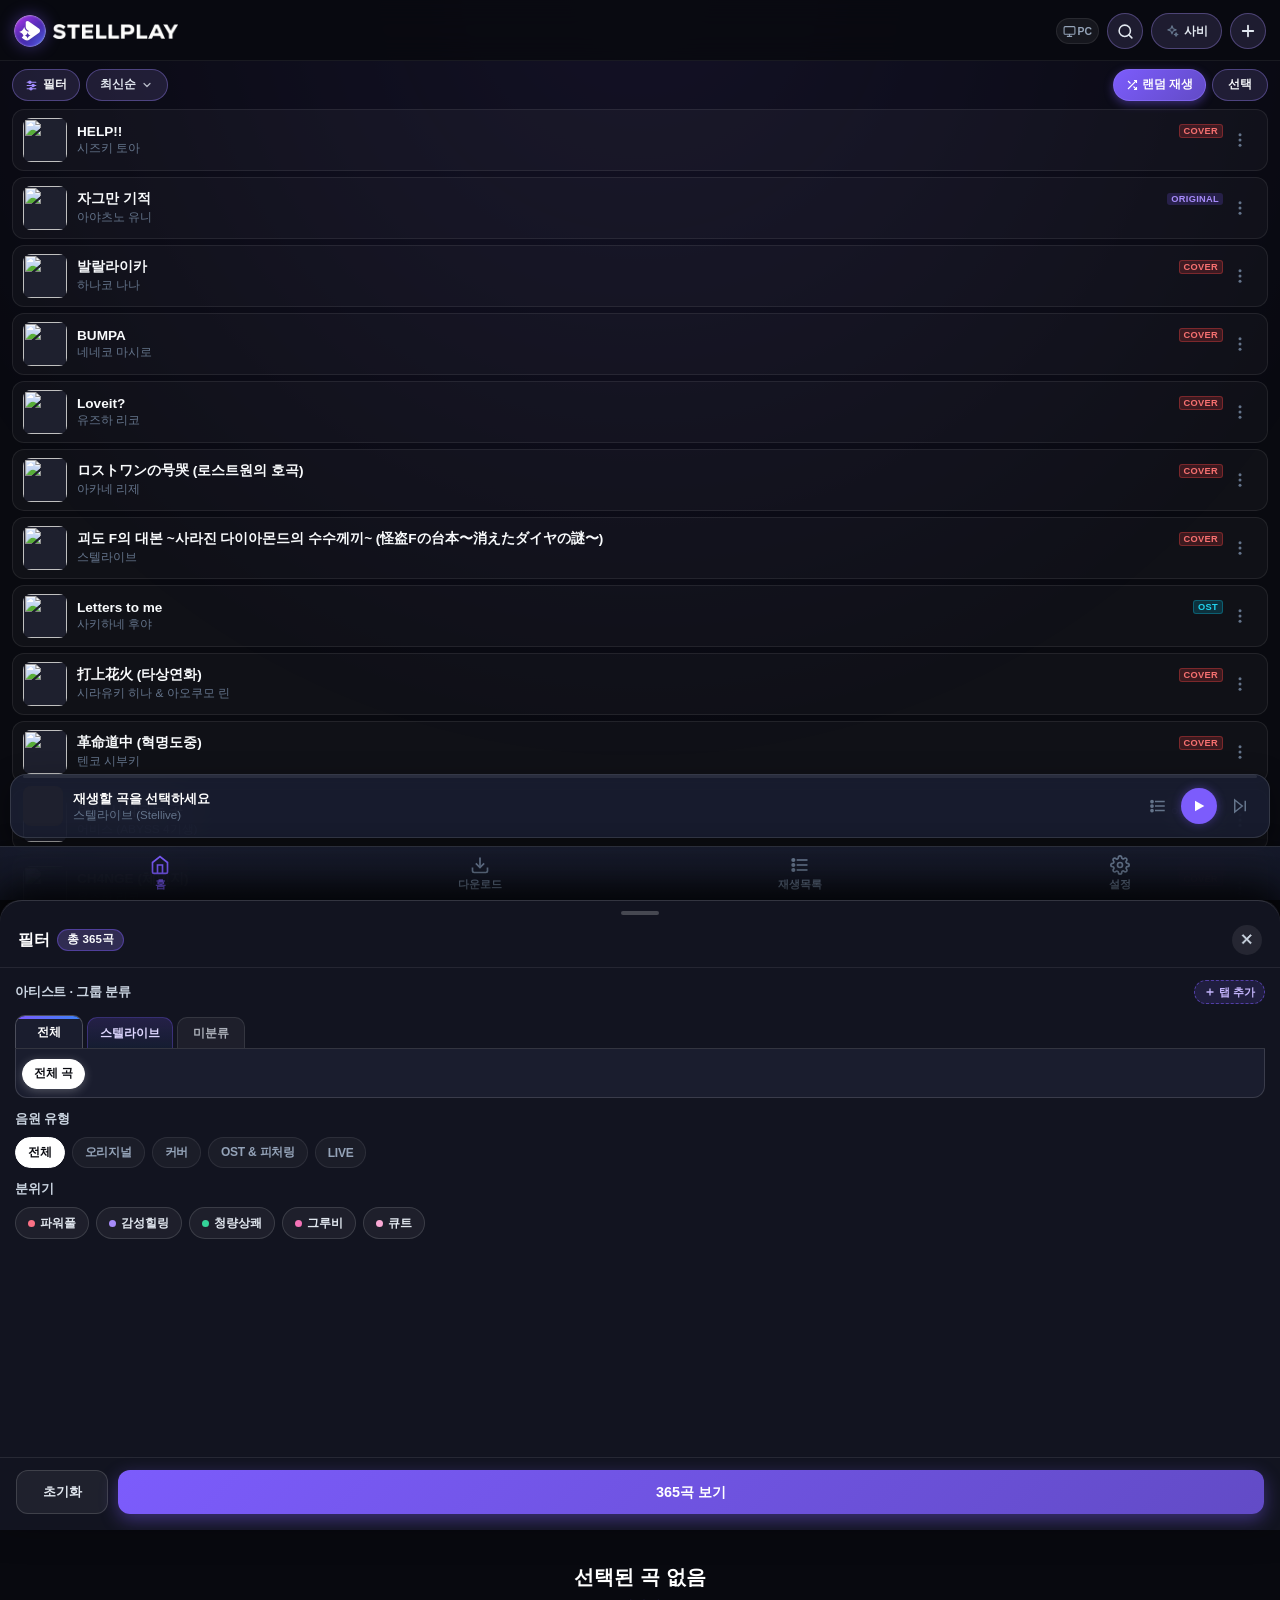
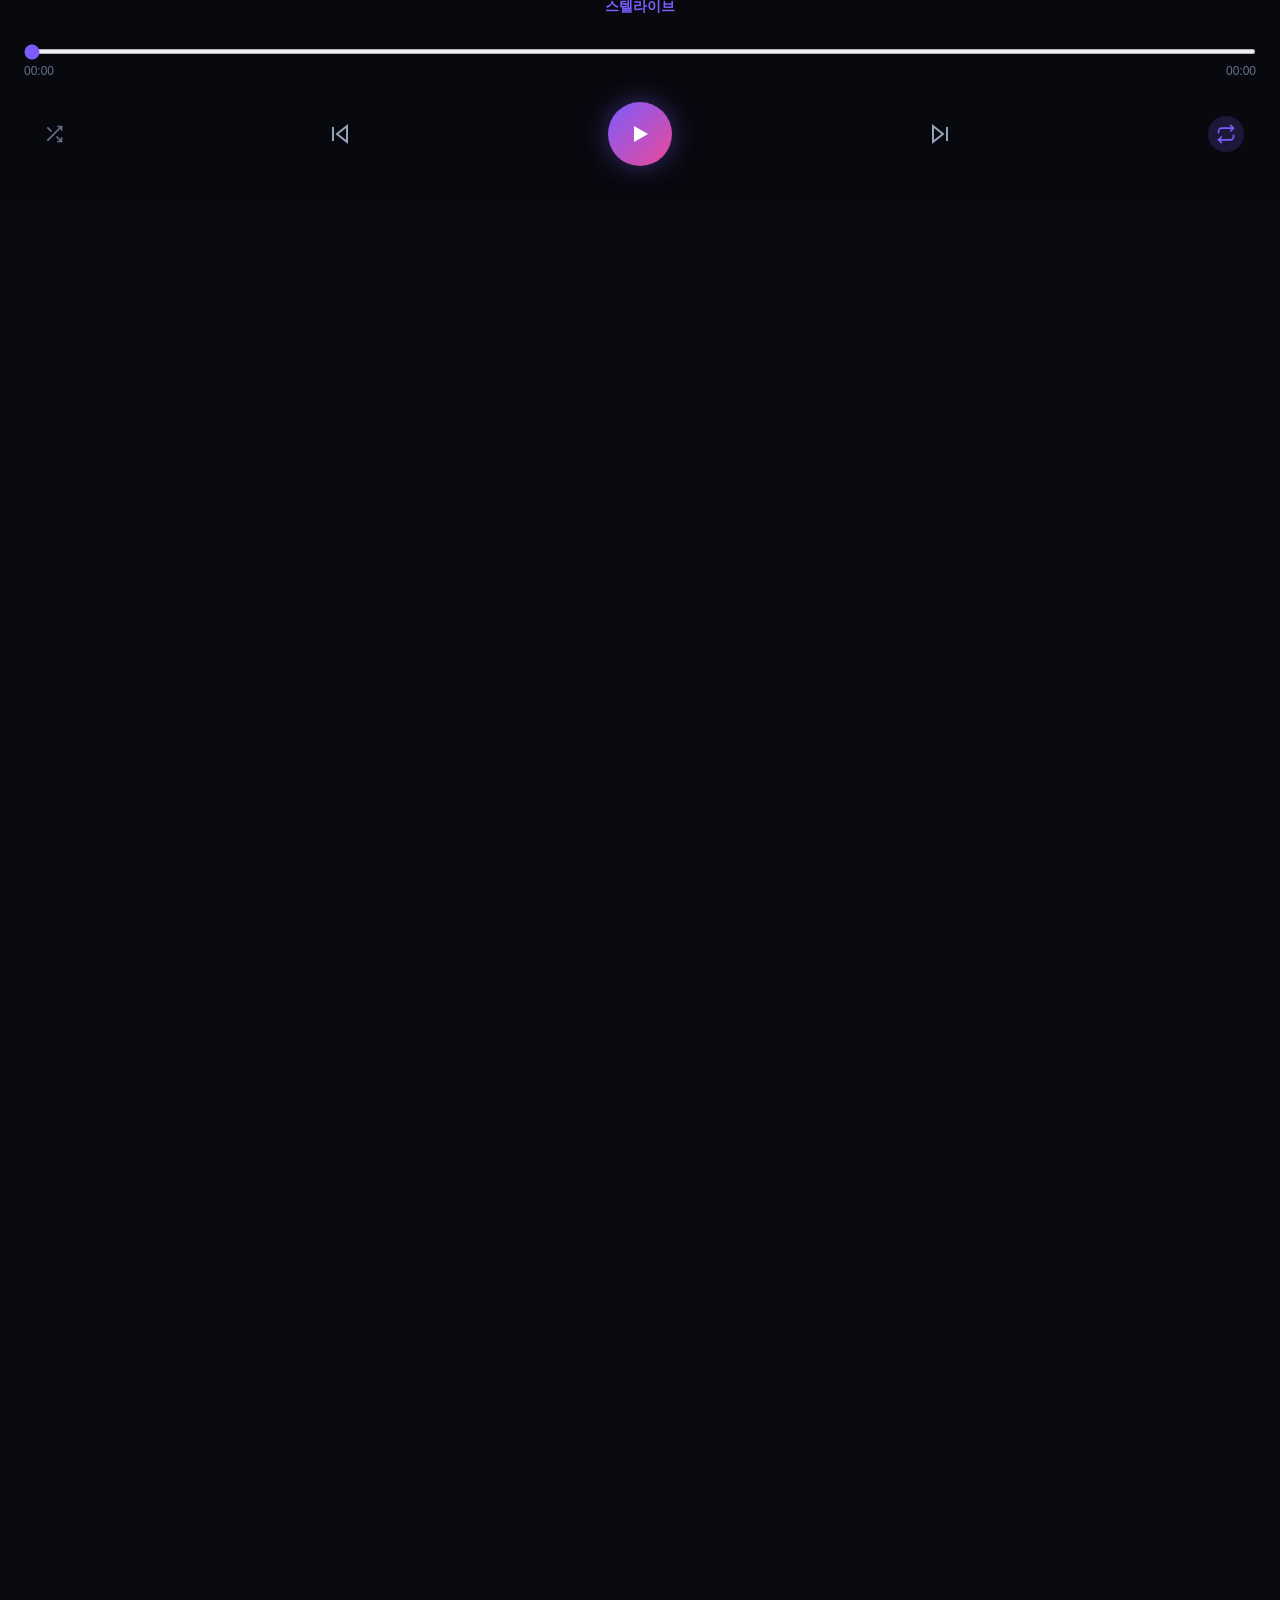
==== commit eb8526a3: "feat: StellPlay v1.13.3 (OTA #2026112701) - native background/widget/fold fixes, unified 4-btn contr" ====
--- a/mobile/index.html
+++ b/mobile/index.html
@@ -19,7 +19,7 @@
     <link rel="manifest" href="./manifest.json">
     <link rel="icon" type="image/x-icon" href="./assets/icons/favicon.ico">
     <link rel="apple-touch-icon" href="./assets/icons/icon-192.png">
-    <link rel="stylesheet" href="./assets/css/mobile.css?v=2026112601">
+    <link rel="stylesheet" href="./assets/css/mobile.css?v=2026112701">
 </head>
 <body>
     <div id="app-container">
@@ -35,7 +35,7 @@
                 <!-- 우측: PC전환(웹) · 검색 · 사비 · 곡 추가(+) -->
                 <div class="header-actions">
                     <button class="m-header-pc-btn" id="m-btn-switch-pc" type="button" title="PC 웹 버전으로 전환" style="display: none !important;">
-                        <svg width="12" height="12" viewBox="0 0 24 24" fill="none" stroke="currentColor" stroke-width="2" stroke-linecap="round" stroke-linejoin="round">
+                        <svg width="13" height="13" viewBox="0 0 24 24" fill="none" stroke="currentColor" stroke-width="2" stroke-linecap="round" stroke-linejoin="round">
                             <rect x="2" y="3" width="20" height="14" rx="2" ry="2"/>
                             <line x1="8" y1="21" x2="16" y2="21"/>
                             <line x1="12" y1="17" x2="12" y2="21"/>
@@ -43,18 +43,18 @@
                         <span>PC</span>
                     </button>
                     <button class="header-icon-btn" id="btn-toggle-search-home" type="button" title="곡 검색" aria-label="곡 검색">
-                        <svg width="15" height="15" viewBox="0 0 24 24" fill="none" stroke="currentColor" stroke-width="2.2" stroke-linecap="round" stroke-linejoin="round">
+                        <svg width="17" height="17" viewBox="0 0 24 24" fill="none" stroke="currentColor" stroke-width="2.2" stroke-linecap="round" stroke-linejoin="round">
                             <circle cx="11" cy="11" r="8"/><line x1="21" y1="21" x2="16.65" y2="16.65"/>
                         </svg>
                     </button>
                     <button class="header-sabi-btn" id="m-header-sabi-btn" type="button" title="사비 메들리 모드 온/오프">
-                        <svg width="13" height="13" viewBox="0 0 24 24" fill="none" stroke="currentColor" stroke-width="2" stroke-linecap="round" stroke-linejoin="round">
+                        <svg width="14" height="14" viewBox="0 0 24 24" fill="none" stroke="currentColor" stroke-width="2" stroke-linecap="round" stroke-linejoin="round">
                             <path d="M12 3l1.9 5.1L19 10l-5.1 1.9L12 17l-1.9-5.1L5 10l5.1-1.9L12 3z"/><path d="M19 15l.9 2.1L22 18l-2.1.9L19 21l-.9-2.1L16 18l2.1-.9L19 15z"/>
                         </svg>
                         <span id="m-header-sabi-text">사비</span>
                     </button>
                     <button class="header-icon-btn" id="btn-open-add-song-home" type="button" title="곡 추가 및 신곡 탐색" aria-label="곡 추가 및 신곡 탐색">
-                        <svg width="16" height="16" viewBox="0 0 24 24" fill="none" stroke="currentColor" stroke-width="2.4" stroke-linecap="round" stroke-linejoin="round">
+                        <svg width="18" height="18" viewBox="0 0 24 24" fill="none" stroke="currentColor" stroke-width="2.4" stroke-linecap="round" stroke-linejoin="round">
                             <line x1="12" y1="5" x2="12" y2="19"/><line x1="5" y1="12" x2="19" y2="12"/>
                         </svg>
                     </button>
@@ -80,60 +80,63 @@
         <main>
             <!-- 1. 홈 뷰 (미니멀 컨트롤 바 & 트랙 리스트) -->
             <section class="view-section active" id="view-home">
-                <!-- 1열: 분류·필터 / 정렬 / 랜덤 재생 -->
+                <!-- 1열: 좌측(필터 · 정렬) / 우측(랜덤 재생 · 선택) 고정 크기 배치 -->
                 <div class="m-home-control-bar">
-                    <button type="button" class="m-filter-trigger-btn" id="btn-open-filter-modal">
-                        <svg width="14" height="14" viewBox="0 0 24 24" fill="none" stroke="currentColor" stroke-width="2.1" stroke-linecap="round" stroke-linejoin="round">
-                            <line x1="4" y1="6" x2="20" y2="6"/><circle cx="9" cy="6" r="2.2" fill="currentColor"/>
-                            <line x1="4" y1="12" x2="20" y2="12"/><circle cx="15" cy="12" r="2.2" fill="currentColor"/>
-                            <line x1="4" y1="18" x2="20" y2="18"/><circle cx="11" cy="18" r="2.2" fill="currentColor"/>
-                        </svg>
-                        <span>분류 · 필터</span>
-                        <span class="m-filter-badge" id="m-filter-active-badge" style="display:none;">0</span>
-                    </button>
-                    <div class="m-sort-dropdown-wrap" id="m-sort-dropdown-wrap">
-                        <button type="button" class="m-home-sort-pill m-sort-trigger-btn" id="m-sort-dropdown-btn" aria-haspopup="listbox" aria-expanded="false" title="곡 정렬">
-                            <span id="m-sort-dropdown-label">최신순</span>
-                            <svg class="m-sort-chevron" width="12" height="12" viewBox="0 0 24 24" fill="none" stroke="currentColor" stroke-width="2.4" stroke-linecap="round" stroke-linejoin="round"><polyline points="6 9 12 15 18 9"/></svg>
-                        </button>
-                        <div class="m-sort-dropdown-menu" id="m-sort-dropdown-menu" role="listbox">
-                            <button type="button" class="m-sort-option active" data-sort="latest" role="option" aria-selected="true">
-                                <span>최신순</span>
-                                <svg class="m-sort-check" width="13" height="13" viewBox="0 0 24 24" fill="none" stroke="currentColor" stroke-width="2.6"><polyline points="20 6 9 17 4 12"/></svg>
+                    <div class="m-control-group-left">
+                        <button type="button" class="m-filter-trigger-btn" id="btn-open-filter-modal">
+                            <svg width="13" height="13" viewBox="0 0 24 24" fill="none" stroke="currentColor" stroke-width="2.1" stroke-linecap="round" stroke-linejoin="round">
+                                <line x1="4" y1="6" x2="20" y2="6"/><circle cx="9" cy="6" r="2.2" fill="currentColor"/>
+                                <line x1="4" y1="12" x2="20" y2="12"/><circle cx="15" cy="12" r="2.2" fill="currentColor"/>
+                                <line x1="4" y1="18" x2="20" y2="18"/><circle cx="11" cy="18" r="2.2" fill="currentColor"/>
+                            </svg>
+                            <span>필터</span>
+                            <span class="m-filter-badge" id="m-filter-active-badge" style="display:none;">0</span>
+                        </button>
+                        <div class="m-sort-dropdown-wrap" id="m-sort-dropdown-wrap">
+                            <button type="button" class="m-home-sort-pill m-sort-trigger-btn" id="m-sort-dropdown-btn" aria-haspopup="listbox" aria-expanded="false" title="곡 정렬">
+                                <span id="m-sort-dropdown-label">최신순</span>
+                                <svg class="m-sort-chevron" width="12" height="12" viewBox="0 0 24 24" fill="none" stroke="currentColor" stroke-width="2.4" stroke-linecap="round" stroke-linejoin="round"><polyline points="6 9 12 15 18 9"/></svg>
                             </button>
-                            <button type="button" class="m-sort-option" data-sort="oldest" role="option" aria-selected="false">
-                                <span>오래된순</span>
-                                <svg class="m-sort-check" width="13" height="13" viewBox="0 0 24 24" fill="none" stroke="currentColor" stroke-width="2.6"><polyline points="20 6 9 17 4 12"/></svg>
-                            </button>
-                            <button type="button" class="m-sort-option" data-sort="title" role="option" aria-selected="false">
-                                <span>가나다순</span>
-                                <svg class="m-sort-check" width="13" height="13" viewBox="0 0 24 24" fill="none" stroke="currentColor" stroke-width="2.6"><polyline points="20 6 9 17 4 12"/></svg>
-                            </button>
-                        </div>
-                        <select id="m-sort-select" class="sort-select" style="display:none;" aria-hidden="true" tabindex="-1">
-                            <option value="latest" selected>최신순</option>
-                            <option value="oldest">오래된순</option>
-                            <option value="title">가나다순</option>
-                        </select>
-                    </div>
-                    <button type="button" class="btn-random-play-home m-home-random-pill" id="btn-random-play-filtered" title="현재 필터링된 곡 랜덤 재생">
-                        <svg width="13" height="13" viewBox="0 0 24 24" fill="none" stroke="currentColor" stroke-width="2.2"><polyline points="16 3 21 3 21 8"/><line x1="4" y1="20" x2="21" y2="3"/><polyline points="21 16 21 21 16 21"/><line x1="15" y1="15" x2="21" y2="21"/><line x1="4" y1="4" x2="9" y2="9"/></svg>
-                        <span>랜덤 재생</span>
-                    </button>
-                </div>
-
-                <!-- 2열: 총 곡수 (+ 활성 필터 요약) & 선택 버튼 -->
-                <div class="m-home-meta-row">
+                            <div class="m-sort-dropdown-menu" id="m-sort-dropdown-menu" role="listbox">
+                                <button type="button" class="m-sort-option active" data-sort="latest" role="option" aria-selected="true">
+                                    <span>최신순</span>
+                                    <svg class="m-sort-check" width="13" height="13" viewBox="0 0 24 24" fill="none" stroke="currentColor" stroke-width="2.6"><polyline points="20 6 9 17 4 12"/></svg>
+                                </button>
+                                <button type="button" class="m-sort-option" data-sort="oldest" role="option" aria-selected="false">
+                                    <span>오래된순</span>
+                                    <svg class="m-sort-check" width="13" height="13" viewBox="0 0 24 24" fill="none" stroke="currentColor" stroke-width="2.6"><polyline points="20 6 9 17 4 12"/></svg>
+                                </button>
+                                <button type="button" class="m-sort-option" data-sort="title" role="option" aria-selected="false">
+                                    <span>가나다순</span>
+                                    <svg class="m-sort-check" width="13" height="13" viewBox="0 0 24 24" fill="none" stroke="currentColor" stroke-width="2.6"><polyline points="20 6 9 17 4 12"/></svg>
+                                </button>
+                            </div>
+                            <select id="m-sort-select" class="sort-select" style="display:none;" aria-hidden="true" tabindex="-1">
+                                <option value="latest" selected>최신순</option>
+                                <option value="oldest">오래된순</option>
+                                <option value="title">가나다순</option>
+                            </select>
+                        </div>
+                    </div>
+                    <div class="m-control-group-right">
+                        <button type="button" class="btn-random-play-home m-home-random-pill" id="btn-random-play-filtered" title="현재 필터링된 곡 랜덤 재생">
+                            <svg width="12" height="12" viewBox="0 0 24 24" fill="none" stroke="currentColor" stroke-width="2.2"><polyline points="16 3 21 3 21 8"/><line x1="4" y1="20" x2="21" y2="3"/><polyline points="21 16 21 21 16 21"/><line x1="15" y1="15" x2="21" y2="21"/><line x1="4" y1="4" x2="9" y2="9"/></svg>
+                            <span>랜덤 재생</span>
+                        </button>
+                        <button type="button" class="m-home-select-pill" id="btn-toggle-multiselect-home" title="곡 복수 선택">
+                            <span>선택</span>
+                        </button>
+                    </div>
+                </div>
+
+                <!-- 활성 필터 요약 칩 라인 (필터 활성 시에만 노출) -->
+                <div class="m-home-meta-row" id="m-home-meta-row" style="display:none;">
                     <div class="m-home-meta-left">
-                        <span class="m-home-total-count" id="m-track-count">총 0곡</span>
                         <button type="button" class="m-active-filter-chip" id="m-active-filter-summary" style="display:none;" title="필터 초기화">
                             <span id="m-active-filter-summary-text"></span>
                             <span class="m-chip-x">✕</span>
                         </button>
                     </div>
-                    <button type="button" class="m-home-select-pill" id="btn-toggle-multiselect-home" title="곡 복수 선택">
-                        <span>선택</span>
-                    </button>
                 </div>
 
                 <!-- 곡 복수 선택 플로팅 바 (5가지 기능: 재생목록 추가 / 새 목록 만들기 / 현재 대기열 추가 / 숨기기 / 다운로드) -->
@@ -159,13 +162,58 @@
 
             <!-- 2. 오프라인 저장소 뷰 (다운로드된 곡 전용) -->
             <section class="view-section" id="view-offline">
-                <!-- 1열: 곡 분류 필터 칩 (홈 화면과 동일한 상단 위치 & 컴팩트 규격) -->
-                <div class="type-pills-row" id="m-offline-type-pills">
-                    <button class="type-pill active" data-type="all">전체</button>
-                    <button class="type-pill" data-type="original">오리지널</button>
-                    <button class="type-pill" data-type="cover">커버곡</button>
-                    <button class="type-pill" data-type="live">라이브</button>
-                    <button class="type-pill" data-type="featuring">피처링/OST</button>
+                <!-- 1열: 홈 화면과 동일한 통일 상단 컨트롤 바 -->
+                <div class="m-home-control-bar">
+                    <div class="m-control-group-left">
+                        <button type="button" class="m-filter-trigger-btn" id="btn-open-filter-modal-offline">
+                            <svg width="13" height="13" viewBox="0 0 24 24" fill="none" stroke="currentColor" stroke-width="2.1" stroke-linecap="round" stroke-linejoin="round">
+                                <line x1="4" y1="6" x2="20" y2="6"/><circle cx="9" cy="6" r="2.2" fill="currentColor"/>
+                                <line x1="4" y1="12" x2="20" y2="12"/><circle cx="15" cy="12" r="2.2" fill="currentColor"/>
+                                <line x1="4" y1="18" x2="20" y2="18"/><circle cx="11" cy="18" r="2.2" fill="currentColor"/>
+                            </svg>
+                            <span>필터</span>
+                            <span class="m-filter-badge" id="m-filter-active-badge-offline" style="display:none;">0</span>
+                        </button>
+                        <div class="m-sort-dropdown-wrap" id="m-offline-sort-dropdown-wrap">
+                            <button type="button" class="m-home-sort-pill m-sort-trigger-btn" id="m-offline-sort-dropdown-btn" aria-haspopup="listbox" aria-expanded="false" title="곡 정렬">
+                                <span id="m-offline-sort-dropdown-label">최신순</span>
+                                <svg class="m-sort-chevron" width="12" height="12" viewBox="0 0 24 24" fill="none" stroke="currentColor" stroke-width="2.4" stroke-linecap="round" stroke-linejoin="round"><polyline points="6 9 12 15 18 9"/></svg>
+                            </button>
+                            <div class="m-sort-dropdown-menu" id="m-offline-sort-dropdown-menu" role="listbox">
+                                <button type="button" class="m-sort-option active" data-sort="latest" role="option" aria-selected="true">
+                                    <span>최신순</span>
+                                    <svg class="m-sort-check" width="13" height="13" viewBox="0 0 24 24" fill="none" stroke="currentColor" stroke-width="2.6"><polyline points="20 6 9 17 4 12"/></svg>
+                                </button>
+                                <button type="button" class="m-sort-option" data-sort="oldest" role="option" aria-selected="false">
+                                    <span>오래된순</span>
+                                    <svg class="m-sort-check" width="13" height="13" viewBox="0 0 24 24" fill="none" stroke="currentColor" stroke-width="2.6"><polyline points="20 6 9 17 4 12"/></svg>
+                                </button>
+                                <button type="button" class="m-sort-option" data-sort="title" role="option" aria-selected="false">
+                                    <span>가나다순</span>
+                                    <svg class="m-sort-check" width="13" height="13" viewBox="0 0 24 24" fill="none" stroke="currentColor" stroke-width="2.6"><polyline points="20 6 9 17 4 12"/></svg>
+                                </button>
+                            </div>
+                        </div>
+                    </div>
+                    <div class="m-control-group-right">
+                        <button type="button" class="btn-random-play-home m-home-random-pill" id="btn-random-play-offline" title="다운로드된 곡 랜덤 재생">
+                            <svg width="12" height="12" viewBox="0 0 24 24" fill="none" stroke="currentColor" stroke-width="2.2"><polyline points="16 3 21 3 21 8"/><line x1="4" y1="20" x2="21" y2="3"/><polyline points="21 16 21 21 16 21"/><line x1="15" y1="15" x2="21" y2="21"/><line x1="4" y1="4" x2="9" y2="9"/></svg>
+                            <span>랜덤 재생</span>
+                        </button>
+                        <button type="button" class="m-home-select-pill" id="btn-offline-select-mode" title="오프라인 곡 선택 삭제">
+                            <span>선택</span>
+                        </button>
+                    </div>
+                </div>
+
+                <!-- 활성 필터 요약 칩 라인 (필터 활성 시에만 노출) -->
+                <div class="m-home-meta-row" id="m-offline-meta-row" style="display:none;">
+                    <div class="m-home-meta-left">
+                        <button type="button" class="m-active-filter-chip" id="m-active-filter-summary-offline" style="display:none;" title="필터 초기화">
+                            <span id="m-active-filter-summary-text-offline"></span>
+                            <span class="m-chip-x">✕</span>
+                        </button>
+                    </div>
                 </div>
 
                 <!-- 2열: 컴팩트 오프라인 보관함 컨트롤 바 -->
@@ -181,10 +229,6 @@
                         <button class="btn-offline-play-all" id="btn-offline-play-all">
                             <svg width="13" height="13" viewBox="0 0 24 24" fill="currentColor"><polygon points="6 4 20 12 6 20 6 4"/></svg>
                             <span>전곡 재생</span>
-                        </button>
-                        <button class="btn-offline-action-btn" id="btn-offline-select-mode">
-                            <svg width="12" height="12" viewBox="0 0 24 24" fill="none" stroke="currentColor" stroke-width="2"><polyline points="9 11 12 14 22 4"/><path d="M21 12v7a2 2 0 0 1-2 2H5a2 2 0 0 1-2-2V5a2 2 0 0 1 2-2h11"/></svg>
-                            <span>선택 삭제</span>
                         </button>
                         <button class="btn-offline-clear-all" id="btn-offline-clear-all">전체 삭제</button>
                     </div>
@@ -725,7 +769,7 @@
         <div class="queue-sheet" id="m-queue-sheet">
             <div class="queue-sheet-backdrop" id="m-queue-backdrop"></div>
             <div class="queue-sheet-content">
-                <!-- 상단 드래그 다운 영역 (헤더/핸들/힌트 어디서나 아래로 드래그 시 닫힘) -->
+                <!-- 상단 드래그 다운 영역 (헤더/핸들 어디서나 아래로 드래그 시 닫힘) -->
                 <div class="queue-sheet-top-zone" id="m-queue-top-zone" title="아래로 드래그하여 닫기">
                     <div class="queue-sheet-handle" id="m-queue-sheet-handle"></div>
                     <div class="queue-sheet-header">
@@ -733,50 +777,22 @@
                             <div class="queue-sheet-title-row">
                                 <span class="queue-sheet-title">현재 재생목록</span>
                                 <span class="queue-sheet-badge" id="m-queue-count">0곡</span>
-                                <button class="queue-sheet-pos-btn" id="m-queue-pos-btn" title="현재 재생 중인 곡 위치로 이동" style="display:none;">
-                                    <span class="queue-pos-dot"></span>
-                                    <span id="m-queue-pos-text">현재 1번째</span>
-                                </button>
                             </div>
                             <button class="queue-sheet-close-btn" id="m-btn-close-queue" aria-label="재생목록 닫기">✕</button>
                         </div>
                         <div class="queue-sheet-actions">
-                            <button class="queue-sheet-action-btn" id="m-btn-station-queue" title="현재 곡 기반 뮤직 스테이션 생성">
-                                <svg width="13" height="13" viewBox="0 0 24 24" fill="none" stroke="currentColor" stroke-width="2.2">
-                                    <path d="M4.93 19.07A10 10 0 0 1 19.07 4.93"/>
-                                    <path d="M7.76 16.24a6 6 0 0 1 8.48-8.48"/>
-                                    <circle cx="12" cy="12" r="2" fill="currentColor"/>
-                                </svg>
-                                <span>스테이션</span>
+                            <button class="queue-sheet-action-btn" id="m-btn-save-queue-playlist" title="현재 대기열을 새 재생목록으로 저장">
+                                <svg width="13" height="13" viewBox="0 0 24 24" fill="none" stroke="currentColor" stroke-width="2"><path d="M19 21H5a2 2 0 0 1-2-2V5a2 2 0 0 1 2-2h11l5 5v11a2 2 0 0 1-2 2z"/><polyline points="17 21 17 13 7 13 7 21"/><polyline points="7 3 7 8 15 8"/></svg>
+                                <span>목록 저장</span>
                             </button>
                             <button class="queue-sheet-action-btn" id="m-btn-shuffle-queue" title="대기열 순서 무작위 섞기">
                                 <svg width="13" height="13" viewBox="0 0 24 24" fill="none" stroke="currentColor" stroke-width="2.2" stroke-linecap="round" stroke-linejoin="round"><polyline points="16 3 21 3 21 8"/><line x1="4" y1="20" x2="21" y2="3"/><polyline points="21 16 21 21 16 21"/><line x1="15" y1="15" x2="21" y2="21"/><line x1="4" y1="4" x2="9" y2="9"/></svg>
                                 <span>순서 섞기</span>
                             </button>
-                            <button class="queue-sheet-action-btn" id="m-btn-save-queue-playlist" title="현재 대기열을 새 재생목록으로 저장">
-                                <svg width="13" height="13" viewBox="0 0 24 24" fill="none" stroke="currentColor" stroke-width="2"><path d="M19 21H5a2 2 0 0 1-2-2V5a2 2 0 0 1 2-2h11l5 5v11a2 2 0 0 1-2 2z"/><polyline points="17 21 17 13 7 13 7 21"/><polyline points="7 3 7 8 15 8"/></svg>
-                                <span>목록 저장</span>
+                            <button class="queue-sheet-action-btn" id="m-btn-clear-queue" title="대기열 비우기">
+                                <svg width="13" height="13" viewBox="0 0 24 24" fill="none" stroke="currentColor" stroke-width="2" stroke-linecap="round" stroke-linejoin="round"><polyline points="3 6 5 6 21 6"/><path d="M19 6v14a2 2 0 0 1-2 2H7a2 2 0 0 1-2-2V6m3 0V4a2 2 0 0 1 2-2h4a2 2 0 0 1 2 2v2"/></svg>
+                                <span>비우기</span>
                             </button>
-                            <button class="queue-sheet-action-btn" id="m-btn-download-queue" title="대기열 곡 선택 오프라인 다운로드">
-                                <svg width="13" height="13" viewBox="0 0 24 24" fill="none" stroke="currentColor" stroke-width="2.2" stroke-linecap="round" stroke-linejoin="round"><path d="M21 15v4a2 2 0 0 1-2 2H5a2 2 0 0 1-2-2v-4"/><polyline points="7 10 12 15 17 10"/><line x1="12" y1="15" x2="12" y2="3"/></svg>
-                                <span>다운로드</span>
-                            </button>
-                            <button class="queue-sheet-action-btn" id="m-btn-clear-queue" title="대기열 비우기">비우기</button>
-                        </div>
-                    </div>
-                    <div class="queue-drag-hint">
-                        <svg width="13" height="13" viewBox="0 0 24 24" fill="none" stroke="currentColor" stroke-width="2"><polyline points="7 10 12 15 17 10"/><polyline points="7 14 12 9 17 14"/></svg>
-                        <span>목록 우측 핸들(☰)을 드래그하여 순서를 재배치할 수 있습니다.</span>
-                    </div>
-
-                    <div class="m-multiselect-floating-bar queue-select-bar" id="m-queue-select-bar" style="display:none;">
-                        <div class="multiselect-bar-info">
-                            <span id="m-queue-select-count">0곡 선택됨</span>
-                            <button class="btn-select-all-toggle" id="btn-queue-select-all">전체 선택</button>
-                        </div>
-                        <div class="multiselect-bar-actions">
-                            <button class="btn-ms-action btn-ms-download" id="btn-queue-select-download">선택 다운로드</button>
-                            <button class="btn-ms-action btn-ms-cancel" id="btn-queue-select-cancel">취소</button>
                         </div>
                     </div>
                 </div>
@@ -1084,7 +1100,10 @@
             <div class="filter-sheet-content">
                 <div class="filter-sheet-handle"></div>
                 <div class="filter-sheet-header">
-                    <span class="filter-sheet-title">분류 및 필터</span>
+                    <div class="filter-sheet-title-wrap">
+                        <span class="filter-sheet-title">필터</span>
+                        <span class="filter-sheet-total-count" id="m-filter-sheet-total-count">총 0곡</span>
+                    </div>
                     <button type="button" class="filter-sheet-close" id="m-btn-close-filter-sheet" aria-label="닫기">✕</button>
                 </div>
 
@@ -1610,11 +1629,11 @@
     </div>
 
     <!-- 스크립트 로드 순서 -->
-    <script src="./assets/js/storage.js?v=2026112601"></script>
-    <script src="./assets/js/songs.js?v=2026112601"></script>
-    <script src="./assets/js/offline-db.js?v=2026112601"></script>
-    <script src="./assets/js/mobile-player.js?v=2026112601"></script>
-    <script src="./assets/js/mobile-app.js?v=2026112601"></script>
+    <script src="./assets/js/storage.js?v=2026112701"></script>
+    <script src="./assets/js/songs.js?v=2026112701"></script>
+    <script src="./assets/js/offline-db.js?v=2026112701"></script>
+    <script src="./assets/js/mobile-player.js?v=2026112701"></script>
+    <script src="./assets/js/mobile-app.js?v=2026112701"></script>
 
     <!-- [핵심] PWA Service Worker 등록 스크립트 (네이티브 앱 내장 WebView에서는 OTA 최신 파일 우선 반영을 위해 SW 비활성화) -->
     <script>
--- a/mobile/assets/css/mobile.css
+++ b/mobile/assets/css/mobile.css
@@ -25,7 +25,10 @@
     --border-active: rgba(124, 92, 252, 0.5);
 
     --theme-color: #7c5cfc;
-    --theme-glow: rgba(124, 92, 252, 0.4);
+    --theme-glow: rgba(124, 92, 252, 0.35);
+    --theme-ink: #ffffff;
+    --theme-tint: rgba(124, 92, 252, 0.16);
+    --theme-border: rgba(124, 92, 252, 0.45);
 
     --text-primary: #f8fafc;
     --text-secondary: #94a3b8;
@@ -450,7 +453,7 @@
     width: 140%;
     height: 140%;
     background: radial-gradient(circle at 50% 20%, var(--theme-glow) 0%, transparent 60%);
-    opacity: 0.35;
+    opacity: 0.24;
     pointer-events: none;
     z-index: 0;
     transform: translateZ(0);
@@ -502,17 +505,17 @@
     display: flex;
     align-items: center;
     justify-content: flex-end;
-    gap: 7px;
+    gap: 8px;
     flex-shrink: 0;
 }
 
 /* 헤더 원형 아이콘 버튼 (검색 / 곡 추가 +) */
 .header-icon-btn {
-    width: 31px;
-    height: 31px;
+    width: 36px;
+    height: 36px;
     border-radius: 50%;
-    border: 1px solid rgba(255, 255, 255, 0.12);
-    background: rgba(255, 255, 255, 0.06);
+    border: 1px solid color-mix(in srgb, var(--theme-color) 24%, rgba(255, 255, 255, 0.14));
+    background: color-mix(in srgb, var(--theme-color) 8%, rgba(255, 255, 255, 0.06));
     color: #e2e8f0;
     display: inline-flex;
     align-items: center;
@@ -527,19 +530,19 @@
     background: rgba(255, 255, 255, 0.14);
 }
 .header-icon-btn.search-open {
-    background: rgba(124, 92, 252, 0.22);
-    border-color: rgba(124, 92, 252, 0.6);
-    color: #c4b5fd;
+    background: color-mix(in srgb, var(--theme-color) 24%, transparent);
+    border-color: color-mix(in srgb, var(--theme-color) 60%, transparent);
+    color: var(--theme-color);
 }
 [data-theme="light"] .header-icon-btn {
-    background: rgba(15, 23, 42, 0.05);
-    border-color: rgba(15, 23, 42, 0.11);
+    background: color-mix(in srgb, var(--theme-color) 7%, rgba(15, 23, 42, 0.04));
+    border-color: color-mix(in srgb, var(--theme-color) 24%, rgba(15, 23, 42, 0.11));
     color: #1e293b;
 }
 [data-theme="light"] .header-icon-btn.search-open {
-    background: rgba(124, 92, 252, 0.14);
-    border-color: rgba(124, 92, 252, 0.45);
-    color: #6d28d9;
+    background: color-mix(in srgb, var(--theme-color) 16%, #ffffff);
+    border-color: color-mix(in srgb, var(--theme-color) 52%, transparent);
+    color: var(--theme-color);
 }
 
 .logo-icon {
@@ -648,15 +651,15 @@
     display: inline-flex;
     align-items: center;
     justify-content: center;
-    gap: 4px;
-    height: 31px;
+    gap: 5px;
+    height: 36px;
     box-sizing: border-box;
-    padding: 0 11px;
-    border-radius: 16px;
-    border: 1px solid rgba(255, 255, 255, 0.12);
-    background: rgba(255, 255, 255, 0.06);
+    padding: 0 13px;
+    border-radius: 18px;
+    border: 1px solid color-mix(in srgb, var(--theme-color) 24%, rgba(255, 255, 255, 0.14));
+    background: color-mix(in srgb, var(--theme-color) 8%, rgba(255, 255, 255, 0.06));
     color: #e2e8f0;
-    font-size: 0.74rem;
+    font-size: 0.78rem;
     font-weight: 700;
     cursor: pointer;
     transition: all 0.2s cubic-bezier(0.4, 0, 0.2, 1);
@@ -767,17 +770,28 @@
         font-size: 0.92rem;
     }
     .header-actions {
-        gap: 3px;
+        gap: 6px;
     }
     .m-header-pc-btn {
-        padding: 0 5px;
-        font-size: 0.61rem;
+        padding: 0 7px;
+        font-size: 0.66rem;
+        height: 30px;
+        border-radius: 15px;
     }
-    .header-sabi-btn,
+    .header-icon-btn {
+        width: 35px;
+        height: 35px;
+    }
+    .header-sabi-btn {
+        height: 35px;
+        padding: 0 12px;
+        font-size: 0.76rem;
+        gap: 4px;
+    }
     .header-sync-btn {
-        padding: 0 6px;
-        font-size: 0.65rem;
-        gap: 2px;
+        padding: 0 8px;
+        font-size: 0.68rem;
+        gap: 3px;
     }
     .theme-switch-track {
         width: 38px;
@@ -787,6 +801,18 @@
         width: 16px;
         height: 16px;
         transform: translateX(16px);
+    }
+}
+
+@media (max-width: 355px) {
+    .header-icon-btn {
+        width: 32px;
+        height: 32px;
+    }
+    .header-sabi-btn {
+        height: 32px;
+        padding: 0 10px;
+        font-size: 0.72rem;
     }
 }
 
@@ -1026,9 +1052,18 @@
     z-index: 2;
     animation: fadeInSubRow 0.16s ease-out;
 }
+.member-sub-row.sub-grid-1 {
+    grid-template-columns: minmax(0, 1fr);
+    gap: 6px;
+}
 .member-sub-row.sub-grid-2 {
     grid-template-columns: repeat(2, minmax(0, 1fr));
     gap: 6px;
+}
+.member-sub-row.sub-grid-1 .member-sub-btn {
+    width: 100%;
+    height: 35px;
+    border-radius: 10px;
 }
 
 .member-sub-btn,
@@ -1196,218 +1231,232 @@
     box-shadow: 0 0 14px rgba(124, 92, 252, 0.55);
 }
 
-/* 3. 1기 멤버들: 칸나(남색), 유니(보라색), 후야(자주색/진한 보라색) */
+/* 3. 1기 멤버들: 눈이 편안한 부드러운 톤 (칸나/유니/후야) */
 .member-text-btn.btn-kanna,
 .member-sub-btn.btn-kanna {
-    color: #ffffff;
-    border-color: rgba(30, 58, 138, 0.5);
-    background: rgba(30, 58, 138, 0.28);
+    color: #e2e8f0;
+    border-color: rgba(74, 103, 168, 0.45);
+    background: rgba(74, 103, 168, 0.22);
 }
 .member-text-btn.btn-kanna.active,
 .member-sub-btn.btn-kanna.active {
-    background: #1e3a8a;
-    color: #ffffff;
-    border-color: #3b82f6;
-    box-shadow: 0 0 12px rgba(59, 130, 246, 0.5);
+    background: #4a67a8;
+    color: #ffffff;
+    border-color: #728ec9;
+    box-shadow: 0 0 10px rgba(74, 103, 168, 0.38);
 }
 
 .member-text-btn.btn-yuni,
 .member-sub-btn.btn-yuni {
-    color: #ffffff;
-    border-color: rgba(251, 207, 232, 0.45);
-    background: rgba(251, 207, 232, 0.15);
+    color: #f8fafc;
+    border-color: rgba(223, 168, 198, 0.4);
+    background: rgba(223, 168, 198, 0.14);
 }
 .member-text-btn.btn-yuni.active,
 .member-sub-btn.btn-yuni.active {
-    background: #fbcfe8;
+    background: #dfa8c6;
     color: #0f172a;
-    border-color: #fbcfe8;
-    box-shadow: 0 0 12px rgba(251, 207, 232, 0.55);
+    border-color: #ebc2d8;
+    box-shadow: 0 0 10px rgba(223, 168, 198, 0.38);
 }
 
 .member-text-btn.btn-huya,
 .member-sub-btn.btn-huya {
-    color: #ffffff;
-    border-color: rgba(126, 34, 206, 0.45);
-    background: rgba(126, 34, 206, 0.2);
+    color: #f8fafc;
+    border-color: rgba(139, 91, 181, 0.42);
+    background: rgba(139, 91, 181, 0.18);
 }
 .member-text-btn.btn-huya.active,
 .member-sub-btn.btn-huya.active {
-    background: #7e22ce;
-    color: #ffffff;
-    border-color: #a855f7;
-    box-shadow: 0 0 12px rgba(168, 85, 247, 0.5);
-}
-
-/* 4. 2기 멤버들: 히나(노란색), 마시로(회색), 리제(빨간색), 타비(하늘색) */
+    background: #8b5bb5;
+    color: #ffffff;
+    border-color: #ac82d1;
+    box-shadow: 0 0 10px rgba(139, 91, 181, 0.38);
+}
+
+/* 4. 2기 멤버들: 히나/마시로/리제/타비 */
 .member-text-btn.btn-hina,
 .member-sub-btn.btn-hina {
-    color: #ffffff;
-    border-color: rgba(254, 240, 138, 0.45);
-    background: rgba(254, 240, 138, 0.15);
+    color: #f8fafc;
+    border-color: rgba(217, 200, 122, 0.42);
+    background: rgba(217, 200, 122, 0.14);
 }
 .member-text-btn.btn-hina.active,
 .member-sub-btn.btn-hina.active {
-    background: #fef08a;
+    background: #d9c87a;
     color: #0f172a;
-    border-color: #fef08a;
-    box-shadow: 0 0 12px rgba(254, 240, 138, 0.5);
+    border-color: #e6d99a;
+    box-shadow: 0 0 10px rgba(217, 200, 122, 0.36);
 }
 
 .member-text-btn.btn-mashiro,
 .member-sub-btn.btn-mashiro {
-    color: #ffffff;
-    border-color: rgba(156, 163, 175, 0.4);
-    background: rgba(156, 163, 175, 0.14);
+    color: #f8fafc;
+    border-color: rgba(148, 163, 184, 0.38);
+    background: rgba(148, 163, 184, 0.14);
 }
 .member-text-btn.btn-mashiro.active,
 .member-sub-btn.btn-mashiro.active {
-    background: #9ca3af;
-    color: #111827;
-    border-color: #d1d5db;
-    box-shadow: 0 0 12px rgba(156, 163, 175, 0.5);
+    background: #94a3b8;
+    color: #0f172a;
+    border-color: #cbd5e1;
+    box-shadow: 0 0 10px rgba(148, 163, 184, 0.38);
 }
 
 .member-text-btn.btn-lize,
 .member-sub-btn.btn-lize {
-    color: #ffffff;
-    border-color: rgba(239, 68, 68, 0.4);
-    background: rgba(239, 68, 68, 0.14);
+    color: #f8fafc;
+    border-color: rgba(207, 102, 102, 0.4);
+    background: rgba(207, 102, 102, 0.14);
 }
 .member-text-btn.btn-lize.active,
 .member-sub-btn.btn-lize.active {
-    background: #ef4444;
-    color: #ffffff;
-    border-color: #f87171;
-    box-shadow: 0 0 12px rgba(239, 68, 68, 0.5);
+    background: #cf6666;
+    color: #ffffff;
+    border-color: #e08888;
+    box-shadow: 0 0 10px rgba(207, 102, 102, 0.38);
 }
 
 .member-text-btn.btn-tabi,
 .member-sub-btn.btn-tabi {
-    color: #ffffff;
-    border-color: rgba(56, 189, 248, 0.4);
-    background: rgba(56, 189, 248, 0.14);
+    color: #f8fafc;
+    border-color: rgba(104, 168, 204, 0.4);
+    background: rgba(104, 168, 204, 0.14);
 }
 .member-text-btn.btn-tabi.active,
 .member-sub-btn.btn-tabi.active {
-    background: #38bdf8;
+    background: #68a8cc;
     color: #0f172a;
-    border-color: #7dd3fc;
-    box-shadow: 0 0 12px rgba(56, 189, 248, 0.5);
-}
-
-/* 5. 3기 멤버들: 시부키(연보라색), 린(파란색), 나나(분홍색), 리코(연두색) */
+    border-color: #8cc0de;
+    box-shadow: 0 0 10px rgba(104, 168, 204, 0.38);
+}
+
+/* 5. 3기 멤버들: 시부키/린/나나/리코 */
 .member-text-btn.btn-shibuki,
 .member-sub-btn.btn-shibuki {
-    color: #ffffff;
-    border-color: rgba(192, 132, 252, 0.4);
-    background: rgba(192, 132, 252, 0.14);
+    color: #f8fafc;
+    border-color: rgba(170, 132, 214, 0.4);
+    background: rgba(170, 132, 214, 0.14);
 }
 .member-text-btn.btn-shibuki.active,
 .member-sub-btn.btn-shibuki.active {
-    background: #c084fc;
-    color: #1e1b4b;
-    border-color: #d8b4fe;
-    box-shadow: 0 0 12px rgba(192, 132, 252, 0.5);
+    background: #aa84d6;
+    color: #0f172a;
+    border-color: #c3a5e6;
+    box-shadow: 0 0 10px rgba(170, 132, 214, 0.38);
 }
 
 .member-text-btn.btn-rin,
 .member-sub-btn.btn-rin {
-    color: #ffffff;
-    border-color: rgba(37, 99, 235, 0.45);
-    background: rgba(37, 99, 235, 0.16);
+    color: #f8fafc;
+    border-color: rgba(92, 133, 201, 0.42);
+    background: rgba(92, 133, 201, 0.15);
 }
 .member-text-btn.btn-rin.active,
 .member-sub-btn.btn-rin.active {
-    background: #2563eb;
-    color: #ffffff;
-    border-color: #60a5fa;
-    box-shadow: 0 0 12px rgba(37, 99, 235, 0.5);
+    background: #5c85c9;
+    color: #ffffff;
+    border-color: #82a3d9;
+    box-shadow: 0 0 10px rgba(92, 133, 201, 0.38);
 }
 
 .member-text-btn.btn-nana,
 .member-sub-btn.btn-nana {
-    color: #ffffff;
-    border-color: rgba(236, 72, 153, 0.45);
-    background: rgba(236, 72, 153, 0.16);
+    color: #f8fafc;
+    border-color: rgba(207, 109, 156, 0.42);
+    background: rgba(207, 109, 156, 0.15);
 }
 .member-text-btn.btn-nana.active,
 .member-sub-btn.btn-nana.active {
-    background: #ec4899;
-    color: #ffffff;
-    border-color: #f472b6;
-    box-shadow: 0 0 14px rgba(236, 72, 153, 0.6);
+    background: #cf6d9c;
+    color: #ffffff;
+    border-color: #de8eb4;
+    box-shadow: 0 0 10px rgba(207, 109, 156, 0.38);
 }
 
 .member-text-btn.btn-riko,
 .member-sub-btn.btn-riko {
-    color: #ffffff;
-    border-color: rgba(132, 204, 22, 0.4);
-    background: rgba(132, 204, 22, 0.14);
+    color: #f8fafc;
+    border-color: rgba(137, 181, 92, 0.4);
+    background: rgba(137, 181, 92, 0.14);
 }
 .member-text-btn.btn-riko.active,
 .member-sub-btn.btn-riko.active {
-    background: #84cc16;
-    color: #14532d;
-    border-color: #a3e635;
-    box-shadow: 0 0 12px rgba(132, 204, 22, 0.5);
-}
-
-/* 6. 4기 멤버들: 토아(진한 핫핑크), 랑(갈색), 히요리(파스텔 핑크), 메리(노란색) */
+    background: #89b55c;
+    color: #0f172a;
+    border-color: #a4c97d;
+    box-shadow: 0 0 10px rgba(137, 181, 92, 0.38);
+}
+
+/* 6. 4기 멤버들 + 강지: 토아/랑/히요리/메리/강지 */
 .member-text-btn.btn-toa,
 .member-sub-btn.btn-toa {
-    color: #ffffff;
-    border-color: rgba(255, 20, 147, 0.5);
-    background: rgba(255, 20, 147, 0.16);
+    color: #f8fafc;
+    border-color: rgba(204, 92, 148, 0.44);
+    background: rgba(204, 92, 148, 0.15);
 }
 .member-text-btn.btn-toa.active,
 .member-sub-btn.btn-toa.active {
-    background: #ff1493;
-    color: #ffffff;
-    border-color: #ff69b4;
-    box-shadow: 0 0 14px rgba(255, 20, 147, 0.65);
+    background: #cc5c94;
+    color: #ffffff;
+    border-color: #de81b0;
+    box-shadow: 0 0 10px rgba(204, 92, 148, 0.4);
 }
 
 .member-text-btn.btn-rang,
 .member-sub-btn.btn-rang {
-    color: #ffffff;
-    border-color: rgba(146, 64, 14, 0.5);
-    background: rgba(146, 64, 14, 0.18);
+    color: #f8fafc;
+    border-color: rgba(166, 116, 76, 0.44);
+    background: rgba(166, 116, 76, 0.16);
 }
 .member-text-btn.btn-rang.active,
 .member-sub-btn.btn-rang.active {
-    background: #92400e;
-    color: #ffffff;
-    border-color: #b45309;
-    box-shadow: 0 0 12px rgba(146, 64, 14, 0.6);
+    background: #a6744c;
+    color: #ffffff;
+    border-color: #bf906a;
+    box-shadow: 0 0 10px rgba(166, 116, 76, 0.38);
 }
 
 .member-text-btn.btn-hiyori,
 .member-sub-btn.btn-hiyori {
-    color: #ffffff;
-    border-color: rgba(244, 114, 182, 0.45);
-    background: rgba(244, 114, 182, 0.15);
+    color: #f8fafc;
+    border-color: rgba(217, 139, 178, 0.42);
+    background: rgba(217, 139, 178, 0.14);
 }
 .member-text-btn.btn-hiyori.active,
 .member-sub-btn.btn-hiyori.active {
-    background: #f472b6;
+    background: #d98bb2;
     color: #0f172a;
-    border-color: #f472b6;
-    box-shadow: 0 0 12px rgba(244, 114, 182, 0.55);
+    border-color: #e6a8c7;
+    box-shadow: 0 0 10px rgba(217, 139, 178, 0.38);
 }
 
 .member-text-btn.btn-mary,
 .member-sub-btn.btn-mary {
-    color: #ffffff;
-    border-color: rgba(234, 179, 8, 0.45);
-    background: rgba(234, 179, 8, 0.15);
+    color: #f8fafc;
+    border-color: rgba(204, 176, 86, 0.42);
+    background: rgba(204, 176, 86, 0.14);
 }
 .member-text-btn.btn-mary.active,
 .member-sub-btn.btn-mary.active {
-    background: #eab308;
+    background: #ccb056;
     color: #0f172a;
-    border-color: #facc15;
-    box-shadow: 0 0 12px rgba(234, 179, 8, 0.6);
+    border-color: #dcc57a;
+    box-shadow: 0 0 10px rgba(204, 176, 86, 0.38);
+}
+
+.member-text-btn.btn-kangji,
+.member-sub-btn.btn-kangji {
+    color: #f8fafc;
+    border-color: rgba(142, 118, 201, 0.42);
+    background: rgba(142, 118, 201, 0.16);
+}
+.member-text-btn.btn-kangji.active,
+.member-sub-btn.btn-kangji.active {
+    background: #8e76c9;
+    color: #ffffff;
+    border-color: #a995d9;
+    box-shadow: 0 0 10px rgba(142, 118, 201, 0.38);
 }
 
 /* ===================================================================
@@ -2186,17 +2235,17 @@
     left: 10px;
     right: 10px;
     height: var(--mini-player-height);
-    background: rgba(20, 23, 38, 0.92);
+    background: rgba(25, 29, 48, 0.90);
     backdrop-filter: blur(25px);
     -webkit-backdrop-filter: blur(25px);
-    border: 1px solid rgba(255, 255, 255, 0.12);
+    border: 1px solid rgba(255, 255, 255, 0.13);
     border-radius: 16px;
     display: flex;
     align-items: center;
     justify-content: space-between;
     padding: 0 12px;
     z-index: 90;
-    box-shadow: 0 8px 32px rgba(0, 0, 0, 0.55);
+    box-shadow: 0 8px 28px rgba(0, 0, 0, 0.36);
 }
 
 .mini-progress-track {
@@ -2298,10 +2347,11 @@
     right: 0;
     height: calc(var(--tab-height) + var(--safe-bottom));
     padding-bottom: var(--safe-bottom);
-    background: rgba(9, 10, 16, 0.96);
-    backdrop-filter: blur(25px);
-    -webkit-backdrop-filter: blur(25px);
-    border-top: 1px solid var(--border-glass);
+    background: linear-gradient(180deg, rgba(24, 28, 46, 0.90) 0%, rgba(18, 22, 36, 0.94) 100%);
+    backdrop-filter: blur(22px);
+    -webkit-backdrop-filter: blur(22px);
+    border-top: 1px solid rgba(255, 255, 255, 0.11);
+    box-shadow: 0 -4px 20px rgba(0, 0, 0, 0.2);
     display: flex;
     align-items: center;
     justify-content: space-around;
@@ -2889,12 +2939,11 @@
 }
 
 .queue-sheet-actions {
-    display: flex;
-    align-items: center;
-    gap: 6px;
+    display: grid;
+    grid-template-columns: repeat(3, minmax(0, 1fr));
+    gap: 8px;
     width: 100%;
-    overflow-x: auto;
-    scrollbar-width: none;
+    overflow: visible;
 }
 
 .queue-sheet-actions::-webkit-scrollbar {
@@ -2902,22 +2951,23 @@
 }
 
 .queue-sheet-action-btn {
-    flex: 1 1 0;
+    width: 100%;
+    height: 34px;
     background: rgba(255, 255, 255, 0.06);
     border: 1px solid var(--border-glass);
     color: var(--text-secondary);
-    padding: 6px 4px;
-    border-radius: 8px;
-    font-size: 0.74rem;
-    font-weight: 600;
+    padding: 0 8px;
+    border-radius: 10px;
+    font-size: 0.76rem;
+    font-weight: 700;
     cursor: pointer;
     white-space: nowrap;
     display: inline-flex;
     align-items: center;
     justify-content: center;
-    gap: 4px;
+    gap: 5px;
     min-width: 0;
-    transition: background 0.15s, border-color 0.15s, color 0.15s;
+    transition: background 0.15s, border-color 0.15s, color 0.15s, transform 0.1s;
 }
 
 .queue-sheet-action-btn:active {
@@ -3857,13 +3907,11 @@
 
     .fullscreen-sheet.open ~ .queue-sheet .queue-sheet-actions {
         width: 100% !important;
-        display: flex !important;
-        align-items: center !important;
-        gap: 5px !important;
-        flex-wrap: nowrap !important;
+        display: grid !important;
+        grid-template-columns: repeat(3, minmax(0, 1fr)) !important;
+        gap: 8px !important;
         box-sizing: border-box !important;
-        overflow-x: auto !important;
-        scrollbar-width: none !important;
+        overflow: visible !important;
     }
 
     .fullscreen-sheet.open ~ .queue-sheet .queue-sheet-actions::-webkit-scrollbar {
@@ -3871,18 +3919,19 @@
     }
 
     .fullscreen-sheet.open ~ .queue-sheet .queue-sheet-action-btn {
-        flex: 1 1 0 !important;
+        width: 100% !important;
+        height: 34px !important;
         min-width: 0 !important;
-        padding: 6px 3px !important;
-        font-size: 0.72rem !important;
-        font-weight: 600 !important;
+        padding: 0 8px !important;
+        font-size: 0.75rem !important;
+        font-weight: 700 !important;
         white-space: nowrap !important;
         display: inline-flex !important;
         align-items: center !important;
         justify-content: center !important;
-        gap: 3px !important;
+        gap: 5px !important;
         box-sizing: border-box !important;
-        border-radius: 8px !important;
+        border-radius: 10px !important;
     }
 
     .fullscreen-sheet.open ~ .queue-sheet .queue-sheet-action-btn svg {
@@ -5574,106 +5623,125 @@
    v1.12.0 미니멀 메인화면 시안 & 분류·필터 바텀시트 스타일
 =================================================================== */
 
-/* 1. 홈 상단 3버튼 컨트롤 바 (컴팩트 규격: 분류·필터 / 최신순 / 랜덤 재생) */
+/* 1. 홈/오프라인 상단 4버튼 컨트롤 바 (좌측: 필터·정렬 / 우측: 랜덤 재생·선택 — 기기 폭에 무관하게 고정 크기 유지) */
 .m-home-control-bar {
-    display: grid;
-    grid-template-columns: 1.15fr 0.85fr 1.12fr;
+    display: flex;
+    align-items: center;
+    justify-content: space-between;
+    gap: 8px;
+    width: 100%;
+    margin: 0 0 8px;
+}
+
+.m-control-group-left,
+.m-control-group-right {
+    display: flex;
+    align-items: center;
     gap: 6px;
-    align-items: center;
-    margin: 0 0 8px;
+    flex-shrink: 0;
 }
 
 .m-filter-trigger-btn {
     display: inline-flex;
     align-items: center;
     justify-content: center;
-    gap: 4px;
-    height: 30px;
-    padding: 0 8px;
-    border-radius: 15px;
-    background: rgba(255, 255, 255, 0.06);
-    border: 1px solid rgba(255, 255, 255, 0.13);
+    gap: 5px;
+    flex: 0 0 auto;
+    height: 32px;
+    padding: 0 12px;
+    border-radius: 16px;
+    background: color-mix(in srgb, var(--theme-color) 9%, rgba(255, 255, 255, 0.05));
+    border: 1px solid color-mix(in srgb, var(--theme-color) 28%, rgba(255, 255, 255, 0.13));
     color: #f8fafc;
-    font-size: 0.73rem;
-    font-weight: 700;
-    letter-spacing: -0.3px;
+    font-size: 0.74rem;
+    font-weight: 700;
+    letter-spacing: -0.25px;
     white-space: nowrap;
     cursor: pointer;
-    transition: background-color 0.18s ease, border-color 0.18s ease, transform 0.12s ease, box-shadow 0.2s ease;
+    transition: background-color 0.2s ease, border-color 0.2s ease, color 0.2s ease, transform 0.12s ease, box-shadow 0.2s ease;
     -webkit-tap-highlight-color: transparent;
 }
 .m-filter-trigger-btn svg {
+    width: 13px;
+    height: 13px;
+    color: color-mix(in srgb, var(--theme-color) 70%, #f8fafc);
+    flex-shrink: 0;
+}
+.m-filter-trigger-btn:active {
+    transform: scale(0.96);
+    background: color-mix(in srgb, var(--theme-color) 18%, rgba(255, 255, 255, 0.1));
+}
+.m-filter-trigger-btn.has-active-filter {
+    background: color-mix(in srgb, var(--theme-color) 22%, rgba(255, 255, 255, 0.04));
+    border-color: color-mix(in srgb, var(--theme-color) 62%, transparent);
+    color: #ffffff;
+    box-shadow: 0 0 10px var(--theme-glow);
+}
+
+.m-filter-badge {
+    display: inline-flex;
+    align-items: center;
+    justify-content: center;
+    min-width: 17px;
+    height: 17px;
+    padding: 0.5px 5px 0;
+    border-radius: 999px;
+    background: var(--theme-color, #7c5cfc);
+    color: var(--theme-ink, #ffffff);
+    font-size: 0.65rem;
+    font-weight: 800;
+    line-height: 1;
+    font-variant-numeric: tabular-nums;
+    flex-shrink: 0;
+    box-sizing: border-box;
+}
+
+.m-home-sort-pill {
+    width: auto !important;
+    min-width: 80px;
+    height: 32px !important;
+    border-radius: 16px !important;
+    padding: 0 11px !important;
+    font-size: 0.74rem !important;
+    font-weight: 700 !important;
+    background: color-mix(in srgb, var(--theme-color) 9%, rgba(255, 255, 255, 0.05)) !important;
+    border: 1px solid color-mix(in srgb, var(--theme-color) 28%, rgba(255, 255, 255, 0.13)) !important;
+    color: #e2e8f0 !important;
+    justify-content: center;
+    text-align: center;
+    text-align-last: center;
+}
+
+.m-home-random-pill {
+    flex: 0 0 auto;
+    width: auto !important;
+    height: 32px !important;
+    border-radius: 16px !important;
+    padding: 0 12px !important;
+    font-size: 0.74rem !important;
+    font-weight: 800 !important;
+    background: linear-gradient(135deg, var(--theme-color), color-mix(in srgb, var(--theme-color) 68%, #2b2754)) !important;
+    border: 1px solid color-mix(in srgb, var(--theme-color) 50%, rgba(255, 255, 255, 0.16)) !important;
+    color: var(--theme-ink, #ffffff) !important;
+    box-shadow: 0 3px 10px var(--theme-glow) !important;
+    justify-content: center;
+}
+.m-home-random-pill svg {
     width: 12px;
     height: 12px;
-    flex-shrink: 0;
-}
-.m-filter-trigger-btn:active {
-    transform: scale(0.96);
-    background: rgba(255, 255, 255, 0.12);
-}
-.m-filter-trigger-btn.has-active-filter {
-    background: rgba(124, 92, 252, 0.18);
-    border-color: rgba(124, 92, 252, 0.55);
-    color: #e9d5ff;
-    box-shadow: 0 0 10px rgba(124, 92, 252, 0.22);
-}
-
-.m-filter-badge {
-    min-width: 15px;
-    height: 15px;
-    padding: 0 4px;
-    border-radius: 8px;
-    background: #7c5cfc;
-    color: #ffffff;
-    font-size: 0.61rem;
-    font-weight: 800;
-    align-items: center;
-    justify-content: center;
-}
-
-.m-home-sort-pill {
-    width: 100%;
-    height: 30px !important;
-    border-radius: 15px !important;
-    padding: 0 20px 0 8px !important;
-    font-size: 0.73rem !important;
-    font-weight: 700 !important;
-    background: rgba(255, 255, 255, 0.06) !important;
-    border: 1px solid rgba(255, 255, 255, 0.13) !important;
-    color: #e2e8f0 !important;
-    text-align: center;
-    text-align-last: center;
-}
-
-.m-home-random-pill {
-    width: 100%;
-    height: 30px !important;
-    border-radius: 15px !important;
-    padding: 0 8px !important;
-    font-size: 0.73rem !important;
-    font-weight: 800 !important;
-    background: linear-gradient(135deg, #7c5cfc, #4f46e5) !important;
-    border: none !important;
-    color: #ffffff !important;
-    box-shadow: 0 3px 12px rgba(124, 92, 252, 0.38) !important;
-    justify-content: center;
-}
-.m-home-random-pill svg {
-    width: 11px;
-    height: 11px;
 }
 .m-home-random-pill:active {
     transform: scale(0.96);
 }
 
-/* 2. 홈 곡수 & 선택 라인 */
+/* 2. 활성 필터 요약 칩 라인 (필터 적용 시에만 표시) */
 .m-home-meta-row {
     display: flex;
     align-items: center;
-    justify-content: space-between;
+    justify-content: flex-start;
     gap: 8px;
     margin: 0 2px 8px;
-    min-height: 24px;
+    min-height: 22px;
 }
 
 .m-home-meta-left {
@@ -5684,25 +5752,18 @@
     flex: 1;
 }
 
-.m-home-total-count {
-    font-size: 0.78rem;
-    font-weight: 600;
-    color: var(--text-secondary);
-    white-space: nowrap;
-}
-
 .m-active-filter-chip {
     display: inline-flex;
     align-items: center;
     gap: 4px;
     max-width: 100%;
-    height: 21px;
-    padding: 0 7px;
+    height: 22px;
+    padding: 0 9px;
     border-radius: 11px;
-    background: rgba(124, 92, 252, 0.16);
-    border: 1px solid rgba(124, 92, 252, 0.4);
-    color: #c4b5fd;
-    font-size: 0.66rem;
+    background: color-mix(in srgb, var(--theme-color) 16%, rgba(255, 255, 255, 0.04));
+    border: 1px solid color-mix(in srgb, var(--theme-color) 42%, transparent);
+    color: #e2e8f0;
+    font-size: 0.68rem;
     font-weight: 700;
     cursor: pointer;
     overflow: hidden;
@@ -5713,7 +5774,7 @@
     text-overflow: ellipsis;
 }
 .m-active-filter-chip .m-chip-x {
-    font-size: 0.62rem;
+    font-size: 0.64rem;
     opacity: 0.8;
     flex-shrink: 0;
 }
@@ -5722,25 +5783,62 @@
     display: inline-flex;
     align-items: center;
     justify-content: center;
-    height: 24px;
-    padding: 0 11px;
-    border-radius: 12px;
-    background: rgba(255, 255, 255, 0.06);
-    border: 1px solid rgba(255, 255, 255, 0.12);
-    color: var(--text-secondary);
-    font-size: 0.71rem;
-    font-weight: 700;
-    cursor: pointer;
-    flex-shrink: 0;
+    flex: 0 0 auto;
+    min-width: 56px;
+    height: 32px;
+    padding: 0 12px;
+    border-radius: 16px;
+    background: color-mix(in srgb, var(--theme-color) 9%, rgba(255, 255, 255, 0.05));
+    border: 1px solid color-mix(in srgb, var(--theme-color) 28%, rgba(255, 255, 255, 0.13));
+    color: #f8fafc;
+    font-size: 0.74rem;
+    font-weight: 700;
+    letter-spacing: -0.2px;
+    white-space: nowrap;
+    cursor: pointer;
     transition: all 0.16s ease;
 }
 .m-home-select-pill.active {
-    background: rgba(124, 92, 252, 0.22);
-    border-color: #7c5cfc;
-    color: #ffffff;
+    background: color-mix(in srgb, var(--theme-color) 24%, transparent);
+    border-color: var(--theme-color);
+    color: #ffffff;
+    box-shadow: 0 0 10px var(--theme-glow);
 }
 .m-home-select-pill:active {
     transform: scale(0.95);
+}
+
+/* 초협소 폭(폴드 접힘 커버 등 358px 이하)에서도 4버튼이 한 줄에 여유롭게 맞도록 미세 축소 */
+@media (max-width: 358px) {
+    .m-home-control-bar {
+        gap: 4px;
+    }
+    .m-control-group-left,
+    .m-control-group-right {
+        gap: 4px;
+    }
+    .m-filter-trigger-btn,
+    .m-home-sort-pill,
+    .m-home-random-pill,
+    .m-home-select-pill {
+        height: 30px !important;
+        border-radius: 15px !important;
+        font-size: 0.7rem !important;
+    }
+    .m-filter-trigger-btn {
+        padding: 0 9px !important;
+    }
+    .m-home-sort-pill {
+        min-width: 68px;
+        padding: 0 8px !important;
+    }
+    .m-home-random-pill {
+        padding: 0 9px !important;
+    }
+    .m-home-select-pill {
+        min-width: 48px;
+        padding: 0 9px !important;
+    }
 }
 
 /* 3. 홈 복수 선택 5기능 플로팅 바 */
@@ -5932,11 +6030,32 @@
     border-bottom: 1px solid rgba(255, 255, 255, 0.08);
     flex-shrink: 0;
 }
+.filter-sheet-title-wrap {
+    display: flex;
+    align-items: center;
+    gap: 8px;
+    min-width: 0;
+}
 .filter-sheet-title {
     font-size: 1.02rem;
     font-weight: 800;
     color: #ffffff;
     letter-spacing: -0.3px;
+}
+.filter-sheet-total-count {
+    display: inline-flex;
+    align-items: center;
+    justify-content: center;
+    height: 22px;
+    padding: 0 9px;
+    border-radius: 11px;
+    background: color-mix(in srgb, var(--theme-color) 18%, rgba(255, 255, 255, 0.06));
+    border: 1px solid color-mix(in srgb, var(--theme-color) 42%, transparent);
+    color: #f8fafc;
+    font-size: 0.72rem;
+    font-weight: 700;
+    line-height: 1;
+    font-variant-numeric: tabular-nums;
 }
 .filter-sheet-close {
     width: 30px;
@@ -6206,12 +6325,12 @@
     height: 44px;
     border-radius: 12px;
     border: none;
-    background: linear-gradient(135deg, #7c5cfc, #5b4cf5);
-    color: #ffffff;
+    background: linear-gradient(135deg, var(--theme-color), color-mix(in srgb, var(--theme-color) 68%, #2b2754));
+    color: var(--theme-ink, #ffffff);
     font-size: 0.9rem;
     font-weight: 800;
     cursor: pointer;
-    box-shadow: 0 6px 18px rgba(124, 92, 252, 0.38);
+    box-shadow: 0 6px 18px var(--theme-glow);
 }
 .filter-btn-reset:active,
 .filter-btn-apply:active {
@@ -6222,25 +6341,38 @@
 [data-theme="light"] .m-filter-trigger-btn,
 [data-theme="light"] .m-home-sort-pill,
 [data-theme="light"] .m-home-select-pill {
-    background: #ffffff !important;
-    border: 1px solid rgba(15, 23, 42, 0.12) !important;
+    background: color-mix(in srgb, var(--theme-color) 7%, #ffffff) !important;
+    border: 1px solid color-mix(in srgb, var(--theme-color) 32%, rgba(15, 23, 42, 0.12)) !important;
     color: #0f172a !important;
     box-shadow: 0 1px 4px rgba(15, 23, 42, 0.04);
 }
+[data-theme="light"] .m-filter-trigger-btn svg {
+    color: color-mix(in srgb, var(--theme-color) 72%, #0f172a);
+}
 [data-theme="light"] .m-filter-trigger-btn.has-active-filter {
-    background: rgba(124, 92, 252, 0.1) !important;
-    border-color: rgba(124, 92, 252, 0.45) !important;
-    color: #5b21b6 !important;
+    background: color-mix(in srgb, var(--theme-color) 16%, #ffffff) !important;
+    border-color: color-mix(in srgb, var(--theme-color) 55%, transparent) !important;
+    color: #0f172a !important;
 }
 [data-theme="light"] .m-home-select-pill.active {
-    background: #6d28d9 !important;
-    border-color: #6d28d9 !important;
-    color: #ffffff !important;
+    background: var(--theme-color) !important;
+    border-color: var(--theme-color) !important;
+    color: var(--theme-ink, #ffffff) !important;
+}
+[data-theme="light"] .m-home-random-pill {
+    background: linear-gradient(135deg, var(--theme-color), color-mix(in srgb, var(--theme-color) 78%, #1e293b)) !important;
+    border-color: transparent !important;
+    color: var(--theme-ink, #ffffff) !important;
 }
 [data-theme="light"] .m-active-filter-chip {
-    background: rgba(124, 92, 252, 0.1);
-    border-color: rgba(124, 92, 252, 0.35);
-    color: #5b21b6;
+    background: color-mix(in srgb, var(--theme-color) 14%, #ffffff);
+    border-color: color-mix(in srgb, var(--theme-color) 42%, transparent);
+    color: #0f172a;
+}
+[data-theme="light"] .filter-sheet-total-count {
+    background: color-mix(in srgb, var(--theme-color) 14%, #f1f5f9);
+    border-color: color-mix(in srgb, var(--theme-color) 40%, transparent);
+    color: #0f172a;
 }
 [data-theme="light"] .btn-mood-playlist-top {
     background: linear-gradient(135deg, rgba(236, 72, 153, 0.12), rgba(124, 92, 252, 0.14));
@@ -6594,9 +6726,9 @@
     flex-shrink: 0;
 }
 .m-sort-dropdown-wrap.open .m-sort-trigger-btn {
-    border-color: rgba(124, 92, 252, 0.55);
-    background: rgba(124, 92, 252, 0.16);
-    color: #ede9fe;
+    border-color: color-mix(in srgb, var(--theme-color) 62%, transparent);
+    background: color-mix(in srgb, var(--theme-color) 20%, rgba(255, 255, 255, 0.04));
+    color: #ffffff;
 }
 .m-sort-dropdown-wrap.open .m-sort-chevron {
     transform: rotate(180deg);
@@ -7183,9 +7315,9 @@
     color: #0f172a;
 }
 [data-theme="light"] .m-sort-dropdown-wrap.open .m-sort-trigger-btn {
-    border-color: rgba(124, 92, 252, 0.5);
-    background: rgba(124, 92, 252, 0.08);
-    color: #5b21b6;
+    border-color: color-mix(in srgb, var(--theme-color) 55%, transparent) !important;
+    background: color-mix(in srgb, var(--theme-color) 16%, #ffffff) !important;
+    color: #0f172a !important;
 }
 [data-theme="light"] .m-sort-dropdown-menu {
     background: #ffffff;
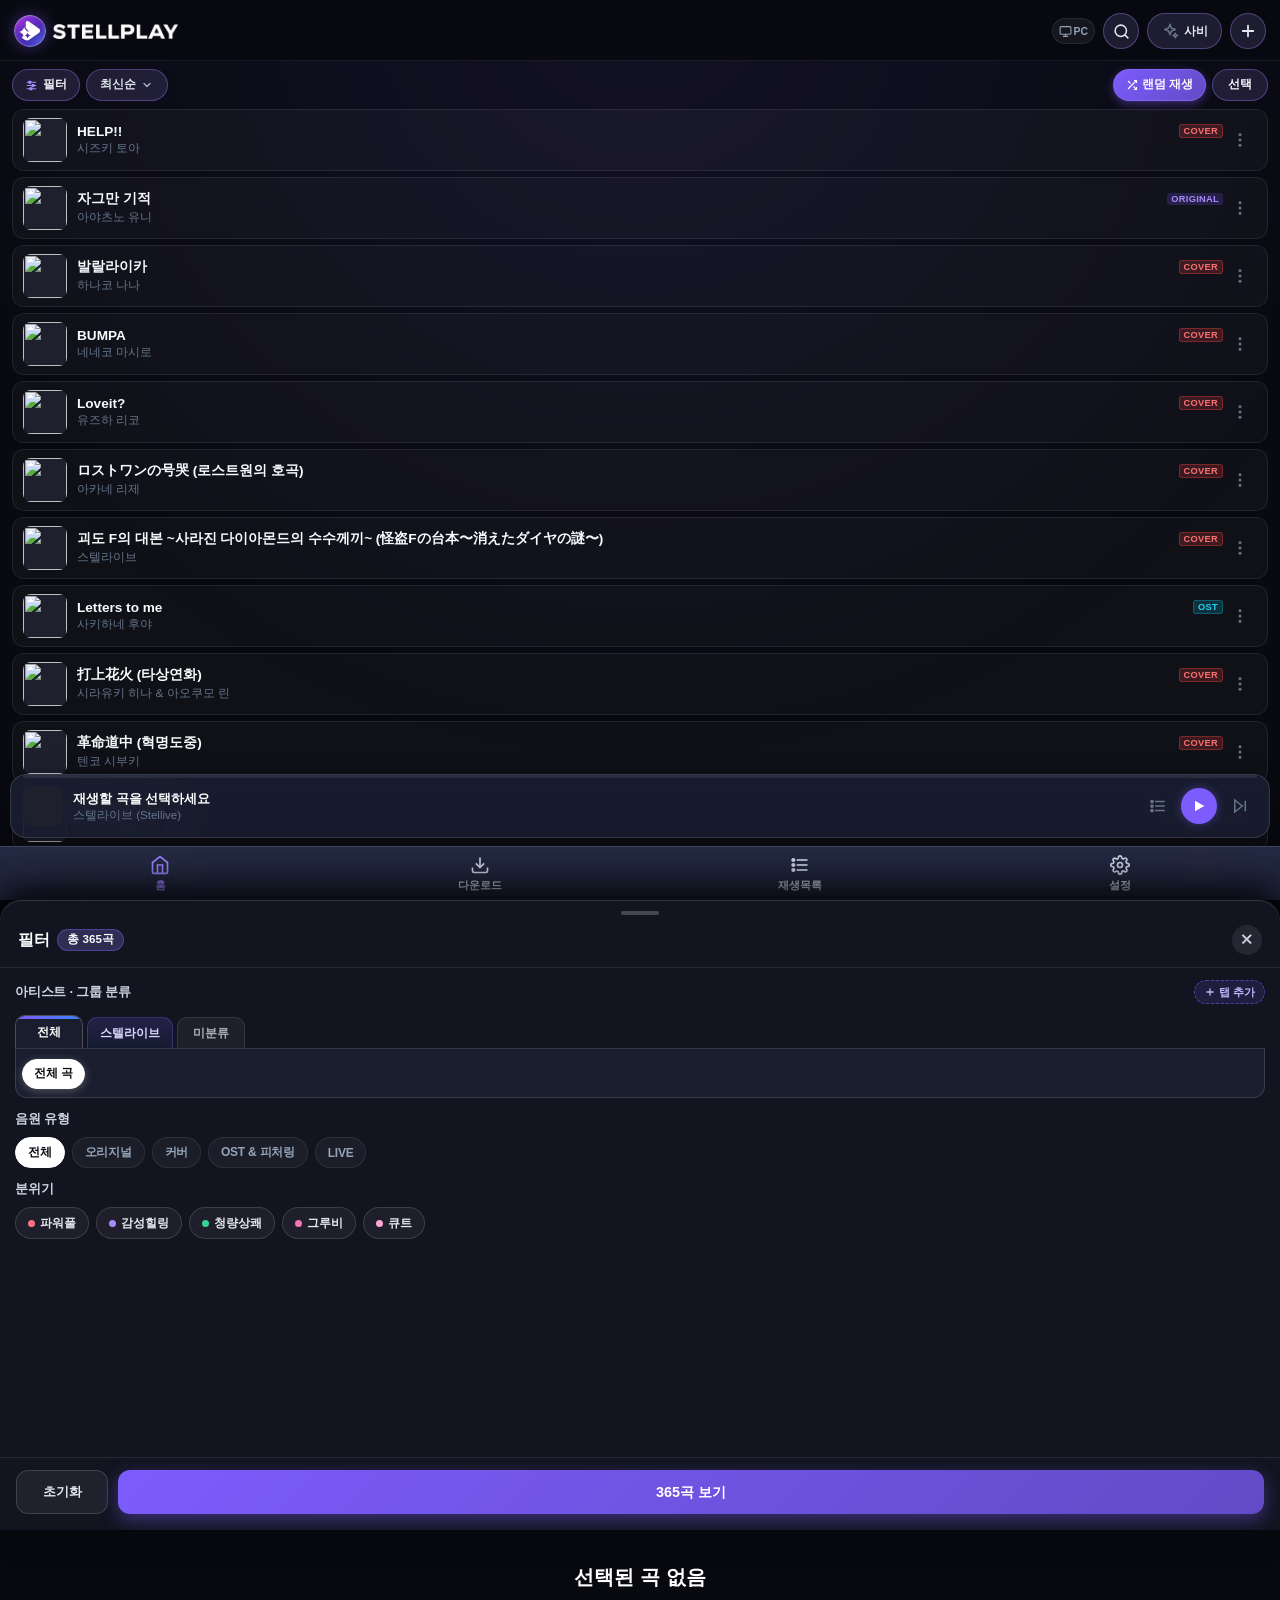
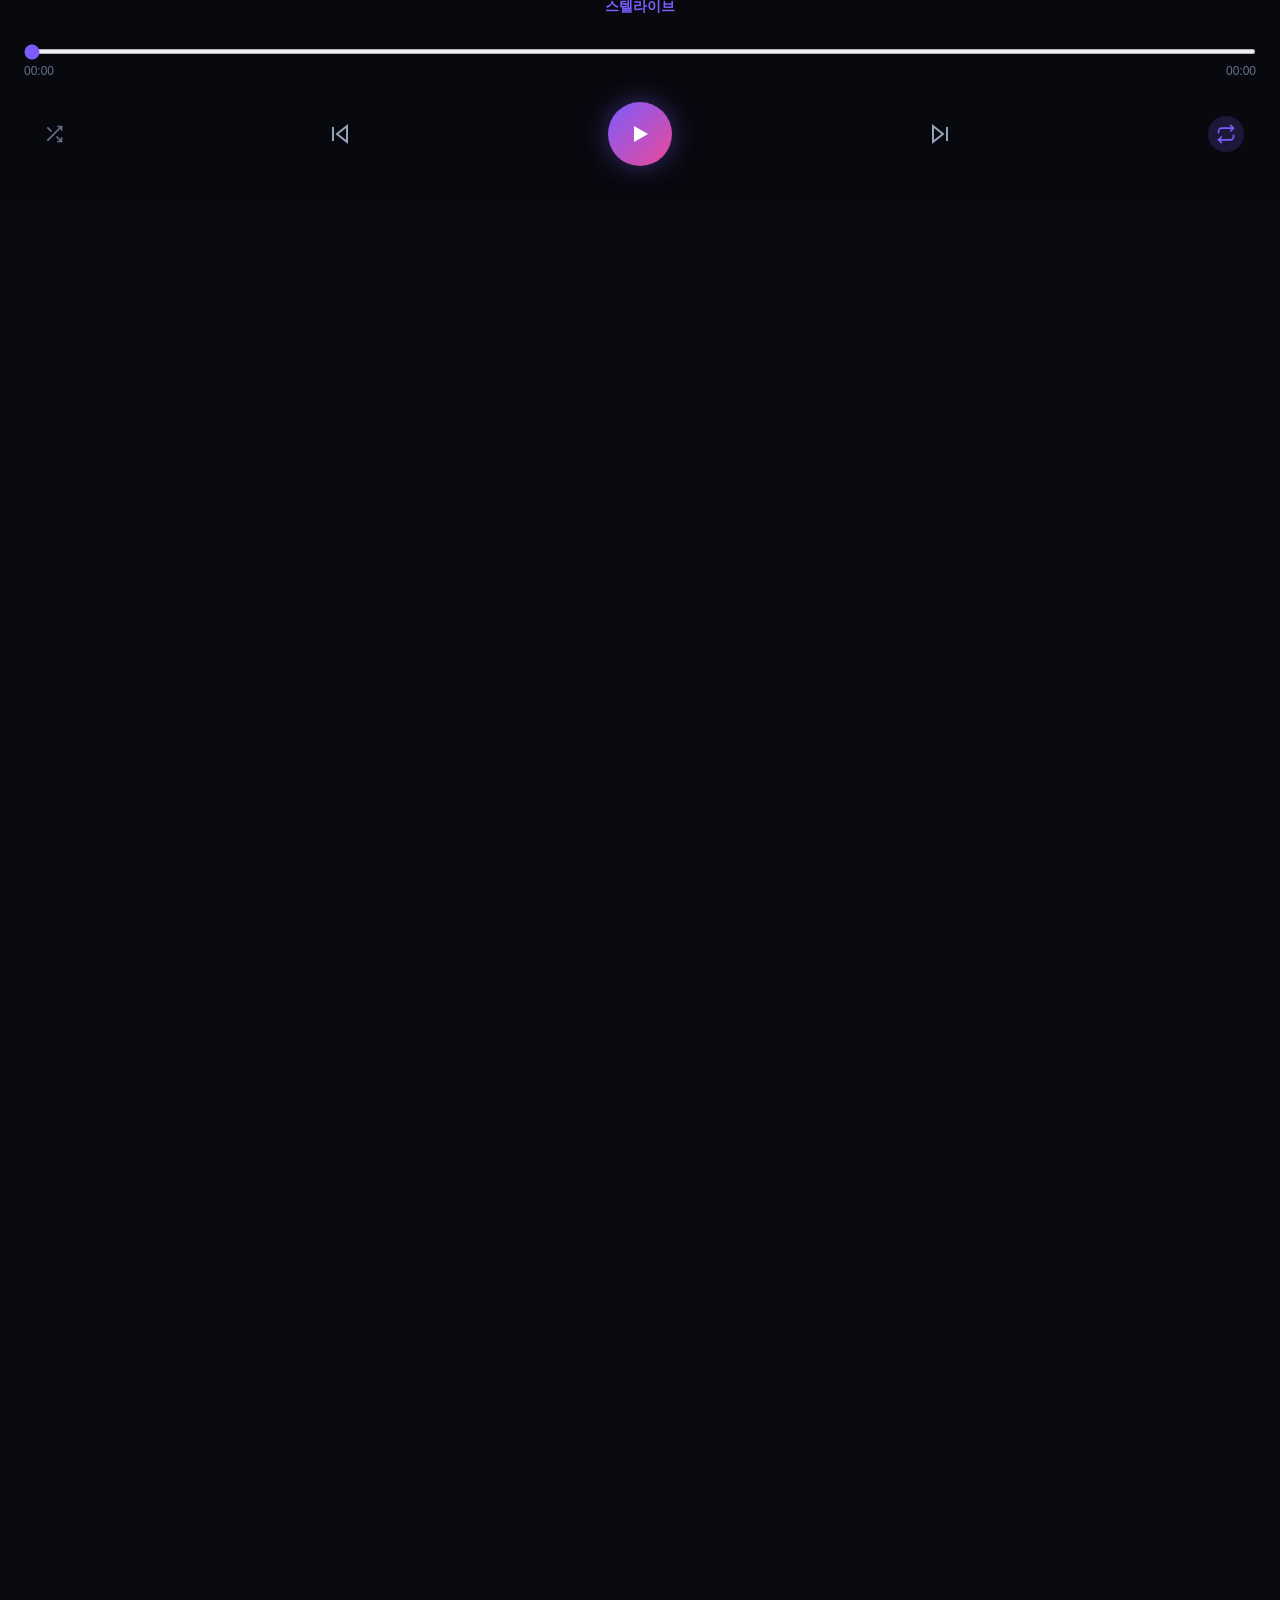
==== commit eea153db: "feat: StellPlay v1.13.4 (OTA #2026112702) - split-view sync, overlay lock, in-app color picker, offl" ====
--- a/mobile/index.html
+++ b/mobile/index.html
@@ -19,7 +19,7 @@
     <link rel="manifest" href="./manifest.json">
     <link rel="icon" type="image/x-icon" href="./assets/icons/favicon.ico">
     <link rel="apple-touch-icon" href="./assets/icons/icon-192.png">
-    <link rel="stylesheet" href="./assets/css/mobile.css?v=2026112701">
+    <link rel="stylesheet" href="./assets/css/mobile.css?v=2026112702">
 </head>
 <body>
     <div id="app-container">
@@ -48,7 +48,7 @@
                         </svg>
                     </button>
                     <button class="header-sabi-btn" id="m-header-sabi-btn" type="button" title="사비 메들리 모드 온/오프">
-                        <svg width="14" height="14" viewBox="0 0 24 24" fill="none" stroke="currentColor" stroke-width="2" stroke-linecap="round" stroke-linejoin="round">
+                        <svg width="18" height="18" viewBox="0 0 24 24" fill="none" stroke="currentColor" stroke-width="2" stroke-linecap="round" stroke-linejoin="round">
                             <path d="M12 3l1.9 5.1L19 10l-5.1 1.9L12 17l-1.9-5.1L5 10l5.1-1.9L12 3z"/><path d="M19 15l.9 2.1L22 18l-2.1.9L19 21l-.9-2.1L16 18l2.1-.9L19 15z"/>
                         </svg>
                         <span id="m-header-sabi-text">사비</span>
@@ -216,21 +216,26 @@
                     </div>
                 </div>
 
-                <!-- 2열: 컴팩트 오프라인 보관함 컨트롤 바 -->
+                <!-- 2열: 저장소 게이지 바 & 컴팩트 액션 버튼 -->
                 <div class="offline-hero-card">
-                    <div class="offline-stats-row">
-                        <div class="offline-title-group">
-                            <span class="offline-header-title">오프라인 보관함</span>
+                    <div class="offline-storage-gauge-wrap">
+                        <div class="offline-storage-meta">
+                            <span class="offline-header-title">저장공간</span>
                             <span class="offline-count-num" id="offline-stats-count" style="display:none;"></span>
-                        </div>
-                        <div class="offline-size-text" id="offline-stats-size">0.0 MB 사용 중</div>
+                            <span class="offline-size-text" id="offline-stats-size">0.0 MB</span>
+                        </div>
+                        <div class="offline-gauge-track" aria-hidden="true">
+                            <div class="offline-gauge-fill-device" id="offline-gauge-device" style="width:0%;"></div>
+                            <div class="offline-gauge-fill-app" id="offline-gauge-app" style="width:0%;"></div>
+                        </div>
+                        <div class="offline-storage-sub" id="offline-storage-sub">오프라인 음원 0.0 MB</div>
                     </div>
                     <div class="offline-actions-row">
-                        <button class="btn-offline-play-all" id="btn-offline-play-all">
-                            <svg width="13" height="13" viewBox="0 0 24 24" fill="currentColor"><polygon points="6 4 20 12 6 20 6 4"/></svg>
+                        <button type="button" class="btn-offline-play-all" id="btn-offline-play-all">
+                            <svg width="12" height="12" viewBox="0 0 24 24" fill="currentColor"><polygon points="6 4 20 12 6 20 6 4"/></svg>
                             <span>전곡 재생</span>
                         </button>
-                        <button class="btn-offline-clear-all" id="btn-offline-clear-all">전체 삭제</button>
+                        <button type="button" class="btn-offline-clear-all" id="btn-offline-clear-all">전체 삭제</button>
                     </div>
                 </div>
 
@@ -330,20 +335,25 @@
                             <svg width="16" height="16" viewBox="0 0 24 24" fill="none" stroke="currentColor" stroke-width="2.2"><line x1="12" y1="5" x2="12" y2="19"/><line x1="5" y1="12" x2="19" y2="12"/></svg>
                             <span>곡 추가</span>
                         </button>
-                        <button class="btn-playlist-download" id="btn-playlist-detail-download" title="재생목록 선택 다운로드">
-                            <svg width="16" height="16" viewBox="0 0 24 24" fill="none" stroke="currentColor" stroke-width="2.2" stroke-linecap="round" stroke-linejoin="round"><path d="M21 15v4a2 2 0 0 1-2 2H5a2 2 0 0 1-2-2v-4"/><polyline points="7 10 12 15 17 10"/><line x1="12" y1="15" x2="12" y2="3"/></svg>
-                            <span>다운로드</span>
-                        </button>
-                    </div>
-
-                    <div class="m-multiselect-floating-bar playlist-select-bar" id="m-playlist-select-bar" style="display:none;">
+                        <button class="btn-playlist-download" id="btn-playlist-detail-download" title="곡 복수 선택">
+                            <svg width="16" height="16" viewBox="0 0 24 24" fill="none" stroke="currentColor" stroke-width="2.2" stroke-linecap="round" stroke-linejoin="round"><polyline points="9 11 12 14 22 4"/><path d="M21 12v7a2 2 0 0 1-2 2H5a2 2 0 0 1-2-2V5a2 2 0 0 1 2-2h11"/></svg>
+                            <span>선택</span>
+                        </button>
+                    </div>
+
+                    <div class="m-multiselect-floating-bar playlist-select-bar m-multiselect-4col" id="m-playlist-select-bar" style="display:none;">
                         <div class="multiselect-bar-info">
                             <span id="m-playlist-select-count">0곡 선택됨</span>
-                            <button class="btn-select-all-toggle" id="btn-playlist-select-all">전체 선택</button>
-                        </div>
-                        <div class="multiselect-bar-actions">
-                            <button class="btn-ms-action btn-ms-download" id="btn-playlist-select-download">선택 다운로드</button>
-                            <button class="btn-ms-action btn-ms-cancel" id="btn-playlist-select-cancel">취소</button>
+                            <div class="multiselect-bar-top-btns">
+                                <button type="button" class="btn-select-all-toggle" id="btn-playlist-select-all">전체 선택</button>
+                                <button type="button" class="btn-select-all-toggle btn-ms-top-cancel" id="btn-playlist-select-cancel">취소</button>
+                            </div>
+                        </div>
+                        <div class="multiselect-bar-actions multiselect-grid-4">
+                            <button type="button" class="btn-ms-action btn-ms-danger" id="btn-playlist-select-remove">목록 제거</button>
+                            <button type="button" class="btn-ms-action btn-ms-queue" id="btn-playlist-select-add-queue">대기열 추가</button>
+                            <button type="button" class="btn-ms-action btn-ms-download" id="btn-playlist-select-download">다운로드</button>
+                            <button type="button" class="btn-ms-action btn-ms-create-pl" id="btn-playlist-select-create-playlist">새 목록 저장</button>
                         </div>
                     </div>
 
@@ -560,7 +570,7 @@
                         </div>
                     </div>
 
-                    <hr class="m-settings-divider">
+                    <hr class="m-settings-divider" id="m-yt-host-settings-divider">
 
                     <!-- 재생 옵션 (크로스페이드 설정) -->
                     <div class="m-settings-card">
@@ -1192,10 +1202,11 @@
                         <label>탭 색상</label>
                         <div class="m-color-picker-row">
                             <div class="m-color-swatches" id="m-custom-group-swatches"></div>
-                            <label class="m-color-custom-pill" title="직접 색상 선택">
-                                <input type="color" id="m-custom-group-color" value="#7c5cfc">
+                            <button type="button" class="m-color-custom-pill" id="m-custom-group-color-btn" title="인앱 색상 설정">
+                                <span class="m-color-pill-dot" id="m-custom-group-color-dot" style="background:#7c5cfc;"></span>
                                 <span id="m-custom-group-color-hex">#7C5CFC</span>
-                            </label>
+                            </button>
+                            <input type="hidden" id="m-custom-group-color" value="#7c5cfc">
                         </div>
                     </div>
                     <div class="form-group">
@@ -1210,7 +1221,8 @@
                         <label>하위 메뉴 · 세부 탭 (멤버·유닛 등, 선택)</label>
                         <div class="m-custom-sub-list" id="m-custom-sub-list"></div>
                         <div class="m-custom-sub-add-row">
-                            <input type="color" id="m-custom-sub-color" class="m-sub-color-input" value="#38bdf8" title="하위 메뉴 색상">
+                            <button type="button" class="m-sub-color-btn" id="m-custom-sub-color-btn" title="하위 메뉴 색상 선택" style="background:#38bdf8;"></button>
+                            <input type="hidden" id="m-custom-sub-color" value="#38bdf8">
                             <input type="text" id="m-custom-sub-name" class="form-input" placeholder="하위 메뉴 이름 (예: 아이네)" maxlength="18" style="flex:1; min-width:0;">
                             <button type="button" class="btn-fetch-info" id="m-btn-add-custom-sub">추가</button>
                         </div>
@@ -1624,16 +1636,55 @@
             </div>
         </div>
 
+        <!-- 인앱 색상 설정 모달 (시스템 컬러피커 대체) -->
+        <div class="mobile-modal inapp-color-modal" id="m-modal-inapp-color-picker">
+            <div class="modal-backdrop"></div>
+            <div class="modal-content m-cp-modal-content">
+                <div class="modal-header">
+                    <span class="modal-title" id="m-color-picker-title">색상 설정</span>
+                    <button type="button" class="modal-close-btn" id="m-btn-close-color-picker" aria-label="닫기">✕</button>
+                </div>
+                <div class="m-cp-body">
+                    <div class="m-cp-preview-row">
+                        <span class="m-cp-preview-swatch" id="m-cp-preview-swatch"></span>
+                        <input type="text" class="form-input m-cp-hex-input" id="m-cp-hex-input" maxlength="7" placeholder="#7C5CFC" spellcheck="false" autocomplete="off">
+                        <button type="button" class="m-cp-default-btn" id="m-cp-btn-default" style="display:none;">기본색</button>
+                    </div>
+                    <div class="m-cp-section-label">추천 컬러</div>
+                    <div class="m-cp-presets" id="m-cp-presets"></div>
+                    <div class="m-cp-section-label">세부 조정</div>
+                    <div class="m-cp-sliders">
+                        <div class="m-cp-slider-row">
+                            <span>색조</span>
+                            <input type="range" id="m-cp-hue" class="m-cp-range m-cp-range-hue" min="0" max="360" value="252">
+                        </div>
+                        <div class="m-cp-slider-row">
+                            <span>채도</span>
+                            <input type="range" id="m-cp-sat" class="m-cp-range m-cp-range-sat" min="15" max="100" value="75">
+                        </div>
+                        <div class="m-cp-slider-row">
+                            <span>밝기</span>
+                            <input type="range" id="m-cp-lit" class="m-cp-range m-cp-range-lit" min="25" max="85" value="60">
+                        </div>
+                    </div>
+                </div>
+                <div class="modal-btn-row">
+                    <button type="button" class="btn-cancel" id="m-cp-btn-cancel">취소</button>
+                    <button type="button" class="btn-submit" id="m-cp-btn-apply">적용</button>
+                </div>
+            </div>
+        </div>
+
         <!-- 토스트 컨테이너 -->
         <div id="toast-container"></div>
     </div>
 
     <!-- 스크립트 로드 순서 -->
-    <script src="./assets/js/storage.js?v=2026112701"></script>
-    <script src="./assets/js/songs.js?v=2026112701"></script>
-    <script src="./assets/js/offline-db.js?v=2026112701"></script>
-    <script src="./assets/js/mobile-player.js?v=2026112701"></script>
-    <script src="./assets/js/mobile-app.js?v=2026112701"></script>
+    <script src="./assets/js/storage.js?v=2026112702"></script>
+    <script src="./assets/js/songs.js?v=2026112702"></script>
+    <script src="./assets/js/offline-db.js?v=2026112702"></script>
+    <script src="./assets/js/mobile-player.js?v=2026112702"></script>
+    <script src="./assets/js/mobile-app.js?v=2026112702"></script>
 
     <!-- [핵심] PWA Service Worker 등록 스크립트 (네이티브 앱 내장 WebView에서는 OTA 최신 파일 우선 반영을 위해 SW 비활성화) -->
     <script>
--- a/mobile/assets/css/mobile.css
+++ b/mobile/assets/css/mobile.css
@@ -677,6 +677,8 @@
 }
 
 .header-sabi-btn svg {
+    width: 18px;
+    height: 18px;
     color: var(--text-muted);
     transition: all 0.2s ease;
     flex-shrink: 0;
@@ -1621,25 +1623,40 @@
 /* 분위기 추천 1단계 장르 선택 팝업 스타일 */
 .mood-picker-modal-content {
     max-width: 400px;
+    box-sizing: border-box;
+    overflow-x: hidden;
 }
 .mood-picker-grid {
     display: flex;
     flex-direction: column;
     gap: 9px;
+    width: 100%;
+    box-sizing: border-box;
+    padding: 2px 0;
 }
 .mood-picker-btn {
     width: 100%;
+    box-sizing: border-box;
     padding: 12px 14px;
     border-radius: 14px;
-    border: 1px solid rgba(255, 255, 255, 0.14);
+    border: 0;
+    outline: none;
+    appearance: none;
+    -webkit-appearance: none;
+    -webkit-tap-highlight-color: transparent;
+    overflow: hidden;
+    position: relative;
+    isolation: isolate;
     background: var(--mood-grad, linear-gradient(135deg, #7c5cfc, #3b82f6));
+    background-origin: border-box;
+    background-clip: border-box;
     display: flex;
     align-items: center;
     gap: 12px;
     cursor: pointer;
     text-align: left;
     color: #ffffff;
-    box-shadow: 0 4px 14px rgba(0, 0, 0, 0.28);
+    box-shadow: inset 0 0 0 1px rgba(255, 255, 255, 0.2), 0 4px 12px rgba(0, 0, 0, 0.24);
     transition: transform 0.14s ease, box-shadow 0.14s ease;
 }
 .mood-picker-btn:active {
@@ -2347,11 +2364,11 @@
     right: 0;
     height: calc(var(--tab-height) + var(--safe-bottom));
     padding-bottom: var(--safe-bottom);
-    background: linear-gradient(180deg, rgba(24, 28, 46, 0.90) 0%, rgba(18, 22, 36, 0.94) 100%);
+    background: linear-gradient(180deg, rgba(38, 44, 70, 0.94) 0%, rgba(33, 39, 63, 0.97) 100%);
     backdrop-filter: blur(22px);
     -webkit-backdrop-filter: blur(22px);
-    border-top: 1px solid rgba(255, 255, 255, 0.11);
-    box-shadow: 0 -4px 20px rgba(0, 0, 0, 0.2);
+    border-top: 1px solid rgba(255, 255, 255, 0.14);
+    box-shadow: 0 -4px 18px rgba(0, 0, 0, 0.16);
     display: flex;
     align-items: center;
     justify-content: space-around;
@@ -2364,7 +2381,7 @@
     max-height: var(--tab-height);
     background: none;
     border: none;
-    color: var(--text-muted);
+    color: #cbd5e1;
     display: flex;
     flex-direction: column;
     align-items: center;
@@ -2381,12 +2398,14 @@
 }
 
 .tab-btn.active {
-    color: var(--theme-color);
+    color: color-mix(in srgb, var(--theme-color) 76%, #ffffff);
 }
 
 .tab-label {
-    font-size: 0.68rem;
+    font-size: 0.7rem;
     font-weight: 600;
+    color: inherit;
+    opacity: 0.96;
 }
 
 .tab-badge {
@@ -2639,65 +2658,117 @@
 
 
 /* ===================================================================
-   오프라인 보관함 뷰 (Offline View - 컴팩트 규격)
+   오프라인 보관함 뷰 (Offline View - 저장소 게이지 바 + 컴팩트 액션)
 =================================================================== */
 .offline-hero-card {
-    background: linear-gradient(135deg, rgba(16, 185, 129, 0.11), rgba(124, 92, 252, 0.10));
-    border: 1px solid rgba(16, 185, 129, 0.25);
-    border-radius: 11px;
-    padding: 8px 11px;
+    background: linear-gradient(135deg, rgba(16, 185, 129, 0.1), rgba(124, 92, 252, 0.09));
+    border: 1px solid rgba(16, 185, 129, 0.24);
+    border-radius: 12px;
+    padding: 9px 11px;
     margin-bottom: 8px;
-}
-
-.offline-stats-row {
-    display: flex;
+    display: flex;
+    align-items: center;
     justify-content: space-between;
-    align-items: center;
-    margin-bottom: 6px;
-}
-
-.offline-title-group {
-    display: flex;
-    align-items: center;
+    gap: 10px;
+}
+
+.offline-storage-gauge-wrap {
+    flex: 1;
+    min-width: 0;
+    display: flex;
+    flex-direction: column;
+    gap: 4px;
+}
+
+.offline-storage-meta {
+    display: flex;
+    align-items: baseline;
+    justify-content: space-between;
     gap: 6px;
 }
 
 .offline-header-title {
-    font-size: 0.84rem;
+    font-size: 0.78rem;
     font-weight: 800;
     color: var(--text-primary);
+    white-space: nowrap;
 }
 
 .offline-count-num {
-    font-size: 0.85rem;
+    font-size: 0.78rem;
     font-weight: 800;
     color: #fff;
 }
 
 .offline-size-text {
-    font-size: 0.74rem;
+    font-size: 0.7rem;
     color: var(--color-green);
     font-weight: 700;
+    white-space: nowrap;
+    overflow: hidden;
+    text-overflow: ellipsis;
+    font-variant-numeric: tabular-nums;
+}
+
+.offline-gauge-track {
+    position: relative;
+    width: 100%;
+    height: 6px;
+    border-radius: 999px;
+    background: rgba(255, 255, 255, 0.1);
+    overflow: hidden;
+}
+
+.offline-gauge-fill-device {
+    position: absolute;
+    left: 0;
+    top: 0;
+    bottom: 0;
+    border-radius: 999px;
+    background: rgba(148, 163, 184, 0.36);
+    transition: width 0.3s ease;
+}
+
+.offline-gauge-fill-app {
+    position: absolute;
+    left: 0;
+    top: 0;
+    bottom: 0;
+    border-radius: 999px;
+    background: linear-gradient(90deg, #10b981, var(--theme-color, #7c5cfc));
+    transition: width 0.3s ease;
+}
+
+.offline-storage-sub {
+    font-size: 0.65rem;
+    color: var(--text-secondary);
+    white-space: nowrap;
+    overflow: hidden;
+    text-overflow: ellipsis;
 }
 
 .offline-actions-row {
     display: flex;
+    align-items: center;
     gap: 6px;
+    flex-shrink: 0;
 }
 
 .btn-offline-play-all {
-    flex: 1;
-    height: 28px;
-    border-radius: 8px;
+    flex: 0 0 auto;
+    height: 31px;
+    padding: 0 11px;
+    border-radius: 9px;
     background: var(--color-green);
-    color: #000;
-    font-weight: 700;
-    font-size: 0.74rem;
+    color: #06281e;
+    font-weight: 800;
+    font-size: 0.73rem;
     border: none;
-    display: flex;
+    display: inline-flex;
     align-items: center;
     justify-content: center;
     gap: 4px;
+    white-space: nowrap;
     cursor: pointer;
 }
 .btn-offline-play-all:active {
@@ -2705,19 +2776,48 @@
 }
 
 .btn-offline-clear-all {
-    height: 28px;
+    flex: 0 0 auto;
+    height: 31px;
     padding: 0 10px;
-    border-radius: 8px;
+    border-radius: 9px;
     background: rgba(239, 68, 68, 0.15);
     color: var(--color-danger);
-    border: 1px solid rgba(239, 68, 68, 0.3);
+    border: 1px solid rgba(239, 68, 68, 0.32);
     font-size: 0.72rem;
-    font-weight: 600;
+    font-weight: 700;
     white-space: nowrap;
     cursor: pointer;
 }
 .btn-offline-clear-all:active {
     transform: scale(0.97);
+}
+
+@media (max-width: 360px) {
+    .offline-hero-card {
+        gap: 7px;
+        padding: 8px 9px;
+    }
+    .btn-offline-play-all {
+        height: 29px;
+        padding: 0 8px;
+        font-size: 0.69rem;
+    }
+    .btn-offline-clear-all {
+        height: 29px;
+        padding: 0 8px;
+        font-size: 0.69rem;
+    }
+}
+
+[data-theme="light"] .offline-hero-card {
+    background: linear-gradient(135deg, rgba(16, 185, 129, 0.08), rgba(124, 92, 252, 0.06));
+    border-color: rgba(16, 185, 129, 0.28);
+}
+[data-theme="light"] .offline-gauge-track {
+    background: rgba(15, 23, 42, 0.1);
+}
+[data-theme="light"] .offline-gauge-fill-device {
+    background: rgba(100, 116, 139, 0.3);
 }
 
 /* 토스트 알림 */
@@ -3803,8 +3903,9 @@
         border-top-right-radius: 0 !important;
     }
 
-    /* 기본 분할 모드: 재생 창이 열렸을 때 재생목록(대기열) 시트를 우측 50%에 상시 표시 */
-    body:not(.tablet-queue-collapsed) .fullscreen-sheet.open ~ .queue-sheet {
+    /* 기본 분할 모드: 재생 창이 열렸을 때 재생목록(대기열) 시트를 우측 50%에 상시 표시 (재생창과 동일 트랜지션으로 동기 이동) */
+    body:not(.tablet-queue-collapsed) .fullscreen-sheet.open ~ .queue-sheet,
+    body:not(.tablet-queue-collapsed) .fullscreen-sheet.closing-split ~ .queue-sheet {
         display: block !important;
         visibility: visible !important;
         opacity: 1 !important;
@@ -3816,6 +3917,8 @@
         bottom: 0 !important;
         background: transparent !important;
         z-index: 100 !important;
+        transition: transform 0.28s cubic-bezier(0.16, 1, 0.3, 1);
+        will-change: transform;
     }
 
     /* 태블릿 모드에서 대기열 접힘(전체화면) 상태: 재생화면이 100% 꽉 차게 확장 */
@@ -3832,12 +3935,14 @@
     }
 
     /* 태블릿 모드에서 대기열 배경 딤 제거 */
-    .fullscreen-sheet.open ~ .queue-sheet .queue-sheet-backdrop {
+    .fullscreen-sheet.open ~ .queue-sheet .queue-sheet-backdrop,
+    .fullscreen-sheet.closing-split ~ .queue-sheet .queue-sheet-backdrop {
         display: none !important;
     }
 
     /* 대기열 컨텐츠를 우측 전체 높이 패널로 확장 */
-    .fullscreen-sheet.open ~ .queue-sheet .queue-sheet-content {
+    .fullscreen-sheet.open ~ .queue-sheet .queue-sheet-content,
+    .fullscreen-sheet.closing-split ~ .queue-sheet .queue-sheet-content {
         transform: translateY(0) !important;
         height: 100vh !important;
         max-height: none !important;
@@ -7509,3 +7614,235 @@
     font-weight: 700;
     cursor: pointer;
 }
+
+/* ===================================================================
+   v1.13.4: 오버레이 뒷배경 스크롤/조작 차단, 인앱 컬러피커, 4열 선택바
+=================================================================== */
+html.m-overlay-open,
+body.m-overlay-open {
+    overflow: hidden !important;
+    overscroll-behavior: none !important;
+}
+
+body.m-overlay-open main,
+body.m-overlay-open .view-section,
+body.m-overlay-open .mobile-header,
+body.m-overlay-open .mobile-bottom-tabs,
+body.m-overlay-open .mobile-mini-player {
+    pointer-events: none !important;
+    overflow: hidden !important;
+    touch-action: none !important;
+}
+
+.modal-backdrop,
+.filter-sheet-backdrop,
+.queue-sheet-backdrop,
+.actions-backdrop {
+    touch-action: none;
+}
+
+.mobile-modal .modal-content,
+.filter-sheet-body,
+.queue-sheet-list,
+.actions-sheet-content {
+    overscroll-behavior: contain;
+}
+
+/* 재생목록 4열 다중 선택 바 */
+.multiselect-grid-4 {
+    display: grid !important;
+    grid-template-columns: repeat(4, minmax(0, 1fr)) !important;
+    gap: 5px !important;
+    width: 100%;
+}
+.multiselect-grid-4 .btn-ms-action {
+    width: 100% !important;
+    padding: 7px 2px !important;
+    font-size: 0.69rem !important;
+    text-align: center;
+    white-space: nowrap;
+}
+
+/* 인앱 색상 선택 버튼 (시스템 <input type="color"> 대체) */
+.m-color-pill-dot {
+    width: 16px;
+    height: 16px;
+    border-radius: 50%;
+    border: 1px solid rgba(255, 255, 255, 0.25);
+    flex-shrink: 0;
+}
+
+.m-sub-color-btn {
+    width: 32px;
+    height: 32px;
+    border-radius: 9px;
+    border: 2px solid rgba(255, 255, 255, 0.24);
+    padding: 0;
+    cursor: pointer;
+    flex-shrink: 0;
+    box-shadow: inset 0 0 0 2px rgba(0, 0, 0, 0.2);
+}
+
+.m-sub-color-item-btn {
+    width: 24px;
+    height: 24px;
+    border-radius: 6px;
+    border: 1.5px solid rgba(255, 255, 255, 0.25);
+    padding: 0;
+    cursor: pointer;
+    flex-shrink: 0;
+}
+
+.m-builtin-color-dot {
+    width: 15px;
+    height: 15px;
+    border-radius: 50%;
+    border: 1.5px solid rgba(255, 255, 255, 0.25);
+    flex-shrink: 0;
+}
+
+[data-theme="light"] .m-color-pill-dot,
+[data-theme="light"] .m-sub-color-btn,
+[data-theme="light"] .m-sub-color-item-btn,
+[data-theme="light"] .m-builtin-color-dot {
+    border-color: rgba(15, 23, 42, 0.22);
+}
+
+/* 인앱 색상 설정 모달 */
+.inapp-color-modal {
+    z-index: 1450 !important;
+}
+
+.m-cp-modal-content {
+    max-width: 360px !important;
+    padding: 18px !important;
+}
+
+.m-cp-body {
+    display: flex;
+    flex-direction: column;
+    gap: 12px;
+    margin: 4px 0 12px;
+}
+
+.m-cp-preview-row {
+    display: flex;
+    align-items: center;
+    gap: 8px;
+}
+
+.m-cp-preview-swatch {
+    width: 36px;
+    height: 36px;
+    border-radius: 10px;
+    border: 2px solid rgba(255, 255, 255, 0.22);
+    flex-shrink: 0;
+    box-shadow: 0 2px 8px rgba(0, 0, 0, 0.25);
+}
+
+.m-cp-hex-input {
+    flex: 1;
+    min-width: 0;
+    font-family: ui-monospace, SFMono-Regular, Menlo, monospace !important;
+    font-weight: 700 !important;
+    text-transform: uppercase;
+    letter-spacing: 0.5px;
+}
+
+.m-cp-default-btn {
+    height: 36px;
+    padding: 0 11px;
+    border-radius: 9px;
+    border: 1px solid rgba(255, 255, 255, 0.14);
+    background: rgba(255, 255, 255, 0.06);
+    color: var(--text-secondary);
+    font-size: 0.74rem;
+    font-weight: 700;
+    white-space: nowrap;
+    cursor: pointer;
+}
+
+.m-cp-section-label {
+    font-size: 0.73rem;
+    font-weight: 700;
+    color: var(--text-secondary);
+}
+
+.m-cp-presets {
+    display: grid;
+    grid-template-columns: repeat(5, minmax(0, 1fr));
+    gap: 8px;
+}
+
+.m-cp-swatch-btn {
+    width: 100%;
+    height: 32px;
+    border-radius: 9px;
+    border: 2px solid transparent;
+    cursor: pointer;
+    transition: transform 0.12s ease, border-color 0.12s ease;
+}
+
+.m-cp-swatch-btn.active {
+    border-color: #ffffff;
+    transform: scale(1.06);
+    box-shadow: 0 0 0 2px rgba(124, 92, 252, 0.5);
+}
+
+.m-cp-sliders {
+    display: flex;
+    flex-direction: column;
+    gap: 9px;
+}
+
+.m-cp-slider-row {
+    display: flex;
+    align-items: center;
+    gap: 10px;
+}
+
+.m-cp-slider-row span {
+    width: 30px;
+    font-size: 0.73rem;
+    font-weight: 700;
+    color: var(--text-secondary);
+    flex-shrink: 0;
+}
+
+.m-cp-range {
+    flex: 1;
+    height: 8px;
+    border-radius: 999px;
+    appearance: none;
+    -webkit-appearance: none;
+    outline: none;
+    cursor: pointer;
+}
+
+.m-cp-range-hue {
+    background: linear-gradient(90deg, #ef4444, #eab308, #22c55e, #06b6d4, #3b82f6, #a855f7, #ec4899, #ef4444);
+}
+
+.m-cp-range::-webkit-slider-thumb {
+    -webkit-appearance: none;
+    appearance: none;
+    width: 18px;
+    height: 18px;
+    border-radius: 50%;
+    background: #ffffff;
+    border: 2px solid #0f172a;
+    box-shadow: 0 1px 4px rgba(0, 0, 0, 0.45);
+    cursor: pointer;
+}
+
+[data-theme="light"] .m-cp-default-btn {
+    background: #f1f5f9;
+    border-color: rgba(15, 23, 42, 0.12);
+    color: #334155;
+}
+[data-theme="light"] .m-cp-preview-swatch {
+    border-color: rgba(15, 23, 42, 0.2);
+}
+[data-theme="light"] .m-cp-swatch-btn.active {
+    border-color: #0f172a;
+}
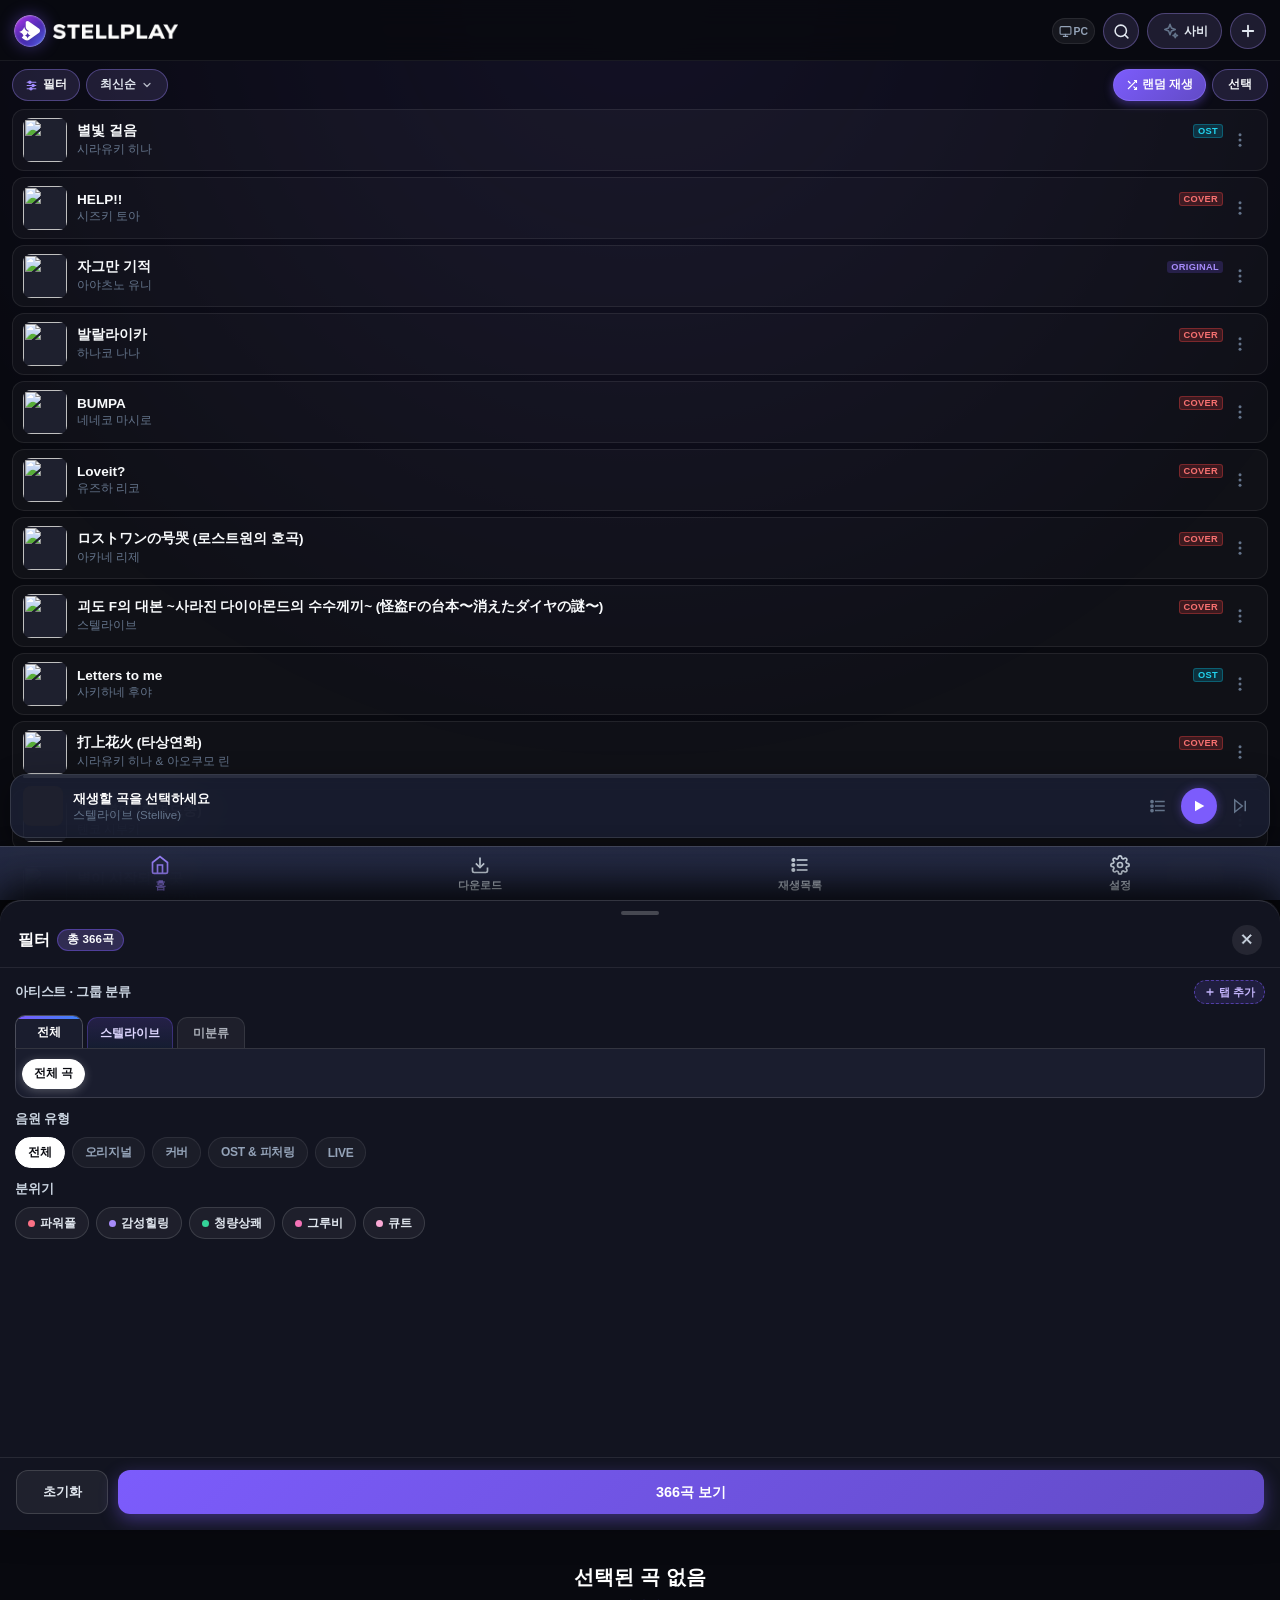
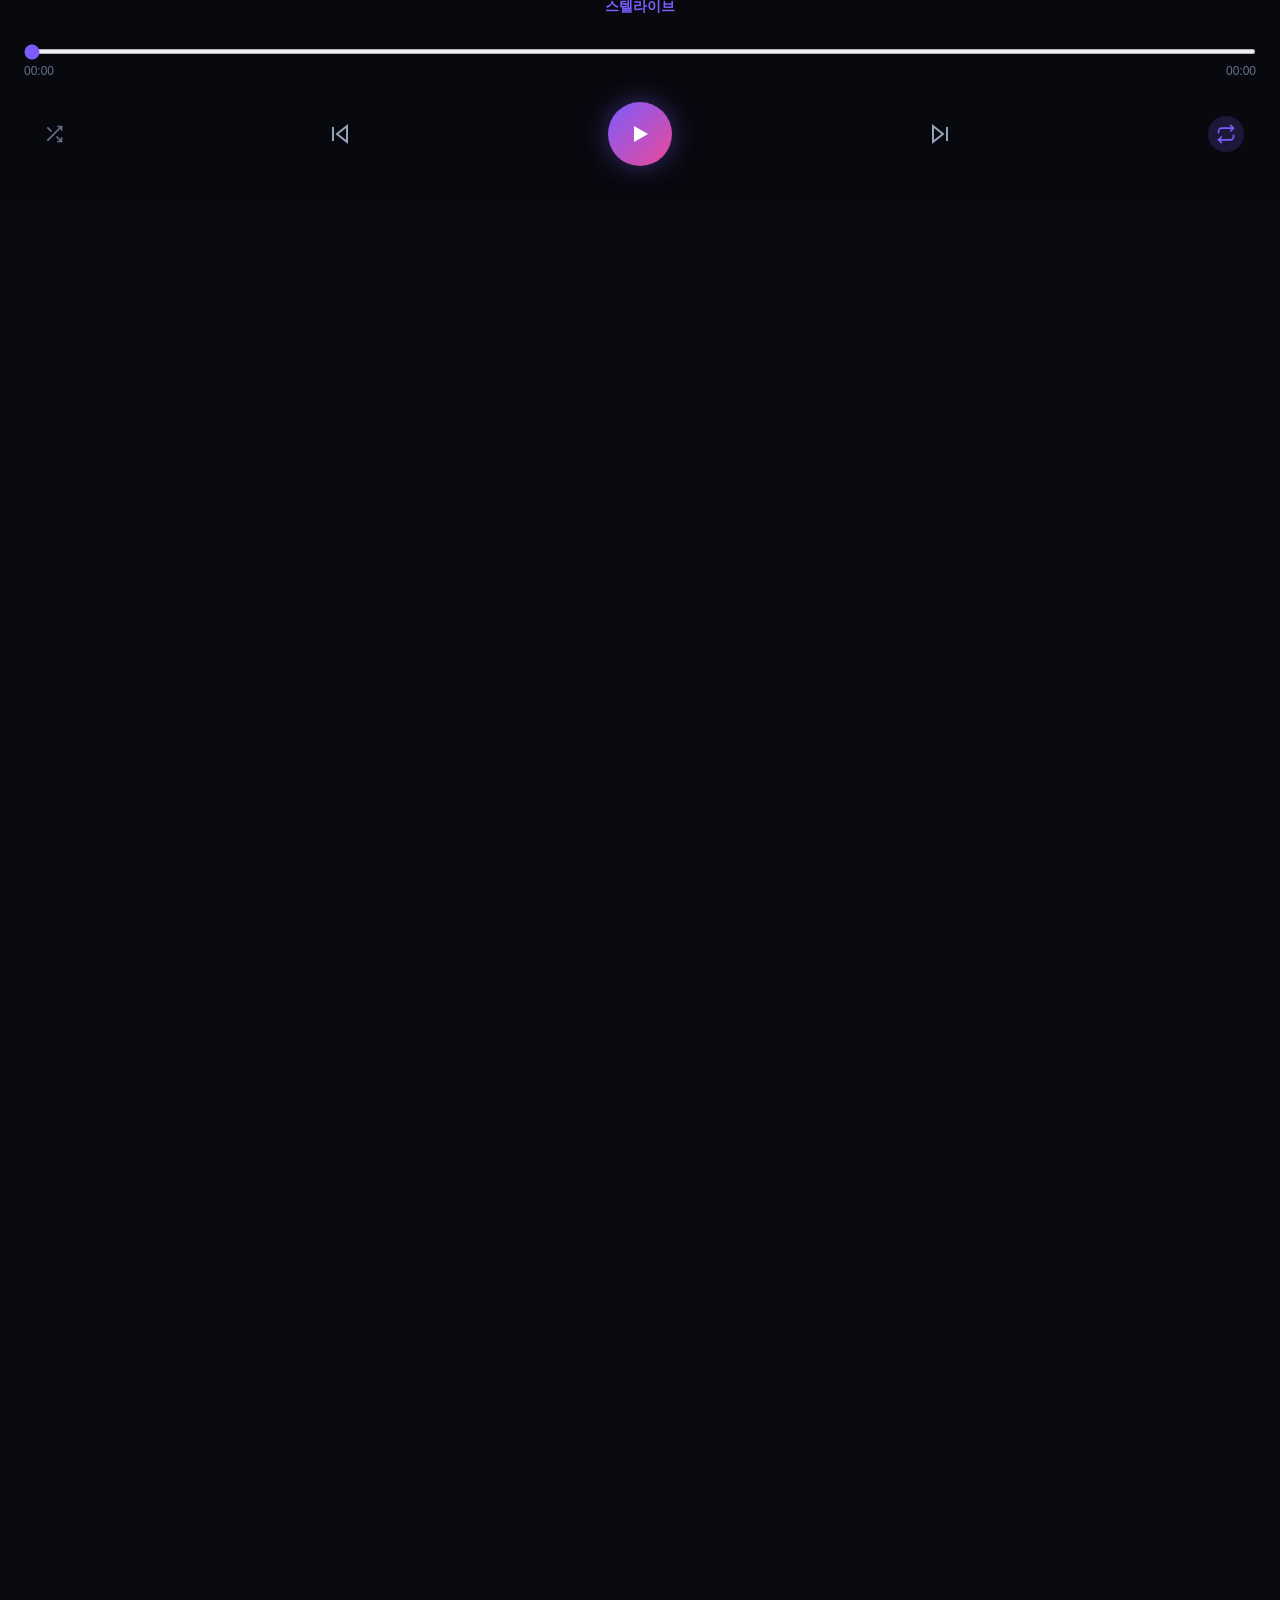
==== commit 7618939f: "feat: StellPlay v1.13.5 (OTA #2026112703) - Hina OST, sheet drag close, light-mode contrast, scroll " ====
--- a/mobile/index.html
+++ b/mobile/index.html
@@ -19,7 +19,7 @@
     <link rel="manifest" href="./manifest.json">
     <link rel="icon" type="image/x-icon" href="./assets/icons/favicon.ico">
     <link rel="apple-touch-icon" href="./assets/icons/icon-192.png">
-    <link rel="stylesheet" href="./assets/css/mobile.css?v=2026112702">
+    <link rel="stylesheet" href="./assets/css/mobile.css?v=2026112703">
 </head>
 <body>
     <div id="app-container">
@@ -268,8 +268,11 @@
                         </div>
                         <div class="playlists-header-actions">
                             <button type="button" class="btn-mood-playlist-top" id="btn-open-mood-home" title="분위기별 20곡 추천">
-                                <svg width="13" height="13" viewBox="0 0 24 24" fill="none" stroke="currentColor" stroke-width="2.2">
-                                    <path d="M12 2l2.4 7.4H22l-6.2 4.5 2.4 7.4L12 16.8l-6.2 4.5 2.4-7.4L2 9.4h7.6z"/>
+                                <svg width="14" height="14" viewBox="0 0 24 24" fill="none" stroke="currentColor" stroke-width="2.1" stroke-linecap="round" stroke-linejoin="round">
+                                    <path d="M9 18V5l10-2v10"/>
+                                    <circle cx="6.5" cy="18" r="2.5"/>
+                                    <circle cx="16.5" cy="13.5" r="2.5"/>
+                                    <path d="M20.5 4l.8 1.9 1.9.8-1.9.8-.8 1.9-.8-1.9-1.9-.8 1.9-.8z" fill="currentColor" stroke="none"/>
                                 </svg>
                                 <span>분위기 추천</span>
                             </button>
@@ -372,21 +375,18 @@
                                     <svg width="15" height="15" viewBox="0 0 24 24" fill="none" stroke="currentColor" stroke-width="2.1" stroke-linecap="round" stroke-linejoin="round"><path d="M12 2v4"/><path d="M12 18v4"/><path d="M4.93 4.93l2.83 2.83"/><path d="M16.24 16.24l2.83 2.83"/><path d="M2 12h4"/><path d="M18 12h4"/></svg>
                                     <span>앱 버전 및 실시간 업데이트</span>
                                 </div>
-                                <div style="font-size:0.75rem; color:var(--text-muted); margin-top:2px;">
-                                    신곡 추가 및 UI 개선사항은 앱 재설치 없이 실시간 자동 동기화됩니다.
-                                </div>
-                            </div>
-                            <span id="m-app-version-badge" style="font-size:0.72rem; padding:3px 8px; border-radius:10px; background:rgba(99,102,241,0.15); color:#818cf8; font-weight:700; white-space:nowrap;">
-                                v1.12.2
+                            </div>
+                            <span id="m-app-version-badge" class="m-set-badge-accent">
+                                v1.13.5
                             </span>
                         </div>
-                        <div id="m-ota-info-text" style="font-size:0.75rem; color:var(--text-secondary); background:rgba(255,255,255,0.03); padding:8px 10px; border-radius:8px; border:1px solid var(--border-glass); line-height:1.4;">
+                        <div id="m-ota-info-text" class="m-set-box">
                             실시간 패치 상태: <span id="m-ota-version-text" style="color:var(--color-green); font-weight:700;">확인 중...</span>
                         </div>
 
                         <!-- 네이티브 APK 업데이트 알림 영역 (새 APK 출시 시 활성화) -->
                         <div id="m-apk-update-banner" style="display:none; flex-direction:column; gap:8px; background:rgba(234,179,8,0.12); border:1px solid rgba(234,179,8,0.3); border-radius:10px; padding:10px;">
-                            <div style="display:flex; align-items:center; gap:6px; color:#eab308; font-weight:700; font-size:0.82rem;">
+                            <div style="display:flex; align-items:center; gap:6px; color:#d97706; font-weight:700; font-size:0.82rem;">
                                 <svg width="15" height="15" viewBox="0 0 24 24" fill="none" stroke="currentColor" stroke-width="2.2"><path d="M21 15v4a2 2 0 0 1-2 2H5a2 2 0 0 1-2-2v-4"/><polyline points="7 10 12 15 17 10"/><line x1="12" y1="15" x2="12" y2="3"/></svg>
                                 <span id="m-apk-banner-title">새 네이티브 앱(APK) 업데이트 가능</span>
                             </div>
@@ -399,42 +399,42 @@
                                     <span>APK 다운로드 중...</span>
                                     <span id="m-apk-progress-text">0%</span>
                                 </div>
-                                <div style="width:100%; height:5px; background:rgba(255,255,255,0.1); border-radius:3px; overflow:hidden;">
+                                <div style="width:100%; height:5px; background:rgba(128,128,128,0.2); border-radius:3px; overflow:hidden;">
                                     <div id="m-apk-progress-bar" style="width:0%; height:100%; background:#eab308; transition:width 0.2s;"></div>
                                 </div>
                             </div>
                         </div>
 
                         <!-- 수동 APK 버전 다운로드 (버전 탐색 시 선택적 설치) -->
-                        <div id="m-apk-manual-box" style="display:none; flex-direction:column; gap:8px; background:rgba(255,255,255,0.03); border:1px solid var(--border-glass); border-radius:10px; padding:10px;">
+                        <div id="m-apk-manual-box" class="m-set-box" style="display:none; flex-direction:column; gap:8px;">
                             <div style="display:flex; justify-content:space-between; align-items:center;">
                                 <div style="display:flex; align-items:center; gap:6px;">
                                     <span style="font-size:0.8rem; font-weight:700; color:var(--text-primary);">최신 정식 APK 패키지</span>
-                                    <span id="m-apk-manual-badge" style="font-size:0.7rem; padding:1px 6px; border-radius:6px; background:rgba(99,102,241,0.2); color:#a5b4fc; font-weight:700;">v1.11.10</span>
+                                    <span id="m-apk-manual-badge" class="m-set-badge-accent" style="font-size:0.7rem; padding:1px 6px; border-radius:6px;">v1.13.5</span>
                                 </div>
                                 <span style="font-size:0.7rem; color:var(--text-muted);">수동 설치</span>
                             </div>
                             <div id="m-apk-manual-desc" style="font-size:0.72rem; color:var(--text-muted); line-height:1.4;">
-                                신곡 및 UI 패치는 이미 실시간(OTA)으로 최신 상태입니다. APK 파일 재설치를 원하시는 경우에만 직접 다운로드하여 설치할 수 있습니다.
-                            </div>
-                            <button id="btn-manual-download-apk" style="width:100%; height:34px; border-radius:8px; background:rgba(99,102,241,0.15); border:1px solid rgba(99,102,241,0.35); color:#a5b4fc; font-weight:700; font-size:0.8rem; cursor:pointer; display:flex; align-items:center; justify-content:center; gap:6px;">
+                                필요 시 최신 APK를 직접 다운로드하여 설치할 수 있습니다.
+                            </div>
+                            <button id="btn-manual-download-apk" class="m-set-btn-accent" style="width:100%; height:34px; font-size:0.8rem;">
                                 <svg width="13" height="13" viewBox="0 0 24 24" fill="none" stroke="currentColor" stroke-width="2.2"><path d="M21 15v4a2 2 0 0 1-2 2H5a2 2 0 0 1-2-2v-4"/><polyline points="7 10 12 15 17 10"/><line x1="12" y1="15" x2="12" y2="3"/></svg>
-                                <span>최신 APK 직접 다운로드 & 설치</span>
+                                <span>최신 APK 직접 다운로드 &amp; 설치</span>
                             </button>
                         </div>
 
                         <div style="display:flex; gap:8px;">
-                            <button id="btn-check-app-update" style="flex:1; height:38px; border-radius:8px; background:rgba(99,102,241,0.15); border:1px solid rgba(99,102,241,0.35); color:#a5b4fc; font-weight:700; font-size:0.82rem; display:flex; align-items:center; justify-content:center; gap:6px; cursor:pointer;">
+                            <button id="btn-check-app-update" class="m-set-btn-accent" style="flex:1; height:38px;">
                                 <svg id="icon-update-refresh" width="14" height="14" viewBox="0 0 24 24" fill="none" stroke="currentColor" stroke-width="2">
                                     <path d="M21.5 2v6h-6M21.34 15.57a10 10 0 1 1-.57-8.38l5.67-5.67"/>
                                 </svg>
-                                <span>업데이트 지금 확인</span>
+                                <span>업데이트 확인</span>
                             </button>
-                            <button id="btn-open-patchnotes" title="패치노트 확인" style="height:38px; padding:0 12px; border-radius:8px; background:rgba(255,255,255,0.06); border:1px solid var(--border-glass); color:var(--text-secondary); font-weight:600; font-size:0.82rem; cursor:pointer; display:flex; align-items:center; justify-content:center; gap:4px;">
+                            <button id="btn-open-patchnotes" title="패치노트 확인" class="m-set-btn-ghost" style="height:38px; padding:0 12px;">
                                 <svg width="13" height="13" viewBox="0 0 24 24" fill="none" stroke="currentColor" stroke-width="2"><path d="M14 2H6a2 2 0 0 0-2 2v16a2 2 0 0 0 2 2h12a2 2 0 0 0 2-2V8z"/><polyline points="14 2 14 8 20 8"/><line x1="16" y1="13" x2="8" y2="13"/><line x1="16" y1="17" x2="8" y2="17"/><polyline points="10 9 9 9 8 9"/></svg>
                                 <span>패치노트</span>
                             </button>
-                            <button id="btn-reset-app-update" title="버전 선택 복원 및 이전 롤백" style="height:38px; padding:0 12px; border-radius:8px; background:rgba(255,255,255,0.06); border:1px solid var(--border-glass); color:var(--text-secondary); font-weight:600; font-size:0.82rem; cursor:pointer; display:flex; align-items:center; justify-content:center; gap:4px;">
+                            <button id="btn-reset-app-update" title="버전 선택 복원 및 이전 롤백" class="m-set-btn-ghost" style="height:38px; padding:0 12px;">
                                 <svg width="13" height="13" viewBox="0 0 24 24" fill="none" stroke="currentColor" stroke-width="2"><polyline points="1 4 1 10 7 10"/><path d="M3.51 15a9 9 0 1 0 2.13-9.36L1 10"/></svg>
                                 <span>복원</span>
                             </button>
@@ -452,7 +452,7 @@
                                     <span>분류 탭 및 하위 메뉴 관리</span>
                                 </div>
                                 <div style="font-size:0.75rem; color:var(--text-muted); margin-top:2px;">
-                                    사용자 가수/그룹 탭과 세부 하위 메뉴, 각 탭 색상을 자유롭게 추가·수정합니다.
+                                    그룹·하위 탭과 색상을 자유롭게 관리합니다.
                                 </div>
                             </div>
                             <button type="button" class="m-settings-mini-add-btn" id="m-settings-add-custom-group">
@@ -480,14 +480,14 @@
                                 <span>라이브러리 동기화 및 관리</span>
                             </div>
                         </div>
-                        <button id="btn-sync-songs-settings" style="width:100%; height:38px; border-radius:8px; background:rgba(56,189,248,0.12); border:1px solid rgba(56,189,248,0.3); color:#38bdf8; font-weight:700; font-size:0.82rem; display:flex; align-items:center; justify-content:center; gap:6px; cursor:pointer;">
+                        <button id="btn-sync-songs-settings" class="m-set-btn-cyan" style="width:100%; height:38px;">
                             <svg width="14" height="14" viewBox="0 0 24 24" fill="none" stroke="currentColor" stroke-width="2">
                                 <polyline points="23 4 23 10 17 10"/><polyline points="1 20 1 14 7 14"/>
                                 <path d="M3.51 9a9 9 0 0 1 14.85-3.36L23 10M1 14l4.64 4.36A9 9 0 0 0 20.49 15"/>
                             </svg>
                             공식 신곡 자동 탐색
                         </button>
-                        <button id="btn-restore-hidden-settings" style="width:100%; height:38px; border-radius:8px; background:rgba(255,255,255,0.06); border:1px solid var(--border-glass); color:var(--text-secondary); font-weight:600; font-size:0.82rem; cursor:pointer;">
+                        <button id="btn-restore-hidden-settings" class="m-set-btn-ghost" style="width:100%; height:38px;">
                             숨겨진 곡 관리 및 복원
                         </button>
                     </div>
@@ -503,16 +503,13 @@
                                     <span>스트리밍 캐시 데이터 관리</span>
                                 </div>
                                 <div style="font-size:0.75rem; color:var(--text-muted); margin-top:2px;">
-                                    음성모드 재생 시 자동으로 누적된 고음질 로컬 캐시입니다.
+                                    음성모드 재생 시 자동 저장되는 임시 캐시입니다.
                                 </div>
                             </div>
-                            <span id="m-cache-size-badge" style="font-size:0.75rem; padding:3px 8px; border-radius:10px; background:rgba(56,189,248,0.15); color:#38bdf8; font-weight:700; white-space:nowrap;">0.0 MB / 500 MB</span>
-                        </div>
-                        <div style="font-size:0.75rem; color:var(--text-muted); line-height:1.4;">
-                            자주 듣는 곡은 기기에 안전하게 캐시되어 데이터를 다시 소모하지 않고 즉시 재생됩니다.
+                            <span id="m-cache-size-badge" class="m-set-badge-cyan">0.0 MB / 500 MB</span>
                         </div>
                         <div style="display:flex; gap:8px; margin-top:2px;">
-                            <button id="btn-clear-cache-settings" style="flex:1; height:38px; border-radius:8px; background:rgba(239,68,68,0.12); border:1px solid rgba(239,68,68,0.3); color:#ef4444; font-weight:700; font-size:0.82rem; display:flex; align-items:center; justify-content:center; gap:6px; cursor:pointer;">
+                            <button id="btn-clear-cache-settings" class="m-set-btn-danger" style="flex:1; height:38px;">
                                 <svg width="14" height="14" viewBox="0 0 24 24" fill="none" stroke="currentColor" stroke-width="2">
                                     <polyline points="3 6 5 6 21 6"></polyline><path d="M19 6v14a2 2 0 0 1-2 2H7a2 2 0 0 1-2-2V6m3 0V4a2 2 0 0 1 2-2h4a2 2 0 0 1 2 2v2"></path>
                                 </svg>
@@ -531,16 +528,13 @@
                                     <svg width="15" height="15" viewBox="0 0 24 24" fill="none" stroke="currentColor" stroke-width="2.1" stroke-linecap="round" stroke-linejoin="round"><circle cx="12" cy="12" r="5"/><line x1="12" y1="1" x2="12" y2="3"/><line x1="12" y1="21" x2="12" y2="23"/><line x1="4.22" y1="4.22" x2="5.64" y2="5.64"/><line x1="18.36" y1="18.36" x2="19.78" y2="19.78"/><line x1="1" y1="12" x2="3" y2="12"/><line x1="21" y1="12" x2="23" y2="12"/></svg>
                                     <span>화면 테마 모드</span>
                                 </div>
-                                <div style="font-size:0.75rem; color:var(--text-muted); margin-top:2px;">
-                                    다크 모드 또는 화사한 라이트 모드를 선택합니다.
-                                </div>
-                            </div>
-                            <div class="m-theme-toggle" id="m-theme-toggle" style="display:flex; flex-shrink:0; background:rgba(255,255,255,0.06); border:1px solid var(--border-glass); border-radius:20px; padding:3px; gap:2px;">
-                                <button type="button" class="m-theme-btn active" id="m-btn-theme-dark" data-theme="dark" style="border:none; background:transparent; color:var(--text-secondary); padding:5px 10px; border-radius:16px; font-size:0.75rem; font-weight:700; cursor:pointer; display:flex; align-items:center; gap:4px; white-space:nowrap;">
+                            </div>
+                            <div class="m-theme-toggle m-set-toggle-track" id="m-theme-toggle">
+                                <button type="button" class="m-theme-btn active" id="m-btn-theme-dark" data-theme="dark" style="border:none; background:transparent; padding:5px 10px; border-radius:16px; font-size:0.75rem; font-weight:700; cursor:pointer; display:flex; align-items:center; gap:4px; white-space:nowrap;">
                                     <svg width="12" height="12" viewBox="0 0 24 24" fill="none" stroke="currentColor" stroke-width="2.2"><path d="M21 12.79A9 9 0 1 1 11.21 3 7 7 0 0 0 21 12.79z"/></svg>
                                     <span>다크</span>
                                 </button>
-                                <button type="button" class="m-theme-btn" id="m-btn-theme-light" data-theme="light" style="border:none; background:transparent; color:var(--text-secondary); padding:5px 10px; border-radius:16px; font-size:0.75rem; font-weight:700; cursor:pointer; display:flex; align-items:center; gap:4px; white-space:nowrap;">
+                                <button type="button" class="m-theme-btn" id="m-btn-theme-light" data-theme="light" style="border:none; background:transparent; padding:5px 10px; border-radius:16px; font-size:0.75rem; font-weight:700; cursor:pointer; display:flex; align-items:center; gap:4px; white-space:nowrap;">
                                     <svg width="12" height="12" viewBox="0 0 24 24" fill="none" stroke="currentColor" stroke-width="2.2"><circle cx="12" cy="12" r="5"/><line x1="12" y1="1" x2="12" y2="3"/><line x1="12" y1="21" x2="12" y2="23"/><line x1="4.22" y1="4.22" x2="5.64" y2="5.64"/><line x1="18.36" y1="18.36" x2="19.78" y2="19.78"/></svg>
                                     <span>라이트</span>
                                 </button>
@@ -559,12 +553,12 @@
                                     <span>YouTube Premium 호스트 연동 (웹)</span>
                                 </div>
                                 <div style="font-size:0.74rem; color:var(--text-muted); margin-top:2px;">
-                                    끄면 저광고 임베드(nocookie) 사용. YouTube Premium 로그인 브라우저일 때만 켜세요.
+                                    브라우저에서 YouTube Premium 로그인 시 광고 없이 재생합니다.
                                 </div>
                             </div>
                             <label style="position:relative; display:inline-block; width:44px; height:24px; cursor:pointer; flex-shrink:0; margin:0;">
                                 <input type="checkbox" id="m-yt-standard-host-toggle" style="opacity:0; width:0; height:0;">
-                                <span id="m-yt-host-toggle-switch" style="position:absolute; cursor:pointer; top:0; left:0; right:0; bottom:0; background-color:rgba(255,255,255,0.16); transition:0.3s; border-radius:24px;"></span>
+                                <span id="m-yt-host-toggle-switch" class="m-yt-toggle-track" style="position:absolute; cursor:pointer; top:0; left:0; right:0; bottom:0; transition:0.3s; border-radius:24px;"></span>
                                 <span id="m-yt-host-toggle-knob" style="position:absolute; height:18px; width:18px; left:3px; bottom:3px; background-color:white; transition:0.3s; border-radius:50%; transform:translateX(0); pointer-events:none;"></span>
                             </label>
                         </div>
@@ -589,7 +583,7 @@
                             </label>
                         </div>
                         <div style="font-size:0.75rem; color:var(--text-muted); line-height:1.4;">
-                            노래가 끝날 때 다음 곡이 서서히 겹치며 볼륨이 교차됩니다 (5초 ~ 15초, 1초 단위 조절).
+                            곡 전환 시 다음 곡과 부드럽게 겹칩니다 (5~15초).
                         </div>
                         <div id="m-crossfade-slider-wrap" style="display:flex; flex-direction:column; gap:6px; padding:4px 0; transition:opacity 0.2s;">
                             <input type="range" id="m-crossfade-slider" min="5" max="15" step="1" value="10" style="width:100%; accent-color:var(--theme-color); cursor:pointer; height:6px;">
@@ -1438,8 +1432,8 @@
                         <span id="m-pl-add-filtered-count" style="color:var(--text-muted); font-size:0.72rem;">(0곡)</span>
                     </div>
                     <div style="display:flex; gap:6px;">
-                        <button type="button" id="m-btn-pl-add-select-all" style="background:rgba(255,255,255,0.06); border:1px solid var(--border-glass); color:var(--text-secondary); padding:3px 8px; border-radius:6px; font-size:0.72rem; cursor:pointer;">전체 선택</button>
-                        <button type="button" id="m-btn-pl-add-deselect-all" style="background:rgba(255,255,255,0.06); border:1px solid var(--border-glass); color:var(--text-secondary); padding:3px 8px; border-radius:6px; font-size:0.72rem; cursor:pointer;">선택 해제</button>
+                        <button type="button" id="m-btn-pl-add-select-all" class="m-set-btn-ghost" style="padding:3px 8px; border-radius:6px; font-size:0.72rem;">전체 선택</button>
+                        <button type="button" id="m-btn-pl-add-deselect-all" class="m-set-btn-ghost" style="padding:3px 8px; border-radius:6px; font-size:0.72rem;">선택 해제</button>
                     </div>
                 </div>
 
@@ -1465,7 +1459,7 @@
                     <button class="modal-close-btn" id="m-btn-close-sabi-editor">✕</button>
                 </div>
                 <div class="sabi-editor-body" style="overflow-y:auto; flex:1; padding:4px 0 10px;">
-                    <div class="sabi-track-info" style="display:flex; align-items:center; gap:10px; margin-bottom:14px; padding:10px; background:rgba(255,255,255,0.04); border-radius:12px; border:1px solid var(--border-glass);">
+                    <div class="sabi-track-info m-set-box" style="display:flex; align-items:center; gap:10px; margin-bottom:14px; padding:10px; border-radius:12px;">
                         <img id="m-sabi-thumb" src="" alt="" style="width:48px; height:48px; border-radius:8px; object-fit:cover;">
                         <div style="flex:1; min-width:0;">
                             <div id="m-sabi-title" style="font-weight:700; font-size:0.92rem; color:var(--text-primary); white-space:nowrap; overflow:hidden; text-overflow:ellipsis;">곡 제목</div>
@@ -1474,14 +1468,14 @@
                     </div>
 
                     <!-- 타임라인 비주얼 바 -->
-                    <div class="sabi-timeline-card" style="background:rgba(0,0,0,0.35); border-radius:12px; padding:14px; border:1px solid var(--border-glass); margin-bottom:14px;">
+                    <div class="sabi-timeline-card">
                         <div style="display:flex; justify-content:space-between; align-items:center; margin-bottom:10px;">
                             <span style="font-size:0.8rem; font-weight:700; color:var(--theme-color);">구간 타임라인</span>
-                            <span id="m-sabi-duration-badge" style="font-size:0.75rem; background:rgba(124,92,252,0.22); color:#c4b5fd; padding:2px 8px; border-radius:6px; font-weight:700;">총 30초</span>
-                        </div>
-                        <div class="sabi-visual-track" style="position:relative; width:100%; height:26px; background:rgba(255,255,255,0.08); border-radius:13px; overflow:hidden; margin-bottom:6px;">
+                            <span id="m-sabi-duration-badge" class="m-set-badge-accent">총 30초</span>
+                        </div>
+                        <div class="sabi-visual-track">
                             <div id="m-sabi-highlight-bar" style="position:absolute; top:0; bottom:0; left:20%; width:30%; background:linear-gradient(90deg, #7c5cfc, #3b82f6); border-radius:6px; opacity:0.85;"></div>
-                            <div id="m-sabi-playhead" style="position:absolute; top:0; bottom:0; left:20%; width:3px; background:#ffffff; box-shadow:0 0 6px rgba(255,255,255,0.9); display:none;"></div>
+                            <div id="m-sabi-playhead" class="m-sabi-playhead" style="display:none;"></div>
                         </div>
                         <div style="display:flex; justify-content:space-between; font-size:0.72rem; color:var(--text-muted);">
                             <span id="m-sabi-time-min">0:00</span>
@@ -1505,7 +1499,7 @@
                     <!-- 종료 지점 조작 -->
                     <div class="sabi-control-group" style="margin-bottom:14px;">
                         <div style="display:flex; justify-content:space-between; align-items:center; margin-bottom:6px;">
-                            <label style="font-size:0.82rem; font-weight:700; color:var(--text-primary);">종료 지점: <span id="m-sabi-end-label" style="color:#38bdf8;">1:15 (75초)</span></label>
+                            <label style="font-size:0.82rem; font-weight:700; color:var(--text-primary);">종료 지점: <span id="m-sabi-end-label" class="m-sabi-end-label">1:15 (75초)</span></label>
                             <div style="display:flex; gap:4px;">
                                 <button type="button" class="sabi-step-btn" id="btn-sabi-end-sub5">-5초</button>
                                 <button type="button" class="sabi-step-btn" id="btn-sabi-end-sub1">-1초</button>
@@ -1517,7 +1511,7 @@
 
                     <!-- 실시간 미리듣기 플레이 버튼 -->
                     <div style="display:flex; justify-content:center; margin:10px 0 4px;">
-                        <button type="button" id="btn-sabi-preview-toggle" class="btn-sabi-preview" style="display:inline-flex; align-items:center; gap:8px; padding:10px 24px; border-radius:24px; background:rgba(124,92,252,0.18); border:1px solid rgba(124,92,252,0.4); color:#c4b5fd; font-weight:700; font-size:0.88rem; cursor:pointer;">
+                        <button type="button" id="btn-sabi-preview-toggle" class="btn-sabi-preview m-set-btn-accent" style="padding:10px 24px; border-radius:24px; font-size:0.88rem;">
                             <svg width="18" height="18" viewBox="0 0 24 24" fill="currentColor">
                                 <polygon points="6 4 20 12 6 20 6 4"/>
                             </svg>
@@ -1574,7 +1568,7 @@
                     <span class="modal-title" style="font-weight:700; font-size:0.95rem;">StellPlay 패치노트</span>
                     <button class="modal-close-btn" id="m-btn-close-patchnotes" style="background:transparent; border:none; color:var(--text-muted); font-size:1.2rem; cursor:pointer; padding:4px 8px;">✕</button>
                 </div>
-                <div id="m-patchnotes-body" style="padding:16px 20px; overflow-y:auto; flex:1; font-size:0.78rem; line-height:1.6; color:var(--text-secondary); white-space:pre-wrap; word-break:break-word; font-family:inherit;">
+                <div id="m-patchnotes-body" class="m-patchnotes-body" style="padding:14px 16px; overflow-y:auto; flex:1; word-break:keep-all; font-family:inherit;">
                     패치노트를 불러오는 중...
                 </div>
                 <div style="padding:12px 20px; border-top:1px solid var(--border-glass); display:flex; justify-content:flex-end;">
@@ -1680,11 +1674,11 @@
     </div>
 
     <!-- 스크립트 로드 순서 -->
-    <script src="./assets/js/storage.js?v=2026112702"></script>
-    <script src="./assets/js/songs.js?v=2026112702"></script>
-    <script src="./assets/js/offline-db.js?v=2026112702"></script>
-    <script src="./assets/js/mobile-player.js?v=2026112702"></script>
-    <script src="./assets/js/mobile-app.js?v=2026112702"></script>
+    <script src="./assets/js/storage.js?v=2026112703"></script>
+    <script src="./assets/js/songs.js?v=2026112703"></script>
+    <script src="./assets/js/offline-db.js?v=2026112703"></script>
+    <script src="./assets/js/mobile-player.js?v=2026112703"></script>
+    <script src="./assets/js/mobile-app.js?v=2026112703"></script>
 
     <!-- [핵심] PWA Service Worker 등록 스크립트 (네이티브 앱 내장 WebView에서는 OTA 최신 파일 우선 반영을 위해 SW 비활성화) -->
     <script>
--- a/mobile/assets/css/mobile.css
+++ b/mobile/assets/css/mobile.css
@@ -2443,6 +2443,8 @@
     transform: translateY(100%);
     transition: transform 0.22s cubic-bezier(0.16, 1, 0.3, 1);
     will-change: transform;
+    backface-visibility: hidden;
+    -webkit-backface-visibility: hidden;
     touch-action: none;
     user-select: none;
     -webkit-user-select: none;
@@ -7846,3 +7848,435 @@
 [data-theme="light"] .m-cp-swatch-btn.active {
     border-color: #0f172a;
 }
+
+/* ===================================================================
+   v1.13.5: 깜빡임 제거 · 핸들 드래그 · 라이트모드 가독성 · 선택모드 하단 여백 · 패치노트 카드
+   =================================================================== */
+
+/* 1. 재생중 창 / 대기열 닫힘 시 순간 스냅백/깜빡임 방지 */
+.queue-sheet {
+    backface-visibility: hidden;
+    -webkit-backface-visibility: hidden;
+}
+
+@media (min-width: 650px) and (min-height: 550px) {
+    body:not(.tablet-queue-collapsed) .fullscreen-sheet:not(.open):not(.closing-split) ~ .queue-sheet:not(.open) {
+        transition: none !important;
+        visibility: hidden !important;
+        opacity: 0 !important;
+        pointer-events: none !important;
+    }
+}
+
+/* 2. 핸들 바텀시트 드래그 UX 강화 */
+.filter-sheet-handle,
+.queue-sheet-handle,
+.actions-handle {
+    cursor: grab;
+    touch-action: none;
+    user-select: none;
+    -webkit-user-select: none;
+}
+.filter-sheet-header,
+.queue-sheet-top-zone,
+.actions-track-preview {
+    touch-action: none;
+    user-select: none;
+    -webkit-user-select: none;
+}
+
+/* 6. 선택 모드 활성화 시 하단 플로팅 바에 마지막 곡이 가리지 않도록 충분한 스크롤 여백 확보 */
+body.multiselect-active #app-container,
+body.offline-select-active #app-container,
+body.playlist-select-active #app-container {
+    padding-bottom: calc(var(--tab-height) + var(--safe-bottom) + var(--mini-player-height) + 150px) !important;
+}
+
+body.multiselect-active #m-track-list-home,
+body.offline-select-active #m-track-list-offline,
+body.playlist-select-active #m-playlist-detail-tracks {
+    padding-bottom: 16px !important;
+}
+
+/* 8. 설정 시맨틱 버튼/배지 & 사비 타임라인 (다크·라이트 공용) */
+.m-set-badge-accent {
+    font-size: 0.72rem;
+    padding: 3px 8px;
+    border-radius: 10px;
+    background: rgba(99, 102, 241, 0.16);
+    color: #a5b4fc;
+    font-weight: 700;
+    white-space: nowrap;
+}
+.m-set-badge-cyan {
+    font-size: 0.75rem;
+    padding: 3px 8px;
+    border-radius: 10px;
+    background: rgba(56, 189, 248, 0.15);
+    color: #38bdf8;
+    font-weight: 700;
+    white-space: nowrap;
+}
+.m-set-box {
+    font-size: 0.75rem;
+    color: var(--text-secondary);
+    background: rgba(255, 255, 255, 0.04);
+    padding: 8px 10px;
+    border-radius: 8px;
+    border: 1px solid var(--border-glass);
+    line-height: 1.4;
+}
+.m-set-btn-accent,
+.m-set-btn-ghost,
+.m-set-btn-cyan,
+.m-set-btn-danger {
+    border-radius: 8px;
+    font-weight: 700;
+    font-size: 0.82rem;
+    display: inline-flex;
+    align-items: center;
+    justify-content: center;
+    gap: 6px;
+    cursor: pointer;
+}
+.m-set-btn-accent {
+    background: rgba(99, 102, 241, 0.16);
+    border: 1px solid rgba(99, 102, 241, 0.36);
+    color: #a5b4fc;
+}
+.m-set-btn-ghost {
+    background: rgba(255, 255, 255, 0.06);
+    border: 1px solid var(--border-glass);
+    color: var(--text-secondary);
+    font-weight: 600;
+}
+.m-set-btn-cyan {
+    background: rgba(56, 189, 248, 0.13);
+    border: 1px solid rgba(56, 189, 248, 0.32);
+    color: #38bdf8;
+}
+.m-set-btn-danger {
+    background: rgba(239, 68, 68, 0.12);
+    border: 1px solid rgba(239, 68, 68, 0.32);
+    color: #f87171;
+}
+.m-set-toggle-track {
+    display: flex;
+    flex-shrink: 0;
+    background: rgba(255, 255, 255, 0.06);
+    border: 1px solid var(--border-glass);
+    border-radius: 20px;
+    padding: 3px;
+    gap: 2px;
+}
+.m-yt-toggle-track {
+    background-color: rgba(255, 255, 255, 0.16);
+}
+.sabi-timeline-card {
+    background: rgba(0, 0, 0, 0.35);
+    border-radius: 12px;
+    padding: 14px;
+    border: 1px solid var(--border-glass);
+    margin-bottom: 14px;
+}
+.sabi-visual-track {
+    position: relative;
+    width: 100%;
+    height: 26px;
+    background: rgba(255, 255, 255, 0.08);
+    border-radius: 13px;
+    overflow: hidden;
+    margin-bottom: 6px;
+}
+.m-sabi-playhead {
+    position: absolute;
+    top: 0;
+    bottom: 0;
+    left: 20%;
+    width: 3px;
+    background: #ffffff;
+    box-shadow: 0 0 6px rgba(255, 255, 255, 0.9);
+}
+.m-sabi-end-label {
+    color: #38bdf8;
+}
+
+/* 5. 라이트 모드 전체 시인성 / 대비 전면 개선 */
+[data-theme="light"] .header-sabi-btn {
+    background: rgba(15, 23, 42, 0.05);
+    border-color: rgba(15, 23, 42, 0.14);
+    color: #1e293b;
+}
+[data-theme="light"] .header-sabi-btn.active {
+    background: var(--theme-color);
+    border-color: var(--theme-color);
+    color: #ffffff;
+}
+[data-theme="light"] .header-icon-btn {
+    background: rgba(15, 23, 42, 0.05);
+    border-color: rgba(15, 23, 42, 0.12);
+    color: #1e293b;
+}
+[data-theme="light"] .m-home-header,
+[data-theme="light"] .m-search-drawer {
+    background: rgba(248, 250, 252, 0.96);
+    border-color: rgba(15, 23, 42, 0.1);
+}
+[data-theme="light"] .m-track-title,
+[data-theme="light"] .section-title,
+[data-theme="light"] .mini-title-text,
+[data-theme="light"] .sheet-title,
+[data-theme="light"] .queue-sheet-title,
+[data-theme="light"] .actions-track-title,
+[data-theme="light"] .modal-title,
+[data-theme="light"] .m-settings-title-row,
+[data-theme="light"] .playlist-card-title {
+    color: #0f172a !important;
+}
+[data-theme="light"] .section-count,
+[data-theme="light"] .playlist-card-sub,
+[data-theme="light"] .offline-storage-sub,
+[data-theme="light"] .m-playlist-detail-sub {
+    color: #475569 !important;
+}
+[data-theme="light"] .offline-hero-card {
+    background: linear-gradient(135deg, rgba(16, 185, 129, 0.12), rgba(124, 92, 252, 0.1));
+    border-color: rgba(15, 23, 42, 0.12);
+}
+[data-theme="light"] .offline-storage-size {
+    color: #0f172a !important;
+}
+[data-theme="light"] .offline-gauge-track {
+    background: rgba(15, 23, 42, 0.12);
+}
+[data-theme="light"] .playlist-card,
+[data-theme="light"] .playlist-gallery-card,
+[data-theme="light"] .m-settings-card {
+    background: #ffffff;
+    border-color: rgba(15, 23, 42, 0.1);
+    box-shadow: 0 2px 10px rgba(15, 23, 42, 0.05);
+}
+[data-theme="light"] .m-playlist-detail-header {
+    border-bottom-color: rgba(15, 23, 42, 0.1);
+}
+[data-theme="light"] .btn-playlist-detail-action {
+    background: #ffffff;
+    border-color: rgba(15, 23, 42, 0.14);
+    color: #1e293b;
+}
+[data-theme="light"] .m-btn-action,
+[data-theme="light"] .sheet-close-btn,
+[data-theme="light"] .sheet-ctrl-btn,
+[data-theme="light"] .queue-sheet-close-btn,
+[data-theme="light"] .queue-sheet-action-btn,
+[data-theme="light"] .actions-close-btn,
+[data-theme="light"] .modal-close-btn {
+    color: #1e293b;
+}
+[data-theme="light"] .m-view-mode-toggle {
+    background: rgba(15, 23, 42, 0.06);
+    border-color: rgba(15, 23, 42, 0.1);
+}
+[data-theme="light"] .m-view-btn {
+    color: #475569;
+}
+[data-theme="light"] .m-view-btn.active {
+    background: #ffffff;
+    color: #0f172a;
+    box-shadow: 0 1px 4px rgba(15, 23, 42, 0.12);
+}
+[data-theme="light"] .member-sub-btn,
+[data-theme="light"] .member-text-btn {
+    color: #0f172a;
+    background: #ffffff;
+    border-color: rgba(15, 23, 42, 0.16);
+}
+[data-theme="light"] .member-sub-btn.btn-kanna, [data-theme="light"] .member-text-btn.btn-kanna { color: #1e3a8a; background: rgba(74, 103, 168, 0.12); border-color: rgba(74, 103, 168, 0.42); }
+[data-theme="light"] .member-sub-btn.btn-yuni, [data-theme="light"] .member-text-btn.btn-yuni { color: #831843; background: rgba(223, 168, 198, 0.22); border-color: rgba(190, 24, 93, 0.35); }
+[data-theme="light"] .member-sub-btn.btn-huya, [data-theme="light"] .member-text-btn.btn-huya { color: #4c1d95; background: rgba(139, 91, 181, 0.14); border-color: rgba(109, 40, 217, 0.35); }
+[data-theme="light"] .member-sub-btn.btn-hina, [data-theme="light"] .member-text-btn.btn-hina { color: #713f12; background: rgba(234, 179, 8, 0.16); border-color: rgba(161, 98, 7, 0.35); }
+[data-theme="light"] .member-sub-btn.btn-mashiro, [data-theme="light"] .member-text-btn.btn-mashiro { color: #1e293b; background: rgba(148, 163, 184, 0.2); border-color: rgba(71, 85, 105, 0.35); }
+[data-theme="light"] .member-sub-btn.btn-lize, [data-theme="light"] .member-text-btn.btn-lize { color: #991b1b; background: rgba(239, 68, 68, 0.12); border-color: rgba(185, 28, 28, 0.35); }
+[data-theme="light"] .member-sub-btn.btn-tabi, [data-theme="light"] .member-text-btn.btn-tabi { color: #075985; background: rgba(56, 189, 248, 0.16); border-color: rgba(3, 105, 161, 0.35); }
+[data-theme="light"] .member-sub-btn.btn-shibuki, [data-theme="light"] .member-text-btn.btn-shibuki { color: #5b21b6; background: rgba(139, 92, 246, 0.14); border-color: rgba(109, 40, 217, 0.35); }
+[data-theme="light"] .member-sub-btn.btn-rin, [data-theme="light"] .member-text-btn.btn-rin { color: #1e40af; background: rgba(59, 130, 246, 0.14); border-color: rgba(29, 78, 216, 0.35); }
+[data-theme="light"] .member-sub-btn.btn-nana, [data-theme="light"] .member-text-btn.btn-nana { color: #9d174d; background: rgba(236, 72, 153, 0.14); border-color: rgba(190, 24, 93, 0.35); }
+[data-theme="light"] .member-sub-btn.btn-riko, [data-theme="light"] .member-text-btn.btn-riko { color: #065f46; background: rgba(16, 185, 129, 0.15); border-color: rgba(4, 120, 87, 0.35); }
+[data-theme="light"] .member-sub-btn.btn-toa, [data-theme="light"] .member-text-btn.btn-toa { color: #92400e; background: rgba(245, 158, 11, 0.16); border-color: rgba(180, 83, 9, 0.35); }
+[data-theme="light"] .member-sub-btn.btn-rang, [data-theme="light"] .member-text-btn.btn-rang { color: #0e7490; background: rgba(6, 182, 212, 0.15); border-color: rgba(14, 116, 144, 0.35); }
+[data-theme="light"] .member-sub-btn.btn-hiyori, [data-theme="light"] .member-text-btn.btn-hiyori { color: #86198f; background: rgba(217, 139, 178, 0.22); border-color: rgba(162, 28, 175, 0.35); }
+[data-theme="light"] .member-sub-btn.btn-mary, [data-theme="light"] .member-text-btn.btn-mary { color: #78350f; background: rgba(204, 176, 86, 0.22); border-color: rgba(146, 64, 14, 0.35); }
+[data-theme="light"] .member-sub-btn.btn-kangji, [data-theme="light"] .member-text-btn.btn-kangji { color: #4c1d95; background: rgba(142, 118, 201, 0.16); border-color: rgba(91, 33, 182, 0.35); }
+[data-theme="light"] .member-sub-btn.btn-gradient-stellive, [data-theme="light"] .member-text-btn.btn-gradient-stellive { color: #4338ca; background: rgba(99, 102, 241, 0.14); border-color: rgba(79, 70, 229, 0.35); }
+[data-theme="light"] .member-sub-btn.active,
+[data-theme="light"] .member-text-btn.active {
+    color: #ffffff !important;
+}
+[data-theme="light"] .member-sub-btn.btn-white.active,
+[data-theme="light"] .member-text-btn.btn-white.active {
+    background: #0f172a !important;
+    color: #ffffff !important;
+    border-color: #0f172a !important;
+}
+[data-theme="light"] .m-set-badge-accent {
+    background: rgba(79, 70, 229, 0.12);
+    color: #4338ca;
+}
+[data-theme="light"] .m-set-badge-cyan {
+    background: rgba(2, 132, 199, 0.12);
+    color: #0369a1;
+}
+[data-theme="light"] .m-set-box {
+    background: #f8fafc;
+    border-color: rgba(15, 23, 42, 0.1);
+    color: #334155;
+}
+[data-theme="light"] .m-set-btn-accent {
+    background: rgba(79, 70, 229, 0.12);
+    border-color: rgba(79, 70, 229, 0.34);
+    color: #4338ca;
+}
+[data-theme="light"] .m-set-btn-ghost {
+    background: #f1f5f9;
+    border-color: rgba(15, 23, 42, 0.14);
+    color: #1e293b;
+}
+[data-theme="light"] .m-set-btn-cyan {
+    background: rgba(2, 132, 199, 0.1);
+    border-color: rgba(2, 132, 199, 0.32);
+    color: #0369a1;
+}
+[data-theme="light"] .m-set-btn-danger {
+    background: rgba(220, 38, 38, 0.09);
+    border-color: rgba(220, 38, 38, 0.28);
+    color: #b91c1c;
+}
+[data-theme="light"] .m-set-toggle-track {
+    background: #e2e8f0;
+    border-color: rgba(15, 23, 42, 0.12);
+}
+[data-theme="light"] .m-yt-toggle-track {
+    background-color: #cbd5e1;
+}
+[data-theme="light"] .sabi-timeline-card {
+    background: #f8fafc;
+    border-color: rgba(15, 23, 42, 0.1);
+}
+[data-theme="light"] .sabi-visual-track {
+    background: rgba(15, 23, 42, 0.1);
+}
+[data-theme="light"] .m-sabi-playhead {
+    background: #0f172a;
+    box-shadow: 0 0 6px rgba(15, 23, 42, 0.5);
+}
+[data-theme="light"] .m-sabi-end-label {
+    color: #0284c7;
+}
+[data-theme="light"] .m-custom-checkbox {
+    border-color: rgba(15, 23, 42, 0.32);
+    background: #ffffff;
+}
+[data-theme="light"] .m-multiselect-floating-bar {
+    background: rgba(255, 255, 255, 0.97);
+    border-color: rgba(79, 70, 229, 0.28);
+    box-shadow: 0 8px 28px rgba(15, 23, 42, 0.16);
+}
+[data-theme="light"] .btn-ms-top-cancel {
+    background: #e2e8f0 !important;
+    color: #1e293b !important;
+}
+[data-theme="light"] .m-settings-builtin-chip {
+    background: #f8fafc;
+    border-color: rgba(15, 23, 42, 0.12);
+    color: #0f172a;
+}
+[data-theme="light"] .m-settings-mini-add-btn {
+    background: rgba(79, 70, 229, 0.12);
+    color: #4338ca;
+    border-color: rgba(79, 70, 229, 0.3);
+}
+[data-theme="light"] .m-settings-link-reset {
+    color: #4338ca;
+}
+
+/* 8. 구조화된 패치노트 카드/태그 스타일 (모바일) */
+.m-patchnotes-body {
+    display: flex;
+    flex-direction: column;
+    gap: 10px;
+}
+.pn-version-card {
+    background: rgba(255, 255, 255, 0.035);
+    border: 1px solid var(--border-glass);
+    border-radius: 12px;
+    padding: 11px 12px;
+}
+.pn-version-card.is-latest {
+    border-color: rgba(124, 92, 252, 0.42);
+    background: rgba(124, 92, 252, 0.07);
+}
+.pn-version-head {
+    display: flex;
+    align-items: center;
+    justify-content: space-between;
+    gap: 8px;
+    margin-bottom: 8px;
+    padding-bottom: 6px;
+    border-bottom: 1px solid var(--border-glass);
+}
+.pn-version-badge {
+    font-size: 0.8rem;
+    font-weight: 800;
+    color: #a5b4fc;
+}
+.pn-version-date {
+    font-size: 0.7rem;
+    font-weight: 600;
+    color: var(--text-muted);
+}
+.pn-list {
+    list-style: none;
+    margin: 0;
+    padding: 0;
+    display: flex;
+    flex-direction: column;
+    gap: 6px;
+}
+.pn-item {
+    display: flex;
+    align-items: flex-start;
+    gap: 7px;
+    font-size: 0.76rem;
+    line-height: 1.42;
+    color: var(--text-secondary);
+}
+.pn-tag {
+    flex-shrink: 0;
+    margin-top: 1px;
+    font-size: 0.65rem;
+    font-weight: 800;
+    padding: 2px 6px;
+    border-radius: 5px;
+    letter-spacing: -0.2px;
+}
+.pn-tag-song { background: rgba(236, 72, 153, 0.18); color: #f472b6; }
+.pn-tag-new { background: rgba(124, 92, 252, 0.22); color: #c4b5fd; }
+.pn-tag-improve { background: rgba(56, 189, 248, 0.18); color: #38bdf8; }
+.pn-tag-fix { background: rgba(16, 185, 129, 0.18); color: #34d399; }
+.pn-text strong { color: var(--text-primary); font-weight: 700; }
+
+[data-theme="light"] .pn-version-card {
+    background: #f8fafc;
+    border-color: rgba(15, 23, 42, 0.1);
+}
+[data-theme="light"] .pn-version-card.is-latest {
+    background: rgba(99, 102, 241, 0.06);
+    border-color: rgba(79, 70, 229, 0.35);
+}
+[data-theme="light"] .pn-version-badge { color: #4338ca; }
+[data-theme="light"] .pn-version-date { color: #475569; }
+[data-theme="light"] .pn-item { color: #334155; }
+[data-theme="light"] .pn-tag-song { background: rgba(219, 39, 119, 0.12); color: #be185d; }
+[data-theme="light"] .pn-tag-new { background: rgba(79, 70, 229, 0.12); color: #4338ca; }
+[data-theme="light"] .pn-tag-improve { background: rgba(2, 132, 199, 0.12); color: #0369a1; }
+[data-theme="light"] .pn-tag-fix { background: rgba(5, 150, 105, 0.12); color: #047857; }
